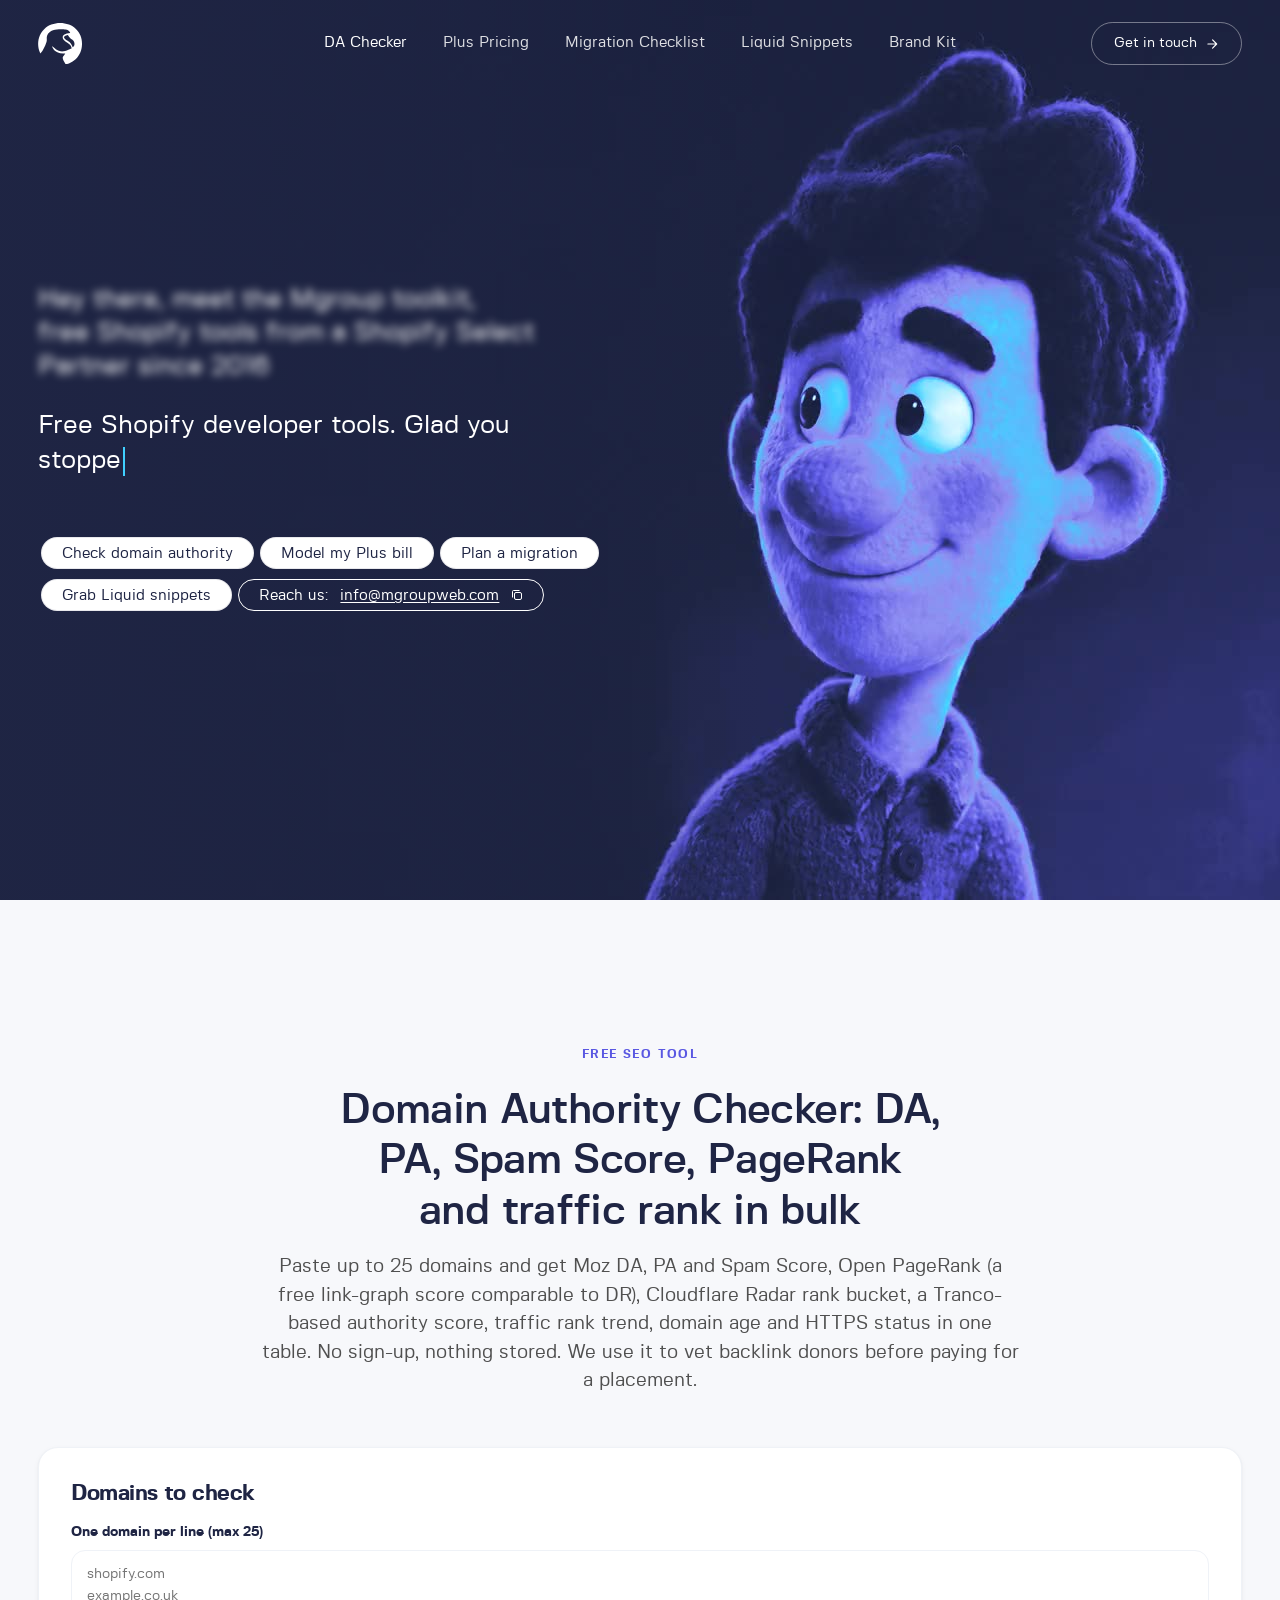
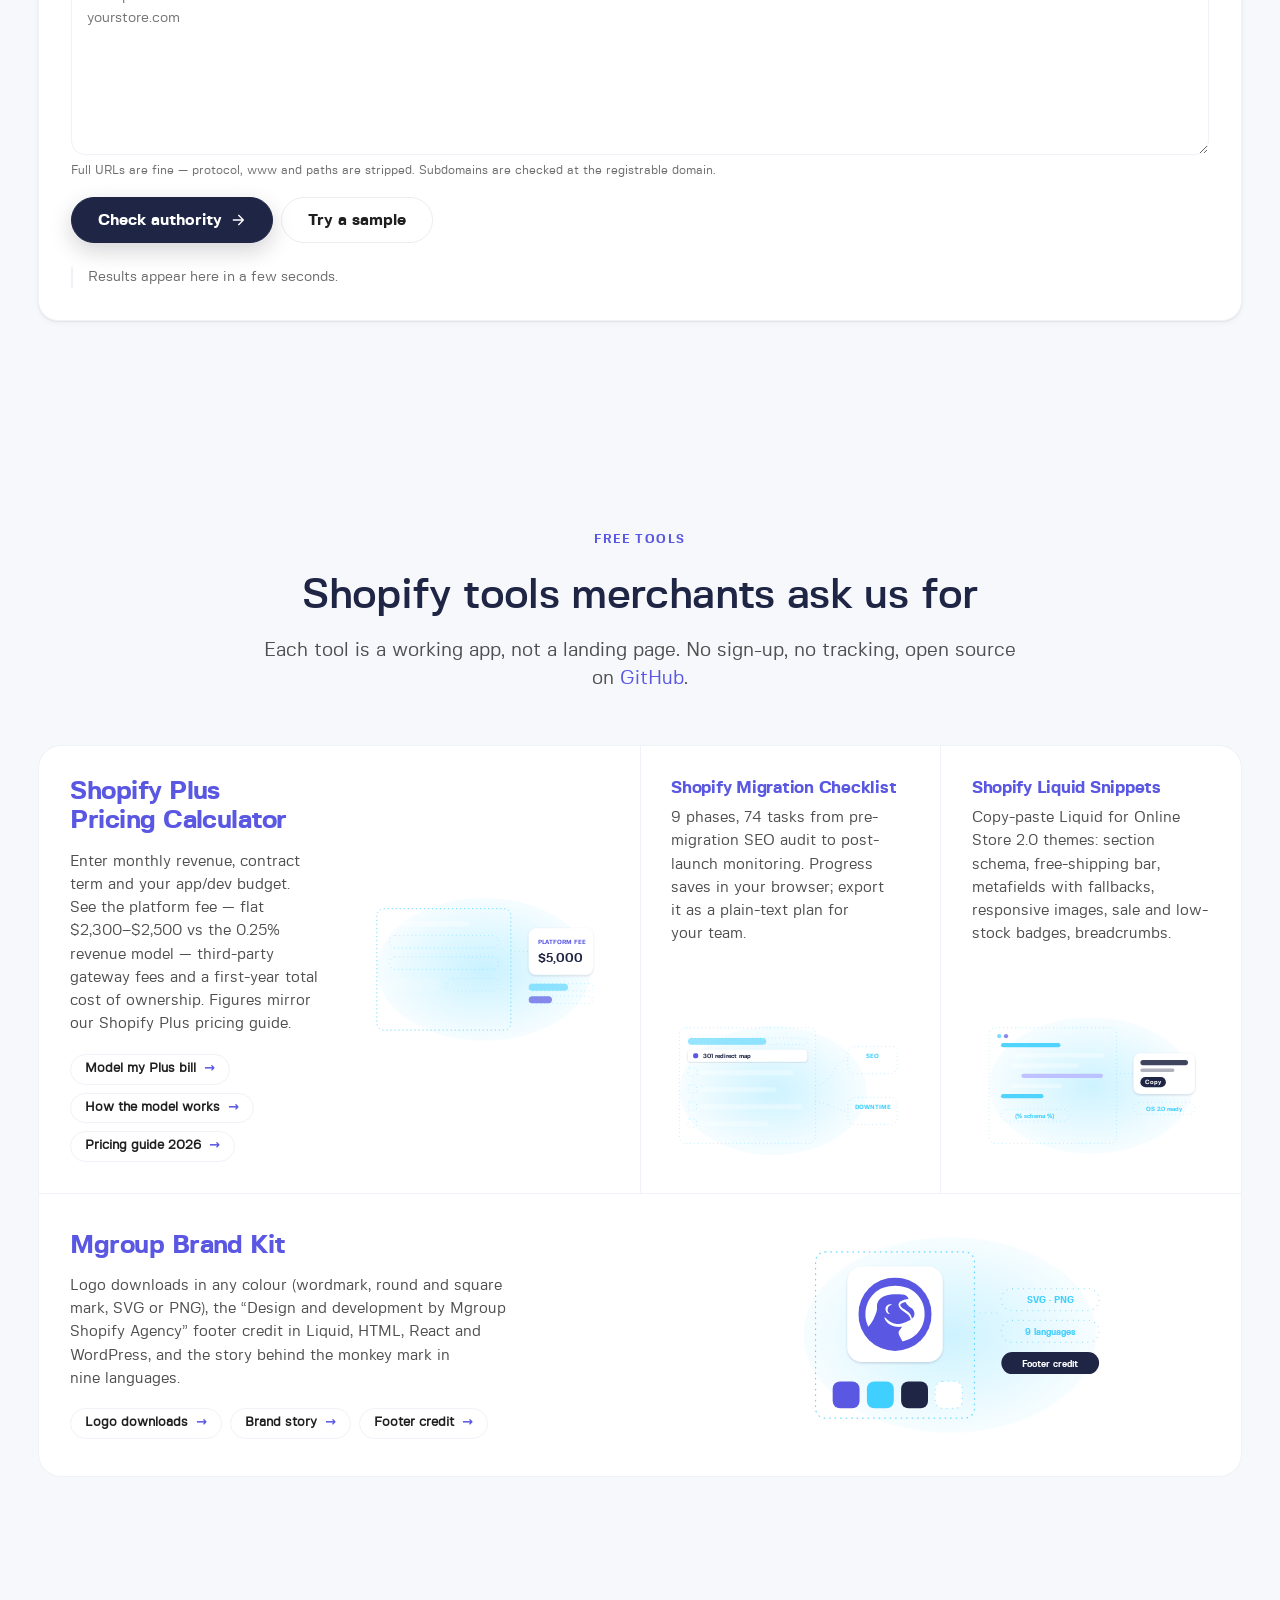
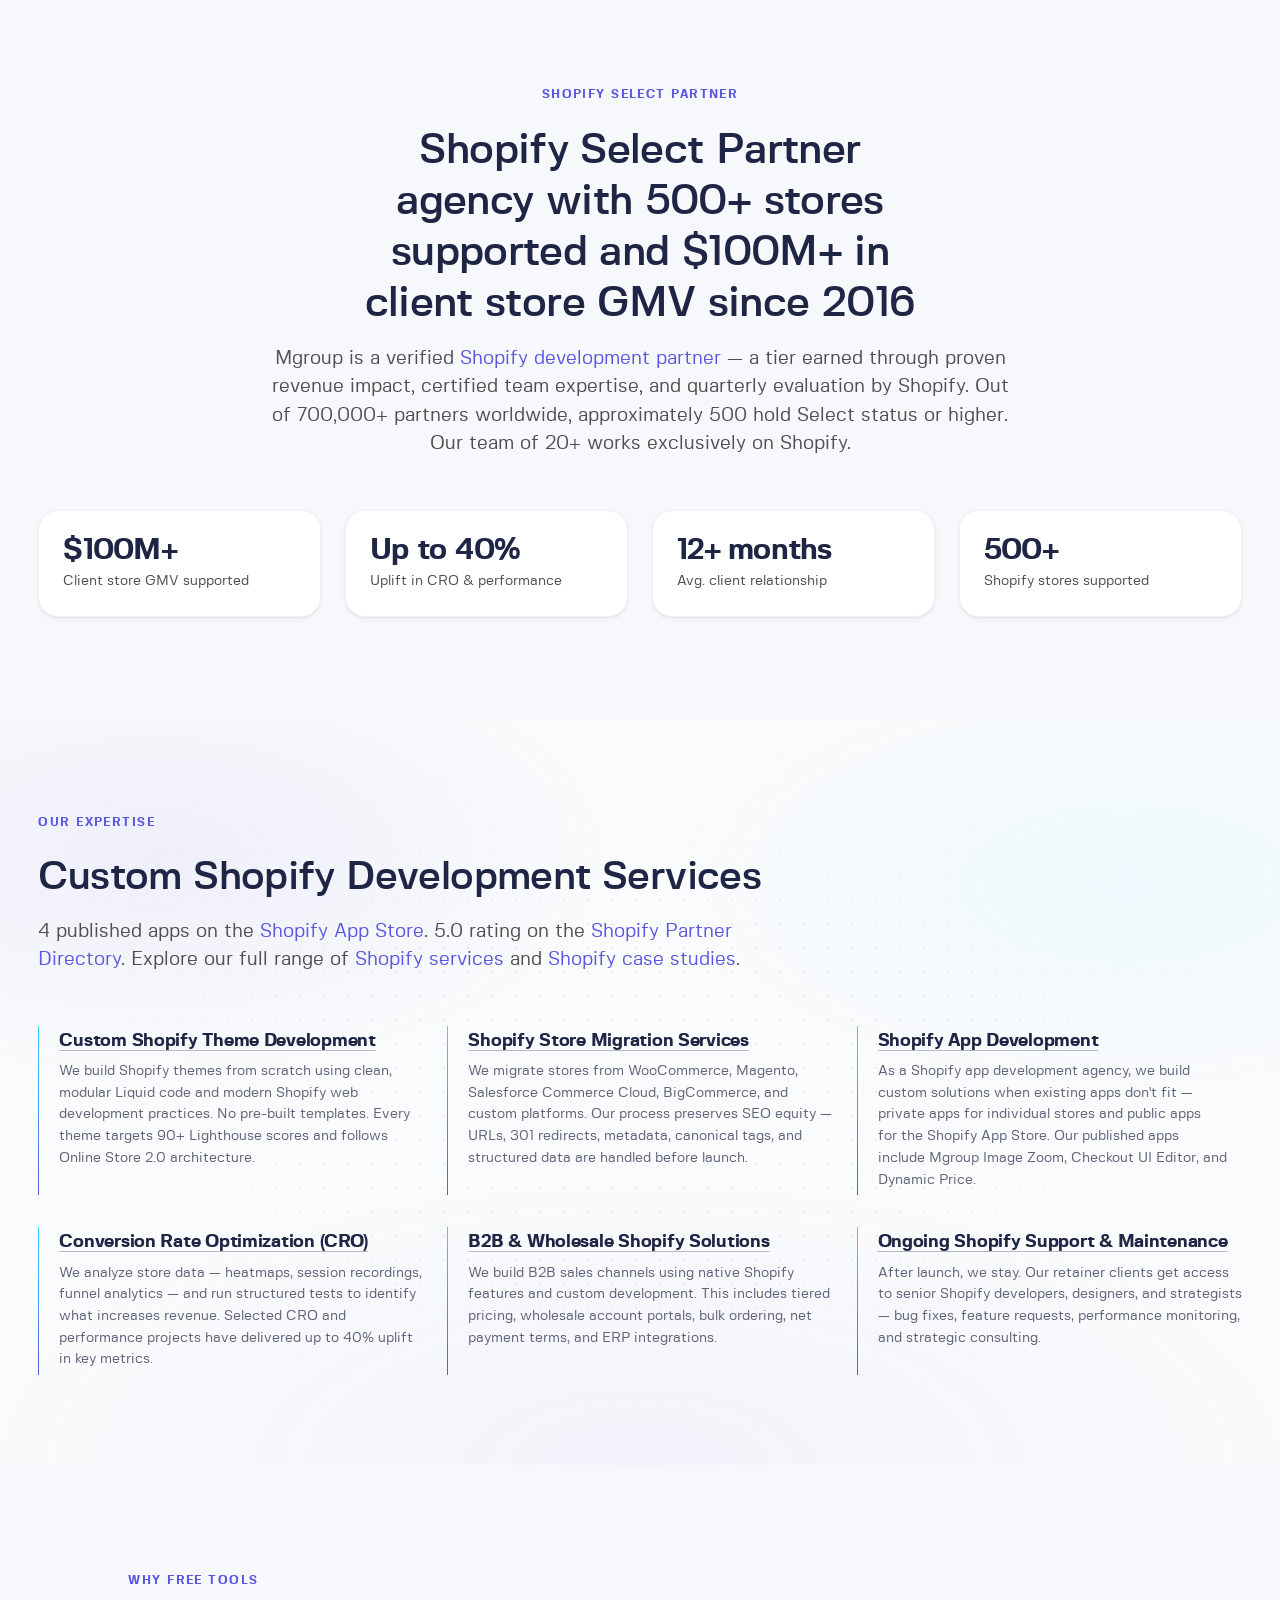
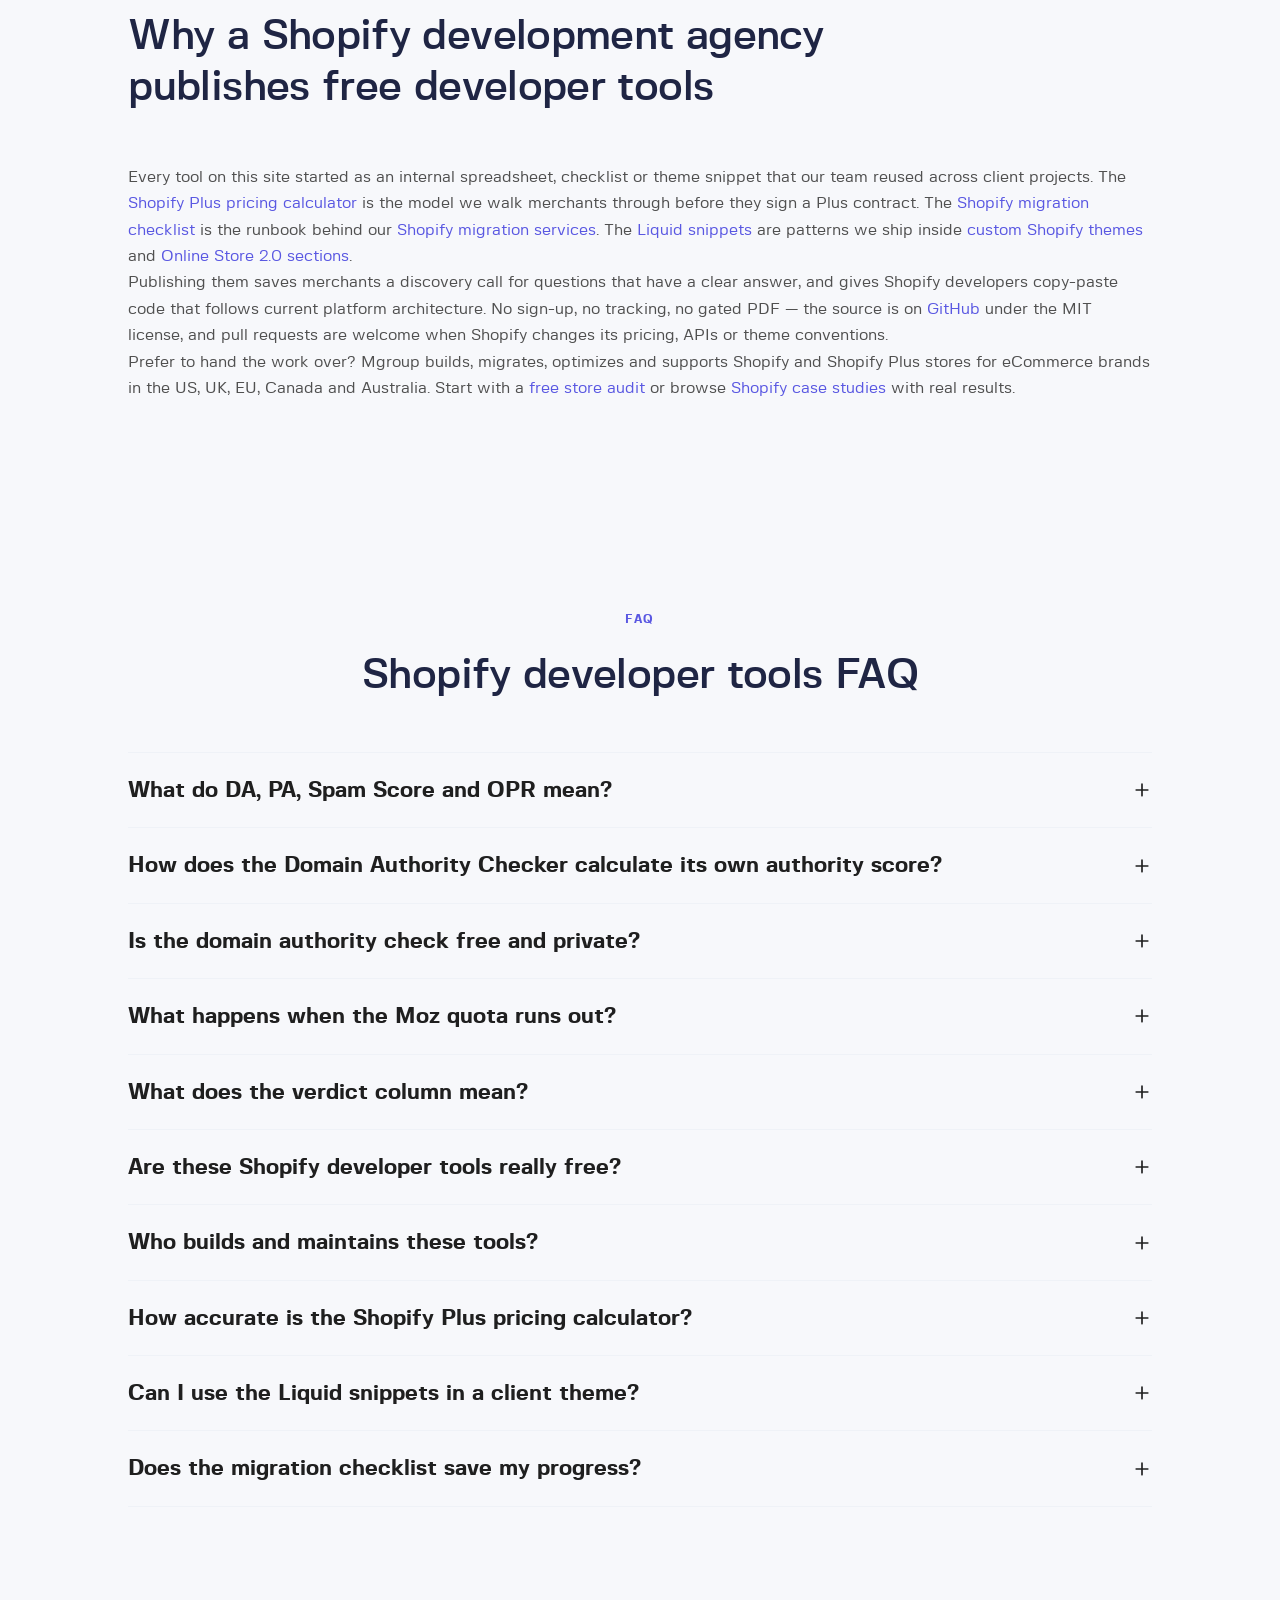
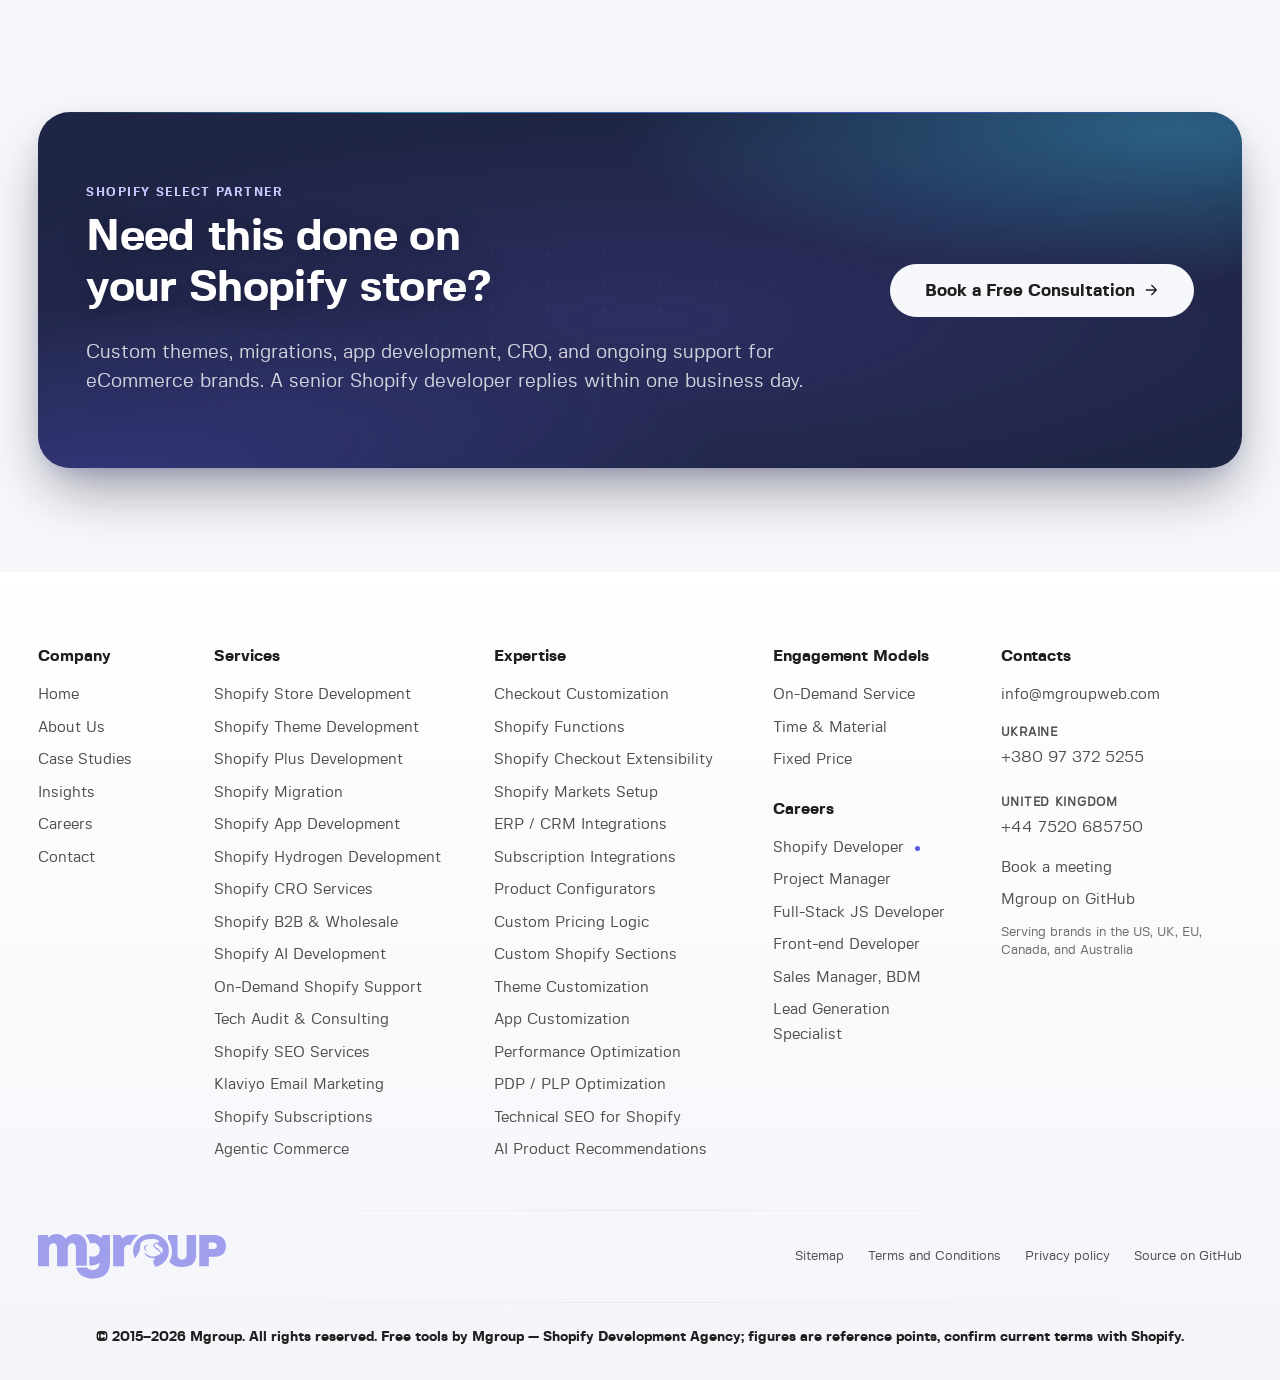
==== index.html @ d324c010 "Use the header's Fivo Sans everywhere Section titles, hero titles and SVG labels were set in Inter, " ====
<!DOCTYPE html>
<html lang="en">
<head>
<meta charset="utf-8">
<meta name="viewport" content="width=device-width, initial-scale=1">
<title>Free Shopify Developer Tools by Mgroup | Domain Authority Checker, Plus Pricing, Migration</title>
<meta name="description" content="Free tools from Mgroup, a Shopify Select Partner since 2016: bulk domain authority checker (no sign-up), Shopify Plus pricing calculator, migration checklist and copy-paste Liquid snippets.">
<link rel="canonical" href="https://mgroupweb.github.io/">
<meta name="robots" content="index, follow, max-image-preview:large">
<meta name="theme-color" content="#1F2544">
<meta property="og:type" content="website">
<meta property="og:site_name" content="Mgroup Shopify Developer Tools">
<meta property="og:title" content="Free Shopify Developer Tools by Mgroup | Domain Authority Checker, Plus Pricing, Migration">
<meta property="og:description" content="Free tools from Mgroup, a Shopify Select Partner since 2016: bulk domain authority checker (no sign-up), Shopify Plus pricing calculator, migration checklist and copy-paste Liquid snippets.">
<meta property="og:url" content="https://mgroupweb.github.io/">
<meta property="og:image" content="https://mgroupweb.github.io/assets/img/og.png">
<meta property="og:image:width" content="1200">
<meta property="og:image:height" content="630">
<meta name="twitter:card" content="summary_large_image">
<meta name="twitter:site" content="@MgroupWeb">
<meta name="twitter:title" content="Free Shopify Developer Tools by Mgroup | Domain Authority Checker, Plus Pricing, Migration">
<meta name="twitter:description" content="Free tools from Mgroup, a Shopify Select Partner since 2016: bulk domain authority checker (no sign-up), Shopify Plus pricing calculator, migration checklist and copy-paste Liquid snippets.">
<meta name="twitter:image" content="https://mgroupweb.github.io/assets/img/og.png">
<link rel="icon" href="assets/img/mark.svg" type="image/svg+xml">
<link rel="preload" href="assets/fonts/fivosans/fivosans-bold-webfont.woff2" as="font" type="font/woff2" crossorigin>
<link rel="preload" href="assets/fonts/fivosans/fivosans-regular-webfont.woff2" as="font" type="font/woff2" crossorigin>
<link rel="stylesheet" href="assets/css/main-shared.css?v=20260923f">
<link rel="stylesheet" href="assets/css/main-service.css?v=20260923f">
<link rel="stylesheet" href="assets/css/tools.css?v=20260923f">
<script type="application/ld+json">{"@context": "https://schema.org", "@graph": [{"@type": "WebSite", "@id": "https://mgroupweb.github.io/#website", "url": "https://mgroupweb.github.io/", "name": "Mgroup Shopify Developer Tools", "publisher": {"@id": "https://mgroupweb.com/#organization"}, "inLanguage": "en"}, {"@type": "Organization", "@id": "https://mgroupweb.com/#organization", "name": "Mgroup", "alternateName": ["Monkey Group", "Mgroup Shopify Agency", "MgroupWeb"], "legalName": "Monkey Group LLC", "url": "https://mgroupweb.com/", "slogan": [{"@language": "en", "@value": "The monkey as the evolution of intelligence. We grow your business from primitive to perfected."}, {"@language": "uk", "@value": "Мавпа як еволюція інтелекту. Розвиваємо ваш бізнес від примітивного до досконалого."}], "description": "Shopify Select Partner agency founded in 2015 in Zhytomyr, Ukraine, as Monkey Group. Builds, migrates and grows Shopify and Shopify Plus stores: theme and app development, migrations, B2B, CRO, SEO. 500+ stores supported, $100M+ in client store GMV since 2016.", "foundingDate": "2015", "foundingLocation": {"@type": "Place", "name": "Zhytomyr, Ukraine"}, "knowsAbout": ["Shopify", "Shopify Plus", "Shopify theme development", "Shopify app development", "eCommerce migration", "Shopify B2B", "Conversion rate optimization", "Shopify SEO", "Hydrogen headless commerce"], "logo": {"@type": "ImageObject", "@id": "https://mgroupweb.github.io/#logo-round", "url": "https://mgroupweb.github.io/assets/img/mark.svg", "contentUrl": "https://mgroupweb.github.io/assets/img/mark.svg", "encodingFormat": "image/svg+xml", "width": "540", "height": "540", "name": "Mgroup round mark"}, "brand": {"@id": "https://mgroupweb.com/#brand"}, "sameAs": ["https://www.linkedin.com/company/mgroupweb/", "https://twitter.com/MgroupWeb", "https://www.facebook.com/mgroup.dp", "https://www.instagram.com/mgroupweb/", "https://www.shopify.com/partners/directory/partner/mgroup", "https://github.com/mgroupweb"]}, {"@type": "CollectionPage", "url": "https://mgroupweb.github.io/", "name": "Free Shopify Developer Tools by Mgroup", "isPartOf": {"@id": "https://mgroupweb.github.io/#website"}, "about": {"@id": "https://mgroupweb.com/#organization"}, "hasPart": [{"@type": "WebApplication", "name": "Domain Authority Checker", "url": "https://mgroupweb.github.io/#authority", "applicationCategory": "SEO tool", "operatingSystem": "Any", "offers": {"@type": "Offer", "price": "0", "priceCurrency": "USD"}}, {"@type": "WebApplication", "name": "Shopify Plus Pricing Calculator", "url": "https://mgroupweb.github.io/shopify-plus-pricing-calculator/"}, {"@type": "HowTo", "name": "Shopify Migration Checklist", "url": "https://mgroupweb.github.io/shopify-migration-checklist/"}, {"@type": "TechArticle", "name": "Shopify Liquid Snippets", "url": "https://mgroupweb.github.io/shopify-liquid-snippets/"}]}, {"@type": "FAQPage", "mainEntity": [{"@type": "Question", "name": "What do DA, PA, Spam Score and OPR mean?", "acceptedAnswer": {"@type": "Answer", "text": "DA (Domain Authority) and PA (Page Authority) are Moz's 1–100 predictions of how well a domain or page will rank, built from its link profile; Spam Score is Moz's 0–100% estimate of how similar a site is to sites Google has penalised. OPR is Open PageRank, a 0–10 PageRank calculated on the open Common Crawl link graph — a free, independent counterpart to Ahrefs DR. Different indexes, so the numbers rarely match — use them together, not in isolation."}}, {"@type": "Question", "name": "How does the Domain Authority Checker calculate its own authority score?", "acceptedAnswer": {"@type": "Answer", "text": "The authority score is 100 minus 10 times the base-10 logarithm of the domain's position in the Tranco list, a research-grade ranking of the most visited domains built from several traffic sources. Rank 1 scores 100, rank 1,000 scores 70, rank 1,000,000 scores 40. It is a traffic-based proxy comparable in spirit to Moz DA or Ahrefs DR, but it is not those metrics and does not measure backlinks."}}, {"@type": "Question", "name": "Is the domain authority check free and private?", "acceptedAnswer": {"@type": "Answer", "text": "Yes. Up to 25 domains per run, no sign-up and no API key. Traffic rank and domain age are fetched by your browser directly from the public Tranco API and registry RDAP; DA, PA, Spam and Radar rank pass through Mgroup's proxy, which caches results and does not log who checked what."}}, {"@type": "Question", "name": "What happens when the Moz quota runs out?", "acceptedAnswer": {"@type": "Answer", "text": "The free Moz tier gives a small monthly allowance, so the checker shows how many rows are left, serves DA/PA/Spam from a 30-day cache for domains seen recently, and falls back to Cloudflare Radar's domain-ranking bucket plus the Tranco-based authority score for everything else. A banner tells you when that fallback is active."}}, {"@type": "Question", "name": "What does the verdict column mean?", "acceptedAnswer": {"@type": "Answer", "text": "Strong means a well-ranked, established domain with no warning flags. Moderate and Low describe weaker traffic. Weak, Unranked and Avoid usually point to link farms, expired domains or brand-new sites — always confirm that a site links out with dofollow and has real editorial content before paying for a placement."}}, {"@type": "Question", "name": "Are these Shopify developer tools really free?", "acceptedAnswer": {"@type": "Answer", "text": "Yes. Every tool on mgroupweb.github.io is free, needs no account and sets no tracking cookies. The code is open source under the MIT license on GitHub."}}, {"@type": "Question", "name": "Who builds and maintains these tools?", "acceptedAnswer": {"@type": "Answer", "text": "Mgroup, a Shopify development agency and certified Shopify Select Partner since 2016 with a team of 20+ working exclusively on Shopify. The tools reflect the same figures, checklists and code patterns we use on client projects."}}, {"@type": "Question", "name": "How accurate is the Shopify Plus pricing calculator?", "acceptedAnswer": {"@type": "Answer", "text": "It models the published structure of Shopify Plus pricing — a flat base fee of about $2,300–$2,500 per month, a 0.25% revenue-based fee above roughly $800k in monthly sales, a reported $40,000 monthly cap and the extra fee for third-party gateways. Shopify revises terms periodically, so confirm current numbers with Shopify before you sign."}}, {"@type": "Question", "name": "Can I use the Liquid snippets in a client theme?", "acceptedAnswer": {"@type": "Answer", "text": "Yes. The snippets are MIT licensed and written for Online Store 2.0 themes. Test them in a duplicate theme first and adapt class names to your theme's CSS."}}, {"@type": "Question", "name": "Does the migration checklist save my progress?", "acceptedAnswer": {"@type": "Answer", "text": "Progress is stored in your browser's localStorage only — nothing is sent to a server. Use \"Copy as plan\" to export the checklist as plain text for your team or project tracker."}}]}]}</script>
</head>
<body class="is-page-inner service-page tools-page">
<nav class="hero-nav hero-nav--on-dark" aria-label="Primary">
  <a class="hero-nav__logo" href="./" aria-label="Mgroup Shopify Developer Tools — home"><span class="hero-nav__logo-mark" aria-hidden="true"><svg viewBox="0 0 68 64" fill="none" xmlns="http://www.w3.org/2000/svg" aria-hidden="true"><path d="M2.81379 19.4222C4.44167 15.5546 6.84496 12.0652 9.87395 9.17135C12.9882 6.2424 16.6393 3.94925 20.6242 2.4194C29.3958 -0.804248 39.0202 -0.804248 47.7918 2.4194C51.7901 3.94488 55.4544 6.23825 58.5797 9.17135C61.5854 12.077 63.9743 15.5641 65.6023 19.4222C67.2696 23.5452 68.0831 27.9662 67.9933 32.4155C68.0702 36.8612 67.2438 41.2759 65.5646 45.3898C63.9546 49.254 61.578 52.7483 58.5797 55.6596C55.4594 58.5993 51.7938 60.8936 47.7918 62.4116C46.132 63.0696 44.4186 63.5822 42.6708 63.9435V63.7922C40.1292 58.7424 37.2109 55.2813 38.5665 52.312C39.4137 50.4207 42.9156 46.9785 41.9742 47.092C25.5005 48.7942 21.415 36.7655 22.0928 36.1224C22.7705 35.4794 26.6866 42.099 34.7258 43.6877C41.4094 45.0683 52.0279 38.9405 52.0279 38.9405C51.4442 33.0585 45.2501 30.7133 42.0119 28.0655C34.8011 22.1457 37.8887 16.5664 49.5427 15.3748C50.3711 15.2803 47.66 10.325 43.085 10.0792C36.4014 9.682 18.8733 8.05548 14.3172 18.9872C12.4344 23.5074 14.8067 25.3798 12.6039 31.0727C10.8906 35.4794 8.3678 42.4205 3.64219 47.1298C3.34096 46.5624 3.05853 45.9761 2.79494 45.352C1.06866 41.2608 0.19101 36.859 0.215637 32.4155C0.191383 27.9518 1.07554 23.5302 2.81379 19.4222ZM46.1162 18.59C32.1841 21.8053 47.0575 27.4414 49.6368 30.4864C51.5504 32.4605 52.8969 34.9176 53.5341 37.5977C54.3351 37.0506 55.0067 36.3334 55.5013 35.4967C55.9958 34.66 56.3012 33.7243 56.3958 32.7559C56.6217 26.6092 51.689 25.0772 50.2205 23.829C48.545 22.3494 47.1539 20.5737 46.1162 18.59Z" fill="currentColor"/></svg></span></a>
  <div class="hero-nav__menu" id="nav-menu">
    <div class="hero-nav__menu-bar" aria-hidden="true"><a class="hero-nav__menu-logo" href="./" aria-label="Mgroup home"><svg viewBox="0 0 68 64" fill="none" xmlns="http://www.w3.org/2000/svg" aria-hidden="true"><path d="M2.81379 19.4222C4.44167 15.5546 6.84496 12.0652 9.87395 9.17135C12.9882 6.2424 16.6393 3.94925 20.6242 2.4194C29.3958 -0.804248 39.0202 -0.804248 47.7918 2.4194C51.7901 3.94488 55.4544 6.23825 58.5797 9.17135C61.5854 12.077 63.9743 15.5641 65.6023 19.4222C67.2696 23.5452 68.0831 27.9662 67.9933 32.4155C68.0702 36.8612 67.2438 41.2759 65.5646 45.3898C63.9546 49.254 61.578 52.7483 58.5797 55.6596C55.4594 58.5993 51.7938 60.8936 47.7918 62.4116C46.132 63.0696 44.4186 63.5822 42.6708 63.9435V63.7922C40.1292 58.7424 37.2109 55.2813 38.5665 52.312C39.4137 50.4207 42.9156 46.9785 41.9742 47.092C25.5005 48.7942 21.415 36.7655 22.0928 36.1224C22.7705 35.4794 26.6866 42.099 34.7258 43.6877C41.4094 45.0683 52.0279 38.9405 52.0279 38.9405C51.4442 33.0585 45.2501 30.7133 42.0119 28.0655C34.8011 22.1457 37.8887 16.5664 49.5427 15.3748C50.3711 15.2803 47.66 10.325 43.085 10.0792C36.4014 9.682 18.8733 8.05548 14.3172 18.9872C12.4344 23.5074 14.8067 25.3798 12.6039 31.0727C10.8906 35.4794 8.3678 42.4205 3.64219 47.1298C3.34096 46.5624 3.05853 45.9761 2.79494 45.352C1.06866 41.2608 0.19101 36.859 0.215637 32.4155C0.191383 27.9518 1.07554 23.5302 2.81379 19.4222ZM46.1162 18.59C32.1841 21.8053 47.0575 27.4414 49.6368 30.4864C51.5504 32.4605 52.8969 34.9176 53.5341 37.5977C54.3351 37.0506 55.0067 36.3334 55.5013 35.4967C55.9958 34.66 56.3012 33.7243 56.3958 32.7559C56.6217 26.6092 51.689 25.0772 50.2205 23.829C48.545 22.3494 47.1539 20.5737 46.1162 18.59Z" fill="currentColor"/></svg></a></div>
    <ul class="hero-nav__links">
      <li><a href="./#authority" aria-current="page">DA Checker</a></li>
      <li><a href="./shopify-plus-pricing-calculator/">Plus Pricing</a></li>
      <li><a href="./shopify-migration-checklist/">Migration Checklist</a></li>
      <li><a href="./shopify-liquid-snippets/">Liquid Snippets</a></li>
      <li><a href="./footer-credit/">Brand Kit</a></li>
    </ul>
    <a class="hero-nav__cta" href="https://mgroupweb.com/grow-ecommerce-business/">Get in touch<svg width="14" height="14" viewBox="0 0 24 24" fill="none" aria-hidden="true"><path d="M5 12h14M13 5l7 7-7 7" stroke="currentColor" stroke-width="2" stroke-linecap="round" stroke-linejoin="round"/></svg></a>
  </div>
  <button class="hero-nav__burger" id="nav-burger" type="button" aria-expanded="false" aria-controls="nav-menu" aria-label="Open menu"><svg class="menuicon" xmlns="http://www.w3.org/2000/svg" width="40" height="40" viewBox="0 0 50 50" aria-hidden="true"><title>Toggle Menu</title><g><line class="menuicon__bar" x1="13" y1="16.5" x2="37" y2="16.5"></line><line class="menuicon__bar" x1="13" y1="24.5" x2="37" y2="24.5"></line><line class="menuicon__bar" x1="13" y1="32.5" x2="37" y2="32.5"></line><circle class="menuicon__circle" r="23" cx="25" cy="25"></circle></g></svg></button>
</nav>
<section class="fx-hero" aria-labelledby="page-title">
  <video class="fx-hero__video" muted playsinline preload="none" poster="assets/media/hero-aria-poster.jpg" data-src="assets/media/hero-aria.mp4?v=20260923f" aria-hidden="true" tabindex="-1"></video>
  <div class="fx-hero__veil" aria-hidden="true"></div>
  <div class="fx-hero__content">
    <p class="fx-hero__intro" aria-hidden="true">Hey there, meet the Mgroup toolkit,<br>free Shopify tools from a Shopify Select Partner since 2016</p>
    <h1 class="fx-type" id="page-title">Free Shopify developer tools. Glad you stopped in: pick one, run your numbers, then tell us what we are building.</h1>
    <div class="fx-pills"><a class="fx-pill fx-pill--solid" href="#authority">Check domain authority</a><a class="fx-pill fx-pill--solid" href="shopify-plus-pricing-calculator/">Model my Plus bill</a><a class="fx-pill fx-pill--solid" href="shopify-migration-checklist/">Plan a migration</a><a class="fx-pill fx-pill--solid" href="shopify-liquid-snippets/">Grab Liquid snippets</a><button class="fx-pill fx-pill--outline" type="button" data-copy="info@mgroupweb.com">Reach us: <u>info@mgroupweb.com</u><svg viewBox="0 0 12 12" fill="none" aria-hidden="true"><rect x="3.5" y="3.5" width="7" height="7" rx="1.5" stroke="currentColor"/><path d="M8.5 1.5h-6a1 1 0 0 0-1 1v6" stroke="currentColor"/></svg></button></div>
    <p class="fx-sr" aria-live="polite" role="status"><span class="fx-copy-status"></span></p>
  </div>
</section>

<main id="main">

  <section class="section" id="authority" aria-labelledby="authority-title">
    <div class="container">
      <header class="section__head section__head--center">
        <span class="eyebrow">Free SEO tool</span>
        <h2 class="section__title" id="authority-title">Domain Authority Checker: DA, PA, Spam Score, PageRank and traffic rank in bulk</h2>
        <p class="section__lead">Paste up to 25 domains and get Moz DA, PA and Spam Score, Open PageRank (a free link-graph score comparable to DR), Cloudflare Radar rank bucket, a Tranco-based authority score, traffic rank trend, domain age and HTTPS status in one table. No sign-up, nothing stored. We use it to vet backlink donors before paying for a placement.</p>
      </header>
      <div class="tool tool--wide">
        <form class="panel" id="auth-form" novalidate>
          <h2>Domains to check</h2>
          <div class="field">
            <label for="auth-input">One domain per line (max 25)</label>
            <textarea class="input" id="auth-input" rows="8" placeholder="shopify.com&#10;example.co.uk&#10;yourstore.com" spellcheck="false" autocomplete="off"></textarea>
            <p class="hint">Full URLs are fine — protocol, www and paths are stripped. Subdomains are checked at the registrable domain.</p>
          </div>
          <div class="toolbar"><button class="btn btn--dark" type="submit" id="auth-run">Check authority<svg viewBox="0 0 24 24" fill="none" aria-hidden="true"><path d="M5 12h14M13 5l7 7-7 7" stroke="currentColor" stroke-width="2" stroke-linecap="round" stroke-linejoin="round"/></svg></button><button class="btn btn--ghost" type="button" id="auth-sample">Try a sample</button></div>
          <p class="note" id="auth-status" aria-live="polite">Results appear here in a few seconds.</p>
        </form>
        <div class="panel" id="auth-results" hidden>
          <div class="alert" id="auth-alert" role="status" aria-live="polite" hidden></div>
          <div class="result-hero" id="auth-summary"></div>
          <div class="tools-table-wrap"><table class="tools-table auth-table"><thead><tr><th scope="col">Domain</th><th scope="col" title="Moz Domain Authority">DA</th><th scope="col" title="Moz Page Authority">PA</th><th scope="col" title="Moz Spam Score">Spam</th><th scope="col" title="Open PageRank 0–10, link-graph score built on Common Crawl">OPR</th><th scope="col" title="Cloudflare Radar domain ranking bucket">Radar</th><th scope="col" title="Tranco-based authority">Authority</th><th scope="col">Tranco rank</th><th scope="col">30-day</th><th scope="col">Age</th><th scope="col">HTTPS</th><th scope="col">Verdict</th></tr></thead><tbody id="auth-tbody"></tbody></table></div>
          <div class="toolbar"><button class="btn btn--ghost btn--sm" type="button" id="auth-copy">Copy CSV</button><button class="btn btn--ghost btn--sm" type="button" id="auth-download">Download CSV</button></div>
          <p class="note">DA, PA and Spam Score come from the Moz API (free tier, cached 30 days); OPR is Open PageRank, a 0–10 PageRank computed on the Common Crawl link graph — the closest free analogue of Ahrefs DR; Radar is Cloudflare's domain-ranking bucket (top 200 … top 1M) and keeps working when the Moz quota is spent. Authority = 100 − 10·log₁₀(Tranco rank): rank 1 → 100, rank 1,000 → 70, rank 1,000,000 → 40 — a traffic-based score that works even when the proxy is offline, but it does not see backlinks. Before buying a link, also check that the site's articles link out with dofollow. Read our <a href="https://mgroupweb.com/blogs/shopify-partner-directory/">guide to vetting a Shopify agency</a> or ask Mgroup's <a href="https://mgroupweb.com/services/shopify-seo-ecommerce-marketing/">Shopify SEO team</a>.</p>
        </div>
      </div>
    </div>
  </section>

  <section class="section" id="tools" aria-labelledby="tools-title">
    <div class="container">
      <header class="section__head section__head--center">
        <span class="eyebrow">Free tools</span>
        <h2 class="section__title section__title--wide" id="tools-title">Shopify tools merchants ask us for</h2>
        <p class="section__lead">Each tool is a working app, not a landing page. No sign-up, no tracking, open source on <a href="https://github.com/mgroupweb/mgroupweb.github.io">GitHub</a>.</p>
      </header>
      <div class="bento">
        <article class="bento__cell bento__cell--hero">
          <div class="bento__body">
            <h3 class="bento__title bento__title--lg"><a href="shopify-plus-pricing-calculator/">Shopify Plus Pricing Calculator</a></h3>
            <p class="bento__desc">Enter monthly revenue, contract term and your app/dev budget. See the platform fee — flat $2,300–$2,500 vs the 0.25% revenue model — third-party gateway fees and a first-year total cost of ownership. Figures mirror our Shopify Plus pricing guide.</p>
            <ul class="bento__chips">
              <li><a href="shopify-plus-pricing-calculator/">Model my Plus bill <span aria-hidden="true">→</span></a></li>
              <li><a href="shopify-plus-pricing-calculator/#how">How the model works <span aria-hidden="true">→</span></a></li>
              <li><a href="https://mgroupweb.com/blogs/shopify-plus-pricing-cost/">Pricing guide 2026 <span aria-hidden="true">→</span></a></li>
            </ul>
          </div>
          <div class="bento__visual" aria-hidden="true"><svg viewBox="0 0 280 180" xmlns="http://www.w3.org/2000/svg" font-family="Fivo, 'Fivo Sans Bold', system-ui, sans-serif">
      <defs><radialGradient id="bv-calc-halo" cx=".5" cy=".5" r=".6"><stop offset="0" stop-color="#40D0FF" stop-opacity="0.28"/><stop offset="1" stop-color="#40D0FF" stop-opacity="0"/></radialGradient><filter id="bv-calc-sh"><feDropShadow dx="0" dy="1" stdDeviation="1" flood-color="#1F2544" flood-opacity="0.18"/></filter></defs>
      <ellipse cx="140" cy="90" rx="120" ry="80" fill="url(#bv-calc-halo)"/>
      <rect x="20" y="22" width="150" height="136" rx="8" fill="none" stroke="#40D0FF" stroke-opacity="0.8" stroke-dasharray="0.5 4" stroke-linecap="round"/>
      <rect x="34" y="36" width="90" height="6" rx="3" fill="#FFFFFF" fill-opacity="0.35"/>
      <rect x="34" y="52" width="122" height="14" rx="7" fill="none" stroke="#40D0FF" stroke-opacity="0.8" stroke-dasharray="0.5 4"/>
      <rect x="34" y="76" width="122" height="14" rx="7" fill="none" stroke="#40D0FF" stroke-opacity="0.8" stroke-dasharray="0.5 4"/>
      <rect x="34" y="100" width="58" height="14" rx="7" fill="#FFFFFF" fill-opacity="0.12"/><rect x="98" y="100" width="58" height="14" rx="7" fill="none" stroke="#40D0FF" stroke-opacity="0.6" stroke-dasharray="0.5 4"/>
      <line x1="170" y1="70" x2="190" y2="70" stroke="#40D0FF" stroke-opacity="0.7" stroke-dasharray="0.5 4"/>
      <g filter="url(#bv-calc-sh)"><rect x="190" y="44" width="72" height="52" rx="8" fill="#FFFFFF"/></g>
      <text x="200" y="62" font-size="7" font-weight="700" fill="#5A58E2">PLATFORM FEE</text>
      <text x="200" y="82" font-size="13" font-weight="700" fill="#1F2544">$5,000</text>
      <rect x="190" y="106" width="72" height="8" rx="4" fill="none" stroke="#40D0FF" stroke-opacity="0.7" stroke-dasharray="0.5 4"/>
      <rect x="190" y="106" width="44" height="8" rx="4" fill="#40D0FF" fill-opacity="0.55"/>
      <rect x="190" y="120" width="72" height="8" rx="4" fill="none" stroke="#40D0FF" stroke-opacity="0.7" stroke-dasharray="0.5 4"/>
      <rect x="190" y="120" width="26" height="8" rx="4" fill="#5A58E2" fill-opacity="0.7"/>
    </svg></div>
        </article>
        <article class="bento__cell">
          <h3 class="bento__title"><a href="shopify-migration-checklist/">Shopify Migration Checklist</a></h3>
          <p class="bento__desc">9 phases, 74 tasks from pre-migration SEO audit to post-launch monitoring. Progress saves in your browser; export it as a plain-text plan for your team.</p>
          <div class="bento__visual" aria-hidden="true"><svg viewBox="0 0 280 180" xmlns="http://www.w3.org/2000/svg" font-family="Fivo, 'Fivo Sans Bold', system-ui, sans-serif">
      <defs><radialGradient id="bv-chk-halo" cx=".5" cy=".5" r=".6"><stop offset="0" stop-color="#40D0FF" stop-opacity="0.26"/><stop offset="1" stop-color="#40D0FF" stop-opacity="0"/></radialGradient><filter id="bv-chk-sh"><feDropShadow dx="0" dy="1" stdDeviation="1" flood-color="#1F2544" flood-opacity="0.18"/></filter></defs>
      <ellipse cx="120" cy="96" rx="110" ry="76" fill="url(#bv-chk-halo)"/>
      <rect x="10" y="22" width="160" height="136" rx="8" fill="none" stroke="#40D0FF" stroke-opacity="0.8" stroke-dasharray="0.5 4"/>
      <rect x="20" y="34" width="140" height="8" rx="4" fill="none" stroke="#40D0FF" stroke-opacity="0.7" stroke-dasharray="0.5 4"/><rect x="20" y="34" width="92" height="8" rx="4" fill="#40D0FF" fill-opacity="0.55"/>
      <g filter="url(#bv-chk-sh)"><rect x="20" y="48" width="140" height="14" rx="4" fill="#FFFFFF"/></g>
      <rect x="26" y="52" width="6" height="6" rx="2" fill="#5A58E2"/><text x="38" y="58" font-size="7" font-weight="700" fill="#1F2544">301 redirect map</text>
      <rect x="34" y="72" width="110" height="6" rx="3" fill="#FFFFFF" fill-opacity="0.3"/><rect x="20" y="69" width="10" height="10" rx="3" fill="none" stroke="#40D0FF" stroke-opacity="0.8" stroke-dasharray="0.5 4"/><rect x="34" y="92" width="90" height="6" rx="3" fill="#FFFFFF" fill-opacity="0.3"/><rect x="20" y="89" width="10" height="10" rx="3" fill="none" stroke="#40D0FF" stroke-opacity="0.8" stroke-dasharray="0.5 4"/><rect x="34" y="112" width="120" height="6" rx="3" fill="#FFFFFF" fill-opacity="0.3"/><rect x="20" y="109" width="10" height="10" rx="3" fill="none" stroke="#40D0FF" stroke-opacity="0.8" stroke-dasharray="0.5 4"/><rect x="34" y="132" width="80" height="6" rx="3" fill="#FFFFFF" fill-opacity="0.3"/><rect x="20" y="129" width="10" height="10" rx="3" fill="none" stroke="#40D0FF" stroke-opacity="0.8" stroke-dasharray="0.5 4"/>
      <path d="M170 90 C 190 90, 190 60, 208 60" fill="none" stroke="#40D0FF" stroke-opacity="0.7" stroke-dasharray="0.5 4"/>
      <rect x="208" y="44" width="58" height="32" rx="8" fill="none" stroke="#40D0FF" stroke-opacity="0.8" stroke-dasharray="0.5 4"/>
      <text x="237" y="58" font-size="7" font-weight="700" fill="#40D0FF" text-anchor="middle">SEO</text><text x="237" y="69" font-size="9" font-weight="700" fill="#FFFFFF" text-anchor="middle">100%</text>
      <path d="M170 110 C 190 110, 190 120, 208 120" fill="none" stroke="#40D0FF" stroke-opacity="0.7" stroke-dasharray="0.5 4"/>
      <rect x="208" y="104" width="58" height="32" rx="8" fill="none" stroke="#40D0FF" stroke-opacity="0.8" stroke-dasharray="0.5 4"/>
      <text x="237" y="118" font-size="7" font-weight="700" fill="#40D0FF" text-anchor="middle">DOWNTIME</text><text x="237" y="129" font-size="9" font-weight="700" fill="#FFFFFF" text-anchor="middle">0 min</text>
    </svg></div>
        </article>
        <article class="bento__cell">
          <h3 class="bento__title"><a href="shopify-liquid-snippets/">Shopify Liquid Snippets</a></h3>
          <p class="bento__desc">Copy-paste Liquid for Online Store 2.0 themes: section schema, free-shipping bar, metafields with fallbacks, responsive images, sale and low-stock badges, breadcrumbs.</p>
          <div class="bento__visual" aria-hidden="true"><svg viewBox="0 0 280 180" xmlns="http://www.w3.org/2000/svg" font-family="Fivo, 'Fivo Sans Bold', system-ui, sans-serif">
      <defs><radialGradient id="bv-liq-halo" cx=".5" cy=".5" r=".6"><stop offset="0" stop-color="#40D0FF" stop-opacity="0.26"/><stop offset="1" stop-color="#40D0FF" stop-opacity="0"/></radialGradient><filter id="bv-liq-sh"><feDropShadow dx="0" dy="1" stdDeviation="1" flood-color="#1F2544" flood-opacity="0.18"/></filter></defs>
      <ellipse cx="140" cy="90" rx="120" ry="80" fill="url(#bv-liq-halo)"/>
      <rect x="20" y="22" width="150" height="136" rx="8" fill="none" stroke="#40D0FF" stroke-opacity="0.8" stroke-dasharray="0.5 4"/>
      <circle cx="32" cy="32" r="2.5" fill="#40D0FF" fill-opacity="0.7"/><circle cx="40" cy="32" r="2.5" fill="#5A58E2" fill-opacity="0.7"/>
      <rect x="34" y="40" width="70" height="5" rx="2.5" fill="#40D0FF" fill-opacity="0.9"/><rect x="46" y="52" width="110" height="5" rx="2.5" fill="#FFFFFF" fill-opacity="0.35"/><rect x="46" y="64" width="80" height="5" rx="2.5" fill="#FFFFFF" fill-opacity="0.35"/><rect x="58" y="76" width="96" height="5" rx="2.5" fill="#B7B5FF" fill-opacity="0.8"/><rect x="46" y="88" width="60" height="5" rx="2.5" fill="#FFFFFF" fill-opacity="0.35"/><rect x="34" y="100" width="50" height="5" rx="2.5" fill="#40D0FF" fill-opacity="0.9"/>
      <rect x="34" y="118" width="80" height="14" rx="7" fill="none" stroke="#40D0FF" stroke-opacity="0.7" stroke-dasharray="0.5 4"/><text x="74" y="128" font-size="7" font-weight="700" fill="#40D0FF" text-anchor="middle">{% schema %}</text>
      <line x1="170" y1="76" x2="190" y2="76" stroke="#40D0FF" stroke-opacity="0.7" stroke-dasharray="0.5 4"/>
      <g filter="url(#bv-liq-sh)"><rect x="190" y="52" width="72" height="48" rx="8" fill="#FFFFFF"/></g>
      <rect x="198" y="60" width="56" height="6" rx="3" fill="#1F2544" fill-opacity="0.85"/><rect x="198" y="70" width="40" height="4" rx="2" fill="#1F2544" fill-opacity="0.35"/>
      <rect x="198" y="80" width="30" height="12" rx="6" fill="#1F2544"/><text x="213" y="88.5" font-size="6.5" font-weight="700" fill="#FFFFFF" text-anchor="middle">Copy</text>
      <rect x="190" y="110" width="72" height="14" rx="7" fill="none" stroke="#40D0FF" stroke-opacity="0.7" stroke-dasharray="0.5 4"/><text x="226" y="120" font-size="7" font-weight="700" fill="#40D0FF" text-anchor="middle">OS 2.0 ready</text>
    </svg></div>
        </article>
        <article class="bento__cell bento__cell--hero bento__cell--full">
          <div class="bento__body">
            <h3 class="bento__title bento__title--lg"><a href="footer-credit/">Mgroup Brand Kit</a></h3>
            <p class="bento__desc">Logo downloads in any colour (wordmark, round and square mark, SVG or PNG), the “Design and development by Mgroup Shopify Agency” footer credit in Liquid, HTML, React and WordPress, and the story behind the monkey mark in nine languages.</p>
            <ul class="bento__chips"><li><a href="footer-credit/#brand">Logo downloads <span aria-hidden="true">→</span></a></li><li><a href="footer-credit/#story">Brand story <span aria-hidden="true">→</span></a></li><li><a href="footer-credit/#liquid">Footer credit <span aria-hidden="true">→</span></a></li></ul>
          </div>
          <div class="bento__visual" aria-hidden="true"><svg viewBox="0 0 280 180" xmlns="http://www.w3.org/2000/svg" font-family="Fivo, 'Fivo Sans Bold', system-ui, sans-serif">
      <defs><radialGradient id="bv-brand-halo" cx=".5" cy=".5" r=".6"><stop offset="0" stop-color="#40D0FF" stop-opacity="0.26"/><stop offset="1" stop-color="#40D0FF" stop-opacity="0"/></radialGradient><filter id="bv-brand-sh"><feDropShadow dx="0" dy="1" stdDeviation="1" flood-color="#1F2544" flood-opacity="0.18"/></filter></defs>
      <ellipse cx="140" cy="90" rx="120" ry="80" fill="url(#bv-brand-halo)"/>
      <rect x="30" y="22" width="130" height="136" rx="8" fill="none" stroke="#40D0FF" stroke-opacity="0.8" stroke-dasharray="0.5 4" stroke-linecap="round"/>
      <g filter="url(#bv-brand-sh)"><rect x="56" y="34" width="78" height="78" rx="12" fill="#FFFFFF"/></g>
      <svg x="65" y="43" width="60" height="60" viewBox="0 0 540 540">
<g clip-path="url(#bv-brand-clip)">
<circle cx="270" cy="270" r="270" fill="#5A58E2"/>
<path d="M68.7148 184.633C79.1855 159.812 94.6438 137.419 114.127 118.847C134.158 100.05 157.642 85.334 183.274 75.516C239.693 54.828 301.599 54.828 358.018 75.5161C383.736 85.306 407.305 100.024 427.408 118.847C446.741 137.495 462.106 159.873 472.577 184.633C483.302 211.093 488.535 239.465 487.957 268.019C488.452 296.549 483.136 324.881 472.335 351.283C461.979 376.082 446.693 398.506 427.408 417.19C407.338 436.056 383.76 450.779 358.018 460.521C347.342 464.745 336.322 468.034 325.08 470.353L325.08 469.382C308.731 436.974 289.961 414.763 298.68 395.707C304.13 383.569 326.654 361.478 320.599 362.207C214.638 373.131 188.36 295.935 192.719 291.808C197.079 287.682 222.267 330.163 273.976 340.359C316.966 349.219 385.266 309.894 385.266 309.894C381.511 272.146 341.67 257.095 320.841 240.102C274.461 202.111 294.321 166.305 369.281 158.659C374.609 158.052 357.171 126.251 327.744 124.673C284.754 122.125 172.012 111.686 142.706 181.842C130.596 210.851 145.854 222.867 131.686 259.401C120.666 287.682 104.439 332.227 74.0432 362.449C72.1056 358.808 70.289 355.045 68.5936 351.04C57.4899 324.785 51.8448 296.535 52.0032 268.019C51.8472 239.373 57.5342 210.997 68.7148 184.633ZM347.241 179.293C257.628 199.927 353.296 236.097 369.886 255.638C382.194 268.308 390.855 284.076 394.953 301.276C400.106 297.765 404.426 293.162 407.607 287.793C410.788 282.423 412.752 276.418 413.36 270.204C414.813 230.756 383.086 220.925 373.64 212.914C362.863 203.419 353.916 192.023 347.241 179.293Z" fill="white"/>
<path d="M235.579 268.514C228.17 264.61 222.19 258.447 218.504 250.914C215.63 244.057 214.748 236.525 215.961 229.188C216.922 222.069 220.25 215.484 225.407 210.496C231.891 205.009 239.701 201.325 248.052 199.815C243.457 197.546 238.386 196.417 233.265 196.522C228.144 196.628 223.123 197.965 218.625 200.422C213.818 203.148 209.694 206.938 206.567 211.502C203.441 216.066 201.394 221.284 200.582 226.76C199.701 232.138 199.935 237.64 201.268 242.923C202.601 248.206 205.006 253.157 208.332 257.469C211.501 261.551 215.69 264.723 220.474 266.662C225.259 268.602 230.469 269.24 235.579 268.514Z" fill="white"/>
</g>
<defs>
<clipPath id="bv-brand-clip">
<rect width="540" height="540" fill="white"/>
</clipPath>
</defs>
</svg>
      <rect x="44" y="128" width="22" height="22" rx="6" fill="#5A58E2"/><rect x="72" y="128" width="22" height="22" rx="6" fill="#40D0FF"/><rect x="100" y="128" width="22" height="22" rx="6" fill="#1F2544"/><rect x="128" y="128" width="22" height="22" rx="6" fill="#FFFFFF"/>
      <rect x="128" y="128" width="22" height="22" rx="6" fill="none" stroke="#40D0FF" stroke-opacity="0.8" stroke-dasharray="0.5 4"/>
      <line x1="160" y1="72" x2="182" y2="72" stroke="#40D0FF" stroke-opacity="0.7" stroke-dasharray="0.5 4"/>
      <rect x="182" y="52" width="80" height="18" rx="9" fill="none" stroke="#40D0FF" stroke-opacity="0.8" stroke-dasharray="0.5 4"/><text x="222" y="64" font-size="7" font-weight="700" fill="#40D0FF" text-anchor="middle">SVG · PNG</text>
      <rect x="182" y="78" width="80" height="18" rx="9" fill="none" stroke="#40D0FF" stroke-opacity="0.8" stroke-dasharray="0.5 4"/><text x="222" y="90" font-size="7" font-weight="700" fill="#40D0FF" text-anchor="middle">9 languages</text>
      <rect x="182" y="104" width="80" height="18" rx="9" fill="#1F2544"/><text x="222" y="116" font-size="7" font-weight="700" fill="#FFFFFF" text-anchor="middle">Footer credit</text>
    </svg></div>
        </article>
      </div>
    </div>
  </section>

  <section class="section" aria-labelledby="partner-title">
    <div class="container">
      <header class="section__head section__head--center">
        <span class="eyebrow">Shopify Select Partner</span>
        <h2 class="section__title" id="partner-title">Shopify Select Partner agency with 500+ stores supported and $100M+ in client store GMV since 2016</h2>
        <p class="section__lead">Mgroup is a verified <a href="https://mgroupweb.com/">Shopify development partner</a> — a tier earned through proven revenue impact, certified team expertise, and quarterly evaluation by Shopify. Out of 700,000+ partners worldwide, approximately 500 hold Select status or higher. Our team of 20+ works exclusively on Shopify.</p>
      </header>
      <div class="stats">
        <div class="stat"><div class="stat__num">$100M+</div><div class="stat__label">Client store GMV supported</div></div>
        <div class="stat"><div class="stat__num">Up to 40%</div><div class="stat__label">Uplift in CRO &amp; performance</div></div>
        <div class="stat"><div class="stat__num">12+ months</div><div class="stat__label">Avg. client relationship</div></div>
        <div class="stat"><div class="stat__num">500+</div><div class="stat__label">Shopify stores supported</div></div>
      </div>
    </div>
  </section>

  <section class="section section--mg-dark" aria-labelledby="services-title">
    <div class="container">
      <header class="section__head"><span class="eyebrow">Our Expertise</span><h2 class="mg-services-title" id="services-title">Custom Shopify Development Services</h2><p class="section__lead">4 published apps on the <a href="https://apps.shopify.com/mgroup-dynamic-price">Shopify App Store</a>. 5.0 rating on the <a href="https://www.shopify.com/partners/directory/partner/mgroup">Shopify Partner Directory</a>. Explore our full range of <a href="https://mgroupweb.com/services/">Shopify services</a> and <a href="https://mgroupweb.com/case-studies/">Shopify case studies</a>.</p></header>
      <div class="grid"><article class="mg-service col-span-4"><h3 class="mg-service__title"><a href="https://mgroupweb.com/services/expert-shopify-theme-development/">Custom Shopify Theme Development</a></h3><p class="mg-service__desc">We build Shopify themes from scratch using clean, modular Liquid code and modern Shopify web development practices. No pre-built templates. Every theme targets 90+ Lighthouse scores and follows Online Store 2.0 architecture.</p></article><article class="mg-service col-span-4"><h3 class="mg-service__title"><a href="https://mgroupweb.com/services/shopify-migration-experts/">Shopify Store Migration Services</a></h3><p class="mg-service__desc">We migrate stores from WooCommerce, Magento, Salesforce Commerce Cloud, BigCommerce, and custom platforms. Our process preserves SEO equity — URLs, 301 redirects, metadata, canonical tags, and structured data are handled before launch.</p></article><article class="mg-service col-span-4"><h3 class="mg-service__title"><a href="https://mgroupweb.com/services/create-shopify-application/">Shopify App Development</a></h3><p class="mg-service__desc">As a Shopify app development agency, we build custom solutions when existing apps don't fit — private apps for individual stores and public apps for the Shopify App Store. Our published apps include Mgroup Image Zoom, Checkout UI Editor, and Dynamic Price.</p></article><article class="mg-service col-span-4"><h3 class="mg-service__title"><a href="https://mgroupweb.com/services/shopify-customer-retention-optimization/">Conversion Rate Optimization (CRO)</a></h3><p class="mg-service__desc">We analyze store data — heatmaps, session recordings, funnel analytics — and run structured tests to identify what increases revenue. Selected CRO and performance projects have delivered up to 40% uplift in key metrics.</p></article><article class="mg-service col-span-4"><h3 class="mg-service__title"><a href="https://mgroupweb.com/services/shopify-b2b-wholesale/">B2B &amp; Wholesale Shopify Solutions</a></h3><p class="mg-service__desc">We build B2B sales channels using native Shopify features and custom development. This includes tiered pricing, wholesale account portals, bulk ordering, net payment terms, and ERP integrations.</p></article><article class="mg-service col-span-4"><h3 class="mg-service__title"><a href="https://mgroupweb.com/services/shopify-store-support-service/">Ongoing Shopify Support &amp; Maintenance</a></h3><p class="mg-service__desc">After launch, we stay. Our retainer clients get access to senior Shopify developers, designers, and strategists — bug fixes, feature requests, performance monitoring, and strategic consulting.</p></article></div>
    </div>
  </section>

  <section class="section" aria-labelledby="why-title">
    <div class="container container-narrow prose">
      <header class="section__head"><span class="eyebrow">Why free tools</span><h2 class="section__title" id="why-title">Why a Shopify development agency publishes free developer tools</h2></header>
      <p>Every tool on this site started as an internal spreadsheet, checklist or theme snippet that our team reused across client projects. The <a href="shopify-plus-pricing-calculator/">Shopify Plus pricing calculator</a> is the model we walk merchants through before they sign a Plus contract. The <a href="shopify-migration-checklist/">Shopify migration checklist</a> is the runbook behind our <a href="https://mgroupweb.com/services/shopify-migration-experts/">Shopify migration services</a>. The <a href="shopify-liquid-snippets/">Liquid snippets</a> are patterns we ship inside <a href="https://mgroupweb.com/services/expert-shopify-theme-development/">custom Shopify themes</a> and <a href="https://mgroupweb.com/services/custom-shopify-sections/">Online Store 2.0 sections</a>.</p>
      <p>Publishing them saves merchants a discovery call for questions that have a clear answer, and gives Shopify developers copy-paste code that follows current platform architecture. No sign-up, no tracking, no gated PDF — the source is on <a href="https://github.com/mgroupweb/mgroupweb.github.io">GitHub</a> under the MIT license, and pull requests are welcome when Shopify changes its pricing, APIs or theme conventions.</p>
      <p>Prefer to hand the work over? Mgroup builds, migrates, optimizes and supports Shopify and Shopify Plus stores for eCommerce brands in the US, UK, EU, Canada and Australia. Start with a <a href="https://mgroupweb.com/grow-ecommerce-business/">free store audit</a> or browse <a href="https://mgroupweb.com/case-studies/">Shopify case studies</a> with real results.</p>
    </div>
  </section>

  <section class="section" id="faq" aria-labelledby="faq-title">
    <div class="container container-narrow">
      <header class="section__head section__head--center"><span class="eyebrow">FAQ</span><h2 class="section__title" id="faq-title">Shopify developer tools FAQ</h2></header>
      <div class="accordion"><div class="accordion__item"><details class="accordion__details"><summary class="accordion__summary">What do DA, PA, Spam Score and OPR mean?</summary><div class="accordion__content"><p>DA (Domain Authority) and PA (Page Authority) are Moz's 1–100 predictions of how well a domain or page will rank, built from its link profile; Spam Score is Moz's 0–100% estimate of how similar a site is to sites Google has penalised. OPR is Open PageRank, a 0–10 PageRank calculated on the open Common Crawl link graph — a free, independent counterpart to Ahrefs DR. Different indexes, so the numbers rarely match — use them together, not in isolation.</p></div></details></div><div class="accordion__item"><details class="accordion__details"><summary class="accordion__summary">How does the Domain Authority Checker calculate its own authority score?</summary><div class="accordion__content"><p>The authority score is 100 minus 10 times the base-10 logarithm of the domain's position in the Tranco list, a research-grade ranking of the most visited domains built from several traffic sources. Rank 1 scores 100, rank 1,000 scores 70, rank 1,000,000 scores 40. It is a traffic-based proxy comparable in spirit to Moz DA or Ahrefs DR, but it is not those metrics and does not measure backlinks.</p></div></details></div><div class="accordion__item"><details class="accordion__details"><summary class="accordion__summary">Is the domain authority check free and private?</summary><div class="accordion__content"><p>Yes. Up to 25 domains per run, no sign-up and no API key. Traffic rank and domain age are fetched by your browser directly from the public Tranco API and registry RDAP; DA, PA, Spam and Radar rank pass through Mgroup's proxy, which caches results and does not log who checked what.</p></div></details></div><div class="accordion__item"><details class="accordion__details"><summary class="accordion__summary">What happens when the Moz quota runs out?</summary><div class="accordion__content"><p>The free Moz tier gives a small monthly allowance, so the checker shows how many rows are left, serves DA/PA/Spam from a 30-day cache for domains seen recently, and falls back to Cloudflare Radar's domain-ranking bucket plus the Tranco-based authority score for everything else. A banner tells you when that fallback is active.</p></div></details></div><div class="accordion__item"><details class="accordion__details"><summary class="accordion__summary">What does the verdict column mean?</summary><div class="accordion__content"><p>Strong means a well-ranked, established domain with no warning flags. Moderate and Low describe weaker traffic. Weak, Unranked and Avoid usually point to link farms, expired domains or brand-new sites — always confirm that a site links out with dofollow and has real editorial content before paying for a placement.</p></div></details></div><div class="accordion__item"><details class="accordion__details"><summary class="accordion__summary">Are these Shopify developer tools really free?</summary><div class="accordion__content"><p>Yes. Every tool on mgroupweb.github.io is free, needs no account and sets no tracking cookies. The code is open source under the MIT license on GitHub.</p></div></details></div><div class="accordion__item"><details class="accordion__details"><summary class="accordion__summary">Who builds and maintains these tools?</summary><div class="accordion__content"><p><a href="https://mgroupweb.com/">Mgroup</a>, a Shopify development agency and certified Shopify Select Partner since 2016 with a team of 20+ working exclusively on Shopify. The tools reflect the same figures, checklists and code patterns we use on client projects.</p></div></details></div><div class="accordion__item"><details class="accordion__details"><summary class="accordion__summary">How accurate is the Shopify Plus pricing calculator?</summary><div class="accordion__content"><p>It models the published structure of Shopify Plus pricing — a flat base fee of about $2,300–$2,500 per month, a 0.25% revenue-based fee above roughly $800k in monthly sales, a reported $40,000 monthly cap and the extra fee for third-party gateways. Shopify revises terms periodically, so confirm current numbers with Shopify before you sign.</p></div></details></div><div class="accordion__item"><details class="accordion__details"><summary class="accordion__summary">Can I use the Liquid snippets in a client theme?</summary><div class="accordion__content"><p>Yes. The snippets are MIT licensed and written for Online Store 2.0 themes. Test them in a duplicate theme first and adapt class names to your theme's CSS.</p></div></details></div><div class="accordion__item"><details class="accordion__details"><summary class="accordion__summary">Does the migration checklist save my progress?</summary><div class="accordion__content"><p>Progress is stored in your browser's localStorage only — nothing is sent to a server. Use "Copy as plan" to export the checklist as plain text for your team or project tracker.</p></div></details></div></div>
    </div>
  </section>

  <section class="section" id="contact" aria-labelledby="contact-title">
    <div class="container">
      <div class="cta-banner cta-banner--partner">
        <div class="cta-banner__inner">
          <div class="cta-banner__copy"><span class="eyebrow cta-banner__eyebrow">Shopify Select Partner</span><h2 class="cta-banner__title" id="contact-title">Need this done on your <span class="grad">Shopify store</span>?</h2><p class="cta-banner__lead">Custom themes, migrations, app development, CRO, and ongoing support for eCommerce brands. A senior Shopify developer replies within one business day.</p></div>
          <div class="cta-banner__actions"><a class="btn btn--paper btn--lg" href="https://mgroupweb.com/grow-ecommerce-business/">Book a Free Consultation<svg viewBox="0 0 24 24" fill="none" aria-hidden="true"><path d="M5 12h14M13 5l7 7-7 7" stroke="currentColor" stroke-width="2" stroke-linecap="round" stroke-linejoin="round"/></svg></a></div>
        </div>
      </div>
    </div>
  </section>
</main>
<footer class="mg-footer" role="contentinfo">
  <div class="mg-footer__inner">
    <div class="mg-footer__cols">
      <nav class="mg-footer__col" aria-label="Company"><h6>Company</h6><ul class="mg-footer__list"><li><a href="https://mgroupweb.com/">Home</a></li><li><a href="https://mgroupweb.com/shopify-plus-agency/">About Us</a></li><li><a href="https://mgroupweb.com/case-studies/">Case Studies</a></li><li><a href="https://mgroupweb.com/blogs/">Insights</a></li><li><a href="https://mgroupweb.com/vacancies/">Careers</a></li><li><a href="https://mgroupweb.com/grow-ecommerce-business/">Contact</a></li></ul></nav>
      <nav class="mg-footer__col" aria-label="Services"><h6>Services</h6><ul class="mg-footer__list"><li><a href="https://mgroupweb.com/services/build-shopify-store/">Shopify Store Development</a></li><li><a href="https://mgroupweb.com/services/expert-shopify-theme-development/">Shopify Theme Development</a></li><li><a href="https://mgroupweb.com/shopify-plus-agency/">Shopify Plus Development</a></li><li><a href="https://mgroupweb.com/services/shopify-migration-experts/">Shopify Migration</a></li><li><a href="https://mgroupweb.com/services/create-shopify-application/">Shopify App Development</a></li><li><a href="https://mgroupweb.com/services/shopify-hydrogen-development/">Shopify Hydrogen Development</a></li><li><a href="https://mgroupweb.com/services/shopify-customer-retention-optimization/">Shopify CRO Services</a></li><li><a href="https://mgroupweb.com/services/shopify-b2b-wholesale/">Shopify B2B &amp; Wholesale</a></li><li><a href="https://mgroupweb.com/services/ai-ecommerce-agency-development-services/">Shopify AI Development</a></li><li><a href="https://mgroupweb.com/services/shopify-store-support-service/">On-Demand Shopify Support</a></li><li><a href="https://mgroupweb.com/services/ecommerce-shopify-tech-audit-consulting/">Tech Audit &amp; Consulting</a></li><li><a href="https://mgroupweb.com/services/shopify-seo-ecommerce-marketing/">Shopify SEO Services</a></li><li><a href="https://mgroupweb.com/services/klaviyo-email-marketing-agency/">Klaviyo Email Marketing</a></li><li><a href="https://mgroupweb.com/services/shopify-subscriptions-recharge/">Shopify Subscriptions</a></li><li><a href="https://mgroupweb.com/services/agentic-commerce-shopify/">Agentic Commerce</a></li></ul></nav>
      <nav class="mg-footer__col" aria-label="Expertise"><h6>Expertise</h6><ul class="mg-footer__list"><li><a href="https://mgroupweb.com/services/expert-shopify-theme-development/">Checkout Customization</a></li><li><a href="https://mgroupweb.com/shopify-plus-agency/">Shopify Functions</a></li><li><a href="https://mgroupweb.com/shopify-plus-agency/">Shopify Checkout Extensibility</a></li><li><a href="https://mgroupweb.com/shopify-plus-agency/">Shopify Markets Setup</a></li><li><a href="https://mgroupweb.com/services/create-shopify-application/">ERP / CRM Integrations</a></li><li><a href="https://mgroupweb.com/services/create-shopify-application/">Subscription Integrations</a></li><li><a href="https://mgroupweb.com/services/custom-shopify-sections/">Product Configurators</a></li><li><a href="https://mgroupweb.com/services/shopify-b2b-wholesale/">Custom Pricing Logic</a></li><li><a href="https://mgroupweb.com/services/custom-shopify-sections/">Custom Shopify Sections</a></li><li><a href="https://mgroupweb.com/services/expert-shopify-theme-development/">Theme Customization</a></li><li><a href="https://mgroupweb.com/services/create-shopify-application/">App Customization</a></li><li><a href="https://mgroupweb.com/services/ecommerce-shopify-tech-audit-consulting/">Performance Optimization</a></li><li><a href="https://mgroupweb.com/services/shopify-customer-retention-optimization/">PDP / PLP Optimization</a></li><li><a href="https://mgroupweb.com/services/shopify-seo-ecommerce-marketing/">Technical SEO for Shopify</a></li><li><a href="https://mgroupweb.com/services/ai-ecommerce-agency-development-services/">AI Product Recommendations</a></li></ul></nav>
      <nav class="mg-footer__col" aria-label="Engagement Models and Careers"><h6><a href="https://mgroupweb.com/shopify-engagement-models/">Engagement Models</a></h6><ul class="mg-footer__list"><li><a href="https://mgroupweb.com/on-demand-shopify-retainer/">On-Demand Service</a></li><li><a href="https://mgroupweb.com/time-and-material-shopify-development/">Time &amp; Material</a></li><li><a href="https://mgroupweb.com/fixed-price-shopify-development/">Fixed Price</a></li></ul><h6 class="mg-footer__heading--secondary"><a href="https://mgroupweb.com/vacancies/">Careers</a></h6><ul class="mg-footer__list"><li><a href="https://mgroupweb.com/vacancies/shopify-developer-vacancy/">Shopify Developer <span class="mg-footer__col-badge">HOT</span></a></li><li><a href="https://mgroupweb.com/vacancies/project-manager/">Project Manager</a></li><li><a href="https://mgroupweb.com/vacancies/full-stack-js-developer/">Full-Stack JS Developer</a></li><li><a href="https://mgroupweb.com/vacancies/front-end-developer/">Front-end Developer</a></li><li><a href="https://mgroupweb.com/vacancies/sales-manager-bdm/">Sales Manager, BDM</a></li><li><a href="https://mgroupweb.com/vacancies/lead-generation-specialist-shopify-ecommerce/">Lead Generation Specialist</a></li></ul></nav>
      <div class="mg-footer__col" aria-label="Contacts"><h6><a href="https://mgroupweb.com/grow-ecommerce-business/">Contacts</a></h6><ul class="mg-footer__list"><li><a href="mailto:info@mgroupweb.com">info@mgroupweb.com</a></li><li><a class="mg-footer__phone" href="tel:+380973725255"><span class="mg-footer__phone-label">Ukraine</span><span class="mg-footer__phone-number">+380 97 372 5255</span></a></li><li><a class="mg-footer__phone" href="tel:+447520685750"><span class="mg-footer__phone-label">United Kingdom</span><span class="mg-footer__phone-number">+44 7520 685750</span></a></li><li><a href="https://mgroupweb.com/grow-ecommerce-business/">Book a meeting</a></li><li><a href="https://github.com/mgroupweb">Mgroup on GitHub</a></li></ul><p class="mg-footer__serving">Serving brands in the US, UK, EU, Canada, and Australia</p></div>
    </div>
    <div class="mg-footer__bottom"><a class="mg-footer__brandmark" href="https://mgroupweb.com/" aria-label="Mgroup"><img src="assets/img/logo.svg" alt="Mgroup" width="188" height="45" loading="lazy"></a><ul class="mg-footer__legal"><li><a href="https://mgroupweb.com/sitemap-mgroup-shopify-web-design-development/">Sitemap</a></li><li><a href="https://mgroupweb.com/terms-and-conditions/">Terms and Conditions</a></li><li><a href="https://mgroupweb.com/privacy-policy/" rel="privacy-policy">Privacy policy</a></li><li><a href="https://github.com/mgroupweb/mgroupweb.github.io">Source on GitHub</a></li></ul></div>
    <div class="mg-footer__copyright">© 2015–2026 <a href="https://mgroupweb.com/">Mgroup</a>. All rights reserved. Free tools by <a href="https://mgroupweb.com/">Mgroup — Shopify Development Agency</a>; figures are reference points, confirm current terms with Shopify.</div>
  </div>
</footer>
<script src="assets/js/main.js?v=20260923f" defer></script>
<script src="assets/js/fx-hero.js?v=20260923f" defer></script>
<script src="assets/js/authority.js?v=20260923f" defer></script>
</body>
</html>
---- assets/css/main-shared.css ----
:root {
  --c-indigo: #5A58E2;
  --c-blue: #1A6CF4;
  --c-cyan: #40D0FF;
  --c-purple: #6E5DEA;
  --c-warm: #FF7A3D;
  --c-warm-deep: #FF4D18;
  --c-star: #FFB300;
  --c-navy: #1F2544;
  --c-navy-deep: #07091a;
  --c-navy-1: #112045;
  --c-navy-2: #0d1530;
  --c-navy-3: #060a18;
  --c-navy-4: #04060d;
  --c-ink: #1F1F1F;
  --c-charcoal: #505050;
  --c-slate: #6E6E6E;
  --c-line: #EFF2F7;
  --c-paper: #F7F8FB;
  --c-white: #FFFFFF;
  --c-black: #000;
  --c-text: var(--c-ink);
  --c-text-muted: var(--c-charcoal);
  --c-bg: var(--c-white);
  --c-bg-subtle: var(--c-paper);
  --c-border: var(--c-line);
  --c-accent: var(--c-indigo);
  --c-text-on-dark: rgba(255, 255, 255, 0.85);
  --c-text-on-dark-soft: rgba(255, 255, 255, 0.72);
  --c-text-on-dark-muted: rgba(255, 255, 255, 0.6);
  --c-text-on-dark-mute2: rgba(255, 255, 255, 0.5);
  --c-text-on-dark-faint: rgba(255, 255, 255, 0.4);
  --c-border-on-dark: rgba(255, 255, 255, 0.08);
  --c-border-on-dark-strong: rgba(255, 255, 255, 0.16);
  --c-border-on-dark-faint: rgba(255, 255, 255, 0.04);
  --c-border-on-light-soft: rgba(15, 18, 35, 0.06);
  --c-border-on-light: rgba(15, 18, 35, 0.08);
  --c-text-on-light-strong: rgba(31, 31, 31, 0.85);
  --c-text-on-light-soft: rgba(31, 31, 31, 0.78);
  --c-heading: var(--c-navy);
  --c-heading-on-dark: var(--c-white);
  --gradient-brand: linear-gradient(95deg, var(--c-cyan) 0%, var(--c-indigo) 55%, var(--c-purple) 100%);
  --gradient-soft: linear-gradient(135deg, rgba(64, 208, 255, 0.10), rgba(90, 88, 226, 0.10) 50%, rgba(110, 93, 234, 0.10));
  --s-1: 0.25rem;
  --s-2: 0.5rem;
  --s-3: 0.75rem;
  --s-4: 1rem;
  --s-5: 1.5rem;
  --s-6: 2rem;
  --s-7: 3rem;
  --s-8: 4rem;
  --section-y: clamp(4rem, 8vw, 7.5rem);
  --container-max: 1770px;
  --container-pad: 3vw;
  --container-pill-max: 1684px;
  --grid-gap: clamp(1rem, 2vw, 1.5rem);
  --font-display: "Fivo Sans Bold", "Fivo Sans", system-ui, -apple-system, "Segoe UI", Roboto, sans-serif;
  --font-body: "Fivo Sans Regular", "Fivo Sans", system-ui, -apple-system, "Segoe UI", Roboto, sans-serif;
  --font-medium: "Fivo Sans Medium", "Fivo Sans", system-ui, sans-serif;
  --font-eyebrow: "Shrimp Regular", "Fivo Sans", system-ui, sans-serif;
  --font-mono: "SFMono-Regular", ui-monospace, Menlo, Consolas, monospace;
  --font-inter: "Inter", system-ui, -apple-system, "Segoe UI", Roboto, sans-serif;
  --fs-h1: clamp(2.25rem, calc(1.6rem + 2.6vw), 3.25rem);
  --fs-h2: clamp(1.75rem, calc(1.25rem + 2vw), 2.65rem);
  --fs-section-title: clamp(1.75rem, calc(1.25rem + 1.6vw), 2.65rem);
  --fs-h3: clamp(1.375rem, calc(1.15rem + 1vw), 1.875rem);
  --fs-h4: clamp(1.125rem, calc(1rem + 0.5vw), 1.375rem);
  --fs-h5: 1.125rem;
  --fs-h6: 1rem;
  --fs-lead: clamp(1.0625rem, calc(0.95rem + 0.4vw), 1.1875rem);
  --fs-body: 1rem;
  --fs-small: 0.875rem;
  --fs-xs: 0.75rem;
  --fs-eyebrow: clamp(0.8rem, calc(0.7rem + 0.3vw), 0.9rem);
  --fs-nav: 15px;
  --fs-nav-sm: 14px;
  --fs-pill: 13px;
  --fs-meta: 12px;
  --fs-overline: 11px;
  --fs-mono-tiny: 9px;
  --lh-tight: 1.1;
  --lh-snug: 1.2;
  --lh-normal: 1.5;
  --lh-loose: 1.65;
  --tracking-tight: -0.025em;
  --tracking-snug: -0.015em;
  --tracking-normal: 0;
  --tracking-eyebrow: 0.04em;
  --tracking-overline: 0.16em;
  --tracking-mono: 0.12em;
  --fw-regular: 400;
  --fw-medium: 500;
  --fw-semibold: 600;
  --fw-bold: 700;
  --fw-extrabold: 800;
  --h2-margin-bottom: 1.5rem;
  --r-sm: 0.5rem;
  --r-md: 0.875rem;
  --r-lg: 1.25rem;
  --r-2xl: 2rem;
  --r-pill: 999px;
  --shadow-sm: 0 2px 6px rgba(15, 18, 35, 0.04), 0 1px 2px rgba(15, 18, 35, 0.06);
  --shadow-md: 0 8px 24px rgba(15, 18, 35, 0.06), 0 2px 8px rgba(15, 18, 35, 0.04);
  --shadow-lg: 0 18px 48px rgba(15, 18, 35, 0.08), 0 4px 16px rgba(15, 18, 35, 0.04);
  --ease-out: cubic-bezier(0.2, 0.8, 0.2, 1);
  --d-fast: 150ms;
  --d-normal: 250ms;
  --z-header: 100;
  --z-dropdown: 200;
  --z-toast: 1100;
}

*, *::before, *::after {
  box-sizing: border-box;
}

* {
  margin: 0;
  padding: 0;
}

html {
  -webkit-text-size-adjust: 100%;
  text-size-adjust: 100%;
  scroll-behavior: smooth;
  scroll-padding-top: 5rem;
  -webkit-tap-highlight-color: transparent;
}

body {
  min-height: 100dvh;
  text-rendering: optimizeLegibility;
  -webkit-font-smoothing: antialiased;
  -moz-osx-font-smoothing: grayscale;
}

img, picture, svg, video, canvas {
  display: block;
  max-width: 100%;
  height: auto;
}

input, button, textarea, select {
  font: inherit;
  color: inherit;
}

button {
  background: none;
  border: 0;
  cursor: pointer;
  appearance: none;
}
button:disabled {
  cursor: not-allowed;
  opacity: 0.6;
}

a {
  color: inherit;
  text-decoration: none;
}

ul, ol {
  list-style: none;
}

@media (prefers-reduced-motion: reduce) {
  *, *::before, *::after {
    animation-duration: 0.01ms !important;
    animation-iteration-count: 1 !important;
    transition-duration: 0.01ms !important;
    scroll-behavior: auto !important;
  }
}
:target {
  scroll-margin-top: 6rem;
}

@font-face {
  font-family: "Fivo Sans Bold";
  src: url("../fonts/fivosans/fivosans-bold-webfont.woff2") format("woff2"), url("../fonts/fivosans/fivosans-bold-webfont.woff") format("woff");
  font-weight: 700;
  font-style: normal;
  font-display: swap;
}
@font-face {
  font-family: "Fivo Sans Medium";
  src: url("../fonts/fivosans/fivosans-medium-webfont.woff2") format("woff2"), url("../fonts/fivosans/fivosans-medium-webfont.woff") format("woff");
  font-weight: 500;
  font-style: normal;
  font-display: swap;
}
@font-face {
  font-family: "Fivo Sans Regular";
  src: url("../fonts/fivosans/fivosans-regular-webfont.woff2") format("woff2"), url("../fonts/fivosans/fivosans-regular-webfont.woff") format("woff");
  font-weight: 400;
  font-style: normal;
  font-display: swap;
}
@font-face {
  font-family: "Fivo Sans";
  src: url("../fonts/fivosans/fivosans-light-webfont.woff2") format("woff2"), url("../fonts/fivosans/fivosans-light-webfont.woff") format("woff");
  font-weight: 300;
  font-style: normal;
  font-display: swap;
}
@font-face {
  font-family: "Shrimp Regular";
  src: url("../fonts/shrimp/shrimp-webfont.woff2") format("woff2"), url("../fonts/shrimp/shrimp-webfont.woff") format("woff");
  font-weight: 400;
  font-style: normal;
  font-display: swap;
}
body {
  font-family: var(--font-body);
  font-size: var(--fs-body);
  line-height: var(--lh-normal);
  color: var(--c-text);
  background: var(--c-bg);
}

h1, h2, h3, h4, h5, h6, .h2 {
  line-height: var(--lh-snug);
  letter-spacing: var(--tracking-snug);
  text-wrap: balance;
}

h1, h3, h4, h5, h6 {
  font-family: var(--font-display);
  font-weight: var(--fw-bold);
  color: var(--c-ink);
}

h2,
.h2 {
  font-family: var(--font-inter);
  font-weight: var(--fw-medium);
  font-size: var(--fs-h2);
  letter-spacing: var(--tracking-snug);
  color: var(--c-heading);
  margin-top: 0;
  margin-bottom: var(--h2-margin-bottom);
}

h1 {
  font-size: var(--fs-h1);
  line-height: var(--lh-tight);
  letter-spacing: var(--tracking-tight);
}

h3 {
  font-size: var(--fs-h3);
}

h4 {
  font-size: var(--fs-h4);
}

h5 {
  font-size: var(--fs-h5);
}

h6 {
  font-size: var(--fs-h6);
}

p {
  line-height: var(--lh-normal);
  color: var(--c-text-muted);
  text-wrap: pretty;
}

a {
  color: var(--c-indigo);
  transition: color var(--d-fast) var(--ease-out);
}
a:hover {
  color: var(--c-blue);
}

::selection {
  background: var(--c-indigo);
  color: var(--c-white);
}

.eyebrow {
  display: inline-block;
  font-family: var(--font-mono);
  font-size: var(--fs-xs);
  font-weight: var(--fw-bold);
  line-height: 1.4;
  letter-spacing: var(--tracking-mono);
  text-transform: uppercase;
  color: var(--c-indigo);
  margin: 0 0 14px;
}

.eyebrow--light,
.dark-section .eyebrow,
.section-dark .eyebrow,
.section--ink .eyebrow,
.section--mg-cases .eyebrow,
.section--mg-testimonials .eyebrow,
.page-hero .eyebrow,
.cta-banner .eyebrow,
.credentials .eyebrow {
  color: #C9C8FF;
}

.eyebrow--muted {
  color: rgba(31, 37, 68, 0.58);
}

.skip-link {
  position: absolute;
  top: 0;
  left: 0;
  padding: 0.75rem 1rem;
  background: var(--c-ink);
  color: var(--c-white);
  font-weight: var(--fw-semibold);
  z-index: var(--z-toast);
  transform: translateY(-100%);
  transition: transform var(--d-fast) var(--ease-out);
}
.skip-link:focus {
  transform: translateY(0);
  color: var(--c-white);
}

.sr-only {
  position: absolute !important;
  width: 1px;
  height: 1px;
  padding: 0;
  margin: -1px;
  overflow: hidden;
  clip: rect(0, 0, 0, 0);
  white-space: nowrap;
  border: 0;
}

[id] {
  scroll-margin-top: 5rem;
}

html.is-resizing *,
html.is-resizing *::before,
html.is-resizing *::after {
  transition: none !important;
  animation-play-state: paused !important;
}

.container {
  width: 100%;
  max-width: var(--container-max);
  margin-inline: auto;
  padding-inline: var(--container-pad);
}
@media (max-width: 767.98px) {
  .container {
    padding-inline: 32px;
  }
}
@media (max-width: 480px) {
  .container {
    padding-inline: 24px;
  }
}

.container-narrow {
  width: 100%;
  max-width: 1100px;
  margin-inline: auto;
  padding-inline: var(--container-pad);
}
@media (max-width: 767.98px) {
  .container-narrow {
    padding-inline: 32px;
  }
}
@media (max-width: 480px) {
  .container-narrow {
    padding-inline: 24px;
  }
}

.grid {
  display: grid;
  gap: var(--grid-gap);
  grid-template-columns: repeat(4, 1fr);
}
@media (min-width: 576px) {
  .grid {
    grid-template-columns: repeat(6, 1fr);
  }
}
@media (min-width: 992px) {
  .grid {
    grid-template-columns: repeat(12, 1fr);
  }
}

@media (min-width: 992px) {
  .col-span-4 {
    grid-column: span 4;
  }
  .col-span-5 {
    grid-column: span 5;
  }
  .col-span-7 {
    grid-column: span 7;
  }
}
@media (max-width: 991.98px) {
  [class*=col-span-] {
    grid-column: 1/-1;
  }
}
.section {
  padding-block: var(--section-y);
  position: relative;
}

.section--ink {
  background: var(--c-ink);
  color: var(--c-white);
}
.section--ink h1, .section--ink h3, .section--ink h4, .section--ink h5, .section--ink h6 {
  color: var(--c-white);
}
.section--ink p {
  color: var(--c-text-on-dark-soft);
}

.section--ink h2,
.section--ink .h2,
.section--mg-cases h2,
.section--mg-cases .h2,
.section--mg-testimonials h2,
.section--mg-testimonials .h2,
.credentials h2,
.credentials .h2,
.cta-banner h2,
.cta-banner .h2 {
  color: var(--c-heading-on-dark);
}

.section__head {
  max-width: 760px;
  margin-bottom: clamp(2rem, 4vw, 3.5rem);
}

.section__head--center {
  margin-inline: auto;
  text-align: center;
}
.section__head--center .section__title,
.section__head--center .section__lead {
  margin-inline: auto;
}

.section__head--row {
  max-width: none;
  display: flex;
  align-items: flex-end;
  justify-content: space-between;
  gap: 1.5rem;
  flex-wrap: wrap;
}
.section__head--row .section__head__text {
  max-width: 760px;
}
.section__head--row .section__head__action {
  flex: 0 0 auto;
}

@media (max-width: 575.98px) {
  .section__head--row {
    flex-direction: column;
    align-items: flex-start;
  }
}
.section__head h2,
.section__head .h2,
.mg-modal__head h2,
.mg-modal__head .h2 {
  margin-top: 0.5rem;
  margin-bottom: 1rem;
}

.section__title {
  max-width: 22ch;
}

.section__lead {
  font-size: var(--fs-lead);
  color: var(--c-text-muted);
  max-width: 60ch;
  margin-bottom: 0;
}

.section__lead + p > .btn:only-child {
  margin-top: 1.5rem;
}

.hub-intro--particles,
.section--particles {
  position: relative;
  overflow: hidden;
}
.hub-intro--particles > canvas[data-intro-particles],
.section--particles > canvas[data-intro-particles] {
  position: absolute;
  inset: 0;
  width: 100%;
  height: 100%;
  pointer-events: none;
  z-index: 0;
}
.hub-intro--particles > .container,
.section--particles > .container {
  position: relative;
  z-index: 1;
}

.section--mg-cases .section__lead,
.section--mg-testimonials .section__lead,
.section--ink .section__lead {
  color: rgba(255, 255, 255, 0.65);
}

.btn {
  display: inline-flex;
  align-items: center;
  justify-content: center;
  gap: var(--s-2);
  padding: 0.875rem 1.625rem;
  font-family: var(--font-display);
  font-size: var(--fs-body);
  font-weight: var(--fw-bold);
  line-height: 1;
  text-align: center;
  text-decoration: none;
  white-space: nowrap;
  border: 1.5px solid transparent;
  border-radius: var(--r-pill);
  cursor: pointer;
  transition: transform var(--d-fast) var(--ease-out), background var(--d-fast) var(--ease-out), color var(--d-fast) var(--ease-out), box-shadow var(--d-fast) var(--ease-out), border-color var(--d-fast) var(--ease-out);
}
.btn:focus-visible {
  outline: 2px solid var(--c-indigo);
  outline-offset: 3px;
  border-radius: var(--r-sm);
}
.btn svg {
  width: 1rem;
  height: 1rem;
}
.btn:hover {
  transform: translateY(-1px);
}

.btn--accent {
  background: var(--c-indigo);
  color: var(--c-white);
  border-color: var(--c-indigo);
  box-shadow: 0 8px 22px rgba(90, 88, 226, 0.22);
}
.btn--accent:hover {
  background: var(--c-blue);
  border-color: var(--c-blue);
  color: var(--c-white);
  box-shadow: 0 14px 32px rgba(26, 108, 244, 0.3);
}

.btn--dark {
  background: var(--c-navy);
  color: var(--c-white);
  border-color: var(--c-navy);
  box-shadow: 0 8px 22px rgba(15, 18, 35, 0.18);
}
.btn--dark:hover {
  background: var(--c-ink);
  border-color: var(--c-ink);
  color: var(--c-white);
  box-shadow: 0 14px 32px rgba(15, 18, 35, 0.28);
}

.btn--paper {
  background: var(--c-paper);
  color: var(--c-ink);
  border-color: var(--c-paper);
}
.btn--paper:hover {
  background: var(--c-line);
  border-color: var(--c-line);
  color: var(--c-ink);
}

.btn--ghost-light {
  background: transparent;
  color: var(--c-white);
  border-color: rgba(255, 255, 255, 0.3);
}
.btn--ghost-light:hover {
  background: rgba(255, 255, 255, 0.08);
  border-color: rgba(255, 255, 255, 0.6);
  color: var(--c-white);
}

.btn--ghost {
  background: transparent;
  color: var(--c-ink);
  border-color: var(--c-border-on-light);
}
.btn--ghost:hover {
  background: rgba(15, 18, 35, 0.04);
  border-color: rgba(90, 88, 226, 0.55);
  color: var(--c-indigo);
}

.btn--link {
  padding: 0.625rem 0.5rem;
  background: transparent;
  color: var(--c-indigo);
  border-color: transparent;
  font-weight: var(--fw-semibold);
  text-decoration: underline;
  text-underline-offset: 3px;
  text-decoration-color: rgba(90, 88, 226, 0.45);
}
.btn--link:hover {
  transform: none;
  text-decoration-color: var(--c-indigo);
  color: var(--c-blue);
  background: transparent;
}

.btn--lg {
  padding: 1.0625rem 2.125rem;
  font-size: 1.0625rem;
}

.btn--sm {
  padding: 0.625rem 1rem;
  font-size: 0.8125rem;
}

.btn--mt-5 {
  margin-top: var(--s-5);
}

.hero-shell {
  position: relative;
  z-index: 3;
  width: 100%;
  min-height: 100dvh;
  padding-top: 88px;
  overflow: hidden;
  isolation: isolate;
  display: flex;
  flex-direction: column;
  color: var(--c-white);
}
.hero-shell::before {
  content: "";
  position: absolute;
  inset: 0;
  background-image: radial-gradient(circle, rgba(255, 255, 255, 0.03) 1px, transparent 1px);
  background-size: 3px 3px;
  opacity: 0.6;
  pointer-events: none;
  z-index: -1;
}

.hero-aura-host {
  position: relative;
  isolation: isolate;
  background: var(--c-navy);
}

.hero-aura {
  position: absolute;
  inset: 0;
  width: 100%;
  height: 100%;
  pointer-events: none;
  z-index: 1;
  opacity: 0;
  animation: heroAuraFade 1.6s ease 0.3s forwards;
  mask-image: linear-gradient(to right, transparent 0%, rgba(0, 0, 0, 0.4) 35%, #000 60%);
  -webkit-mask-image: linear-gradient(to right, transparent 0%, rgba(0, 0, 0, 0.4) 35%, #000 60%);
}
@media (prefers-reduced-motion: reduce) {
  .hero-aura {
    animation: none;
    opacity: 1;
  }
}

@keyframes heroAuraFade {
  to {
    opacity: 1;
  }
}
.hero-ribbons {
  position: absolute;
  inset: 0;
  width: 100%;
  height: 100%;
  pointer-events: none;
  z-index: 2;
  opacity: 0;
  animation: heroRibbonsFade 1.8s ease 0.6s forwards;
  mask-image: linear-gradient(to right, transparent 0%, rgba(0, 0, 0, 0.3) 40%, #000 65%);
  -webkit-mask-image: linear-gradient(to right, transparent 0%, rgba(0, 0, 0, 0.3) 40%, #000 65%);
}
@media (prefers-reduced-motion: reduce) {
  .hero-ribbons {
    animation: none;
    opacity: 1;
  }
}

@keyframes heroRibbonsFade {
  to {
    opacity: 1;
  }
}
.hero-nav {
  position: absolute;
  top: 0;
  left: 0;
  right: 0;
  z-index: 100;
  display: grid;
  grid-template-columns: 1fr auto 1fr;
  align-items: center;
  padding-top: 22px;
  padding-bottom: 22px;
  padding-left: var(--container-pad);
  padding-right: var(--container-pad);
  color: var(--c-white);
  background-color: transparent;
  border-bottom: 1px solid transparent;
  transition: max-width 0.3s ease, top 0.3s ease, left 0.3s ease, right 0.3s ease, border-radius 0.3s ease, padding 0.3s ease, transform 0.25s cubic-bezier(0.22, 0.7, 0.32, 1);
}
@media (prefers-reduced-motion: reduce) {
  .hero-nav {
    transition: none;
  }
}
.hero-nav.is-hidden {
  transform: translateY(-100%);
}
body.is-menu-open .hero-nav {
  transition: none !important;
  position: fixed !important;
  transform: translateY(0) !important;
  visibility: visible !important;
  opacity: 1 !important;
  background-color: transparent !important;
  -webkit-backdrop-filter: none !important;
  backdrop-filter: none !important;
  box-shadow: none !important;
  border-bottom-color: transparent !important;
  padding-top: 22px !important;
  padding-bottom: 22px !important;
  left: 0 !important;
  right: 0 !important;
  width: 100% !important;
  max-width: none !important;
  top: 0 !important;
  border-radius: 0 !important;
  padding-left: var(--container-pad) !important;
  padding-right: var(--container-pad) !important;
  margin: 0 !important;
}
.hero-nav.is-scrolled {
  position: fixed;
  left: 16px;
  right: 16px;
  max-width: var(--container-pill-max);
  margin: 0 auto;
  top: 4px;
  border-radius: var(--r-pill);
  background-color: transparent !important;
  color: var(--c-ink);
  border-bottom-color: transparent;
  box-shadow: 0 0 0 1px rgba(15, 18, 35, 0.08), 0 10px 30px rgba(15, 18, 35, 0.12), 0 2px 6px rgba(15, 18, 35, 0.06);
  padding-top: 12px;
  padding-bottom: 12px;
  padding-left: 16px;
  padding-right: 16px;
  isolation: isolate;
}
.hero-nav.is-scrolled::before {
  content: "";
  position: absolute;
  inset: 0;
  background: rgba(247, 248, 251, 0.92);
  -webkit-backdrop-filter: blur(12px) saturate(180%);
  backdrop-filter: blur(12px) saturate(180%);
  border-radius: inherit;
  z-index: -1;
  pointer-events: none;
}
@media (max-width: 991.98px) {
  .hero-nav.is-scrolled::before {
    background: var(--c-paper);
    -webkit-backdrop-filter: none;
    backdrop-filter: none;
  }
}
@media (max-width: 767.98px) {
  .hero-nav.is-scrolled {
    left: 5px;
    right: 5px;
  }
}
@media (min-width: 992px) {
  .hero-nav.is-scrolled {
    top: 10px;
  }
}
.hero-nav.is-scrolled.is-hidden {
  transform: translateY(calc(-100% - 24px));
}

.hero-nav__logo,
.hero-nav__logo:hover {
  color: var(--c-white);
}

.hero-nav__logo {
  display: inline-flex;
  align-items: center;
  justify-self: start;
  text-decoration: none;
  transition: opacity 0.2s ease;
  position: relative;
  z-index: 110;
}
.hero-nav__logo:hover {
  opacity: 0.85;
}

.hero-nav__menu {
  display: contents;
}
.hero-nav__menu .hero-nav__links {
  grid-column: 2;
  justify-self: center;
}
.hero-nav__menu .hero-nav__cta {
  grid-column: 3;
  justify-self: end;
}

.hero-nav__logo-mark {
  display: inline-flex;
  align-items: center;
}
.hero-nav__logo-mark svg {
  width: 44px;
  height: auto;
  display: block;
}

.hero-nav.is-scrolled .hero-nav__logo,
.hero-nav.is-scrolled .hero-nav__logo:hover {
  color: var(--c-black);
}

body.is-menu-open .hero-nav__logo,
body.is-menu-open .hero-nav__logo:hover {
  color: var(--c-black) !important;
}

.hero-nav__links {
  display: flex;
  gap: 36px;
  align-items: center;
  list-style: none;
  font-size: var(--fs-nav);
  font-weight: var(--fw-medium);
  margin: 0;
  padding: 0;
}
.hero-nav__links a {
  color: var(--c-text-on-dark);
  text-decoration: none;
  transition: color 0.2s ease;
}
.hero-nav__links a:hover {
  color: var(--c-white);
}
@media (max-width: 991.98px) {
  .hero-nav__links {
    display: none;
  }
}

.hero-nav__cta {
  display: inline-flex;
  align-items: center;
  gap: 8px;
  padding: 10px 22px;
  border: 1px solid rgba(255, 255, 255, 0.4);
  border-radius: var(--r-pill);
  color: var(--c-white);
  text-decoration: none;
  font-size: var(--fs-nav-sm);
  transition: background 0.2s ease, border-color 0.2s ease, color 0.2s ease;
}
.hero-nav__cta svg {
  display: block;
  width: 14px;
  height: 14px;
}
.hero-nav__cta:hover {
  background: rgba(255, 255, 255, 0.08);
  border-color: rgba(255, 255, 255, 0.7);
  color: var(--c-white);
}

.hero-nav.is-scrolled .hero-nav__links a {
  color: var(--c-text-on-light-soft);
}
.hero-nav.is-scrolled .hero-nav__links a:hover {
  color: var(--c-ink);
}
.hero-nav.is-scrolled .nav-link-btn {
  color: var(--c-text-on-light-strong);
}
.hero-nav.is-scrolled .nav-link-btn:hover {
  color: var(--c-ink);
}
.hero-nav.is-scrolled .hero-nav__cta {
  background: var(--c-ink);
  color: var(--c-white);
  border-color: var(--c-ink);
}
.hero-nav.is-scrolled .hero-nav__cta:hover {
  background: var(--c-indigo);
  border-color: var(--c-indigo);
  color: var(--c-white);
}

.hero-content {
  position: relative;
  z-index: 20;
  flex: 1 1 auto;
  display: grid;
  grid-template-columns: 1fr;
  gap: 32px;
  align-items: center;
  padding: 16px var(--container-pad) 28px;
  max-width: var(--container-max);
  width: 100%;
  margin: 0 auto;
}

.hero-content__text {
  display: flex;
  flex-direction: column;
  justify-content: center;
}

.hero-eyebrow {
  display: inline-flex;
  align-items: center;
  gap: 10px;
  margin-bottom: 28px;
  padding: 7px 14px 7px 12px;
  border: 1px solid rgba(255, 255, 255, 0.16);
  border-radius: var(--r-pill);
  background: rgba(255, 255, 255, 0.035);
  backdrop-filter: blur(14px);
  -webkit-backdrop-filter: blur(14px);
  width: fit-content;
  font-family: var(--font-inter);
  font-size: var(--fs-mono-tiny);
  font-weight: var(--fw-medium);
  color: rgba(255, 255, 255, 0.82);
  letter-spacing: var(--tracking-eyebrow);
  text-transform: uppercase;
  opacity: 0;
  transform: translateY(8px);
  animation: heroReveal 0.8s cubic-bezier(0.22, 0.7, 0.32, 1) 0.15s forwards;
}
.hero-eyebrow::before {
  content: "";
  width: 7px;
  height: 7px;
  border-radius: 50%;
  background: var(--c-white);
  box-shadow: 0 0 10px rgba(255, 255, 255, 0.85), 0 0 18px rgba(255, 255, 255, 0.45);
  flex: 0 0 auto;
  animation: heroPulse 2s ease-in-out infinite;
}

@keyframes heroPulse {
  0%, 100% {
    opacity: 1;
    transform: scale(1);
  }
  50% {
    opacity: 0.5;
    transform: scale(0.85);
  }
}
@keyframes heroReveal {
  to {
    opacity: 1;
    transform: translateY(0);
  }
}
@keyframes heroRise {
  to {
    transform: translateY(0);
  }
}
.hero-title {
  font-family: var(--font-inter);
  font-size: clamp(2.6rem, 4.4vw, 5.5rem);
  line-height: 1;
  letter-spacing: -0.02em;
  font-weight: var(--fw-extrabold);
  text-transform: uppercase;
  color: var(--c-white);
  margin: 0 0 24px;
  text-shadow: 0 2px 40px rgba(15, 18, 35, 0.45);
  opacity: 1;
  transform: translateY(14px);
  animation: heroRise 0.9s cubic-bezier(0.22, 0.7, 0.32, 1) 0.05s forwards;
}

.hero-title .grad {
  background: linear-gradient(92deg, var(--c-white) 0%, #B5BDD9 35%, var(--c-cyan) 75%, var(--c-white) 100%);
  -webkit-background-clip: text;
  background-clip: text;
  color: transparent;
}

.hero-desc {
  position: relative;
  font-family: var(--font-inter);
  font-size: clamp(1.0625rem, 1.18vw, 1.2rem);
  line-height: 1.55;
  color: rgba(255, 255, 255, 0.7);
  max-width: 520px;
  margin: 0 0 36px;
  letter-spacing: -0.005em;
  opacity: 0;
  transform: translateY(10px);
  animation: heroReveal 0.8s cubic-bezier(0.22, 0.7, 0.32, 1) 0.55s forwards;
}

.hero-actions {
  display: flex;
  align-items: center;
  gap: 18px;
  flex-wrap: wrap;
  opacity: 0;
  transform: translateY(10px);
  animation: heroReveal 0.8s cubic-bezier(0.22, 0.7, 0.32, 1) 0.75s forwards;
}

@media (prefers-reduced-motion: reduce) {
  .hero-eyebrow, .hero-title, .hero-desc, .hero-actions {
    opacity: 1;
    transform: none;
    animation: none;
  }
}
.btn-pill {
  display: inline-flex;
  align-items: center;
  gap: 10px;
  white-space: nowrap;
  padding: 14px 28px;
  border-radius: var(--r-pill);
  font-family: var(--font-display);
  font-size: var(--fs-nav);
  font-weight: var(--fw-bold);
  text-decoration: none;
  transition: transform 0.2s ease, box-shadow 0.2s ease, background 0.2s ease;
  cursor: pointer;
  border: 1px solid transparent;
}
.btn-pill:hover {
  transform: translateY(-2px);
}
.btn-pill svg {
  width: 18px;
  height: 18px;
  flex: 0 0 auto;
}

.btn-pill--white {
  background: var(--c-white);
  color: var(--c-navy);
  box-shadow: 0 8px 30px rgba(64, 208, 255, 0.2);
}
.btn-pill--white:hover {
  box-shadow: 0 14px 40px rgba(64, 208, 255, 0.35);
  color: var(--c-navy);
}

.btn-pill--dark {
  background: var(--c-navy);
  color: var(--c-white);
  box-shadow: 0 8px 22px rgba(31, 37, 68, 0.22);
}
.btn-pill--dark:hover {
  background: var(--c-ink);
  color: var(--c-white);
  box-shadow: 0 14px 32px rgba(31, 37, 68, 0.32);
}

.btn-pill--ghost-light {
  background: rgba(255, 255, 255, 0.06);
  color: var(--c-white);
  border-color: rgba(255, 255, 255, 0.18);
}
.btn-pill--ghost-light:hover {
  background: rgba(255, 255, 255, 0.1);
  color: var(--c-white);
}

.btn-pill--accent {
  background: var(--c-indigo);
  color: var(--c-white);
  box-shadow: 0 8px 22px rgba(90, 88, 226, 0.22);
}
.btn-pill--accent:hover {
  background: var(--c-blue);
  color: var(--c-white);
  box-shadow: 0 14px 32px rgba(26, 108, 244, 0.3);
}

.hero-badge-partner {
  display: inline-flex;
  align-items: center;
  margin-left: 4px;
  padding: 0;
  text-decoration: none;
  transition: opacity 0.2s, transform 0.2s;
}
.hero-badge-partner:hover {
  opacity: 0.92;
  transform: translateY(-1px);
}
.hero-badge-partner img {
  height: 56px;
  width: auto;
  display: block;
  filter: drop-shadow(0 6px 18px rgba(0, 0, 0, 0.25));
}

.hero-footer {
  position: relative;
  z-index: 20;
  display: flex;
  align-items: flex-end;
  justify-content: space-between;
  gap: 40px;
  padding: 0 var(--container-pad) 24px;
  max-width: var(--container-max);
  width: 100%;
  margin: 0 auto;
}

.hero-stats {
  display: grid;
  grid-template-columns: repeat(4, minmax(0, 1fr));
  gap: 36px;
  flex: 1 1 auto;
  max-width: 980px;
}

.hero-stat {
  position: relative;
  padding-top: 16px;
  transition: transform 0.45s cubic-bezier(0.2, 0.7, 0.2, 1);
}
.hero-stat::before {
  content: "";
  position: absolute;
  top: 0;
  left: 0;
  width: 100%;
  height: 1px;
  background: var(--c-border-on-dark-strong);
}
.hero-stat::after {
  content: "";
  position: absolute;
  top: 0;
  left: 0;
  height: 1px;
  width: 0;
  background: linear-gradient(90deg, rgba(64, 208, 255, 0.6) 0%, rgba(90, 88, 226, 0.6) 100%);
  box-shadow: 0 0 6px rgba(64, 208, 255, 0.2);
  transition: width 1.1s cubic-bezier(0.2, 0.7, 0.2, 1);
  transition-delay: var(--bar-delay, 0ms);
}
.hero-stat:hover {
  transform: translateY(-3px);
}
.hero-stat:hover .hero-stat__trend {
  transform: translate(2px, -2px);
  color: var(--c-cyan);
}

.hero-stats.is-visible .hero-stat::after {
  width: 100%;
}

.hero-stat__num {
  display: inline-flex;
  align-items: baseline;
  gap: 6px;
  font-family: var(--font-inter);
  font-size: clamp(1.4rem, 2vw, 2rem);
  font-weight: var(--fw-bold);
  color: var(--c-white);
  letter-spacing: -0.02em;
  margin-bottom: 6px;
  font-variant-numeric: tabular-nums;
}

.hero-stat__trend {
  display: inline-flex;
  align-items: center;
  justify-content: center;
  width: 16px;
  height: 16px;
  color: rgba(64, 208, 255, 0.85);
  transition: transform 0.35s cubic-bezier(0.2, 0.7, 0.2, 1), color 0.3s ease;
}
.hero-stat__trend svg {
  width: 100%;
  height: 100%;
  display: block;
}

.hero-stat__label {
  font-size: var(--fs-overline);
  text-transform: uppercase;
  letter-spacing: 0.08em;
  color: rgba(255, 255, 255, 0.55);
  line-height: var(--lh-normal);
}

@media (prefers-reduced-motion: reduce) {
  .hero-stat,
  .hero-stat__trend,
  .hero-stat::after {
    transition: none;
  }
  .hero-stats.is-visible .hero-stat::after {
    width: 100%;
  }
}
.scroll-hint {
  display: flex;
  flex-direction: column;
  align-items: center;
  gap: 10px;
  color: var(--c-text-on-dark-muted);
  font-size: var(--fs-overline);
  text-transform: uppercase;
  letter-spacing: var(--tracking-overline);
  padding-bottom: 4px;
}

.scroll-hint__mouse {
  width: 22px;
  height: 36px;
  border: 1.5px solid rgba(255, 255, 255, 0.45);
  border-radius: 12px;
  position: relative;
}
.scroll-hint__mouse::after {
  content: "";
  position: absolute;
  top: 6px;
  left: 50%;
  transform: translateX(-50%);
  width: 3px;
  height: 7px;
  border-radius: 2px;
  background: var(--c-text-on-dark);
  animation: scrollDot 1.8s ease-in-out infinite;
}

@keyframes scrollDot {
  0% {
    opacity: 0;
    transform: translate(-50%, -4px);
  }
  40% {
    opacity: 1;
  }
  100% {
    opacity: 0;
    transform: translate(-50%, 14px);
  }
}
@media (max-width: 991.98px) {
  .hero-footer {
    flex-direction: column-reverse;
    align-items: flex-start;
    padding-bottom: 28px;
    gap: 22px;
  }
  .hero-stats {
    grid-template-columns: repeat(2, 1fr);
    gap: 20px;
    width: 100%;
  }
  .scroll-hint {
    display: none;
  }
}
@media (max-width: 767.98px) {
  .hero-shell {
    min-height: min(720px, 100dvh);
  }
}
@media (max-width: 480px) {
  .hero-stats {
    grid-template-columns: 1fr;
  }
}
@media (min-width: 768px) and (max-height: 850px) {
  .hero-shell {
    padding-top: 76px;
  }
  .hero-shell .hero-content {
    padding-top: 8px;
    padding-bottom: 14px;
    gap: 20px;
  }
  .hero-shell .hero-eyebrow {
    margin-bottom: 14px;
  }
  .hero-shell .hero-title {
    font-size: clamp(2.2rem, 3.4vw, 3.5rem);
    margin-bottom: 14px;
  }
  .hero-shell .hero-desc {
    margin-bottom: 20px;
  }
  .hero-footer {
    padding-bottom: 18px;
  }
  .hero-stats {
    gap: 24px;
  }
  .hero-stat {
    padding-top: 12px;
  }
  .scroll-hint {
    display: none;
  }
}
.hero-nav__links a[aria-current=page],
.hero-nav__links .nav-item--dropdown.is-current > .nav-link-btn {
  color: var(--c-white);
}

.hero-nav.is-scrolled .hero-nav__links a[aria-current=page],
.hero-nav.is-scrolled .hero-nav__links .nav-item--dropdown.is-current > .nav-link-btn {
  color: var(--c-ink);
}

.hero-mobile-bg-wrap {
  display: contents;
}

.hero-mobile-bg {
  display: none;
}

@media (max-width: 991px) {
  .hero-aura-host .hero-mobile-bg {
    display: block;
    position: absolute;
    inset: 0;
    width: 100%;
    height: 100%;
    object-fit: cover;
    z-index: 0;
    pointer-events: none;
  }
  .hero-aura-host:has(.hero-mobile-bg) .hero-aura,
  .hero-aura-host:has(.hero-mobile-bg) .hero-ribbons {
    display: none;
  }
}
.nav-item--dropdown {
  display: inline-flex;
}

.nav-link-btn {
  display: inline-flex;
  align-items: center;
  gap: 6px;
  padding: 6px 0;
  color: var(--c-text-on-dark);
  background: none;
  border: 0;
  cursor: pointer;
  font-size: var(--fs-nav);
  font-weight: var(--fw-medium);
  font-family: inherit;
  transition: color 0.2s ease;
  position: relative;
}
.nav-link-btn:hover {
  color: var(--c-white);
}
.nav-link-btn::after {
  content: "";
  position: absolute;
  top: 100%;
  left: -12px;
  right: -12px;
  height: 22px;
}

.nav-caret {
  display: block;
  flex: 0 0 auto;
  align-self: center;
  margin-top: 1px;
  transition: transform 0.2s ease;
  color: currentColor;
}

.nav-item--dropdown:hover .nav-caret,
.nav-item--dropdown:focus-within .nav-caret {
  transform: rotate(180deg);
}

.nav-mega {
  position: absolute;
  top: 100%;
  left: 50%;
  transform: translate(-50%, 8px);
  width: min(880px, 100vw - 32px);
  margin-top: -12px;
  padding: 24px;
  background: rgba(255, 255, 255, 0.8);
  backdrop-filter: blur(10px);
  -webkit-backdrop-filter: blur(10px);
  will-change: backdrop-filter;
  border: 1px solid var(--c-border-on-light-soft);
  border-radius: 18px;
  clip-path: inset(0 -100px -100px -100px);
  box-shadow: 0 30px 70px rgba(15, 18, 35, 0.12), 0 8px 24px rgba(15, 18, 35, 0.06);
  opacity: 0;
  visibility: hidden;
  transition: opacity 0.2s ease, visibility 0.2s ease, transform 0.2s ease;
  z-index: 100;
  color: var(--c-ink);
}

.nav-item--dropdown:hover .nav-mega,
.nav-item--dropdown:focus-within .nav-mega,
.nav-item--dropdown.is-open .nav-mega {
  opacity: 1;
  visibility: visible;
  transform: translate(-50%, 0);
}

.nav-mega::after {
  content: "";
  position: absolute;
  left: 0;
  right: 0;
  bottom: 100%;
  height: 40px;
}

.hero-nav.is-scrolled .nav-mega {
  margin-top: 0;
  border-top: 0;
  border-radius: 0 0 18px 18px;
}

.hero-nav.is-scrolled .nav-mega__link strong {
  font-family: var(--font-body);
}

.nav-mega .nav-mega__heading {
  display: block;
  font-family: var(--font-eyebrow);
  font-size: var(--fs-overline);
  letter-spacing: var(--tracking-overline);
  text-transform: uppercase;
  color: var(--c-indigo);
  text-decoration: none;
  margin-bottom: 14px;
  padding-bottom: 10px;
  padding-left: 14px;
  border-bottom: 1px solid var(--c-border-on-light);
  transition: color 0.15s ease;
}
.nav-mega .nav-mega__heading:hover {
  color: var(--c-blue);
}

.nav-mega__grid {
  display: grid;
  grid-template-columns: repeat(2, 1fr);
  gap: 4px 16px;
  margin-bottom: 16px;
}
@media (min-width: 1100px) {
  .nav-mega__grid {
    grid-template-columns: repeat(3, 1fr);
  }
}

.nav-mega__link {
  display: flex;
  flex-direction: column;
  gap: 2px;
  padding: 10px 14px;
  border-radius: 10px;
  color: var(--c-ink);
  text-decoration: none;
  transition: background 0.15s ease, color 0.15s ease;
}
.nav-mega__link:hover {
  background: rgba(15, 18, 35, 0.05);
  color: var(--c-indigo);
}
.nav-mega__link strong {
  display: flex;
  align-items: center;
  gap: 8px;
  font-family: var(--font-display);
  font-weight: var(--fw-bold);
  font-size: var(--fs-nav-sm);
  color: var(--c-ink);
  line-height: var(--lh-snug);
}
.nav-mega__link .nav-mega__ai-icon {
  position: relative;
  top: -2px;
  width: 20px;
  height: 20px;
  flex: 0 0 auto;
  display: inline-block;
  color: var(--c-indigo);
}
.nav-mega__link span {
  font-size: var(--fs-meta);
  color: rgba(31, 31, 31, 0.6);
  line-height: 1.4;
}
.nav-mega__link:hover strong {
  color: var(--c-indigo);
}

.nav-mega__link .nav-mega__badge {
  display: inline-block;
  width: 5px;
  height: 5px;
  margin-left: 0;
  padding: 0;
  border-radius: 50%;
  background: var(--c-indigo);
  color: transparent;
  font-size: 0;
  line-height: 0;
  vertical-align: middle;
  animation: heroPulse 2s ease-in-out infinite;
}

.nav-mega__foot {
  margin-top: 8px;
  padding: 16px 14px 4px;
  border-top: 1px solid var(--c-border-on-light);
}
.nav-mega__foot strong {
  display: block;
  font-family: var(--font-display);
  font-size: var(--fs-pill);
  color: var(--c-ink);
  margin-bottom: 4px;
}
.nav-mega__foot p {
  font-size: var(--fs-meta);
  color: rgba(31, 31, 31, 0.65);
  line-height: var(--lh-normal);
  margin: 0 0 10px;
  max-width: 56ch;
}
.nav-mega__foot .nav-mega__locations {
  font-size: var(--fs-meta);
  line-height: var(--lh-normal);
  color: rgba(31, 31, 31, 0.65);
  margin: 0 0 12px;
  max-width: 56ch;
}
.nav-mega__foot .nav-mega__locations a {
  color: var(--c-indigo);
  text-decoration: none;
}
.nav-mega__foot .nav-mega__locations a:hover {
  color: var(--c-blue);
  text-decoration: underline;
}

.nav-mega .nav-mega__cta {
  display: inline-flex;
  align-items: center;
  gap: 4px;
  font-family: var(--font-display);
  font-size: var(--fs-pill);
  color: var(--c-indigo);
  text-decoration: none;
  transition: gap 0.15s ease, color 0.15s ease;
}
.nav-mega .nav-mega__cta:hover {
  gap: 8px;
  color: var(--c-blue);
}

.hero-nav.is-scrolled .nav-mega .nav-mega__cta {
  color: var(--c-indigo);
}
.hero-nav.is-scrolled .nav-mega .nav-mega__cta:hover {
  color: var(--c-blue);
}

.nav-mega .nav-mega__link[aria-current=page] {
  background-color: rgba(15, 18, 35, 0.06);
}
.nav-mega .nav-mega__link[aria-current=page] strong {
  color: var(--c-indigo);
}

.nav-mega.nav-mega--insights {
  width: min(480px, 100vw - 32px);
  padding: 16px;
}

.nav-mega--insights .nav-insights {
  display: flex;
  flex-direction: column;
  gap: 2px;
  margin-bottom: 4px;
}
.nav-mega--insights .nav-insight {
  display: flex;
  align-items: center;
  gap: 14px;
  padding: 10px;
  border-radius: 12px;
  text-decoration: none;
  transition: background 0.15s ease;
}
.nav-mega--insights .nav-insight:hover {
  background: rgba(15, 18, 35, 0.05);
}
.nav-mega--insights .nav-insight__body {
  flex: 1 1 auto;
  min-width: 0;
  display: flex;
  flex-direction: column;
  gap: 4px;
}
.nav-mega--insights .nav-insight__title {
  font-family: var(--font-display);
  font-weight: var(--fw-bold);
  font-size: var(--fs-nav-sm);
  line-height: var(--lh-snug);
  color: var(--c-ink);
  display: -webkit-box;
  -webkit-line-clamp: 2;
  -webkit-box-orient: vertical;
  overflow: hidden;
  transition: color 0.15s ease;
}
.nav-mega--insights .nav-insight:hover .nav-insight__title {
  color: var(--c-indigo);
}
.nav-mega--insights .nav-insight__excerpt {
  font-size: var(--fs-meta);
  line-height: var(--lh-normal);
  color: rgba(31, 31, 31, 0.6);
  display: -webkit-box;
  -webkit-line-clamp: 2;
  -webkit-box-orient: vertical;
  overflow: hidden;
}
.nav-mega--insights .nav-insight__media {
  flex: 0 0 auto;
  width: 104px;
  height: 66px;
  border-radius: 10px;
  overflow: hidden;
  background: rgba(15, 18, 35, 0.06);
}
.nav-mega--insights .nav-insight__media img {
  width: 100%;
  height: 100%;
  object-fit: cover;
  display: block;
}
.nav-mega--insights .nav-insight__media--empty {
  display: block;
  width: 100%;
  height: 100%;
  background: linear-gradient(135deg, rgba(64, 208, 255, 0.28), rgba(90, 88, 226, 0.28));
}
.nav-mega--insights .nav-mega__foot--insights {
  margin-top: 4px;
  padding: 14px 10px 2px;
  border-top: 1px solid var(--c-border-on-light);
}

.hero-nav__burger {
  display: none;
  width: 44px;
  height: 44px;
  padding: 0;
  margin-left: 0;
  background: transparent;
  border: 0;
  cursor: pointer;
  position: relative;
  z-index: 110;
  color: currentColor;
  outline: none;
  -webkit-tap-highlight-color: transparent;
}
.hero-nav__burger:focus, .hero-nav__burger:focus-visible {
  outline: none;
}
@media (max-width: 991.98px) {
  .hero-nav__burger {
    display: inline-flex;
    align-items: center;
    justify-content: center;
    grid-column: 3;
    justify-self: end;
  }
}

.menuicon {
  display: block;
  overflow: visible;
  pointer-events: none;
}

.menuicon__bar,
.menuicon__circle {
  fill: none;
  stroke: currentColor;
  stroke-linecap: round;
}

.menuicon__bar {
  stroke-width: 2px;
  transition: transform 0.4s cubic-bezier(0.5, -0.35, 0.35, 1.35), opacity 0.2s ease;
}

.menuicon__bar:nth-of-type(1) {
  transform-origin: 25px 16.5px;
}

.menuicon__bar:nth-of-type(2),
.menuicon__bar:nth-of-type(3) {
  transform-origin: 25px 24.5px;
}

.menuicon__bar:nth-of-type(4) {
  transform-origin: 25px 32.5px;
}

.menuicon__circle {
  stroke-width: 1.75;
  stroke-dasharray: 144.5132620651;
  stroke-dashoffset: 144.5132620651;
  transition: stroke-dashoffset 0.4s ease, opacity 0.3s ease;
  opacity: 0.55;
}

.hero-nav__burger:hover .menuicon__circle,
.hero-nav__burger:focus-visible .menuicon__circle {
  stroke-dashoffset: 0;
  opacity: 0.9;
}

body.is-menu-open .menuicon__bar:nth-of-type(1) {
  transform: translateY(8.5px) rotate(45deg) scaleX(1.18);
}

body.is-menu-open .menuicon__bar:nth-of-type(2),
body.is-menu-open .menuicon__bar:nth-of-type(3) {
  opacity: 0;
}

body.is-menu-open .menuicon__bar:nth-of-type(4) {
  transform: translateY(-7.5px) rotate(-45deg) scaleX(1.18);
}

body.is-menu-open .menuicon__circle {
  stroke-dashoffset: 0;
  opacity: 0.9;
}

body.is-menu-open .hero-nav {
  color: var(--c-ink);
}

.hero-nav__menu-bar {
  display: none;
}

@media (max-width: 991.98px) {
  .hero-nav__menu {
    position: fixed;
    inset: 0;
    width: 100%;
    height: 100dvh;
    z-index: 90;
    display: flex;
    flex-direction: column;
    align-items: stretch !important;
    justify-content: flex-start !important;
    gap: 0 !important;
    padding: 0 3vw 32px;
    background-color: rgba(255, 255, 255, 0.92) !important;
    -webkit-backdrop-filter: blur(12px);
    backdrop-filter: blur(12px);
    color: var(--c-ink);
    overflow-y: auto;
    -webkit-overflow-scrolling: touch;
    transform: translateY(-100%);
    visibility: hidden;
    pointer-events: none;
    opacity: 0;
    transition: transform 0.42s cubic-bezier(0.22, 0.7, 0.2, 1), opacity 0.32s ease, visibility 0s linear 0.42s;
    will-change: transform;
  }
  body.is-menu-open .hero-nav__menu {
    transform: translateY(0);
    visibility: visible;
    pointer-events: auto;
    opacity: 1;
    transition: transform 0.42s cubic-bezier(0.22, 0.7, 0.2, 1), opacity 0.28s ease, visibility 0s linear 0s;
  }
  body.is-menu-open {
    overflow: hidden;
  }
}
@media (max-width: 991.98px) and (prefers-reduced-motion: reduce) {
  .hero-nav__menu {
    transition: none;
  }
}
@media (max-width: 991.98px) {
  .hero-nav__menu-bar {
    display: flex;
    justify-content: space-between;
    align-items: center;
    margin: 0 -3vw 12px;
    padding: 22px var(--container-pad);
  }
  .hero-nav__menu-logo {
    display: inline-flex;
    align-items: center;
    color: var(--c-black);
    text-decoration: none;
  }
  .hero-nav__menu-logo svg {
    width: 44px;
    height: auto;
    display: block;
  }
  body.is-menu-open .hero-nav__logo {
    display: none !important;
  }
  .hero-nav__menu .hero-nav__links {
    display: flex !important;
    flex-direction: column;
    align-items: stretch;
    gap: 0;
    list-style: none;
    margin: 0 0 32px;
    padding: 0;
    font-size: 1.5rem;
  }
  .hero-nav__links > li {
    border-bottom: 1px solid var(--c-border-on-light);
    width: 100%;
  }
  .hero-nav__links > li > a,
  .hero-nav__links .nav-link-btn {
    display: flex;
    align-items: center;
    justify-content: space-between;
    width: 100%;
    padding: 18px 0;
    font-size: 1.5rem;
    font-weight: var(--fw-semibold);
    color: var(--c-ink);
    text-decoration: none;
    background: transparent;
    border: 0;
    cursor: pointer;
    text-align: left;
    transition: color 0.15s ease;
  }
  .hero-nav__links > li > a:hover,
  .hero-nav__links .nav-link-btn:hover {
    color: var(--c-indigo);
  }
  .hero-nav__links > li > a[aria-current=page],
  .hero-nav__links .nav-item--dropdown.is-current > .nav-link-btn {
    color: var(--c-indigo);
  }
  .hero-nav__links .nav-caret {
    width: 14px;
    height: 14px;
  }
  .hero-nav__menu .hero-nav__cta {
    display: inline-flex !important;
    align-self: center;
    justify-content: center;
    align-items: center;
    gap: 10px;
    margin-top: auto;
    padding: 14px 28px;
    background: var(--c-ink);
    color: var(--c-white);
    border: 1px solid var(--c-ink);
    border-radius: var(--r-pill);
    text-decoration: none;
    font-family: var(--font-display);
    font-weight: var(--fw-bold);
    font-size: var(--fs-nav);
    transition: background 0.2s, border-color 0.2s;
  }
  .hero-nav__menu .hero-nav__cta svg {
    width: 16px;
    height: 16px;
  }
  .hero-nav__menu .hero-nav__cta:hover {
    background: var(--c-indigo);
    border-color: var(--c-indigo);
    color: var(--c-white);
  }
  .nav-item--dropdown {
    display: block !important;
  }
  .nav-link-btn {
    width: 100%;
  }
  .nav-mega {
    position: static !important;
    display: block !important;
    width: auto !important;
    max-width: none !important;
    margin: 0 !important;
    padding: 0 !important;
    background: transparent !important;
    box-shadow: none !important;
    border: 0 !important;
    border-radius: 0 !important;
    transform: none !important;
    opacity: 1 !important;
    visibility: visible !important;
    pointer-events: auto !important;
    backdrop-filter: none !important;
    -webkit-backdrop-filter: none !important;
    max-height: 0;
    overflow: hidden;
    transition: max-height 0.35s ease, padding 0.35s ease;
  }
  .nav-item--dropdown:hover .nav-mega,
  .nav-item--dropdown:focus-within .nav-mega {
    transform: none !important;
  }
  .nav-item--dropdown.is-open .nav-mega {
    max-height: 1200px;
    padding: 0 0 16px !important;
  }
  .nav-item--dropdown:hover .nav-caret,
  .nav-item--dropdown:focus-within .nav-caret {
    transform: none;
  }
  .nav-item--dropdown.is-open .nav-caret {
    transform: rotate(180deg);
  }
  .nav-mega__heading {
    display: none;
  }
  .nav-mega__grid {
    display: flex;
    flex-direction: column;
    gap: 0;
  }
  .nav-mega__link {
    display: flex !important;
    flex-direction: column;
    padding: 10px 0 10px 16px;
    font-size: 0.9375rem;
    color: var(--c-charcoal);
    text-decoration: none;
    background: transparent !important;
    transition: color 0.15s ease;
  }
  .nav-mega__link strong {
    font-weight: var(--fw-medium);
    color: var(--c-ink);
  }
  .nav-mega__link span {
    display: none;
  }
  .nav-mega__link:hover {
    color: var(--c-indigo);
  }
  .nav-mega__badge {
    display: inline-flex;
    align-items: center;
    margin-left: 8px;
    font-family: var(--font-display);
    font-size: 0.65rem;
    font-weight: var(--fw-bold);
    letter-spacing: var(--tracking-eyebrow);
    padding: 2px 6px;
    border-radius: var(--r-pill);
    background: var(--c-indigo);
    color: var(--c-white);
  }
  .nav-mega__foot {
    display: none;
  }
}
.hero-nav__side {
  display: contents;
}

.hero-nav__mail {
  display: none;
}

@media (max-width: 991.98px) {
  .hero-nav__side {
    grid-column: 3;
    justify-self: end;
    display: inline-flex;
    align-items: center;
    gap: 10px;
  }
  .hero-nav__mail {
    display: inline-flex;
    align-items: center;
    justify-content: center;
    width: 44px;
    height: 44px;
    padding: 0;
    background: transparent;
    border: 0;
    color: currentColor;
    -webkit-tap-highlight-color: transparent;
  }
  .hero-nav__mail svg {
    display: block;
    overflow: visible;
  }
  .mailicon__shape {
    fill: none;
    stroke: currentColor;
    stroke-width: 2px;
    stroke-linecap: round;
    stroke-linejoin: round;
  }
  .hero-nav__mail .menuicon__circle {
    stroke-dashoffset: 0;
    opacity: 1;
  }
  .hero-nav__side .hero-nav__burger {
    grid-column: auto;
    justify-self: auto;
  }
  body.is-menu-open .hero-nav__mail {
    display: none;
  }
}
html:has(body.is-page-inner),
.is-page-inner {
  background: var(--c-paper);
  color: var(--c-ink);
}

.is-page-inner .hero-nav {
  color: var(--c-ink);
}
.is-page-inner .hero-nav:not(.is-scrolled) {
  max-width: var(--container-max);
  margin-inline: auto;
}
.is-page-inner .hero-nav__logo,
.is-page-inner .hero-nav__logo:hover,
.is-page-inner .hero-nav__menu-logo,
.is-page-inner .hero-nav__menu-logo:hover {
  color: var(--c-navy);
}
.is-page-inner .hero-nav__links a,
.is-page-inner .nav-link-btn {
  color: var(--c-ink);
}
.is-page-inner .hero-nav__links > li > a:hover,
.is-page-inner .hero-nav__links > li > a:focus-visible,
.is-page-inner .nav-link-btn:hover,
.is-page-inner .nav-link-btn:focus-visible {
  color: var(--c-indigo);
}
.is-page-inner .hero-nav__links > li > a[aria-current=page],
.is-page-inner .hero-nav__links .nav-item--dropdown.is-current > .nav-link-btn {
  color: var(--c-indigo);
}
.is-page-inner .hero-nav__cta {
  background: var(--c-navy);
  color: var(--c-white);
  border-color: transparent;
}
.is-page-inner .hero-nav__cta:hover,
.is-page-inner .hero-nav__cta:focus-visible {
  background: var(--c-indigo);
  border-color: var(--c-indigo);
  color: var(--c-white);
}
.is-page-inner .menuicon__bar {
  stroke: var(--c-ink);
}
.is-page-inner .menuicon__circle {
  stroke: var(--c-navy);
}

.is-page-inner main > .section:first-of-type,
.is-page-inner main > section:first-of-type {
  padding-top: clamp(1.5rem, 3vw, 3rem);
}

.is-page-inner:not(:has(.page-hero)) main,
.is-page-inner.is-no-hero main {
  padding-top: clamp(120px, 11vw, 150px);
}

.is-page-inner:not(:has(.page-hero)) main > .section:first-of-type,
.is-page-inner.is-no-hero main > .section:first-of-type {
  padding-top: 0;
}

.mg-footer {
  position: relative;
  z-index: 5;
  background: linear-gradient(180deg, var(--c-white) 0%, #F4F5F9 100%);
  color: var(--c-ink);
  padding-block: clamp(3rem, 6vw, 4.5rem) 0;
  font-family: var(--font-body);
  border-top: 1px solid var(--c-line);
  overflow: hidden;
}

.mg-footer__inner {
  max-width: var(--container-max);
  margin: 0 auto;
  padding-inline: var(--container-pad);
}

.mg-footer__cols {
  display: block;
  padding-bottom: clamp(2rem, 4vw, 3rem);
  column-gap: clamp(2rem, 3vw, 2.5rem);
}
@media (min-width: 576px) {
  .mg-footer__cols {
    column-count: 2;
  }
}
@media (min-width: 992px) {
  .mg-footer__cols {
    column-count: 3;
  }
}
@media (min-width: 1200px) {
  .mg-footer__cols {
    column-count: auto;
    display: grid;
    gap: clamp(2rem, 3vw, 2.5rem);
    grid-template-columns: 0.8fr 1.4fr 1.4fr 1.1fr 1.4fr;
  }
}

.mg-footer__col {
  break-inside: avoid;
  -webkit-column-break-inside: avoid;
  page-break-inside: avoid;
}

@media (max-width: 1199.98px) {
  .mg-footer__col {
    margin-bottom: clamp(2rem, 3vw, 2.5rem);
  }
  .mg-footer__col:last-child {
    margin-bottom: 0;
  }
}
.mg-footer__col h6,
.mg-footer__col .mg-footer__heading {
  font-family: var(--font-display);
  font-size: var(--fs-body);
  font-weight: var(--fw-bold);
  color: var(--c-ink);
  margin: 0 0 1rem;
  display: inline-flex;
  align-items: center;
  gap: 8px;
  letter-spacing: -0.005em;
}

.mg-footer__col h6.mg-footer__heading--secondary,
.mg-footer__col .mg-footer__heading--secondary {
  margin-top: 1.75rem;
}

.mg-footer__col h6 a,
.mg-footer__col .mg-footer__heading a {
  color: inherit;
  text-decoration: none;
  transition: color 0.2s ease;
}
.mg-footer__col h6 a:hover,
.mg-footer__col .mg-footer__heading a:hover {
  color: var(--c-indigo);
}

.mg-footer__col-badge {
  display: inline-block;
  width: 5px;
  height: 5px;
  margin-left: 6px;
  padding: 0;
  border-radius: 50%;
  background: var(--c-indigo);
  color: transparent;
  font-size: 0;
  line-height: 0;
  vertical-align: middle;
  animation: heroPulse 2s ease-in-out infinite;
}

.mg-footer__list {
  display: flex;
  flex-direction: column;
  gap: 0.5rem;
  list-style: none;
  margin: 0;
  padding: 0;
}
.mg-footer__list a {
  color: var(--c-charcoal);
  font-size: 0.9375rem;
  text-decoration: none;
  line-height: var(--lh-normal);
  transition: color 0.15s;
}
.mg-footer__list a:hover {
  color: var(--c-indigo);
}

.mg-footer__phone {
  display: flex;
  flex-direction: column;
  gap: 4px;
  padding-block: 0.5rem;
}

.mg-footer__phone-label {
  font-size: 0.75rem;
  font-weight: var(--fw-bold);
  color: var(--c-text-muted);
  text-transform: uppercase;
  letter-spacing: 0.06em;
}

.mg-footer__phone-number {
  font-size: 1rem;
  font-weight: var(--fw-medium);
}

.mg-footer__contacts-block {
  margin-top: 1.25rem;
}

.mg-footer__cta-link {
  display: inline-flex;
  align-items: center;
  gap: 8px;
  padding: 0.625rem 1.125rem;
  font-family: var(--font-display);
  font-size: var(--fs-small);
  color: var(--c-white);
  background: var(--c-indigo);
  border-radius: var(--r-pill);
  text-decoration: none;
  transition: transform 0.15s, box-shadow 0.15s, background 0.15s;
}
.mg-footer__cta-link:hover {
  transform: translateY(-2px);
  background: #4845D8;
  box-shadow: 0 10px 24px rgba(90, 88, 226, 0.3);
  color: var(--c-white);
}

.mg-footer__serving {
  font-size: 0.8125rem;
  color: var(--c-slate);
  margin: 0.75rem 0 0;
  line-height: 1.45;
  max-width: 260px;
}

.mg-footer__bottom {
  position: relative;
  display: flex;
  flex-wrap: wrap;
  justify-content: space-between;
  align-items: center;
  gap: 1rem;
  padding: 1.5rem 0;
  font-size: 0.8125rem;
  color: var(--c-slate);
}
.mg-footer__bottom::before, .mg-footer__bottom::after {
  content: "";
  display: block;
  width: 80%;
  position: absolute;
  left: 50%;
  margin-left: -40%;
  height: 1px;
  background: radial-gradient(ellipse at center, rgba(176, 191, 209, 0.2) 0, rgba(255, 255, 255, 0) 85%);
}
.mg-footer__bottom::before {
  top: 0;
}
.mg-footer__bottom::after {
  bottom: 0;
}

.mg-footer__brandmark {
  display: inline-flex;
  align-items: center;
  color: var(--c-ink);
  opacity: 0.55;
  transition: color 0.15s, opacity 0.15s;
}
.mg-footer__brandmark:hover {
  color: var(--c-indigo);
  opacity: 1;
}
.mg-footer__brandmark svg {
  display: block;
  height: 38px;
  width: auto;
}

.mg-footer__legal {
  display: flex;
  gap: 1.5rem;
  flex-wrap: wrap;
  list-style: none;
  margin: 0;
  padding: 0;
}
.mg-footer__legal a {
  color: var(--c-charcoal);
  text-decoration: none;
  transition: color 0.15s;
}
.mg-footer__legal a:hover {
  color: var(--c-indigo);
}

@media (max-width: 767.98px) {
  .mg-footer__bottom {
    flex-direction: column;
    align-items: flex-start;
    gap: 1.25rem;
  }
  .mg-footer__legal {
    flex-direction: column;
    gap: 0.75rem;
    width: 100%;
  }
}
.mg-footer__copyright {
  text-align: center;
  font-family: var(--font-display);
  font-size: var(--fs-small);
  color: var(--c-ink);
  padding: 1.5rem 0 2rem;
}
.mg-footer__copyright a {
  color: inherit;
  font-weight: var(--fw-bold);
  text-decoration: none;
}
.mg-footer__copyright a:hover {
  color: var(--c-indigo);
}

.mg-footer__social {
  display: inline-flex;
  gap: 8px;
  flex-wrap: wrap;
  list-style: none;
  margin: 1rem 0 1.25rem;
  padding: 0;
}
.mg-footer__social a {
  display: inline-flex;
  align-items: center;
  justify-content: center;
  width: 36px;
  height: 36px;
  border-radius: 50%;
  background: var(--c-white);
  border: 1px solid var(--c-line);
  color: var(--c-ink);
  text-decoration: none;
  transition: background 0.15s, color 0.15s, border-color 0.15s;
}
.mg-footer__social a:hover {
  background: var(--c-ink);
  border-color: var(--c-ink);
  color: var(--c-white);
}
.mg-footer__social a svg {
  width: 16px;
  height: 16px;
}

.mg-footer__list a[aria-current=page],
.mg-footer__legal a[aria-current=page] {
  color: var(--c-indigo);
}

.mg-modal {
  position: fixed;
  inset: 0;
  z-index: 1000;
  display: none;
  opacity: 0;
  transition: opacity 0.2s ease;
}
.mg-modal.is-open {
  display: block;
  opacity: 1;
}

.mg-modal__backdrop {
  position: absolute;
  inset: 0;
  background: rgba(11, 13, 20, 0.65);
  backdrop-filter: blur(8px);
  -webkit-backdrop-filter: blur(8px);
}

.mg-modal__panel {
  position: relative;
  margin: 5vh auto;
  max-width: 760px;
  width: calc(100% - 32px);
  background: var(--c-white);
  border-radius: 18px;
  padding: 36px 36px 32px;
  box-shadow: 0 30px 80px -20px rgba(11, 13, 20, 0.55), 0 4px 18px rgba(11, 13, 20, 0.12);
  max-height: 90vh;
  overflow-y: auto;
  transform: translateY(8px) scale(0.985);
  transition: transform 0.22s cubic-bezier(0.22, 0.7, 0.35, 1);
}
.mg-modal.is-open .mg-modal__panel {
  transform: translateY(0) scale(1);
}

.mg-modal__close {
  position: absolute;
  top: 14px;
  right: 14px;
  width: 36px;
  height: 36px;
  border: 0;
  background: transparent;
  color: #6B7280;
  border-radius: 50%;
  cursor: pointer;
  display: inline-flex;
  align-items: center;
  justify-content: center;
  transition: background 0.15s, color 0.15s;
}
.mg-modal__close:hover {
  background: #F4F5FB;
  color: var(--c-ink);
}

.mg-modal__head {
  margin-bottom: 22px;
}

.mg-modal__eyebrow {
  padding: 4px 10px;
  border-radius: var(--r-pill);
  background: rgba(90, 88, 226, 0.1);
  margin-bottom: 12px;
}

.mg-modal__title {
  font-size: 1.6rem;
  line-height: 1.15;
}

.mg-modal__lead {
  font-size: 0.9375rem;
  color: var(--c-charcoal);
  line-height: var(--lh-normal);
  margin: 0;
}

.mg-modal__form {
  display: flex;
  flex-direction: column;
  gap: 14px;
}

.mg-modal__row {
  display: grid;
  grid-template-columns: 1fr 1fr;
  gap: 14px;
}
@media (max-width: 480px) {
  .mg-modal__row {
    grid-template-columns: 1fr;
  }
}

.mg-modal__field {
  display: flex;
  flex-direction: column;
  gap: 6px;
}
.mg-modal__field input, .mg-modal__field textarea {
  width: 100%;
  padding: 12px 14px;
  border-radius: 10px;
  border: 1px solid #E6E9F2;
  background: var(--c-white);
  color: var(--c-ink);
  font-family: var(--font-body);
  font-size: var(--fs-nav);
  line-height: 1.4;
  transition: border-color 0.15s, box-shadow 0.15s;
}
.mg-modal__field input:focus, .mg-modal__field textarea:focus {
  outline: none;
  border-color: var(--c-indigo);
  box-shadow: 0 0 0 4px rgba(90, 88, 226, 0.12);
}
.mg-modal__field input:invalid:not(:placeholder-shown), .mg-modal__field textarea:invalid:not(:placeholder-shown) {
  border-color: #FB7185;
}
.mg-modal__field textarea {
  resize: vertical;
  min-height: 120px;
}

.mg-modal__label {
  font-family: var(--font-display);
  font-size: var(--fs-overline);
  letter-spacing: var(--tracking-mono);
  text-transform: uppercase;
  color: #6B7280;
}
.mg-modal__label em {
  color: var(--c-warm-deep);
  font-style: normal;
  margin-left: 2px;
}

.mg-modal__label-hint {
  font-family: var(--font-body);
  font-size: var(--fs-meta);
  text-transform: none;
  letter-spacing: 0;
  color: rgba(15, 18, 35, 0.4);
  font-weight: 400;
  margin-left: 4px;
}

.mg-modal__topic {
  border: 0;
  padding: 0;
  margin: 0;
  display: flex;
  flex-direction: column;
  gap: 10px;
}
.mg-modal__topic legend {
  padding: 0;
  margin: 0 0 8px;
}

.mg-modal__topic-chips {
  display: flex;
  flex-wrap: wrap;
  gap: 6px;
}

.mg-modal__topic-chip {
  position: relative;
  cursor: pointer;
}
.mg-modal__topic-chip input {
  position: absolute;
  opacity: 0;
  pointer-events: none;
}
.mg-modal__topic-chip span {
  display: inline-flex;
  align-items: center;
  gap: 6px;
  padding: 7px 12px;
  border-radius: var(--r-pill);
  background: rgba(15, 18, 35, 0.04);
  border: 1px solid transparent;
  color: rgba(15, 18, 35, 0.7);
  font-family: var(--font-display);
  font-size: 12px;
  font-weight: 500;
  letter-spacing: -0.005em;
  transition: background 0.15s ease, border-color 0.15s ease, color 0.15s ease, transform 0.15s ease;
}
.mg-modal__topic-chip span svg {
  flex: 0 0 auto;
  width: 14px;
  height: 14px;
  stroke-width: 1.8;
  color: currentColor;
  opacity: 0.7;
  transition: opacity 0.15s ease;
}
.mg-modal__topic-chip:hover span {
  background: rgba(90, 88, 226, 0.06);
  color: var(--c-ink);
  transform: translateY(-1px);
}
.mg-modal__topic-chip:hover span svg {
  opacity: 1;
}
.mg-modal__topic-chip input:checked + span {
  background: var(--c-indigo);
  border-color: var(--c-indigo);
  color: var(--c-white);
}
.mg-modal__topic-chip input:checked + span svg {
  opacity: 1;
  color: var(--c-white);
}
.mg-modal__topic-chip input:focus-visible + span {
  box-shadow: 0 0 0 3px rgba(90, 88, 226, 0.25);
}

.mg-modal__legal {
  padding: 4px 0;
}

.mg-modal__check {
  display: grid;
  grid-template-columns: auto 1fr;
  gap: 10px;
  font-size: 13px;
  color: var(--c-charcoal);
  line-height: 1.45;
  cursor: pointer;
}
.mg-modal__check input {
  margin-top: 2px;
  accent-color: var(--c-indigo);
}

.mg-modal__actions {
  display: flex;
  flex-direction: column;
  align-items: stretch;
  gap: 10px;
  margin-top: 6px;
}

.mg-modal__submit {
  position: relative;
  display: inline-flex;
  align-items: center;
  justify-content: center;
  gap: 8px;
  padding: 14px 22px;
  border: 0;
  border-radius: 10px;
  background: linear-gradient(90deg, var(--c-indigo) 0%, var(--c-purple) 100%);
  color: var(--c-white);
  font-family: var(--font-display);
  font-size: var(--fs-nav);
  cursor: pointer;
  overflow: hidden;
  transition: transform 0.15s, box-shadow 0.2s, filter 0.2s;
}
.mg-modal__submit:hover {
  transform: translateY(-1px);
  box-shadow: 0 14px 30px rgba(90, 88, 226, 0.32);
}
.mg-modal__submit:disabled {
  cursor: progress;
  filter: brightness(0.95);
}

.mg-modal__submit-arrow {
  display: block;
  flex: 0 0 auto;
}

.mg-modal__submit-loading {
  display: none;
  gap: 4px;
}
.mg-modal__submit-loading span {
  width: 6px;
  height: 6px;
  border-radius: 50%;
  background: var(--c-white);
  animation: mgModalDot 1.2s infinite;
}
.mg-modal__submit-loading span:nth-child(2) {
  animation-delay: 0.15s;
}
.mg-modal__submit-loading span:nth-child(3) {
  animation-delay: 0.3s;
}

@keyframes mgModalDot {
  0%, 60%, 100% {
    opacity: 0.3;
    transform: translateY(0);
  }
  30% {
    opacity: 1;
    transform: translateY(-3px);
  }
}
.mg-modal__submit.is-loading .mg-modal__submit-text,
.mg-modal__submit.is-loading .mg-modal__submit-arrow {
  display: none;
}
.mg-modal__submit.is-loading .mg-modal__submit-loading {
  display: inline-flex;
}

.mg-modal__alt {
  margin: 0;
  text-align: center;
  font-size: 12px;
  color: #6B7280;
}
.mg-modal__alt a {
  color: var(--c-indigo);
  text-decoration: none;
  font-family: var(--font-display);
}
.mg-modal__alt a:hover {
  text-decoration: underline;
}

.mg-modal__success {
  text-align: center;
  padding: 16px 0 4px;
  color: var(--c-ink);
}
.mg-modal__success svg {
  color: #34D399;
  margin: 0 auto 12px;
  display: block;
}
.mg-modal__success h3 {
  font-family: var(--font-display);
  font-size: 1.25rem;
  margin: 0 0 6px;
}
.mg-modal__success p {
  margin: 0;
  font-size: 0.9375rem;
  color: var(--c-charcoal);
}

body.is-modal-open {
  overflow: hidden;
}

@media (max-width: 480px) {
  .mg-modal__panel {
    padding: 28px 22px 24px;
    margin: 0;
    border-radius: 0;
    max-height: 100vh;
    min-height: 100vh;
    width: 100%;
  }
}
@media (prefers-reduced-motion: reduce) {
  .mg-modal,
  .mg-modal__panel,
  .mg-modal__submit {
    transition: none;
  }
}
.mg-modal--cwv .mg-modal__panel {
  max-width: 960px;
  max-height: 90vh;
  padding: 0;
  overflow: hidden;
  position: relative;
}

.mg-modal--cwv .cwv-panel__scroll {
  max-height: 90vh;
  overflow-y: auto;
  overflow-x: hidden;
  overscroll-behavior: contain;
  padding: clamp(30px, 4vw, 44px);
  scrollbar-gutter: stable;
  position: relative;
  z-index: 1;
}

.mg-modal--cwv .mg-modal__close {
  z-index: 5;
}

.mg-modal--cwv .cwv-panel__scroll::-webkit-scrollbar {
  width: 8px;
}

.mg-modal--cwv .cwv-panel__scroll::-webkit-scrollbar-track {
  background: transparent;
}

.mg-modal--cwv .cwv-panel__scroll::-webkit-scrollbar-thumb {
  background: rgba(15, 18, 35, 0.18);
  border-radius: 4px;
  border: 2px solid transparent;
  background-clip: padding-box;
}

.mg-modal--cwv .cwv-panel__scroll::-webkit-scrollbar-thumb:hover {
  background: rgba(15, 18, 35, 0.32);
  background-clip: padding-box;
}

.cwv-panel__orbs {
  position: absolute;
  inset: 0;
  border-radius: inherit;
  overflow: hidden;
  pointer-events: none;
  z-index: 0;
}

.cwv-panel__orb {
  position: absolute;
  width: 280px;
  height: 280px;
  border-radius: 50%;
  filter: blur(80px);
  opacity: 0.35;
  will-change: transform;
}
.cwv-panel__orb--1 {
  top: -140px;
  left: -120px;
  background: radial-gradient(circle, rgba(64, 208, 255, 0.45) 0%, transparent 70%);
  animation: cwv-orb-drift-1 22s ease-in-out infinite alternate;
}
.cwv-panel__orb--2 {
  display: none;
}

.cwv-panel__grid {
  position: absolute;
  inset: 0;
  background-image: radial-gradient(circle, rgba(15, 18, 35, 0.05) 1px, transparent 1.5px);
  background-size: 18px 18px;
  opacity: 0.3;
  mask-image: radial-gradient(ellipse 60% 35% at 30% 0%, #000 0%, transparent 80%);
  -webkit-mask-image: radial-gradient(ellipse 60% 35% at 30% 0%, #000 0%, transparent 80%);
}

@keyframes cwv-orb-drift-1 {
  0% {
    transform: translate(0, 0) scale(1);
  }
  100% {
    transform: translate(40px, 30px) scale(1.08);
  }
}
@keyframes cwv-orb-drift-2 {
  0% {
    transform: translate(0, 0) scale(1);
  }
  100% {
    transform: translate(-30px, -25px) scale(1.05);
  }
}
.cwv-form-state,
.cwv-scan,
.cwv-results,
.cwv-error {
  position: relative;
  z-index: 1;
}

.cwv-hero {
  text-align: center;
  margin-bottom: clamp(20px, 3vw, 28px);
}

.cwv-chip {
  display: inline-flex;
  align-items: center;
  gap: 10px;
  padding: 7px 14px 7px 12px;
  border-radius: var(--r-pill);
  background: rgba(15, 18, 35, 0.85);
  border: 1px solid rgba(255, 255, 255, 0.08);
  backdrop-filter: blur(14px);
  -webkit-backdrop-filter: blur(14px);
  color: rgba(255, 255, 255, 0.88);
  font-family: var(--font-inter);
  font-size: var(--fs-mono-tiny);
  font-weight: var(--fw-medium);
  letter-spacing: var(--tracking-eyebrow);
  text-transform: uppercase;
  margin-bottom: 18px;
  box-shadow: 0 6px 18px rgba(15, 18, 35, 0.15);
}
.cwv-chip__dot {
  flex: 0 0 auto;
  width: 7px;
  height: 7px;
  border-radius: 50%;
  background: var(--c-cyan);
  box-shadow: 0 0 10px var(--c-cyan), 0 0 18px rgba(64, 208, 255, 0.5);
  animation: heroPulse 2s ease-in-out infinite;
}

.cwv-hero__title {
  font-family: var(--font-display);
  font-size: clamp(1.6rem, 3.5vw, 2.25rem);
  font-weight: 700;
  letter-spacing: -0.025em;
  line-height: 1.1;
  color: var(--c-ink);
  margin: 0 0 12px;
  background: linear-gradient(92deg, var(--c-ink) 0%, var(--c-indigo) 35%, var(--c-cyan) 75%, var(--c-ink) 100%);
  -webkit-background-clip: text;
  background-clip: text;
  -webkit-text-fill-color: transparent;
  color: transparent;
}
.cwv-hero__title__accent,
.cwv-hero__title .cwv-hero__accent {
  display: inline;
}

.cwv-hero__lead {
  margin: 0 auto;
  max-width: 48ch;
  font-size: 14px;
  line-height: 1.55;
  color: rgba(15, 18, 35, 0.65);
}

.cwv-input-mega {
  display: flex;
  align-items: stretch;
  background: #fff;
  border: 1.5px solid var(--c-border-on-light);
  border-radius: 16px;
  overflow: hidden;
  transition: border-color 0.2s ease, box-shadow 0.2s ease, transform 0.2s ease;
  margin-bottom: 14px;
  box-shadow: 0 1px 2px rgba(15, 18, 35, 0.04);
}
.cwv-input-mega:focus-within {
  border-color: var(--c-indigo);
  box-shadow: 0 0 0 4px rgba(90, 88, 226, 0.14), 0 8px 28px rgba(90, 88, 226, 0.12);
  transform: translateY(-1px);
}
.cwv-input-mega__prefix {
  display: inline-flex;
  align-items: center;
  padding: 0 4px 0 18px;
  background: transparent;
  color: rgba(15, 18, 35, 0.4);
  font-family: var(--font-mono, ui-monospace, monospace);
  font-size: 15px;
  font-weight: 500;
  user-select: none;
}
.cwv-input-mega__field {
  flex: 1 1 auto;
  border: 0;
  outline: 0;
  padding: 18px 14px 18px 0;
  font-family: var(--font-display);
  font-size: 17px;
  font-weight: 500;
  background: transparent;
  color: var(--c-ink);
  min-width: 0;
}
.cwv-input-mega__field::placeholder {
  color: rgba(15, 18, 35, 0.35);
  font-weight: 400;
}
.cwv-input-mega__field:-webkit-autofill, .cwv-input-mega__field:-webkit-autofill:hover, .cwv-input-mega__field:-webkit-autofill:focus {
  -webkit-box-shadow: inset 0 0 0 1000px #fff;
  -webkit-text-fill-color: var(--c-ink);
  caret-color: var(--c-ink);
}
.cwv-input-mega__submit {
  flex: 0 0 auto;
  display: inline-flex;
  align-items: center;
  gap: 8px;
  margin: 6px;
  padding: 0 18px;
  border: 0;
  border-radius: 12px;
  background: var(--c-navy);
  color: var(--c-white);
  font-family: var(--font-display);
  font-size: 14px;
  font-weight: 600;
  letter-spacing: -0.005em;
  cursor: pointer;
  transition: background 0.15s ease, transform 0.15s ease, box-shadow 0.2s ease;
  box-shadow: 0 8px 22px rgba(31, 37, 68, 0.22);
}
.cwv-input-mega__submit:hover {
  background: var(--c-ink);
  transform: translateY(-1px);
  box-shadow: 0 14px 32px rgba(31, 37, 68, 0.32);
}
.cwv-input-mega__submit:active {
  transform: translateY(0);
}
.cwv-input-mega__submit-arrow {
  transition: transform 0.2s ease;
}
.cwv-input-mega__submit:hover .cwv-input-mega__submit-arrow {
  transform: translateX(2px);
}

@media (max-width: 540px) {
  .cwv-input-mega {
    flex-direction: column;
    align-items: stretch;
  }
  .cwv-input-mega__prefix {
    padding: 14px 18px 0;
  }
  .cwv-input-mega__field {
    padding: 8px 18px 14px;
    font-size: 16px;
  }
  .cwv-input-mega__submit {
    margin: 0;
    border-radius: 0;
    padding: 16px;
    justify-content: center;
  }
}
.cwv-strategy-cards {
  display: grid;
  grid-template-columns: 1fr 1fr;
  gap: 10px;
  margin-bottom: 18px;
}

.cwv-strategy-card {
  position: relative;
  display: flex;
  align-items: center;
  gap: 14px;
  padding: 14px;
  background: #fff;
  border: 1.5px solid var(--c-border-on-light);
  border-radius: 12px;
  cursor: pointer;
  transition: border-color 0.2s ease, transform 0.2s ease, box-shadow 0.2s ease, background 0.2s ease;
}
.cwv-strategy-card input {
  position: absolute;
  opacity: 0;
  pointer-events: none;
}
.cwv-strategy-card:hover {
  border-color: rgba(90, 88, 226, 0.3);
  transform: translateY(-1px);
  box-shadow: 0 6px 16px rgba(15, 18, 35, 0.06);
}
.cwv-strategy-card:has(input:checked) {
  border-color: var(--c-indigo);
  background: rgba(90, 88, 226, 0.04);
  box-shadow: 0 0 0 3px rgba(90, 88, 226, 0.1), 0 6px 16px rgba(90, 88, 226, 0.1);
}
.cwv-strategy-card:has(input:focus-visible) {
  box-shadow: 0 0 0 3px rgba(90, 88, 226, 0.25);
}
.cwv-strategy-card__icon {
  flex: 0 0 auto;
  display: inline-flex;
  align-items: center;
  justify-content: center;
  width: 40px;
  height: 40px;
  border-radius: 10px;
  background: rgba(15, 18, 35, 0.04);
  color: rgba(15, 18, 35, 0.65);
  transition: background 0.2s ease, color 0.2s ease;
}
.cwv-strategy-card:has(input:checked) .cwv-strategy-card__icon {
  background: rgba(90, 88, 226, 0.12);
  color: var(--c-indigo);
}
.cwv-strategy-card__body {
  flex: 1 1 auto;
  display: flex;
  flex-direction: column;
  gap: 2px;
  min-width: 0;
}
.cwv-strategy-card__body strong {
  font-family: var(--font-display);
  font-size: 14px;
  font-weight: 700;
  color: var(--c-ink);
  letter-spacing: -0.005em;
}
.cwv-strategy-card__body span {
  font-size: 12px;
  color: rgba(15, 18, 35, 0.55);
  line-height: 1.4;
}
.cwv-strategy-card__check {
  flex: 0 0 auto;
  display: inline-flex;
  align-items: center;
  justify-content: center;
  width: 20px;
  height: 20px;
  border-radius: 50%;
  background: rgba(15, 18, 35, 0.06);
  color: transparent;
  transition: background 0.2s ease, color 0.2s ease, transform 0.2s ease;
}
.cwv-strategy-card:has(input:checked) .cwv-strategy-card__check {
  background: var(--c-indigo);
  color: var(--c-white);
  transform: scale(1.08);
}

.cwv-trust {
  display: flex;
  justify-content: center;
  flex-wrap: wrap;
  gap: 18px;
  margin: 0;
  padding: 0;
  list-style: none;
}
.cwv-trust li {
  display: inline-flex;
  align-items: center;
  gap: 6px;
  font-size: 12px;
  color: rgba(15, 18, 35, 0.55);
}
.cwv-trust li svg {
  color: var(--c-cyan);
  flex: 0 0 auto;
}

[data-cwv-fade] {
  opacity: 0;
  transform: translateY(8px);
  animation: cwv-fade-in 0.6s cubic-bezier(0.2, 0.7, 0.2, 1) forwards;
}

.mg-modal--cwv.is-open .cwv-form-state [data-cwv-fade]:nth-child(1) {
  animation-delay: 60ms;
}

.mg-modal--cwv.is-open .cwv-form-state [data-cwv-fade]:nth-child(2) {
  animation-delay: 130ms;
}

.mg-modal--cwv.is-open .cwv-form-state [data-cwv-fade]:nth-child(3) {
  animation-delay: 200ms;
}

.mg-modal--cwv.is-open .cwv-form-fields [data-cwv-fade]:nth-child(1) {
  animation-delay: 270ms;
}

.mg-modal--cwv.is-open .cwv-form-fields [data-cwv-fade]:nth-child(2) {
  animation-delay: 340ms;
}

.mg-modal--cwv.is-open .cwv-form-fields [data-cwv-fade]:nth-child(3) {
  animation-delay: 410ms;
}

@keyframes cwv-fade-in {
  to {
    opacity: 1;
    transform: translateY(0);
  }
}
@media (prefers-reduced-motion: reduce) {
  [data-cwv-fade] {
    animation: none;
    opacity: 1;
    transform: none;
  }
  .cwv-panel__orb {
    animation: none;
  }
  .cwv-chip__dot {
    animation: none;
  }
}
.cwv-scan {
  position: relative;
  padding: 36px 8px 16px;
  overflow: hidden;
}
.cwv-scan__beam {
  position: absolute;
  top: 12px;
  left: 0;
  right: 0;
  height: 2px;
  border-radius: 2px;
  background: rgba(15, 18, 35, 0.06);
  overflow: hidden;
}
.cwv-scan__beam::before {
  content: "";
  position: absolute;
  top: 0;
  left: 0;
  bottom: 0;
  width: 35%;
  background: linear-gradient(90deg, transparent 0%, var(--c-cyan) 30%, var(--c-indigo) 70%, transparent 100%);
  border-radius: 2px;
  animation: cwv-beam 1.6s linear infinite;
}
.cwv-scan__steps {
  display: flex;
  flex-direction: column;
  gap: 10px;
  margin: 20px 0 24px;
}
.cwv-scan__step {
  display: flex;
  align-items: center;
  gap: 12px;
  font-size: 14px;
  color: rgba(15, 18, 35, 0.45);
  transition: color 0.25s ease;
}
.cwv-scan__step.is-active {
  color: var(--c-ink);
}
.cwv-scan__step.is-done {
  color: var(--c-ink);
}
.cwv-scan__step.is-done .cwv-scan__dot {
  background: var(--c-indigo);
  box-shadow: 0 0 0 4px rgba(90, 88, 226, 0.12);
}
.cwv-scan__step.is-active .cwv-scan__dot {
  background: var(--c-cyan);
  animation: cwv-pulse 1.2s ease-in-out infinite;
}
.cwv-scan__dot {
  flex: 0 0 auto;
  width: 8px;
  height: 8px;
  border-radius: 50%;
  background: rgba(15, 18, 35, 0.18);
  transition: background 0.25s ease, box-shadow 0.25s ease;
}
.cwv-scan__cancel {
  margin: 0 auto;
  display: block;
  background: transparent;
  border: 0;
  color: rgba(15, 18, 35, 0.5);
  font-size: 13px;
  cursor: pointer;
  text-decoration: underline;
  text-underline-offset: 3px;
}
.cwv-scan__cancel:hover {
  color: var(--c-ink);
}

@keyframes cwv-beam {
  0% {
    transform: translateX(-100%);
  }
  100% {
    transform: translateX(286%);
  }
}
@keyframes cwv-pulse {
  0%, 100% {
    transform: scale(1);
    opacity: 1;
  }
  50% {
    transform: scale(1.5);
    opacity: 0.55;
  }
}
.cwv-results {
  padding-top: 4px;
}
.cwv-results__head {
  display: flex;
  align-items: center;
  gap: 18px;
  padding-bottom: 18px;
  border-bottom: 1px solid var(--c-border-on-light);
}
.cwv-results__summary {
  flex: 1 1 auto;
}
.cwv-results__title {
  font-family: var(--font-display);
  font-size: 1.125rem;
  margin: 0 0 4px;
  color: var(--c-ink);
}
.cwv-results__url {
  margin: 0 0 6px;
  font-size: 12px;
  color: rgba(15, 18, 35, 0.55);
  font-family: var(--font-mono, ui-monospace, monospace);
  word-break: break-all;
}
.cwv-results__verdict {
  margin: 0;
  font-size: 13px;
  color: rgba(15, 18, 35, 0.7);
}
.cwv-results__cta {
  display: flex;
  flex-direction: column;
  gap: 10px;
  margin-top: 16px;
}
.cwv-results__again {
  background: transparent;
  border: 0;
  padding: 6px;
  color: rgba(15, 18, 35, 0.55);
  font-size: 13px;
  cursor: pointer;
  text-decoration: underline;
  text-underline-offset: 3px;
}
.cwv-results__again:hover {
  color: var(--c-ink);
}

.cwv-cta,
.cwv-cta:link,
.cwv-cta:visited,
.cwv-cta:hover,
.cwv-cta:focus,
.cwv-cta:active {
  color: var(--c-white);
  text-decoration: none;
}

.cwv-results__hero {
  display: grid;
  grid-template-columns: 1.4fr 1fr;
  gap: 18px;
  align-items: stretch;
  margin-bottom: 8px;
}
@media (max-width: 540px) {
  .cwv-results__hero {
    grid-template-columns: 1fr;
  }
}

.cwv-shot {
  position: relative;
  margin: 0;
  border-radius: var(--r-md);
  overflow: hidden;
  background: rgba(15, 18, 35, 0.05);
  border: 1px solid var(--c-border-on-light);
  aspect-ratio: 16/11;
}
.cwv-shot__img {
  width: 100%;
  height: 100%;
  object-fit: cover;
  object-position: top center;
  display: block;
  filter: saturate(0.92);
  transition: filter 0.3s ease;
}
.cwv-shot:hover .cwv-shot__img {
  filter: saturate(1);
}
.cwv-shot__pins {
  position: absolute;
  inset: 0;
  pointer-events: none;
}
.cwv-shot__caption {
  position: absolute;
  bottom: 6px;
  left: 6px;
  font-family: var(--font-mono, ui-monospace, monospace);
  font-size: 10px;
  letter-spacing: 0.06em;
  text-transform: uppercase;
  color: rgba(255, 255, 255, 0.92);
  background: rgba(15, 18, 35, 0.6);
  backdrop-filter: blur(6px);
  padding: 3px 8px;
  border-radius: 4px;
}

.cwv-pin {
  position: absolute;
  width: 22px;
  height: 22px;
  margin-left: -11px;
  margin-top: -11px;
  border-radius: 50%;
  background: var(--c-cyan);
  color: #0F1223;
  font-family: var(--font-display);
  font-size: 11px;
  font-weight: 700;
  display: flex;
  align-items: center;
  justify-content: center;
  box-shadow: 0 0 0 4px rgba(64, 208, 255, 0.25), 0 2px 6px rgba(15, 18, 35, 0.3);
  pointer-events: auto;
  cursor: help;
  z-index: 2;
  animation: cwv-pin-pop 0.55s cubic-bezier(0.2, 1.4, 0.4, 1) backwards;
}
.cwv-pin::before {
  content: "";
  position: absolute;
  inset: -8px;
  border-radius: 50%;
  border: 1.5px solid rgba(64, 208, 255, 0.6);
  animation: cwv-pin-ping 2.2s ease-out infinite;
}
.cwv-pin--warn {
  background: #F97316;
  box-shadow: 0 0 0 4px rgba(249, 115, 22, 0.25), 0 2px 6px rgba(15, 18, 35, 0.3);
}
.cwv-pin--warn::before {
  border-color: rgba(249, 115, 22, 0.5);
}
.cwv-pin--poor {
  background: #DC2626;
  color: #fff;
  box-shadow: 0 0 0 4px rgba(220, 38, 38, 0.28), 0 2px 6px rgba(15, 18, 35, 0.3);
}
.cwv-pin--poor::before {
  border-color: rgba(220, 38, 38, 0.55);
}
.cwv-pin__tip {
  position: absolute;
  bottom: calc(100% + 8px);
  left: 50%;
  transform: translateX(-50%);
  background: #0F1223;
  color: #fff;
  font-family: var(--font-body);
  font-size: 11px;
  font-weight: 500;
  padding: 6px 10px;
  border-radius: 6px;
  white-space: nowrap;
  opacity: 0;
  pointer-events: none;
  transition: opacity 0.15s ease;
  box-shadow: 0 6px 18px rgba(15, 18, 35, 0.25);
}
.cwv-pin__tip::after {
  content: "";
  position: absolute;
  top: 100%;
  left: 50%;
  transform: translateX(-50%);
  border: 4px solid transparent;
  border-top-color: #0F1223;
}
.cwv-pin:hover .cwv-pin__tip {
  opacity: 1;
}

@keyframes cwv-pin-pop {
  0% {
    transform: scale(0);
    opacity: 0;
  }
  100% {
    transform: scale(1);
    opacity: 1;
  }
}
@keyframes cwv-pin-ping {
  0% {
    transform: scale(1);
    opacity: 0.7;
  }
  100% {
    transform: scale(2.2);
    opacity: 0;
  }
}
.cwv-speedo {
  display: flex;
  flex-direction: column;
  align-items: center;
  gap: 8px;
  width: 100%;
  max-width: 240px;
  justify-self: center;
  align-self: end;
}
.cwv-speedo__dial {
  width: 100%;
}
.cwv-speedo__dial svg {
  width: 100%;
  height: auto;
  display: block;
  overflow: visible;
}
.cwv-speedo__track {
  stroke: rgba(15, 18, 35, 0.07);
}
.cwv-speedo__ticks line {
  stroke: rgba(15, 18, 35, 0.25);
  stroke-width: 2;
  stroke-linecap: round;
}
.cwv-speedo__bar {
  stroke: url(#cwv-speedo-grad);
  transition: stroke-dashoffset 1.6s cubic-bezier(0.2, 0.7, 0.2, 1);
}
.cwv-speedo__needle {
  transform-origin: 100px 110px;
  transform: rotate(-90deg);
  transition: transform 1.6s cubic-bezier(0.34, 1.36, 0.64, 1);
  will-change: transform;
}
.cwv-speedo__readout {
  display: flex;
  flex-direction: column;
  align-items: center;
  gap: 2px;
}
.cwv-speedo__readout strong {
  font-family: var(--font-display);
  font-size: 2.25rem;
  font-weight: 700;
  line-height: 1;
  color: var(--c-ink);
  font-variant-numeric: tabular-nums;
  letter-spacing: -0.02em;
}
.cwv-speedo__readout span {
  font-family: var(--font-mono, ui-monospace, monospace);
  font-size: 10px;
  letter-spacing: 0.12em;
  text-transform: uppercase;
  color: rgba(15, 18, 35, 0.5);
  font-weight: 600;
}

.cwv-timeline {
  margin: 14px 0 18px;
}
.cwv-timeline__head {
  display: flex;
  justify-content: space-between;
  align-items: baseline;
  margin: 0 0 10px;
  gap: 12px;
}
.cwv-timeline__title {
  font-family: var(--font-display);
  font-size: 11px;
  font-weight: 700;
  color: var(--c-ink);
  margin: 0;
  letter-spacing: 0.08em;
  text-transform: uppercase;
}
.cwv-timeline__legend {
  font-family: var(--font-mono, ui-monospace, monospace);
  font-size: 10px;
  color: rgba(15, 18, 35, 0.5);
}
.cwv-timeline {
  margin-block: 26px;
}
.cwv-timeline__rail {
  position: relative;
  height: 44px;
  border-radius: 10px;
  background: linear-gradient(90deg, rgba(64, 208, 255, 0.05) 0%, rgba(90, 88, 226, 0.05) 100%), #fff;
  border: 1px solid var(--c-border-on-light);
  box-shadow: inset 0 1px 0 rgba(255, 255, 255, 0.5);
  overflow: visible;
}
.cwv-timeline__progress {
  position: absolute;
  top: 0;
  left: 0;
  bottom: 0;
  width: 0;
  background: linear-gradient(90deg, rgba(64, 208, 255, 0.18) 0%, rgba(90, 88, 226, 0.18) 100%);
  border-right: 1.5px solid rgba(90, 88, 226, 0.35);
  border-radius: 10px 0 0 10px;
  transition: width 1.6s cubic-bezier(0.2, 0.7, 0.2, 1);
  will-change: width;
  pointer-events: none;
}
.cwv-timeline__grid {
  position: absolute;
  inset: 0;
  background: linear-gradient(90deg, transparent calc(25% - 1px), rgba(15, 18, 35, 0.06) 25%, transparent calc(25% + 1px), transparent calc(50% - 1px), rgba(15, 18, 35, 0.06) 50%, transparent calc(50% + 1px), transparent calc(75% - 1px), rgba(15, 18, 35, 0.06) 75%, transparent calc(75% + 1px));
  pointer-events: none;
}
.cwv-timeline__ticks {
  position: absolute;
  inset: 0;
}
.cwv-timeline__scale {
  display: flex;
  justify-content: space-between;
  margin-top: 24px;
  font-family: var(--font-mono, ui-monospace, monospace);
  font-size: 10px;
  color: rgba(15, 18, 35, 0.5);
}

.cwv-tick {
  position: absolute;
  top: 6px;
  bottom: 6px;
  width: 1.5px;
  background: var(--c-indigo);
  opacity: 0;
  animation: cwv-tick-in 0.5s ease-out forwards;
  border-radius: 1px;
}
.cwv-tick__dot {
  position: absolute;
  left: 50%;
  transform: translateX(-50%);
  width: 9px;
  height: 9px;
  border-radius: 50%;
  background: var(--c-indigo);
  box-shadow: 0 0 0 3px rgba(90, 88, 226, 0.18), 0 0 0 1px #fff;
  top: -4px;
}
.cwv-tick__label {
  position: absolute;
  left: 50%;
  transform: translateX(-50%);
  font-family: var(--font-mono, ui-monospace, monospace);
  font-size: 10px;
  font-weight: 600;
  color: var(--c-ink);
  background: #fff;
  border: 1px solid rgba(15, 18, 35, 0.08);
  padding: 2px 6px;
  border-radius: 4px;
  white-space: nowrap;
  pointer-events: none;
  box-shadow: 0 2px 6px rgba(15, 18, 35, 0.06);
}
.cwv-tick[data-row=top] .cwv-tick__label {
  top: -22px;
}
.cwv-tick[data-row=bottom] .cwv-tick__label {
  bottom: -22px;
}
.cwv-tick[data-row=top] .cwv-tick__dot {
  top: -4px;
}
.cwv-tick[data-row=bottom] .cwv-tick__dot {
  top: auto;
  bottom: -4px;
}
.cwv-tick--lcp {
  background: var(--c-cyan);
}
.cwv-tick--lcp .cwv-tick__dot {
  background: var(--c-cyan);
  box-shadow: 0 0 0 3px rgba(64, 208, 255, 0.22), 0 0 0 1px #fff;
}
.cwv-tick--lcp .cwv-tick__label {
  color: var(--c-ink);
  border-color: rgba(64, 208, 255, 0.4);
}
.cwv-tick--tti {
  background: rgba(15, 18, 35, 0.35);
}
.cwv-tick--tti .cwv-tick__dot {
  background: rgba(15, 18, 35, 0.7);
  box-shadow: 0 0 0 3px rgba(15, 18, 35, 0.1), 0 0 0 1px #fff;
}

@keyframes cwv-tick-in {
  0% {
    opacity: 0;
    transform: translateY(4px);
  }
  100% {
    opacity: 1;
    transform: translateY(0);
  }
}
.cwv-form__demo {
  display: flex;
  align-items: center;
  gap: 12px;
  margin-top: 22px;
}
.cwv-form__demo-divider {
  flex: 1 1 auto;
  height: 1px;
  background: linear-gradient(90deg, transparent 0%, rgba(15, 18, 35, 0.12) 50%, transparent 100%);
}
.cwv-form__demo-link {
  display: inline-flex;
  align-items: center;
  gap: 6px;
  background: transparent;
  border: 0;
  padding: 4px 8px;
  color: rgba(15, 18, 35, 0.6);
  font-family: var(--font-display);
  font-size: 12px;
  font-weight: 500;
  cursor: pointer;
  transition: color 0.15s ease;
}
.cwv-form__demo-link svg {
  transition: transform 0.2s ease;
}
.cwv-form__demo-link:hover {
  color: var(--c-indigo);
}
.cwv-form__demo-link:hover svg {
  transform: translateX(2px);
}

.cwv-vitals {
  display: grid;
  grid-template-columns: repeat(3, 1fr);
  gap: 10px;
  margin: 18px 0;
}
@media (max-width: 540px) {
  .cwv-vitals {
    grid-template-columns: 1fr;
  }
}

.cwv-vital {
  padding: 14px;
  background: rgba(15, 18, 35, 0.025);
  border: 1px solid var(--c-border-on-light);
  border-radius: var(--r-md);
}
.cwv-vital__head {
  display: flex;
  align-items: center;
  justify-content: space-between;
  margin-bottom: 8px;
}
.cwv-vital__name {
  font-family: var(--font-mono, ui-monospace, monospace);
  font-size: 10px;
  letter-spacing: 0.1em;
  text-transform: uppercase;
  color: rgba(15, 18, 35, 0.55);
}
.cwv-vital__status {
  display: inline-flex;
  width: 8px;
  height: 8px;
  border-radius: 50%;
  background: rgba(15, 18, 35, 0.2);
}
.cwv-vital__status.is-good {
  background: #16A34A;
  box-shadow: 0 0 0 3px rgba(22, 163, 74, 0.18);
}
.cwv-vital__status.is-warn {
  background: #F97316;
  box-shadow: 0 0 0 3px rgba(249, 115, 22, 0.18);
}
.cwv-vital__status.is-poor {
  background: #DC2626;
  box-shadow: 0 0 0 3px rgba(220, 38, 38, 0.18);
}
.cwv-vital__value {
  font-family: var(--font-display);
  font-size: 1.5rem;
  font-weight: 700;
  color: var(--c-ink);
  line-height: 1.1;
  margin-bottom: 6px;
  font-variant-numeric: tabular-nums;
}
.cwv-vital__bar {
  height: 4px;
  border-radius: 2px;
  background: rgba(15, 18, 35, 0.06);
  overflow: hidden;
  margin-bottom: 8px;
}
.cwv-vital__bar-fill {
  height: 100%;
  width: 0%;
  background: var(--c-indigo);
  transition: width 1.2s cubic-bezier(0.2, 0.7, 0.2, 1), background 0.3s ease;
}
.cwv-vital__bar-fill.is-good {
  background: #16A34A;
}
.cwv-vital__bar-fill.is-warn {
  background: #F97316;
}
.cwv-vital__bar-fill.is-poor {
  background: #DC2626;
}
.cwv-vital__desc {
  font-size: 11px;
  line-height: 1.45;
  color: rgba(15, 18, 35, 0.55);
}

.cwv-insights {
  margin: 18px 0 14px;
}
.cwv-insights__title {
  display: inline-flex;
  align-items: center;
  gap: 6px;
  font-family: var(--font-display);
  font-size: 13px;
  font-weight: 700;
  color: var(--c-ink);
  margin: 0 0 10px;
  letter-spacing: -0.005em;
}
.cwv-insights__title svg {
  color: var(--c-indigo);
}
.cwv-insights__list {
  list-style: none;
  margin: 0;
  padding: 0;
  display: flex;
  flex-direction: column;
  gap: 8px;
}
.cwv-insights__item {
  --rec-color: var(--c-indigo);
  --rec-bg: rgba(90, 88, 226, 0.05);
  display: flex;
  flex-direction: column;
  gap: 4px;
  padding: 12px 14px;
  background: var(--rec-bg);
  border-radius: 8px;
  border-left: 3px solid var(--rec-color);
}
.cwv-insights__item--critical {
  --rec-color: #DC2626;
  --rec-bg: rgba(220, 38, 38, 0.05);
}
.cwv-insights__item--warn {
  --rec-color: #F97316;
  --rec-bg: rgba(249, 115, 22, 0.06);
}
.cwv-insights__item--info {
  --rec-color: var(--c-indigo);
  --rec-bg: rgba(90, 88, 226, 0.05);
}
.cwv-insights__item--good {
  --rec-color: #16A34A;
  --rec-bg: rgba(22, 163, 74, 0.05);
}
.cwv-insights__head {
  display: flex;
  align-items: center;
  gap: 8px;
}
.cwv-insights__badge {
  flex: 0 0 auto;
  display: inline-flex;
  align-items: center;
  justify-content: center;
  width: 18px;
  height: 18px;
  border-radius: 4px;
  background: var(--rec-color);
  color: #fff;
  font-family: var(--font-display);
  font-size: 10px;
  font-weight: 700;
}
.cwv-insights__heading {
  font-family: var(--font-display);
  font-size: 13px;
  font-weight: 700;
  color: var(--c-ink);
  letter-spacing: -0.005em;
}
.cwv-insights__body {
  margin: 0;
  font-size: 12.5px;
  line-height: 1.5;
  color: rgba(15, 18, 35, 0.72);
}

.cwv-opps {
  margin: 4px 0 8px;
}
.cwv-opps__title {
  display: inline-flex;
  align-items: center;
  gap: 6px;
  font-family: var(--font-display);
  font-size: 13px;
  font-weight: 700;
  color: var(--c-ink);
  margin: 0 0 10px;
  letter-spacing: -0.005em;
}
.cwv-opps__title svg {
  color: var(--c-cyan);
}
.cwv-opps__list {
  list-style: none;
  margin: 0;
  padding: 0;
  display: flex;
  flex-direction: column;
  gap: 8px;
}
.cwv-opps__item {
  display: flex;
  align-items: center;
  gap: 12px;
  padding: 10px 12px;
  background: rgba(15, 18, 35, 0.025);
  border: 1px solid var(--c-border-on-light);
  border-radius: var(--r-md);
}
.cwv-opps__label {
  flex: 1 1 auto;
  font-size: 13px;
  color: var(--c-ink);
  line-height: 1.35;
}
.cwv-opps__save {
  flex: 0 0 auto;
  font-family: var(--font-mono, ui-monospace, monospace);
  font-size: 11px;
  color: var(--c-indigo);
  background: rgba(90, 88, 226, 0.08);
  padding: 4px 8px;
  border-radius: var(--r-pill);
  white-space: nowrap;
}

.cwv-error {
  padding: 24px 8px;
  text-align: center;
  color: var(--c-ink);
}
.cwv-error svg {
  color: #DC2626;
  margin-bottom: 10px;
}
.cwv-error h3 {
  font-family: var(--font-display);
  font-size: 1rem;
  margin: 0 0 6px;
}
.cwv-error p {
  font-size: 13px;
  color: rgba(15, 18, 35, 0.65);
  margin: 0 0 16px;
  max-width: 42ch;
  margin-inline: auto;
}
.cwv-error__actions {
  display: flex;
  flex-direction: column;
  gap: 10px;
  align-items: center;
  max-width: 320px;
  margin: 0 auto;
}

.cwv-results__again {
  cursor: pointer;
  border: 0;
  background: none;
  padding: 8px 16px;
  border-radius: 8px;
  font-family: var(--font-display);
  font-size: var(--fs-nav-sm);
  color: var(--c-indigo);
  transition: background 0.15s ease, color 0.15s ease;
}
.cwv-results__again:hover {
  background: rgba(90, 88, 226, 0.09);
}

@media (prefers-reduced-motion: reduce) {
  .cwv-scan__beam,
  .cwv-scan__step.is-active .cwv-scan__dot,
  .cwv-gauge__bar {
    animation: none;
    transition: none;
  }
}
.cookie-banner {
  position: fixed;
  inset: auto var(--container-pad) clamp(1rem, 2vw, 1.5rem) auto;
  z-index: var(--z-toast);
  width: min(420px, 100vw - 32px);
  background: rgba(255, 255, 255, 0.92);
  backdrop-filter: blur(16px) saturate(140%);
  -webkit-backdrop-filter: blur(16px) saturate(140%);
  border: 1px solid var(--c-border-on-light);
  border-radius: var(--r-lg);
  box-shadow: 0 24px 60px -16px rgba(15, 18, 35, 0.3), 0 8px 20px -8px rgba(15, 18, 35, 0.1);
  color: var(--c-ink);
  font-family: var(--font-body);
  transform: translateY(20px);
  opacity: 0;
  transition: transform 0.45s cubic-bezier(0.22, 0.7, 0.32, 1), opacity 0.35s ease;
  pointer-events: none;
}
.cookie-banner[hidden] {
  display: none;
}
.cookie-banner.is-open {
  transform: translateY(0);
  opacity: 1;
  pointer-events: auto;
}
@media (prefers-reduced-motion: reduce) {
  .cookie-banner {
    transition: opacity 0.2s ease;
    transform: none;
  }
}

.cookie-banner__view {
  padding: clamp(1.25rem, 2vw, 1.5rem) clamp(1.25rem, 2vw, 1.5rem) clamp(1rem, 1.5vw, 1.25rem);
}
.cookie-banner__view[hidden] {
  display: none;
}

.cookie-banner__head {
  display: flex;
  align-items: center;
  justify-content: space-between;
  gap: var(--s-3);
  margin-bottom: 0.5rem;
}

.cookie-banner__title {
  font-family: var(--font-display);
  font-weight: var(--fw-bold);
  font-size: 1.0625rem;
  letter-spacing: -0.01em;
  color: var(--c-ink);
  margin: 0;
}

.cookie-banner__back {
  display: inline-flex;
  align-items: center;
  justify-content: center;
  width: 30px;
  height: 30px;
  border: 0;
  background: transparent;
  color: var(--c-charcoal);
  cursor: pointer;
  border-radius: 50%;
  transition: background 0.15s ease, color 0.15s ease;
}
.cookie-banner__back:hover {
  background: rgba(15, 18, 35, 0.06);
  color: var(--c-ink);
}
.cookie-banner__back svg {
  width: 16px;
  height: 16px;
}

.cookie-banner__desc {
  font-size: 0.875rem;
  line-height: 1.55;
  color: var(--c-charcoal);
  margin: 0 0 1rem;
}
.cookie-banner__desc a {
  color: var(--c-indigo);
  text-decoration: underline;
  text-underline-offset: 2px;
  text-decoration-color: rgba(90, 88, 226, 0.45);
  transition: text-decoration-color 0.15s ease;
}
.cookie-banner__desc a:hover {
  text-decoration-color: var(--c-indigo);
}

.cookie-banner__categories {
  display: flex;
  flex-direction: column;
  gap: 0.5rem;
  margin: 0 0 1rem;
  max-height: min(360px, 45vh);
  overflow-y: auto;
  padding-right: 4px;
  scrollbar-width: thin;
  scrollbar-color: rgba(15, 18, 35, 0.2) transparent;
}
.cookie-banner__categories::-webkit-scrollbar {
  width: 6px;
}
.cookie-banner__categories::-webkit-scrollbar-thumb {
  background: rgba(15, 18, 35, 0.2);
  border-radius: var(--r-pill);
}

.cookie-cat {
  display: block;
  padding: 0.75rem;
  border-radius: var(--r-md);
  border: 1px solid var(--c-border-on-light-soft);
  background: rgba(255, 255, 255, 0.7);
  cursor: pointer;
  transition: border-color 0.15s ease, background 0.15s ease;
}
.cookie-cat:hover {
  border-color: rgba(90, 88, 226, 0.35);
  background: rgba(255, 255, 255, 0.9);
}
.cookie-cat.cookie-cat--locked {
  cursor: not-allowed;
  opacity: 0.85;
}
.cookie-cat.cookie-cat--locked:hover {
  border-color: var(--c-border-on-light-soft);
  background: rgba(255, 255, 255, 0.7);
}

.cookie-cat__head {
  display: flex;
  align-items: center;
  justify-content: space-between;
  gap: 0.75rem;
}

.cookie-cat__name {
  font-family: var(--font-display);
  font-weight: var(--fw-bold);
  font-size: 0.875rem;
  color: var(--c-ink);
}

.cookie-cat__desc {
  font-size: 0.75rem;
  line-height: 1.5;
  color: var(--c-charcoal);
  margin: 0.375rem 0 0;
}

.cookie-cat__switch {
  position: relative;
  display: inline-flex;
  flex: 0 0 auto;
  width: 36px;
  height: 20px;
}
.cookie-cat__switch input {
  position: absolute;
  inset: 0;
  width: 100%;
  height: 100%;
  margin: 0;
  opacity: 0;
  cursor: inherit;
}
.cookie-cat__switch input:focus-visible + .cookie-cat__slider {
  outline: 2px solid var(--c-indigo);
  outline-offset: 2px;
}
.cookie-cat__switch input:disabled {
  cursor: not-allowed;
}
.cookie-cat__switch .cookie-cat__slider {
  position: absolute;
  inset: 0;
  background: rgba(15, 18, 35, 0.18);
  border-radius: var(--r-pill);
  transition: background 0.2s ease;
}
.cookie-cat__switch .cookie-cat__slider::before {
  content: "";
  position: absolute;
  top: 2px;
  left: 2px;
  width: 16px;
  height: 16px;
  background: var(--c-white);
  border-radius: 50%;
  box-shadow: 0 1px 3px rgba(15, 18, 35, 0.18);
  transition: transform 0.2s cubic-bezier(0.22, 0.7, 0.32, 1);
}
.cookie-cat__switch input:checked + .cookie-cat__slider {
  background: var(--c-indigo);
}
.cookie-cat__switch input:checked + .cookie-cat__slider::before {
  transform: translateX(16px);
}
.cookie-cat__switch input:disabled:checked + .cookie-cat__slider {
  background: rgba(90, 88, 226, 0.55);
}

.cookie-banner__actions {
  display: flex;
  flex-wrap: wrap;
  gap: 0.5rem;
  margin-top: 0.25rem;
}
.cookie-banner__actions .btn {
  flex: 1 1 auto;
}
.cookie-banner__actions .btn--link {
  flex: 0 1 auto;
}

@media (max-width: 575.98px) {
  .cookie-banner {
    inset: auto 12px 12px 12px;
    width: auto;
    max-width: none;
  }
  .cookie-banner__actions .btn {
    flex: 1 1 100%;
  }
  .cookie-banner__actions .btn--link {
    flex: 1 1 100%;
  }
}
.mgchat {
  transition: opacity 0.3s ease, transform 0.3s ease;
}

body.mg-cookie-open .mgchat {
  opacity: 0;
  transform: translateY(8px);
  pointer-events: none;
}

.cta-banner {
  position: relative;
  isolation: isolate;
  background: var(--c-navy);
  color: var(--c-white);
  border-radius: var(--r-2xl);
  padding: clamp(2.5rem, 6vw, 4.5rem) clamp(1.5rem, 4vw, 3rem);
  overflow: hidden;
  box-shadow: 0 28px 60px -12px rgba(15, 18, 35, 0.45), 0 8px 20px -8px rgba(90, 88, 226, 0.25);
}
@media (max-width: 767.98px) {
  .cta-banner {
    width: 100vw;
    margin-inline: calc(50% - 50vw);
    border-radius: 0;
  }
}
.cta-banner::after {
  content: "";
  position: absolute;
  top: 0;
  left: 0;
  right: 0;
  height: 1px;
  background: linear-gradient(90deg, transparent 0%, rgba(64, 208, 255, 0.6) 30%, rgba(90, 88, 226, 0.7) 70%, transparent 100%);
  pointer-events: none;
  z-index: 1;
}

.cta-banner::before {
  content: "";
  position: absolute;
  inset: -30%;
  background: radial-gradient(45% 40% at 78% 22%, rgba(64, 208, 255, 0.35) 0%, transparent 65%), radial-gradient(50% 45% at 22% 82%, rgba(90, 88, 226, 0.32) 0%, transparent 65%), radial-gradient(55% 50% at 50% 55%, rgba(110, 93, 234, 0.18) 0%, transparent 70%);
  filter: blur(2px);
  z-index: -2;
  animation: ctaGlow 12s ease-in-out infinite;
  will-change: transform, opacity;
}

.cta-banner > * {
  position: relative;
  z-index: 1;
}

.cta-banner__inner::before {
  content: "";
  position: absolute;
  inset: 0;
  background-image: radial-gradient(circle, rgba(255, 255, 255, 0.05) 1px, transparent 1px);
  background-size: 28px 28px;
  -webkit-mask-image: radial-gradient(ellipse 70% 60% at 30% 50%, #000 30%, transparent 80%);
  mask-image: radial-gradient(ellipse 70% 60% at 30% 50%, #000 30%, transparent 80%);
  pointer-events: none;
  z-index: -1;
}

@keyframes ctaGlow {
  0%, 100% {
    transform: translate3d(-1.5%, -1%, 0) scale(1);
    opacity: 0.85;
  }
  50% {
    transform: translate3d(1.5%, 1%, 0) scale(1.05);
    opacity: 1;
  }
}
@media (prefers-reduced-motion: reduce) {
  .cta-banner::before {
    animation: none;
  }
}
.cta-banner__inner {
  position: relative;
  display: grid;
  gap: var(--s-6);
  grid-template-columns: 1fr;
  align-items: center;
}
@media (min-width: 992px) {
  .cta-banner__inner {
    grid-template-columns: 1.4fr auto;
    gap: var(--s-7);
  }
}

.cta-banner__title {
  font-family: "Fivo Sans Bold", "Fivo Sans", system-ui, -apple-system, "Segoe UI", Roboto, sans-serif;
  font-size: clamp(1.75rem, 4vw, 2.75rem);
  line-height: 1.15;
  max-width: 22ch;
  text-shadow: 0 2px 24px rgba(15, 18, 35, 0.45);
}

.cta-banner__title-grad {
  background: linear-gradient(95deg, var(--c-cyan) 0%, var(--c-white) 50%, var(--c-cyan) 100%);
  background-size: 200% 100%;
  background-position: 0% 50%;
  -webkit-background-clip: text;
  background-clip: text;
  color: transparent;
  animation: ctaShimmer 7s ease-in-out 1s infinite;
}

@keyframes ctaShimmer {
  0%, 100% {
    background-position: 0% 50%;
  }
  50% {
    background-position: 100% 50%;
  }
}
@media (prefers-reduced-motion: reduce) {
  .cta-banner__title-grad {
    animation: none;
  }
}
.cta-banner__lead {
  color: rgba(255, 255, 255, 0.78);
  font-size: var(--fs-lead);
  max-width: 56ch;
  line-height: 1.55;
}

.cta-banner__actions {
  display: flex;
  flex-wrap: wrap;
  gap: var(--s-3);
}

.cta-banner .btn--paper {
  position: relative;
}
.cta-banner .btn--paper:hover {
  box-shadow: 0 0 0 1px rgba(64, 208, 255, 0.35), 0 14px 28px -8px rgba(64, 208, 255, 0.4), 0 6px 14px -4px rgba(90, 88, 226, 0.3);
}

.cta-banner .btn--ghost-light:hover {
  border-color: rgba(64, 208, 255, 0.65);
}

.cta-banner__eyebrow:empty {
  display: none;
}

.cta-banner__helix {
  position: absolute;
  inset: 0;
  width: 100%;
  height: 100%;
  z-index: 0;
  pointer-events: none;
}

.accordion {
  border-top: 1px solid var(--c-line);
}

.accordion__item {
  border-bottom: 1px solid var(--c-line);
  overflow: hidden;
}

.accordion__details {
  width: 100%;
}

.accordion__summary {
  display: flex;
  align-items: flex-start;
  justify-content: space-between;
  gap: var(--s-5);
  width: 100%;
  padding-block: clamp(1.25rem, 2vw, 1.5rem);
  font-family: var(--font-display);
  font-size: var(--fs-h4);
  font-weight: 700;
  color: var(--c-ink);
  line-height: var(--lh-snug);
  cursor: pointer;
  list-style: none;
  user-select: none;
}
.accordion__summary::-webkit-details-marker {
  display: none;
}
.accordion__summary:focus-visible {
  outline: 2px solid var(--c-indigo);
  outline-offset: 3px;
  border-radius: var(--r-sm);
}
.accordion__summary::after {
  content: "";
  flex: 0 0 auto;
  width: 1.25rem;
  height: 1.25rem;
  margin-top: 0.15em;
  background-image: url("data:image/svg+xml,%3Csvg viewBox='0 0 24 24' xmlns='http://www.w3.org/2000/svg'%3E%3Cpath d='M12 5v14M5 12h14' stroke='%231F1F1F' stroke-width='2' stroke-linecap='round'/%3E%3C/svg%3E");
  background-size: contain;
  background-repeat: no-repeat;
  transition: transform var(--d-normal) var(--ease-out);
}
.accordion__summary:hover {
  color: var(--c-indigo);
}

.accordion__details[open] .accordion__summary::after {
  transform: rotate(45deg);
}

.accordion__details[open] .accordion__summary {
  color: var(--c-indigo);
}

.accordion__summary h3 {
  margin: 0;
  font: inherit;
  color: inherit;
  line-height: inherit;
}

.accordion__content {
  padding: 0 0 var(--s-5);
  color: var(--c-charcoal);
  line-height: var(--lh-loose);
  max-width: 70ch;
  font-size: var(--fs-body);
}

.accordion__content p + p {
  margin-top: var(--s-3);
}

#faq .container-narrow,
.section--faq .container-narrow {
  max-width: 1100px;
}
---- assets/css/main-service.css ----
@charset "UTF-8";
.section--mg-dark {
  position: relative;
  background: radial-gradient(ellipse 60% 50% at 12% 18%, rgba(90, 88, 226, 0.07), transparent 60%), radial-gradient(ellipse 60% 50% at 88% 22%, rgba(64, 208, 255, 0.06), transparent 60%), radial-gradient(ellipse 80% 60% at 50% 100%, rgba(110, 93, 234, 0.05), transparent 65%), #FAFBFC;
  color: var(--c-navy);
  padding-block: clamp(3.5rem, 7vw, 6rem);
  overflow: hidden;
  isolation: isolate;
}
.section--mg-dark::before {
  content: "";
  position: absolute;
  inset: 0;
  background-image: radial-gradient(circle, rgba(15, 18, 35, 0.06) 1px, transparent 1px);
  background-size: 24px 24px;
  -webkit-mask-image: radial-gradient(ellipse 70% 60% at center, #000 35%, transparent 85%);
  mask-image: radial-gradient(ellipse 70% 60% at center, #000 35%, transparent 85%);
  pointer-events: none;
  z-index: -1;
}
.section--mg-dark > .container {
  position: relative;
  z-index: 1;
}
.section--mg-dark .section__head {
  max-width: 100%;
}
.section--mg-dark .grid {
  margin-top: clamp(2rem, 4vw, 3rem);
  row-gap: clamp(1.5rem, 3vw, 2rem);
}

.mg-service {
  border-left: 1px solid;
  border-image: linear-gradient(180deg, var(--c-cyan) 0%, var(--c-indigo) 100%) 1;
  padding: 0.25rem 0 0.25rem 1.25rem;
  transition: transform 0.25s cubic-bezier(0.2, 0.8, 0.2, 1);
  height: 100%;
}
.mg-service:hover {
  transform: translateY(-3px) scale(1.025);
}

.mg-service__title {
  font-family: var(--font-display);
  font-weight: var(--fw-bold);
  font-size: 1.125rem;
  line-height: 1.3;
  margin: 0 0 0.5rem;
  color: var(--c-navy);
}
.mg-service__title a {
  color: var(--c-navy);
  text-decoration: underline;
  text-underline-offset: 4px;
  text-decoration-thickness: 1px;
  text-decoration-color: rgba(31, 37, 68, 0.3);
  transition: text-decoration-color 0.2s ease;
}
.mg-service__title a:hover {
  text-decoration-color: var(--c-cyan);
  color: var(--c-navy);
}

.mg-service__desc {
  margin: 0;
  font-size: var(--fs-small);
  line-height: 1.55;
  color: rgba(31, 37, 68, 0.7);
}
.mg-service__desc a {
  color: inherit;
  text-decoration: none;
}
.mg-service__desc a:hover {
  color: rgba(31, 37, 68, 0.95);
}

.mg-services-cta {
  display: flex;
  justify-content: center;
  margin-top: clamp(2.5rem, 4vw, 3.5rem);
}

.btn-outline-light {
  display: inline-flex;
  align-items: center;
  gap: 8px;
  padding: 14px 28px;
  border: 1px solid var(--c-white);
  border-radius: var(--r-pill);
  color: var(--c-white);
  text-decoration: none;
  font-family: var(--font-display);
  font-weight: var(--fw-bold);
  font-size: var(--fs-nav);
  background: var(--c-navy);
  transition: transform 0.2s, background 0.2s, box-shadow 0.2s;
}
.btn-outline-light:hover {
  transform: translateY(-3px);
  background: var(--c-navy);
  color: var(--c-white);
  box-shadow: 0 0 0 1px rgba(64, 208, 255, 0.25), 0 10px 24px -8px rgba(64, 208, 255, 0.3), 0 4px 12px -4px rgba(90, 88, 226, 0.25);
}
.btn-outline-light svg {
  width: 14px;
  height: 14px;
}

.mg-services-title {
  font-size: var(--fs-section-title);
  line-height: 1.2;
  max-width: none;
}

.section--mg-presentation {
  background: var(--c-white);
  padding-block: clamp(3.5rem, 7vw, 6rem);
}

.mg-presentation__grid {
  display: grid;
  gap: 2.5rem;
  grid-template-columns: 1fr;
  align-items: center;
}
@media (min-width: 992px) {
  .mg-presentation__grid {
    grid-template-columns: 1fr 1.4fr;
    gap: 4rem;
  }
}

.mg-presentation__title {
  line-height: 1.2;
}

.mg-presentation__lead {
  color: var(--c-charcoal);
  font-size: var(--fs-body);
  line-height: 1.55;
  margin: 0 0 1.5rem;
  max-width: 50ch;
}

.mg-presentation__video {
  position: relative;
  aspect-ratio: 16/9;
  border-radius: 16px;
  overflow: hidden;
  background: var(--c-navy);
  border: 1px solid rgba(255, 255, 255, 0.06);
  display: block;
}
@media (max-width: 575.98px) {
  .mg-presentation__video {
    display: none;
  }
}

.gt-canvas {
  position: absolute;
  inset: 0;
  width: 100%;
  height: 100%;
  display: block;
}

.section--mg-why {
  position: relative;
  background: radial-gradient(ellipse 60% 50% at 12% 18%, rgba(90, 88, 226, 0.07), transparent 60%), radial-gradient(ellipse 60% 50% at 88% 22%, rgba(64, 208, 255, 0.06), transparent 60%), radial-gradient(ellipse 80% 60% at 50% 100%, rgba(110, 93, 234, 0.05), transparent 65%), #FAFBFC;
  padding-block: clamp(3.5rem, 7vw, 6rem);
  overflow: hidden;
  isolation: isolate;
}
.section--mg-why::before {
  content: "";
  position: absolute;
  inset: 0;
  background-image: radial-gradient(circle, rgba(15, 18, 35, 0.06) 1px, transparent 1px);
  background-size: 24px 24px;
  -webkit-mask-image: radial-gradient(ellipse 70% 60% at center, #000 35%, transparent 85%);
  mask-image: radial-gradient(ellipse 70% 60% at center, #000 35%, transparent 85%);
  pointer-events: none;
  z-index: -1;
}
.section--mg-why > .container {
  position: relative;
  z-index: 1;
}

.mg-why-grid {
  display: grid;
  gap: 1.5rem;
  grid-template-columns: 1fr;
  margin-top: clamp(2rem, 4vw, 3rem);
  margin-bottom: 2rem;
}
@media (min-width: 768px) {
  .mg-why-grid {
    grid-template-columns: repeat(2, 1fr);
  }
}
@media (min-width: 992px) {
  .mg-why-grid {
    grid-template-columns: repeat(3, 1fr);
  }
}

.mg-why-card__decor {
  position: absolute;
  inset: 0;
  width: 100%;
  height: 100%;
  display: block;
  z-index: 0;
  pointer-events: none;
  user-select: none;
}

.mg-why-card {
  position: relative;
  background: var(--c-white);
  border: 1px solid var(--c-line);
  border-radius: 20px;
  overflow: hidden;
  display: flex;
  flex-direction: column;
  gap: 18px;
  padding: 32px 28px 24px;
  isolation: isolate;
  transition: transform 0.3s ease, box-shadow 0.3s ease, border-color 0.3s ease;
}
.mg-why-card > .mg-why-card__body,
.mg-why-card > .mg-why-card__foot {
  position: relative;
  z-index: 1;
}
.mg-why-card > .mg-why-card__num {
  z-index: 1;
}
.mg-why-card::after {
  content: "";
  position: absolute;
  top: -40%;
  right: -20%;
  width: 70%;
  height: 130%;
  background: radial-gradient(closest-side, rgba(90, 88, 226, 0.1), transparent 70%);
  z-index: -1;
  opacity: 0;
  transition: opacity 0.35s ease;
}
.mg-why-card:hover {
  transform: translateY(-4px);
  border-color: rgba(90, 88, 226, 0.3);
  box-shadow: 0 24px 50px rgba(15, 18, 35, 0.08);
}
.mg-why-card:hover::after {
  opacity: 1;
}
.mg-why-card:hover .mg-why-card__num {
  color: var(--c-indigo);
  opacity: 0.45;
}

.mg-why-card__num {
  position: absolute;
  top: 12px;
  right: 24px;
  font-family: var(--font-display);
  font-size: 6rem;
  font-weight: var(--fw-bold);
  line-height: 1;
  letter-spacing: -0.02em;
  color: var(--c-ink);
  opacity: 0.06;
  user-select: none;
  pointer-events: none;
  z-index: 0;
  transition: opacity 0.35s ease, color 0.35s ease;
}

.mg-why-card__body {
  position: relative;
  z-index: 1;
  display: flex;
  flex-direction: column;
  gap: 10px;
  margin-top: 8px;
}

.mg-why-card__title {
  font-family: var(--font-display);
  font-size: 1.375rem;
  margin: 0;
  color: var(--c-ink);
  line-height: 1.25;
  letter-spacing: -0.01em;
}

.mg-why-card__text {
  color: var(--c-charcoal);
  font-size: 0.9375rem;
  line-height: 1.55;
  margin: 0;
}

.mg-why-card__foot {
  position: relative;
  z-index: 1;
  display: flex;
  flex-wrap: wrap;
  gap: 6px;
  margin-top: auto;
  padding-top: 16px;
  border-top: 1px solid var(--c-line);
}

.mg-why-card__chip {
  display: inline-flex;
  align-items: center;
  padding: 5px 10px;
  font-family: var(--font-medium);
  font-size: var(--fs-xs);
  font-weight: var(--fw-semibold);
  letter-spacing: 0.01em;
  color: var(--c-navy);
  background: rgba(31, 37, 68, 0.08);
  border: 1px solid rgba(31, 37, 68, 0.18);
  border-radius: var(--r-pill);
}

.why-points {
  list-style: none;
  margin: clamp(2rem, 4vw, 3rem) 0 0;
  padding: 0;
  display: grid;
  gap: 20px 32px;
  grid-template-columns: 1fr;
}
@media (min-width: 640px) {
  .why-points {
    grid-template-columns: repeat(2, 1fr);
  }
}
@media (min-width: 992px) {
  .why-points {
    grid-template-columns: repeat(3, 1fr);
  }
}

.why-points__item {
  display: flex;
  align-items: flex-start;
  gap: 14px;
  padding: 18px 20px;
  background: var(--c-white);
  border: 1px solid var(--c-line);
  border-radius: 14px;
  transition: border-color 0.2s ease, box-shadow 0.2s ease, transform 0.2s ease;
}
.why-points__item:hover {
  border-color: rgba(90, 88, 226, 0.3);
  box-shadow: 0 12px 28px rgba(15, 18, 35, 0.06);
  transform: translateY(-2px);
}

.why-points__check {
  display: inline-flex;
  align-items: center;
  justify-content: center;
  flex: 0 0 auto;
  width: 28px;
  height: 28px;
  border-radius: 50%;
  background: var(--c-navy);
  color: var(--c-white);
  margin-top: 2px;
}

.why-points__title {
  display: block;
  font-family: var(--font-display);
  font-size: 0.95rem;
  color: var(--c-ink);
  margin-bottom: 4px;
  line-height: 1.3;
}

.why-points__text {
  font-size: 0.8125rem;
  color: var(--c-charcoal);
  line-height: var(--lh-normal);
  margin: 0;
}

.plus-detail {
  background: var(--c-paper);
  position: relative;
}
.plus-detail__head {
  max-width: 760px;
  margin: 0 auto clamp(2.5rem, 5vw, 4rem);
  text-align: center;
}
.plus-detail__title {
  font-size: var(--fs-section-title);
  line-height: 1.2;
  color: var(--c-navy);
  margin: 0 0 1rem;
  max-width: none;
}
.plus-detail__rows {
  display: flex;
  flex-direction: column;
  gap: clamp(3.25rem, 6.5vw, 5.5rem);
}
.plus-detail__row {
  display: grid;
  grid-template-columns: 1fr;
  gap: clamp(1.5rem, 3.5vw, 2.5rem);
  align-items: center;
}
@media (min-width: 992px) {
  .plus-detail__row {
    grid-template-columns: 1.05fr 0.95fr;
    gap: clamp(2.5rem, 5vw, 5rem);
  }
}
@media (min-width: 992px) {
  .plus-detail__row--rev .plus-detail__media {
    order: 2;
  }
  .plus-detail__row--rev .plus-detail__text {
    order: 1;
  }
}
.plus-detail__media {
  aspect-ratio: 4/3;
  border-radius: var(--r-lg);
  overflow: hidden;
}
.plus-detail__media img, .plus-detail__media svg {
  width: 100%;
  height: 100%;
  object-fit: cover;
  display: block;
}
.plus-detail__num {
  display: inline-block;
  font-family: var(--font-mono);
  font-size: var(--fs-xs);
  font-weight: var(--fw-bold);
  letter-spacing: var(--tracking-mono);
  text-transform: uppercase;
  color: var(--c-indigo);
  margin-bottom: 14px;
}
.plus-detail__heading {
  font-family: var(--font-display);
  font-weight: var(--fw-bold);
  font-size: clamp(1.6rem, 2.4vw, 2.25rem);
  line-height: 1.15;
  letter-spacing: -0.02em;
  color: var(--c-navy);
  margin: 0 0 1rem;
}
.plus-detail__body {
  font-size: var(--fs-lead);
  line-height: 1.65;
  color: var(--c-charcoal);
  margin: 0 0 1.5rem;
}
.plus-detail__list {
  list-style: none;
  padding: 0;
  margin: 0 0 1.75rem;
  display: flex;
  flex-direction: column;
  gap: 0.625rem;
}
.plus-detail__list li {
  display: flex;
  align-items: flex-start;
  gap: 12px;
  font-size: 0.95rem;
  line-height: 1.45;
  color: var(--c-ink);
}
.plus-detail__list li::before {
  content: "";
  flex: 0 0 auto;
  width: 22px;
  height: 22px;
  margin-top: 1px;
  border-radius: 6px;
  background: url("data:image/svg+xml,%3Csvg xmlns='http://www.w3.org/2000/svg' viewBox='0 0 24 24' fill='none' stroke='%235A58E2' stroke-width='3' stroke-linecap='round' stroke-linejoin='round'%3E%3Cpolyline points='20 6 9 17 4 12'/%3E%3C/svg%3E") center/13px 13px no-repeat, linear-gradient(135deg, rgba(64, 208, 255, 0.18), rgba(90, 88, 226, 0.18));
}
.plus-detail__link {
  display: inline-flex;
  align-items: center;
  gap: 8px;
  color: var(--c-indigo);
  text-decoration: none;
  font-weight: var(--fw-bold);
  font-size: 0.95rem;
  transition: gap 0.2s var(--ease-out);
}
.plus-detail__link svg {
  transition: transform 0.2s var(--ease-out);
}
.plus-detail__link:hover {
  gap: 12px;
}
.plus-detail__link:hover svg {
  transform: translateX(2px);
}
.plus-detail__link:focus-visible {
  outline: 2px solid var(--c-indigo);
  outline-offset: 3px;
  border-radius: var(--r-sm);
}

.tiers {
  display: grid;
  grid-template-columns: 1fr;
  gap: 1.25rem;
  max-width: 520px;
  margin: clamp(2rem, 4vw, 3rem) auto 0;
}
@media (min-width: 992px) {
  .tiers {
    grid-template-columns: repeat(3, minmax(0, 1fr));
    max-width: none;
    gap: 1.25rem;
    align-items: start;
  }
}

.tier {
  position: relative;
  padding: 40px 36px 36px;
  background: var(--c-white);
  border: 1.5px dashed rgba(64, 208, 255, 0.55);
  border-radius: 24px;
  display: flex;
  flex-direction: column;
  transition: transform 0.35s cubic-bezier(0.22, 0.7, 0.2, 1), border-color 0.35s ease, box-shadow 0.35s ease;
}
.tier:hover {
  transform: translateY(-4px);
  border-color: rgba(64, 208, 255, 0.85);
}
.tier.is-pop {
  background: linear-gradient(180deg, var(--c-navy) 0%, var(--c-navy-2) 100%);
  color: var(--c-white);
  border: 1px solid rgba(64, 208, 255, 0.45);
  box-shadow: 0 30px 60px rgba(31, 37, 68, 0.2);
}
@media (min-width: 992px) {
  .tier.is-pop {
    transform: scale(1.02);
  }
}
.tier.is-pop:hover {
  border-color: rgba(64, 208, 255, 0.7);
}
@media (min-width: 992px) {
  .tier.is-pop:hover {
    transform: scale(1.02) translateY(-4px);
  }
}
.tier__badge {
  position: absolute;
  top: -12px;
  left: 50%;
  transform: translateX(-50%);
  padding: 6px 14px;
  background: var(--c-cyan);
  color: var(--c-navy);
  border-radius: 99px;
  font-size: 0.72rem;
  font-weight: 700;
  letter-spacing: 0.06em;
  text-transform: uppercase;
  z-index: 2;
}
.tier__name {
  margin: 0 0 4px;
  font-size: 0.78rem;
  font-weight: 700;
  letter-spacing: 0.1em;
  text-transform: uppercase;
  color: var(--c-cyan);
}
.tier.is-pop .tier__name {
  color: var(--c-cyan);
}
.tier__desc {
  margin: 0 0 28px;
  font-size: 1rem;
  line-height: 1.45;
  color: var(--c-ink);
  font-weight: 500;
}
.tier.is-pop .tier__desc {
  color: var(--c-white);
}
.tier__price {
  display: flex;
  align-items: baseline;
  gap: 8px;
  margin-bottom: 6px;
}
.tier__price .v {
  font-size: 3rem;
  font-weight: 700;
  letter-spacing: -0.025em;
  line-height: 1;
  color: var(--c-navy);
}
.tier__price .u {
  font-size: 0.875rem;
  color: var(--c-slate);
}
.tier.is-pop .tier__price .v {
  color: var(--c-white);
}
.tier.is-pop .tier__price .u {
  color: rgba(255, 255, 255, 0.62);
}
.tier__fine {
  margin: 0 0 28px;
  padding-bottom: 22px;
  font-size: 0.78rem;
  color: var(--c-slate);
  border-bottom: 1.2px dashed rgba(64, 208, 255, 0.45);
}
.tier.is-pop .tier__fine {
  color: rgba(255, 255, 255, 0.62);
  border-bottom-color: rgba(64, 208, 255, 0.35);
}
.tier__cta {
  display: block;
  padding: 14px;
  margin-bottom: 28px;
  background: var(--c-navy);
  color: var(--c-white);
  border-radius: 12px;
  text-decoration: none;
  font-weight: 700;
  font-size: 0.92rem;
  text-align: center;
  transition: background 0.2s ease, transform 0.2s ease;
}
.tier__cta:focus-visible {
  outline: 2px solid var(--c-indigo);
  outline-offset: 3px;
  border-radius: var(--r-sm);
}
.tier__cta:hover {
  background: var(--c-indigo);
  color: var(--c-white);
}
.tier.is-pop .tier__cta {
  background: var(--c-cyan);
  color: var(--c-navy);
}
.tier.is-pop .tier__cta:hover {
  background: var(--c-white);
  color: var(--c-navy);
}
.tier__feats {
  list-style: none;
  padding: 0;
  margin: 0;
}
.tier__feats li {
  display: flex;
  gap: 12px;
  align-items: flex-start;
  padding: 7px 0;
  font-size: 0.9375rem;
  line-height: 1.45;
  color: var(--c-charcoal);
}
.tier__feats li::before {
  content: "";
  flex: 0 0 auto;
  width: 16px;
  height: 16px;
  margin-top: 3px;
  border-radius: 4px;
  background: url("data:image/svg+xml,%3Csvg xmlns='http://www.w3.org/2000/svg' viewBox='0 0 24 24' fill='none' stroke='%2340D0FF' stroke-width='4' stroke-linecap='round' stroke-linejoin='round'%3E%3Cpolyline points='20 6 9 17 4 12'/%3E%3C/svg%3E") center/11px 11px no-repeat, rgba(64, 208, 255, 0.1);
}
.tier.is-pop .tier__feats li {
  color: rgba(255, 255, 255, 0.88);
}
.tier.is-pop .tier__feats li::before {
  background: url("data:image/svg+xml,%3Csvg xmlns='http://www.w3.org/2000/svg' viewBox='0 0 24 24' fill='none' stroke='%2340D0FF' stroke-width='4' stroke-linecap='round' stroke-linejoin='round'%3E%3Cpolyline points='20 6 9 17 4 12'/%3E%3C/svg%3E") center/11px 11px no-repeat, rgba(64, 208, 255, 0.22);
}

.bento {
  display: grid;
  grid-template-columns: 1fr;
  gap: 1px;
  background: var(--c-line);
  border: 1px solid var(--c-line);
  border-radius: clamp(20px, 1.8vw, 28px);
  overflow: hidden;
  margin-top: clamp(2rem, 4vw, 3rem);
}
@media (min-width: 640px) {
  .bento {
    grid-template-columns: repeat(2, minmax(0, 1fr));
  }
}
@media (min-width: 992px) {
  .bento {
    grid-template-columns: repeat(4, minmax(0, 1fr));
  }
}

.bento__cell {
  position: relative;
  display: flex;
  flex-direction: column;
  padding: clamp(1.75rem, 2.4vw, 2.25rem);
  background: var(--c-white);
  isolation: isolate;
  transition: box-shadow 0.35s ease, z-index 0s linear 0.35s;
}
.bento__cell:hover {
  z-index: 1;
  transition: box-shadow 0.35s ease;
  box-shadow: 0 18px 50px rgba(7, 9, 26, 0.08), inset 0 0 0 1px rgba(31, 37, 68, 0.1);
}
.bento__cell:hover .bento__visual svg {
  transform: translateY(-2px);
}
@media (min-width: 992px) {
  .bento__cell--wide, .bento__cell--hero {
    grid-column: span 2;
  }
}
.bento__cell--visual {
  padding: 0;
  align-items: stretch;
  justify-content: stretch;
}
.bento__cell--visual .bento__visual {
  margin: 0;
  padding: 0;
  width: 100%;
  height: 100%;
  min-height: 220px;
}
@media (min-width: 992px) {
  .bento__cell--hero {
    display: grid;
    grid-template-columns: 1fr 1fr;
    gap: clamp(1.5rem, 3vw, 2.5rem);
    align-items: center;
  }
}

.bento__icon {
  flex: 0 0 auto;
  display: inline-flex;
  align-items: center;
  justify-content: center;
  width: 22px;
  height: 22px;
  margin-bottom: 12px;
  color: var(--c-indigo);
}
.bento__icon svg {
  width: 100%;
  height: 100%;
}

.bento__title {
  margin: 0 0 8px;
  font-size: 1.0625rem;
  font-weight: 700;
  line-height: 1.25;
  letter-spacing: -0.015em;
  color: var(--c-ink);
}
.bento__title--lg {
  margin: 0 0 14px;
  font-size: clamp(1.375rem, 2vw, 1.75rem);
  line-height: 1.15;
  letter-spacing: -0.02em;
  color: var(--c-navy);
}

.bento__desc {
  margin: 0;
  font-size: 0.9375rem;
  line-height: 1.55;
  color: var(--c-charcoal);
  max-width: 46ch;
}

.bento__body {
  display: flex;
  flex-direction: column;
  gap: 0;
  max-width: 100%;
}

.bento__chips {
  list-style: none;
  margin: 1.125rem 0 0;
  padding: 0;
  display: flex;
  flex-wrap: wrap;
  gap: 8px;
}
.bento__chips li a {
  display: inline-flex;
  align-items: center;
  gap: 8px;
  padding: 6px 14px;
  font-size: 0.8125rem;
  font-weight: 600;
  line-height: 1.3;
  color: var(--c-ink);
  text-decoration: none;
  background: var(--c-white);
  border: 1px solid var(--c-line);
  border-radius: 999px;
  transition: background 0.2s ease, border-color 0.2s ease, color 0.2s ease, transform 0.2s cubic-bezier(0.22, 0.7, 0.2, 1);
}
.bento__chips li a span {
  color: var(--c-indigo);
  transition: transform 0.2s cubic-bezier(0.22, 0.7, 0.2, 1);
  font-weight: 700;
}
.bento__chips li a:hover {
  background: var(--c-paper);
  border-color: rgba(31, 37, 68, 0.18);
  color: var(--c-navy);
  transform: translateY(-1px);
}
.bento__chips li a:hover span {
  transform: translateX(3px);
}

.bento__visual {
  margin-top: auto;
  padding-top: clamp(1.25rem, 2.5vw, 1.875rem);
  display: flex;
  align-items: flex-end;
  justify-content: center;
  flex: 1 1 auto;
}
.bento__visual svg {
  width: 100%;
  height: auto;
  max-height: 180px;
  display: block;
  transition: transform 0.4s cubic-bezier(0.22, 0.7, 0.2, 1);
}

.bento__cell--hero .bento__visual {
  margin: 0;
  padding: 0;
}
.bento__cell--hero .bento__visual svg {
  max-height: 220px;
}

.bento__cell--visual .bento__visual svg {
  max-height: none;
  width: 100%;
  height: 100%;
}

.bento--dark {
  gap: 1px;
  background: linear-gradient(rgba(64, 208, 255, 0.14), rgba(64, 208, 255, 0.14)), #1F2544;
  border: 0;
  border-radius: clamp(20px, 1.8vw, 28px);
  overflow: hidden;
}
@media (min-width: 992px) {
  .bento--dark {
    grid-template-columns: repeat(4, minmax(0, 1fr));
  }
  .bento--dark .bento__cell:nth-child(3),
  .bento--dark .bento__cell:nth-child(4) {
    grid-column: span 2;
  }
}
.bento--dark .bento__cell {
  background: radial-gradient(ellipse 70% 42% at 50% 104%, rgba(64, 208, 255, 0.12), transparent 64%), linear-gradient(180deg, #1F2544 0%, #181D38 100%);
  color: var(--c-white);
  border-radius: 0;
  border: 0;
  box-shadow: none;
}
.bento--dark .bento__cell:hover {
  background: radial-gradient(ellipse 70% 42% at 50% 104%, rgba(64, 208, 255, 0.2), transparent 64%), linear-gradient(180deg, #232850 0%, #1B2042 100%);
}
.bento--dark .bento__title,
.bento--dark .bento__title--lg {
  color: var(--c-white);
}
.bento--dark .bento__desc {
  color: rgba(255, 255, 255, 0.72);
}
.bento--dark .bento__desc strong {
  color: var(--c-white);
}
.bento--dark .bento__desc code {
  background: rgba(255, 255, 255, 0.1);
  color: var(--c-white);
}
.bento--dark .bento__chips li a {
  background: rgba(255, 255, 255, 0.08);
  border-color: rgba(255, 255, 255, 0.14);
  color: var(--c-white);
}
.bento--dark .bento__chips li a span {
  color: var(--c-white);
}
.bento--dark .bento__chips li a:hover {
  background: rgba(64, 208, 255, 0.12);
  border-color: rgba(64, 208, 255, 0.42);
  color: var(--c-white);
}
.bento--dark .bento__visual [stroke="#1F2544"][stroke-opacity] {
  stroke: rgba(255, 255, 255, 0.46);
}
.bento--dark .bento__visual [fill="#1F2544"][fill-opacity] {
  fill: rgba(255, 255, 255, 0.52);
}
.bento--dark .bento__visual [stroke="#40D0FF"][stroke-opacity="0.55"] {
  stroke-opacity: 0.52;
}
.bento--dark .bento__visual text[fill="#5A58E2"] {
  fill: #5A58E2;
}
.bento--dark .bento__visual text[fill="#5A58E2"][fill-opacity] {
  fill: #FFFFFF;
  fill-opacity: 0.9;
}
.bento--dark .bento__visual text {
  stroke: none;
}

.apps-hero {
  position: relative;
  overflow: hidden;
  isolation: isolate;
  background: var(--c-navy);
  color: #eaf7f3;
  padding-block: 60px;
  --head-h: 240px;
}

.apps-hero__head {
  position: absolute;
  left: 0;
  right: 0;
  top: 0;
  z-index: 2;
  height: var(--head-h);
  pointer-events: none;
  background-image: linear-gradient(145deg, #1F2544 40%, rgba(31, 37, 68, 0.9) 60%, rgba(31, 37, 68, 0) 100%);
}

.apps-hero__content {
  position: relative;
  z-index: 3;
  padding-bottom: 3.125rem;
}

.apps-hero .eyebrow {
  color: var(--c-cyan);
}

.apps-hero__title {
  margin: 0 0 0.5rem;
  font-family: var(--font-display);
  font-weight: 600;
  font-size: clamp(1.625rem, 1.05rem + 2vw, 2.625rem);
  line-height: 1.12;
  color: #fff;
}

.apps-hero__lead {
  max-width: 42rem;
  margin: 0;
  font-size: var(--fs-lead);
  line-height: 1.6;
  color: #cfe8e2;
}

.apps-strip {
  --apps-h-min: 180px;
  --apps-h-ideal: 40vw;
  --apps-h-max: 605px;
  --apps-h: clamp(var(--apps-h-min), var(--apps-h-ideal), var(--apps-h-max));
  --tile-w: 2000px;
  --mx: 50%;
  --my: 50%;
  --r0: 200px;
  --r: var(--r0);
  height: var(--apps-h);
  width: 100%;
  margin-top: calc(var(--apps-h) * -0.35);
  position: relative;
  overflow: hidden;
  isolation: isolate;
}

.apps-strip__layer {
  position: absolute;
  inset: 0;
  z-index: 1;
  background-image: var(--img-url);
  background-repeat: repeat-x;
  background-size: var(--tile-w) 100%;
  background-position: 0 50%;
  animation: appsScroll var(--apps-speed, 40s) linear infinite;
  will-change: background-position, filter;
}

.apps-strip--left {
  --dx: calc(var(--tile-w) * -1);
}

.apps-strip--right {
  --dx: var(--tile-w);
}

@keyframes appsScroll {
  from {
    background-position-x: 0;
  }
  to {
    background-position-x: var(--dx);
  }
}
.apps-strip::after {
  content: "";
  position: absolute;
  inset: 0;
  z-index: 2;
  background: rgba(0, 0, 0, 0);
  transition: background 0.2s ease;
  pointer-events: none;
}

.apps-hero:hover .apps-strip::after,
.apps-hero[data-hover="1"] .apps-strip::after {
  background: rgba(0, 0, 0, 0.14);
}

.apps-strip__layer.base {
  filter: brightness(1) saturate(1);
}

.apps-hero:hover .apps-strip__layer.base,
.apps-hero[data-hover="1"] .apps-strip__layer.base {
  filter: brightness(0.78) saturate(0.98);
}

.apps-strip__layer.hi {
  z-index: 3;
  opacity: 0;
  pointer-events: none;
  transition: opacity 0.15s;
  filter: brightness(1.35) saturate(1.08);
  -webkit-mask-image: radial-gradient(circle var(--r) at var(--mx) var(--my), #000 60%, rgba(0, 0, 0, 0.6) 75%, transparent 100%);
  mask-image: radial-gradient(circle var(--r) at var(--mx) var(--my), #000 60%, rgba(0, 0, 0, 0.6) 75%, transparent 100%);
}

.apps-hero:hover .apps-strip__layer.hi,
.apps-hero[data-hover="1"] .apps-strip__layer.hi {
  opacity: 1;
}

.apps-strip__fade {
  position: absolute;
  left: 0;
  right: 0;
  pointer-events: none;
  z-index: 4;
}

.apps-strip__fade--top {
  top: 0;
  height: 70%;
  background: linear-gradient(180deg, rgba(31, 37, 68, 0.85) 0%, rgba(31, 37, 68, 0.35) 60%, rgba(31, 37, 68, 0) 100%);
}

.apps-strip__fade--bottom {
  bottom: 0;
  height: 35%;
  background: linear-gradient(180deg, rgba(31, 37, 68, 0) 0%, rgba(31, 37, 68, 0.65) 70%, #1F2544 100%);
}

.apps-spotlight {
  position: absolute;
  z-index: 5;
  opacity: 0;
  width: calc(var(--r) * 2.2);
  height: calc(var(--r) * 2.2);
  left: calc(var(--mx) - var(--r));
  top: calc(var(--my) - var(--r));
  background: radial-gradient(circle closest-side, rgba(255, 255, 255, 0.25) 0%, rgba(0, 0, 0, 0.4) 70%, rgba(0, 0, 0, 0.8) 100%);
  filter: blur(16px);
  mix-blend-mode: overlay;
  transition: opacity 0.15s ease, transform 0.25s ease, filter 0.25s ease;
}

.apps-hero:hover .apps-spotlight,
.apps-hero[data-hover="1"] .apps-spotlight {
  opacity: 1;
  transform: scale(1.25);
  filter: blur(0);
}

.apps-hero:hover .apps-strip,
.apps-hero[data-hover="1"] .apps-strip {
  --r: calc(var(--r0) * 1.35);
}

.apps-strip.is-pausable .apps-strip__layer {
  animation-play-state: running;
}

.apps-hero:hover .apps-strip.is-pausable .apps-strip__layer,
.apps-hero[data-hover="1"] .apps-strip.is-pausable .apps-strip__layer {
  animation-play-state: paused;
}

@media (max-width: 767px) {
  .apps-strip {
    margin-top: -60px;
  }
}
@media (prefers-reduced-motion: reduce) {
  .apps-strip__layer {
    animation: none;
  }
}
.eng-compare {
  position: relative;
  isolation: isolate;
}
.eng-compare::before {
  content: "";
  position: absolute;
  z-index: -1;
  top: 18%;
  left: 50%;
  width: min(680px, 80%);
  height: 60%;
  transform: translateX(-50%);
  background: radial-gradient(closest-side, rgba(90, 88, 226, 0.1), transparent 72%);
  pointer-events: none;
}
.eng-compare__head {
  max-width: 46rem;
  margin: 0 0 clamp(2.2rem, 4vw, 3.2rem);
}
.eng-compare__title {
  font-family: var(--font-display);
  font-weight: 400;
  font-size: clamp(1.7rem, 3.6vw, 2.55rem);
  line-height: 1.08;
  letter-spacing: -0.015em;
  color: var(--c-navy);
  margin: 0 0 0.7rem;
  max-width: 20ch;
}
.eng-compare__lead {
  font-size: 1.05rem;
  line-height: 1.6;
  color: var(--c-text-muted, #505050);
  max-width: 52ch;
  margin: 0;
}
.eng-compare__grid {
  display: grid;
  grid-template-columns: repeat(3, 1fr);
  gap: 1.1rem;
  align-items: stretch;
}
.eng-compare__mix {
  margin: 1.9rem auto 0;
  max-width: 66ch;
  text-align: center;
  font-size: 14px;
  line-height: 1.6;
  color: var(--c-charcoal);
}
.eng-compare__mix b {
  color: var(--c-navy);
  font-family: var(--font-medium);
  font-weight: 400;
}
.eng-compare__mix a {
  color: var(--c-indigo);
  text-decoration: underline;
  text-underline-offset: 3px;
  text-decoration-thickness: 1px;
  text-decoration-color: rgba(90, 88, 226, 0.35);
}

.eng-card {
  position: relative;
  display: flex;
  flex-direction: column;
  padding: 1.9rem 1.6rem 1.7rem;
  background: var(--c-white);
  border: 1px solid var(--c-line);
  border-radius: 20px;
  box-shadow: 0 1px 2px rgba(31, 37, 68, 0.04);
  transition: transform 0.28s cubic-bezier(0.2, 0.7, 0.2, 1), box-shadow 0.28s ease, border-color 0.28s ease;
}
.eng-card:hover {
  transform: translateY(-8px);
  box-shadow: 0 26px 50px -20px rgba(31, 37, 68, 0.28);
  border-color: transparent;
}
.eng-card--feat {
  border-color: transparent;
  box-shadow: 0 22px 46px -22px rgba(90, 88, 226, 0.4);
}
.eng-card--feat::before {
  content: "";
  position: absolute;
  inset: 0;
  border-radius: 20px;
  padding: 1.5px;
  background: var(--gradient-brand);
  -webkit-mask: linear-gradient(#000 0 0) content-box, linear-gradient(#000 0 0);
  -webkit-mask-composite: xor;
  mask-composite: exclude;
  pointer-events: none;
}
.eng-card__badge {
  position: absolute;
  top: -12px;
  left: 50%;
  transform: translateX(-50%);
  white-space: nowrap;
  font-family: var(--font-eyebrow);
  text-transform: uppercase;
  letter-spacing: 0.16em;
  font-size: 0.6rem;
  color: #fff;
  background: var(--gradient-brand);
  padding: 0.4rem 0.8rem;
  border-radius: 999px;
  box-shadow: 0 6px 16px rgba(90, 88, 226, 0.35);
}
.eng-card__ico {
  width: 46px;
  height: 46px;
  border-radius: 13px;
  display: grid;
  place-items: center;
  margin-bottom: 1.1rem;
  background: linear-gradient(135deg, rgba(64, 208, 255, 0.16), rgba(90, 88, 226, 0.16));
  border: 1px solid rgba(90, 88, 226, 0.16);
}
.eng-card__ico svg {
  width: 24px;
  height: 24px;
  fill: none;
  stroke: var(--c-indigo);
  stroke-width: 1.7;
  stroke-linecap: round;
  stroke-linejoin: round;
}
.eng-card__name {
  font-family: var(--font-display);
  font-weight: 400;
  font-size: 1.28rem;
  letter-spacing: -0.01em;
  color: var(--c-navy);
  margin: 0 0 0.5rem;
}
.eng-card__bestfor {
  font-family: var(--font-medium);
  font-size: 0.82rem;
  line-height: 1.4;
  color: var(--c-indigo);
  margin: 0 0 1.3rem;
}
.eng-card__specs {
  flex: 1;
  list-style: none;
  margin: 0 0 1.4rem;
  padding: 1.2rem 0 0;
  border-top: 1px solid var(--c-line);
  display: flex;
  flex-direction: column;
  gap: 0.85rem;
}
.eng-card__specs li {
  display: flex;
  justify-content: space-between;
  gap: 1rem;
  align-items: baseline;
}
.eng-card__specs .k {
  color: var(--c-slate, #8E8E8E);
  font-size: 0.74rem;
  text-transform: uppercase;
  letter-spacing: 0.08em;
}
.eng-card__specs .v {
  color: var(--c-ink);
  text-align: right;
  font-family: var(--font-medium);
  font-size: 0.9rem;
  line-height: 1.35;
}
.eng-card__choose {
  margin: auto 0 0;
  padding-top: 1.15rem;
  border-top: 1px dashed rgba(31, 37, 68, 0.14);
  font-size: 0.92rem;
  line-height: 1.5;
  color: var(--c-text-muted, #505050);
}
.eng-card__choose b {
  color: var(--c-navy);
  font-family: var(--font-medium);
  font-weight: 400;
}

@media (max-width: 820px) {
  .eng-compare__grid {
    grid-template-columns: 1fr;
    gap: 1.3rem;
  }
  .eng-card--feat {
    order: -1;
  }
}
@media (prefers-reduced-motion: reduce) {
  .eng-card {
    transition: none;
  }
  .eng-card:hover {
    transform: none;
  }
}
.hiw__head {
  max-width: 46rem;
  margin: 0 0 clamp(2.4rem, 4vw, 3.4rem);
}
.hiw__title {
  font-family: var(--font-display);
  font-weight: 400;
  font-size: clamp(1.7rem, 3.6vw, 2.5rem);
  line-height: 1.08;
  letter-spacing: -0.015em;
  color: var(--c-navy);
  margin: 0 0 0.7rem;
  max-width: 22ch;
}
.hiw__lead {
  font-size: 1.05rem;
  line-height: 1.6;
  color: var(--c-text-muted, #505050);
  max-width: 56ch;
  margin: 0;
}
.hiw__steps {
  position: relative;
  display: grid;
  grid-template-columns: repeat(4, 1fr);
  gap: 1.1rem;
}
.hiw__steps::before {
  content: "";
  position: absolute;
  top: 26px;
  left: 6%;
  right: 6%;
  height: 2px;
  z-index: 0;
  background: linear-gradient(90deg, transparent, rgba(90, 88, 226, 0.25) 12%, rgba(90, 88, 226, 0.25) 88%, transparent);
}
.hiw__step {
  position: relative;
  z-index: 1;
  padding-right: 0.4rem;
}
.hiw__n {
  width: 54px;
  height: 54px;
  border-radius: 16px;
  display: grid;
  place-items: center;
  margin-bottom: 1rem;
  background: var(--c-white);
  border: 1px solid var(--c-line);
  box-shadow: 0 10px 26px -14px rgba(31, 37, 68, 0.3);
  font-family: var(--font-display);
  font-size: 1.25rem;
}
.hiw__n span {
  background: var(--gradient-brand);
  -webkit-background-clip: text;
  background-clip: text;
  color: transparent;
}
.hiw__st {
  font-family: var(--font-medium);
  font-size: 1.02rem;
  color: var(--c-navy);
  margin: 0 0 0.35rem;
}
.hiw__sd {
  font-size: 0.9rem;
  line-height: 1.5;
  color: var(--c-text-muted, #505050);
  margin: 0;
}
.hiw__duo {
  display: grid;
  grid-template-columns: 1.05fr 0.95fr;
  gap: 1.1rem;
  margin-top: 2rem;
}
.hiw__card {
  border-radius: 20px;
  padding: 1.9rem 1.8rem;
}
.hiw__k {
  font-family: var(--font-mono);
  text-transform: uppercase;
  letter-spacing: 0.16em;
  font-size: 0.66rem;
  font-weight: 700;
  margin: 0 0 1.1rem;
}
.hiw__card--fit {
  position: relative;
  overflow: hidden;
  color: var(--c-text-on-dark, rgba(255, 255, 255, 0.9));
  background: radial-gradient(120% 140% at 100% 0, #26315c 0, #1f2544 55%);
  border: 1px solid rgba(90, 88, 226, 0.3);
}
.hiw__card--fit::after {
  content: "";
  position: absolute;
  top: -40%;
  right: -15%;
  width: 60%;
  height: 120%;
  background: radial-gradient(closest-side, rgba(64, 208, 255, 0.14), transparent 70%);
  pointer-events: none;
}
.hiw__card--fit .hiw__k {
  color: var(--c-cyan);
}
.hiw__card--fit ul {
  list-style: none;
  margin: 0;
  padding: 0;
  display: flex;
  flex-direction: column;
  gap: 0.85rem;
}
.hiw__card--fit li {
  display: flex;
  gap: 0.75rem;
  align-items: flex-start;
  font-size: 0.96rem;
  line-height: 1.4;
}
.hiw__card--fit li svg {
  flex: 0 0 auto;
  width: 20px;
  height: 20px;
  margin-top: 0.1rem;
}
.hiw__card--fit li b {
  color: #fff;
  font-family: var(--font-medium);
  font-weight: 400;
}
.hiw__card--gtk {
  background: var(--c-white);
  border: 1px solid var(--c-line);
  box-shadow: 0 1px 2px rgba(31, 37, 68, 0.04);
}
.hiw__card--gtk .hiw__k {
  color: var(--c-indigo);
}
.hiw__card--gtk p {
  font-size: 0.96rem;
  line-height: 1.6;
  color: var(--c-text-muted, #505050);
  margin: 0 0 1rem;
}
.hiw__card--gtk p:last-child {
  margin: 0;
}
.hiw__card--gtk b {
  color: var(--c-navy);
  font-family: var(--font-medium);
  font-weight: 400;
}
.hiw__pills {
  display: flex;
  flex-wrap: wrap;
  gap: 0.5rem;
  margin-top: 1rem;
}
.hiw__pill {
  font-family: var(--font-medium);
  font-size: 0.8rem;
  color: var(--c-navy);
  background: rgba(90, 88, 226, 0.07);
  border: 1px solid rgba(90, 88, 226, 0.14);
  border-radius: 999px;
  padding: 0.4rem 0.8rem;
}

@media (max-width: 900px) {
  .hiw__steps {
    grid-template-columns: repeat(2, 1fr);
    gap: 1.6rem;
  }
  .hiw__steps::before {
    display: none;
  }
  .hiw__duo {
    grid-template-columns: 1fr;
  }
}
@media (max-width: 520px) {
  .hiw__steps {
    grid-template-columns: 1fr;
  }
}
.page-hero {
  position: relative;
  z-index: 3;
  color: var(--c-white);
  isolation: isolate;
  overflow: hidden;
  margin-top: clamp(95px, 10vw, 95px);
  margin-bottom: clamp(16px, 2vw, 32px);
  margin-inline: auto;
  width: calc(100% - 2 * var(--container-pad));
  max-width: calc(var(--container-max) - 4vw);
  border-radius: clamp(18px, 1.8vw, 32px);
  background: var(--c-navy);
  padding: clamp(2rem, 5.5vw, 7rem);
}
@media (max-width: 767.98px) {
  .page-hero {
    width: 100%;
    max-width: none;
    margin-inline: 0;
    border-radius: 0;
  }
}
.page-hero {
  display: flex;
  flex-direction: column;
  justify-content: flex-start;
  box-shadow: 0 24px 80px -20px rgba(15, 18, 35, 0.3), 0 0 0 1px rgba(255, 255, 255, 0.04) inset;
}
.page-hero::before {
  content: "";
  position: absolute;
  inset: 0;
  z-index: -1;
  border-radius: inherit;
  background-image: radial-gradient(circle, rgba(255, 255, 255, 0.03) 1px, transparent 1px);
  background-size: 3px 3px;
  opacity: 0.6;
  pointer-events: none;
}
.page-hero .hero-content {
  flex: 0 0 auto;
  position: relative;
  z-index: 20;
  padding: 0;
  margin: 0;
  max-width: none;
  width: 100%;
}
.page-hero .hero-title {
  font-size: clamp(2.6rem, 3.4vw, 4.5rem);
}
.page-hero .hero-title {
  hyphens: auto;
  overflow-wrap: break-word;
  word-break: break-word;
}

.service-page .cta-banner__eyebrow {
  display: block;
  margin-bottom: 12px;
}

@media (min-width: 992px) {
  .mg-why-grid--six {
    gap: 1.25rem 1.5rem;
  }
}

.mg-why__cta-row {
  display: flex;
  justify-content: center;
  margin-top: clamp(2rem, 4vw, 3rem);
}

.mg-why-grid--dark .mg-why-card {
  background: radial-gradient(ellipse 70% 46% at 50% 110%, rgba(64, 208, 255, 0.12), transparent 64%), radial-gradient(circle at 88% 12%, rgba(90, 88, 226, 0.22), transparent 28%), linear-gradient(180deg, #1F2544 0%, #181D38 100%);
  border: 1px solid rgba(255, 255, 255, 0.1);
  color: var(--c-white);
  isolation: isolate;
  box-shadow: 0 24px 70px rgba(7, 9, 26, 0.18);
}
.mg-why-grid--dark .mg-why-card::after {
  display: none;
}
.mg-why-grid--dark .mg-why-card:hover {
  border-color: rgba(64, 208, 255, 0.38);
  box-shadow: 0 30px 80px rgba(7, 9, 26, 0.24);
  transform: translateY(-4px);
}
.mg-why-grid--dark .mg-why-card:hover .mg-why-card__num {
  color: rgba(255, 255, 255, 0.16);
}

.mg-why-grid--dark .mg-why-card__decor {
  position: absolute;
  inset: 0;
  width: 100%;
  height: 100%;
  display: block;
  z-index: 0;
  pointer-events: none;
  user-select: none;
  opacity: 0.58;
}
.mg-why-grid--dark .mg-why-card__decor rect[fill^="url("] {
  opacity: 0.42;
}
.mg-why-grid--dark .mg-why-card__decor path,
.mg-why-grid--dark .mg-why-card__decor circle {
  mix-blend-mode: soft-light;
}

.mg-why-grid--dark .mg-why-card__num {
  color: rgba(255, 255, 255, 0.1);
  z-index: 1;
}

.mg-why-grid--dark .mg-why-card__body,
.mg-why-grid--dark .mg-why-card__foot {
  position: relative;
  z-index: 2;
}

.mg-why-grid--dark .mg-why-card__title {
  color: var(--c-white);
}

.mg-why-grid--dark .mg-why-card__text {
  color: rgba(255, 255, 255, 0.72);
}

.mg-why-grid--dark .mg-why-card__foot {
  border-top-color: rgba(255, 255, 255, 0.14);
}

.mg-why-grid--dark .mg-why-card__chip {
  color: var(--c-white);
  background: rgba(255, 255, 255, 0.08);
  border-color: rgba(255, 255, 255, 0.14);
}

.section--data-driven {
  background: var(--c-white);
  padding-block: clamp(3rem, 6vw, 5rem);
}
.section--data-driven .section__head {
  margin-bottom: clamp(2rem, 4.5vw, 3.5rem);
}
.section--data-driven .section__title {
  font-size: clamp(1.875rem, 4vw, 2.75rem);
  line-height: 1.15;
}

.data-driven {
  text-align: center;
}
.data-driven .btn {
  margin-top: 0.75rem;
}

.hub-showcase .section__head .section__title {
  color: var(--c-heading-on-dark);
}
.hub-showcase .section__head .section__lead {
  color: var(--c-text-on-dark-soft);
}

.related-services__head {
  display: flex;
  flex-direction: column;
  gap: 1rem;
}
@media (min-width: 992px) {
  .related-services__head {
    flex-direction: row;
    align-items: flex-end;
    justify-content: space-between;
    gap: 2.5rem;
  }
}

.related-services__head-text {
  max-width: 56ch;
}

.related-services__cta {
  flex-shrink: 0;
}

.data-driven__text {
  margin-inline: auto;
  margin-bottom: 1.75rem;
  max-width: 54ch;
}
.data-driven__text a {
  color: var(--c-indigo);
  text-decoration: underline;
  text-underline-offset: 3px;
  text-decoration-thickness: 1px;
  text-decoration-color: rgba(90, 88, 226, 0.35);
  transition: text-decoration-color 0.2s ease;
}
.data-driven__text a:hover {
  text-decoration-color: var(--c-indigo);
}

.bento--services .bento__desc {
  margin-bottom: clamp(1.1rem, 2vw, 1.4rem);
}

.bento__visual--tech {
  position: relative;
  margin-top: auto;
  flex: 0 0 auto;
  height: clamp(120px, 12vw, 150px);
  border-radius: 14px;
  overflow: hidden;
  background: radial-gradient(120% 150% at 0% 0%, rgba(64, 208, 255, 0.16), transparent 55%), radial-gradient(130% 160% at 100% 100%, rgba(90, 88, 226, 0.2), transparent 60%), var(--c-navy);
}
.bento__visual--tech svg {
  position: absolute;
  inset: 0;
  width: 100%;
  height: 100%;
  display: block;
  pointer-events: none;
}

@media (max-width: 575.98px) {
  .section--data-driven {
    padding-block: 2.5rem;
  }
}
.section__foot-cta {
  display: flex;
  flex-direction: column;
  align-items: center;
  gap: 12px;
  margin-top: clamp(2.25rem, 4vw, 3rem);
}

.section__foot-note {
  margin: 0;
  font-size: 0.8125rem;
  color: var(--c-slate);
  text-align: center;
}

@keyframes seoRise {
  from {
    opacity: 0;
    transform: translate3d(0, 24px, 0);
  }
  to {
    opacity: 1;
    transform: translate3d(0, 0, 0);
  }
}
@keyframes seoMockupIn {
  0% {
    opacity: 0;
    transform: translate3d(60px, -50%, 0) rotate(3deg);
  }
  60% {
    opacity: 1;
  }
  100% {
    opacity: 1;
    transform: translate3d(0, -50%, 0) rotate(0);
  }
}
@keyframes seoFlagPulse {
  0%, 100% {
    box-shadow: 0 6px 18px rgba(64, 208, 255, 0.35);
  }
  50% {
    box-shadow: 0 8px 26px rgba(64, 208, 255, 0.7);
  }
}
.page-hero--with-mockup .hero-title,
.page-hero--with-mockup .hero-desc,
.page-hero--with-mockup .hero-actions,
.page-hero--with-mockup .hero-trust li {
  opacity: 0;
  animation: seoRise 0.85s cubic-bezier(0.22, 0.7, 0.2, 1) both;
}

.page-hero--with-mockup .hero-title {
  animation-delay: 0.08s;
}

.page-hero--with-mockup .hero-desc {
  animation-delay: 0.22s;
}

.page-hero--with-mockup .hero-actions {
  animation-delay: 0.36s;
}

.page-hero--with-mockup .hero-trust li {
  animation-delay: calc(0.5s + var(--i, 0) * 0.08s);
}

.hero-mockup {
  opacity: 0;
  animation: seoMockupIn 1.1s cubic-bezier(0.22, 0.7, 0.2, 1) 0.45s both;
}

.tier.is-pop .tier__badge {
  animation: seoFlagPulse 3.2s ease-in-out infinite;
}

[data-reveal] {
  opacity: 0;
  transform: translate3d(0, 28px, 0);
  transition: opacity 0.85s cubic-bezier(0.22, 0.7, 0.2, 1), transform 0.85s cubic-bezier(0.22, 0.7, 0.2, 1);
  will-change: transform, opacity;
}

[data-reveal].is-revealed {
  opacity: 1;
  transform: translate3d(0, 0, 0);
}

[data-reveal-stagger] > * {
  opacity: 0;
  transform: translate3d(0, 22px, 0);
  transition: opacity 0.7s cubic-bezier(0.22, 0.7, 0.2, 1), transform 0.7s cubic-bezier(0.22, 0.7, 0.2, 1);
  will-change: transform, opacity;
}

[data-reveal-stagger].is-revealed > * {
  opacity: 1;
  transform: translate3d(0, 0, 0);
}

[data-reveal-stagger].is-revealed > *:nth-child(1) {
  transition-delay: 0s;
}

[data-reveal-stagger].is-revealed > *:nth-child(2) {
  transition-delay: 0.07s;
}

[data-reveal-stagger].is-revealed > *:nth-child(3) {
  transition-delay: 0.14s;
}

[data-reveal-stagger].is-revealed > *:nth-child(4) {
  transition-delay: 0.21s;
}

[data-reveal-stagger].is-revealed > *:nth-child(5) {
  transition-delay: 0.28s;
}

[data-reveal-stagger].is-revealed > *:nth-child(6) {
  transition-delay: 0.35s;
}

[data-reveal-stagger].is-revealed > *:nth-child(7) {
  transition-delay: 0.42s;
}

[data-reveal-stagger].is-revealed > *:nth-child(8) {
  transition-delay: 0.49s;
}

[data-reveal-stagger].is-revealed > *:nth-child(9) {
  transition-delay: 0.56s;
}

[data-reveal-stagger].is-revealed > *:nth-child(10) {
  transition-delay: 0.63s;
}

[data-reveal-stagger].is-revealed > *:nth-child(11) {
  transition-delay: 0.7s;
}

[data-reveal-stagger].is-revealed > *:nth-child(12) {
  transition-delay: 0.77s;
}

.glossary-card-deprecated .mg-why-card__decor {
  transition: transform 0.5s cubic-bezier(0.22, 0.7, 0.2, 1);
  will-change: transform;
}

.glossary-card .glossary-card__mark {
  transition: box-shadow 0.35s ease, transform 0.35s cubic-bezier(0.22, 0.7, 0.2, 1), background 0.35s ease;
}

.glossary-card:hover .glossary-card__mark {
  transform: scale(1.08) rotate(-4deg);
  box-shadow: 0 0 0 6px rgba(64, 208, 255, 0.08), 0 0 28px rgba(64, 208, 255, 0.4);
  background: linear-gradient(135deg, rgba(64, 208, 255, 0.3), rgba(90, 88, 226, 0.18));
}

.industry-card:hover .industry-card__icon {
  box-shadow: 0 0 0 6px rgba(90, 88, 226, 0.08);
}

.tier.is-pop {
  position: relative;
}

.tier.is-pop::after {
  content: "";
  position: absolute;
  inset: 0;
  pointer-events: none;
  background-image: url("data:image/svg+xml;utf8,<svg xmlns='http://www.w3.org/2000/svg' width='160' height='160'><filter id='n'><feTurbulence type='fractalNoise' baseFrequency='0.85' numOctaves='2' stitchTiles='stitch'/><feColorMatrix values='0 0 0 0 1  0 0 0 0 1  0 0 0 0 1  0 0 0 0.35 0'/></filter><rect width='100%' height='100%' filter='url(%23n)' opacity='0.55'/></svg>");
  background-size: 160px 160px;
  mix-blend-mode: overlay;
  opacity: 0.06;
  z-index: 0;
  border-radius: inherit;
}

.tier.is-pop > * {
  position: relative;
  z-index: 1;
}

.section--glossary,
.section--compare,
.section--pricing,
.section--types {
  position: relative;
}
.section--glossary::after,
.section--compare::after,
.section--pricing::after,
.section--types::after {
  content: "";
  position: absolute;
  top: 0;
  left: 0;
  right: 0;
  height: 1px;
  background: linear-gradient(90deg, transparent 0%, var(--c-line) 20%, var(--c-line) 80%, transparent 100%);
  pointer-events: none;
}

.btn--paper {
  position: relative;
  overflow: hidden;
  isolation: isolate;
}
.btn--paper::after {
  content: "";
  position: absolute;
  top: 0;
  left: -120%;
  width: 60%;
  height: 100%;
  background: linear-gradient(105deg, transparent 20%, rgba(64, 208, 255, 0.35) 50%, transparent 80%);
  transform: skewX(-18deg);
  transition: left 0.7s cubic-bezier(0.22, 0.7, 0.2, 1);
  z-index: -1;
  pointer-events: none;
}
.btn--paper:hover::after {
  left: 140%;
}

@media (prefers-reduced-motion: reduce) {
  .page-hero--with-mockup .hero-title,
  .page-hero--with-mockup .hero-desc,
  .page-hero--with-mockup .hero-actions,
  .page-hero--with-mockup .hero-trust li,
  .hero-mockup {
    animation: none !important;
    opacity: 1 !important;
    transform: none !important;
  }
  .hero-mockup {
    transform: translateY(-50%) !important;
  }
  [data-reveal],
  [data-reveal-stagger] > * {
    opacity: 1 !important;
    transform: none !important;
    transition: none !important;
  }
  .tier.is-pop .tier__badge,
  .glossary-card-deprecated .mg-why-card__decor,
  .glossary-card .glossary-card__mark,
  .btn--paper::after {
    animation: none !important;
    transition: none !important;
  }
}
@media (max-width: 575.98px) {
  .page-hero .hero-title--seo {
    font-size: clamp(2rem, 9vw, 2.6rem);
    line-height: 1.04;
    hyphens: auto;
  }
}

.page-hero .hero-stats {
  margin-top: clamp(2.5rem, 5vw, 4.5rem);
  max-width: none;
}

.section--glossary {
  background: var(--c-paper);
  padding-block: clamp(3.5rem, 7vw, 6rem);
}

.section__head--split {
  max-width: none;
  display: flex;
  flex-direction: column;
  align-items: flex-start;
  gap: clamp(1.5rem, 3vw, 2rem);
}
@media (min-width: 992px) {
  .section__head--split {
    flex-direction: row;
    align-items: flex-end;
    justify-content: space-between;
    gap: clamp(2rem, 4vw, 3.5rem);
  }
}
.section__head--split .section__head-text {
  max-width: 56ch;
}
.section__head--split .section__head-cta {
  flex-shrink: 0;
}
@media (min-width: 992px) {
  .section__head--split .section__head-cta {
    padding-bottom: 4px;
  }
}

.section--compare {
  background: var(--c-paper);
}

.compare-wrap {
  margin-top: clamp(1.5rem, 3vw, 2.5rem);
  overflow-x: auto;
  border-radius: clamp(16px, 1.6vw, 24px);
  background: var(--c-white);
  border: 1.5px dashed rgba(64, 208, 255, 0.55);
  box-shadow: 0 24px 70px rgba(7, 9, 26, 0.06);
  -webkit-overflow-scrolling: touch;
}

.compare-table {
  width: 100%;
  min-width: 680px;
  border-collapse: collapse;
  font-size: 14.5px;
  line-height: 1.5;
}
.compare-table caption {
  display: none;
}
.compare-table thead th {
  text-align: left;
  padding: 1.25rem 1.5rem 1rem;
  font-size: 12.5px;
  font-weight: 700;
  letter-spacing: 0.08em;
  text-transform: uppercase;
  color: var(--c-charcoal);
  background: var(--c-paper);
  border-bottom: 1.5px dashed rgba(64, 208, 255, 0.55);
  position: relative;
}
.compare-table .compare-table__col-good {
  color: var(--c-navy);
  background: var(--c-paper);
}
.compare-table .compare-table__col-bad {
  color: var(--c-charcoal);
}
.compare-table tbody th {
  text-align: left;
  padding: 1rem 1.5rem;
  font-weight: 600;
  color: var(--c-ink);
  background: var(--c-paper);
  border-bottom: 1.2px dashed rgba(31, 37, 68, 0.18);
  width: 30%;
}
.compare-table tbody td {
  padding: 1rem 1.5rem;
  color: var(--c-charcoal);
  border-bottom: 1.2px dashed rgba(31, 37, 68, 0.18);
  vertical-align: top;
  position: relative;
}
.compare-table tbody td:nth-child(2) {
  color: var(--c-ink);
  font-weight: 600;
  background: rgba(64, 208, 255, 0.04);
  padding-left: 2.75rem;
  border-left: 1.2px dashed rgba(64, 208, 255, 0.55);
  border-right: 1.2px dashed rgba(64, 208, 255, 0.55);
}
.compare-table tbody td:nth-child(2)::before {
  content: "";
  position: absolute;
  left: 1.25rem;
  top: 1.1rem;
  width: 18px;
  height: 18px;
  border-radius: 5px;
  background: url("data:image/svg+xml,%3Csvg xmlns='http://www.w3.org/2000/svg' viewBox='0 0 24 24' fill='none' stroke='%235A58E2' stroke-width='3.5' stroke-linecap='round' stroke-linejoin='round'%3E%3Cpolyline points='20 6 9 17 4 12'/%3E%3C/svg%3E") center/13px 13px no-repeat, linear-gradient(135deg, rgba(64, 208, 255, 0.2), rgba(90, 88, 226, 0.2));
}
.compare-table thead .compare-table__col-good {
  border-left: 1.2px dashed rgba(64, 208, 255, 0.55);
  border-right: 1.2px dashed rgba(64, 208, 255, 0.55);
}
.compare-table tbody td:nth-child(3) {
  padding-left: 2.75rem;
}
.compare-table tbody td:nth-child(3)::before {
  content: "";
  position: absolute;
  left: 1.25rem;
  top: 1.56rem;
  width: 16px;
  height: 4px;
  border-radius: 2px;
  background: rgba(31, 37, 68, 0.2);
}
.compare-table tbody tr:last-child th,
.compare-table tbody tr:last-child td {
  border-bottom: 0;
}
.compare-table tbody tr:hover th, .compare-table tbody tr:hover td {
  background-color: rgba(64, 208, 255, 0.045);
}
.compare-table tbody tr:hover td:nth-child(2) {
  background-color: rgba(64, 208, 255, 0.1);
}

.compare-cta {
  margin-top: clamp(1.75rem, 3vw, 2.5rem);
  padding: clamp(1.75rem, 3vw, 2.5rem);
  display: flex;
  flex-direction: column;
  gap: 1.5rem;
  background: var(--c-white);
  border: 1.5px dashed rgba(64, 208, 255, 0.55);
  border-radius: clamp(16px, 1.6vw, 24px);
  align-items: flex-start;
}
@media (min-width: 992px) {
  .compare-cta {
    flex-direction: row;
    align-items: center;
    justify-content: space-between;
    gap: 2.5rem;
  }
}
.compare-cta__copy {
  max-width: 56ch;
}
.compare-cta__title {
  margin: 0 0 0.5rem;
  font-size: clamp(1.25rem, 1.8vw, 1.5rem);
  line-height: 1.2;
  letter-spacing: -0.02em;
  color: var(--c-navy);
}
.compare-cta__lead {
  margin: 0;
  font-size: 0.9375rem;
  line-height: 1.55;
  color: var(--c-charcoal);
}
.compare-cta__actions {
  display: flex;
  flex-direction: column;
  align-items: center;
  gap: 14px;
  flex-shrink: 0;
}
@media (min-width: 992px) {
  .compare-cta__actions {
    flex-direction: row;
    gap: 1.5rem;
  }
}
.compare-cta__link {
  display: inline-flex;
  align-items: center;
  gap: 8px;
  font-size: 0.9375rem;
  font-weight: 700;
  color: var(--c-indigo);
  text-decoration: none;
  line-height: 1;
  transition: color 0.2s ease;
}
.compare-cta__link svg {
  flex: 0 0 auto;
  transition: transform 0.2s cubic-bezier(0.22, 0.7, 0.2, 1);
}
.compare-cta__link:hover {
  color: var(--c-navy);
}
.compare-cta__link:hover svg {
  transform: translateX(4px);
}

.section--pricing {
  background: var(--c-white);
  position: relative;
  overflow: hidden;
}
.section--pricing::before {
  content: "";
  position: absolute;
  inset: 0;
  background: radial-gradient(ellipse 50% 40% at 50% 100%, rgba(64, 208, 255, 0.06), transparent 65%), radial-gradient(ellipse 30% 30% at 0% 0%, rgba(90, 88, 226, 0.04), transparent 60%);
  pointer-events: none;
}
.section--pricing > .container {
  position: relative;
  z-index: 1;
}

.pricing-note {
  margin: 1.75rem auto 0;
  text-align: center;
  font-size: 14px;
  color: var(--c-charcoal);
}
.pricing-note a {
  color: var(--c-indigo);
  text-decoration: underline;
  text-underline-offset: 3px;
  text-decoration-thickness: 1px;
  text-decoration-color: rgba(90, 88, 226, 0.35);
}

.section--types {
  background: var(--c-white);
  position: relative;
  overflow: hidden;
  isolation: isolate;
}
.section--types::before {
  content: "";
  position: absolute;
  inset: 0;
  background: radial-gradient(ellipse 40% 30% at 100% 0%, rgba(64, 208, 255, 0.06), transparent 60%), radial-gradient(ellipse 40% 30% at 0% 100%, rgba(90, 88, 226, 0.05), transparent 60%);
  pointer-events: none;
  z-index: -1;
}

.industry-card {
  position: relative;
}
.industry-card__icon {
  display: inline-flex;
  align-items: center;
  justify-content: center;
  width: 52px;
  height: 52px;
  margin-bottom: 14px;
  border-radius: 16px;
  color: var(--c-indigo);
  background: radial-gradient(circle at 30% 24%, rgba(255, 255, 255, 0.7), rgba(255, 255, 255, 0) 38%), linear-gradient(135deg, rgba(64, 208, 255, 0.18), rgba(90, 88, 226, 0.18));
  border: 1px solid rgba(90, 88, 226, 0.18);
  box-shadow: 0 14px 32px rgba(90, 88, 226, 0.14);
  transition: transform 0.25s ease, background 0.25s ease, color 0.25s ease, box-shadow 0.25s ease, border-color 0.25s ease;
}
.industry-card__icon svg {
  width: 25px;
  height: 25px;
  stroke-width: 1.9;
}
.industry-card:hover .industry-card__icon {
  transform: translateY(-3px) rotate(-3deg);
  background: radial-gradient(circle at 30% 24%, rgba(255, 255, 255, 0.78), rgba(255, 255, 255, 0) 38%), linear-gradient(135deg, rgba(64, 208, 255, 0.26), rgba(90, 88, 226, 0.24));
  border-color: rgba(90, 88, 226, 0.32);
  box-shadow: 0 18px 38px rgba(90, 88, 226, 0.18);
}

.visually-hidden {
  position: absolute;
  width: 1px;
  height: 1px;
  padding: 0;
  margin: -1px;
  overflow: hidden;
  clip: rect(0, 0, 0, 0);
  white-space: nowrap;
  border: 0;
}

.hub-showcase {
  background: radial-gradient(90% 130% at 85% -10%, rgba(90, 88, 226, 0.16), transparent 55%), radial-gradient(80% 120% at 8% 112%, rgba(64, 208, 255, 0.09), transparent 60%), var(--c-navy-deep);
}

.hub-showcase__grid {
  display: grid;
  grid-template-columns: 1fr;
  gap: clamp(1rem, 2vw, 1.5rem);
}
@media (min-width: 576px) {
  .hub-showcase__grid {
    grid-template-columns: repeat(6, minmax(0, 1fr));
  }
}

.hub-showcase__card {
  position: relative;
  display: flex;
  flex-direction: column;
  border-radius: clamp(18px, 1.8vw, 26px);
  border: 1px solid var(--c-border-on-dark);
  background: linear-gradient(180deg, rgba(255, 255, 255, 0.035), rgba(255, 255, 255, 0.012) 60%), rgba(255, 255, 255, 0.01);
  overflow: hidden;
}
.hub-showcase__card::before {
  content: "";
  position: absolute;
  top: 0;
  left: clamp(1.5rem, 4vw, 3rem);
  width: clamp(90px, 14vw, 200px);
  height: 1px;
  background: linear-gradient(90deg, rgba(64, 208, 255, 0.5), transparent);
  pointer-events: none;
}
@media (min-width: 576px) {
  .hub-showcase__card {
    grid-column: span 3;
  }
  .hub-showcase__card--third {
    grid-column: span 2;
  }
}

.hub-showcase__visual {
  margin: 0;
  padding: clamp(1.25rem, 2.5vw, 2rem) clamp(1.25rem, 2.5vw, 2rem) 0;
  opacity: 0.9;
  -webkit-mask-image: linear-gradient(180deg, #000 55%, transparent 99%);
  mask-image: linear-gradient(180deg, #000 55%, transparent 99%);
}
.hub-showcase__visual svg {
  display: block;
  width: 100%;
  height: auto;
}

.hub-showcase__caption {
  margin-top: auto;
  padding: clamp(0.9rem, 1.8vw, 1.25rem) clamp(1.25rem, 2.5vw, 2rem) clamp(1.5rem, 3vw, 2.25rem);
  text-align: center;
}

.hub-showcase__label {
  display: inline-flex;
  align-items: center;
  gap: 0.45rem;
  font-size: var(--fs-small);
  font-weight: var(--fw-medium);
  color: var(--c-cyan);
}
.hub-showcase__label svg {
  width: 15px;
  height: 15px;
  flex: 0 0 auto;
}

.hub-showcase__title {
  margin: 0.55rem 0 0.4rem;
  font-family: var(--font-display);
  font-size: clamp(1.2rem, 1.05rem + 0.7vw, 1.5rem);
  line-height: 1.25;
  color: var(--c-white);
}

.hub-showcase__desc {
  margin: 0 auto;
  max-width: 48ch;
  font-size: 0.95rem;
  line-height: 1.55;
  color: var(--c-text-on-dark-muted);
}

.vacancy-meta {
  display: flex;
  flex-wrap: wrap;
  gap: 0.5rem;
  margin-top: 1.5rem;
}

.vacancy-chip {
  display: inline-flex;
  align-items: center;
  gap: 0.4rem;
  padding: 0.36rem 0.72rem;
  font-family: var(--font-medium);
  font-size: var(--fs-small);
  line-height: 1;
  color: var(--c-charcoal);
  background: var(--c-paper);
  border: 1px solid var(--c-line);
  border-radius: var(--r-pill);
}
.vacancy-chip svg {
  width: 14px;
  height: 14px;
  flex: 0 0 auto;
  color: var(--c-indigo);
}

.page-hero .vacancy-chip {
  color: var(--c-text-on-dark);
  background: rgba(255, 255, 255, 0.06);
  border-color: var(--c-border-on-dark-strong);
}
.page-hero .vacancy-chip svg {
  color: var(--c-cyan);
}

.koto-list {
  margin-top: clamp(2rem, 4vw, 3.25rem);
}

.koto-item {
  display: grid;
  gap: 0.35rem 1.25rem;
  grid-template-columns: 1fr auto;
  grid-template-areas: "num   arrow" "title arrow" "svc   arrow";
  padding: clamp(1.4rem, 3vw, 2.1rem) 0;
  border-top: 1px solid var(--c-line);
  text-decoration: none;
  color: var(--c-charcoal);
  transition: color 0.35s ease;
}
.koto-item:last-child {
  border-bottom: 1px solid var(--c-line);
}
@media (min-width: 992px) {
  .koto-item {
    grid-template-columns: 56px 1fr auto auto;
    grid-template-areas: "num title svc arrow";
    align-items: center;
    gap: clamp(1.25rem, 2.5vw, 2rem);
  }
}
.koto-item:focus-visible {
  outline: 2px solid var(--c-indigo);
  outline-offset: 3px;
  border-radius: var(--r-sm);
}

.koto-item__num {
  grid-area: num;
  font-family: var(--font-mono);
  font-size: var(--fs-small);
  letter-spacing: var(--tracking-mono);
  color: var(--c-slate);
}

.koto-item__title {
  grid-area: title;
  font-family: var(--font-display);
  font-size: clamp(1.35rem, 2.5vw, 2.25rem);
  line-height: 1.1;
  letter-spacing: -0.02em;
  color: var(--c-heading);
  transition: color 0.35s ease;
}

.koto-item__service {
  grid-area: svc;
  font-size: var(--fs-small);
  color: var(--c-slate);
}
@media (min-width: 992px) {
  .koto-item__service {
    text-align: right;
  }
}

.koto-item__arrow {
  grid-area: arrow;
  align-self: center;
  display: inline-flex;
  color: var(--c-slate);
  transition: transform 0.35s ease, color 0.35s ease;
}
.koto-item__arrow svg {
  width: 24px;
  height: 24px;
}

.koto-item:hover,
.koto-item:focus-visible {
  color: var(--c-ink);
}
.koto-item:hover .koto-item__title,
.koto-item:focus-visible .koto-item__title {
  color: var(--c-indigo);
}
.koto-item:hover .koto-item__arrow,
.koto-item:focus-visible .koto-item__arrow {
  transform: translateX(8px);
  color: var(--c-indigo);
}

.vacancy-layout {
  display: grid;
  grid-template-columns: 1fr;
  gap: clamp(2.5rem, 5vw, 4rem);
  align-items: start;
}
@media (min-width: 992px) {
  .vacancy-layout {
    grid-template-columns: minmax(0, 720px) minmax(280px, 340px);
    justify-content: center;
  }
}

@media (min-width: 992px) {
  .vacancy-aside__inner {
    position: sticky;
    top: calc(var(--header-h, 72px) + 1.5rem);
  }
}
.vacancy-aside__inner .eyebrow {
  margin-bottom: 0.5rem;
}

.vacancy-aside__title {
  margin: 0 0 1.25rem;
  font-family: var(--font-display);
  font-size: 1.375rem;
  line-height: 1.2;
  letter-spacing: -0.01em;
  color: var(--c-heading);
}

.vacancy-aside__list {
  list-style: none;
  margin: 0;
  padding: 0;
  display: flex;
  flex-direction: column;
  gap: 0.85rem;
}
.vacancy-aside__list .vacancy-related-card {
  min-height: 0;
  position: relative;
  overflow: hidden;
  isolation: isolate;
}
.vacancy-aside__list .vacancy-related-card > :not(.mg-why-card__decor) {
  position: relative;
  z-index: 1;
}

.vacancy-aside__all {
  margin-top: 1.25rem;
  display: inline-flex;
  align-items: center;
  gap: 0.4rem;
  font-family: var(--font-medium);
  font-size: var(--fs-small);
  color: var(--c-charcoal);
  text-decoration: none;
  transition: color 0.25s ease;
}
.vacancy-aside__all svg {
  width: 16px;
  height: 16px;
  transition: transform 0.25s ease;
}
.vacancy-aside__all:hover, .vacancy-aside__all:focus-visible {
  color: var(--c-indigo);
}
.vacancy-aside__all:hover svg, .vacancy-aside__all:focus-visible svg {
  transform: translateX(4px);
}

.vacancy-body {
  max-width: 720px;
  margin-inline: auto;
}
.vacancy-layout .vacancy-body {
  margin-inline: 0;
}

.vacancy-body .mg-presentation__title {
  margin-bottom: var(--h2-margin-bottom);
}

.vacancy-block + .vacancy-block {
  margin-top: clamp(2.25rem, 4vw, 3.25rem);
}

.vacancy-list {
  list-style: none;
  margin: 0;
  padding: 0;
  display: flex;
  flex-direction: column;
  gap: 0.85rem;
}
.vacancy-list li {
  position: relative;
  padding-left: 1.35rem;
  color: var(--c-charcoal);
  font-size: var(--fs-lead);
  line-height: var(--lh-normal);
}
.vacancy-list li::before {
  content: "•";
  position: absolute;
  left: 0;
  color: var(--c-indigo);
  font-weight: 700;
}

.vacancy-block p {
  color: var(--c-charcoal);
  font-size: var(--fs-lead);
  line-height: var(--lh-relaxed, 1.7);
  margin: 0;
}
.vacancy-block ul,
.vacancy-block ol {
  list-style: none;
  margin: 0;
  padding: 0;
  display: flex;
  flex-direction: column;
  gap: 0.85rem;
}
.vacancy-block ul li,
.vacancy-block ol li {
  position: relative;
  padding-left: 1.5rem;
  color: var(--c-charcoal);
  font-size: var(--fs-lead);
  line-height: var(--lh-normal);
}
.vacancy-block ul li::before,
.vacancy-block ol li::before {
  content: "";
  position: absolute;
  left: 0;
  top: 0.62em;
  width: 7px;
  height: 7px;
  border-radius: 50%;
  background: var(--c-indigo);
}
.vacancy-block #gtx-trans {
  display: none !important;
}

.page-hero.vacancy-hero {
  text-align: center;
}
.page-hero.vacancy-hero .hero-content__text {
  align-items: center;
  text-align: center;
}

.vacancy-hero__eyebrow {
  margin-bottom: clamp(0.75rem, 2vw, 1.25rem);
}

.page-hero .vacancy-hero__title {
  font-size: clamp(2.6rem, 7vw, 5.5rem);
  line-height: 1.02;
}

.vacancy-spec {
  width: 100%;
  max-width: 760px;
  margin: clamp(1.75rem, 3.5vw, 2.75rem) auto 0;
  display: grid;
  grid-template-columns: 1fr;
  gap: 1px;
  background: var(--c-border-on-dark-strong);
  border: 1px solid var(--c-border-on-dark-strong);
  border-radius: var(--r-md);
  overflow: hidden;
  text-align: left;
}
@media (min-width: 576px) {
  .vacancy-spec {
    grid-template-columns: repeat(2, 1fr);
  }
}
@media (min-width: 992px) {
  .vacancy-spec {
    grid-template-columns: repeat(4, 1fr);
  }
}

.vacancy-spec__cell {
  background: var(--c-border-on-dark-faint);
  padding: 0.85rem 1.1rem;
}
.vacancy-spec__cell dt {
  font-family: var(--font-mono);
  font-size: var(--fs-xs);
  letter-spacing: var(--tracking-mono);
  text-transform: uppercase;
  color: var(--c-text-on-dark-muted);
  margin-bottom: 0.3rem;
}
.vacancy-spec__cell dd {
  margin: 0;
  font-family: var(--font-medium);
  font-size: var(--fs-small);
  color: var(--c-white);
}

.vacancy-intro {
  margin: 0 0 clamp(2rem, 4vw, 3rem);
  font-size: var(--fs-lead);
  line-height: var(--lh-normal);
  color: var(--c-charcoal);
}

.vacancy-related {
  position: relative;
}
.vacancy-related::after {
  content: "";
  position: absolute;
  top: 0;
  left: 0;
  right: 0;
  height: 1px;
  background: linear-gradient(90deg, transparent 0%, var(--c-line) 20%, var(--c-line) 80%, transparent 100%);
  pointer-events: none;
}

.vacancy-related__head {
  margin-bottom: clamp(1.75rem, 4vw, 2.75rem);
}

.vacancy-related__grid {
  display: grid;
  grid-template-columns: 1fr;
  gap: 1rem;
}
@media (min-width: 576px) {
  .vacancy-related__grid {
    grid-template-columns: repeat(2, 1fr);
  }
}
@media (min-width: 992px) {
  .vacancy-related__grid {
    grid-template-columns: repeat(4, 1fr);
  }
}

.vacancy-related-card {
  display: flex;
  flex-direction: column;
  gap: 0.55rem;
  min-height: 150px;
  padding: 1.25rem;
  background: var(--c-white);
  border: 1px solid var(--c-line);
  border-radius: var(--r-lg);
  text-decoration: none;
  color: var(--c-charcoal);
  transition: border-color 0.25s ease, transform 0.25s ease, box-shadow 0.25s ease;
}
.vacancy-related-card:focus-visible {
  outline: 2px solid var(--c-indigo);
  outline-offset: 3px;
  border-radius: var(--r-sm);
}

.vacancy-related-card:hover,
.vacancy-related-card:focus-visible {
  border-color: var(--c-indigo);
  transform: translateY(-3px);
  box-shadow: 0 12px 30px rgba(31, 37, 68, 0.08);
}
.vacancy-related-card:hover .vacancy-related-card__cta,
.vacancy-related-card:focus-visible .vacancy-related-card__cta {
  color: var(--c-indigo);
}
.vacancy-related-card:hover .vacancy-related-card__cta svg,
.vacancy-related-card:focus-visible .vacancy-related-card__cta svg {
  transform: translateX(4px);
}

.vacancy-related-card__role {
  font-family: var(--font-display);
  font-size: 1.125rem;
  line-height: 1.2;
  letter-spacing: -0.01em;
  color: var(--c-heading);
}

.vacancy-related-card__meta {
  font-size: var(--fs-small);
  color: var(--c-slate);
}

.vacancy-related-card__cta {
  margin-top: auto;
  display: inline-flex;
  align-items: center;
  gap: 0.4rem;
  font-family: var(--font-medium);
  font-size: var(--fs-small);
  color: var(--c-charcoal);
  transition: color 0.25s ease;
}
.vacancy-related-card__cta svg {
  width: 16px;
  height: 16px;
  transition: transform 0.25s ease;
}

.vacancy-back {
  margin-top: clamp(1.75rem, 4vw, 2.75rem);
  text-align: center;
  font-size: var(--fs-small);
  color: var(--c-slate);
}
.vacancy-back a {
  color: var(--c-indigo);
  font-family: var(--font-medium);
  text-decoration: underline;
  text-underline-offset: 3px;
}

.hub-intro--split .features__head {
  display: flex;
  flex-direction: column;
  gap: var(--s-5);
}
@media (min-width: 992px) {
  .hub-intro--split .features__head {
    flex-direction: row;
    align-items: flex-start;
    justify-content: space-between;
    gap: var(--s-6);
  }
}
.hub-intro--split .features__head-text {
  display: flex;
  flex-direction: column;
  gap: 0.6rem;
}
.hub-intro--split .features__title {
  margin: 0;
  font-size: clamp(1.5rem, 1.2rem + 1.6vw, 2.75rem);
  line-height: 1.15;
  color: var(--c-heading);
  max-width: 28ch;
}
.hub-intro--split .features__head-text p {
  margin: 0;
  max-width: 60ch;
  color: var(--c-text-muted);
  font-size: var(--fs-lead);
  font-weight: var(--fw-regular);
  line-height: 1.55;
}
.hub-intro--split .features__title {
  margin-bottom: 0.35rem;
}
.hub-intro--split .features__cta-wrap {
  flex-shrink: 0;
}
@media (min-width: 992px) {
  .hub-intro--split .features__cta-wrap {
    padding-top: 0.75rem;
  }
}

@media (min-width: 992px) {
  .page-hero--with-mockup {
    padding-right: clamp(7rem, 38vw, 36rem);
  }
}

.hero-mockup {
  display: none;
  position: absolute;
  top: 50%;
  right: clamp(2rem, 4vw, 5rem);
  width: clamp(380px, 32vw, 520px);
  height: auto;
  transform: translateY(-50%);
  z-index: 2;
  pointer-events: none;
}
@media (min-width: 992px) {
  .hero-mockup {
    display: block;
  }
}

.hero-globe {
  display: none;
  position: absolute;
  top: 73%;
  right: clamp(-12rem, -8vw, -4rem);
  width: clamp(620px, 62vw, 940px);
  height: clamp(620px, 62vw, 940px);
  transform: translateY(-50%);
  z-index: 2;
  pointer-events: none;
}
@media (min-width: 992px) {
  .hero-globe {
    display: block;
  }
}

.seo-flow {
  position: relative;
  background: radial-gradient(900px 480px at 12% 0%, rgba(64, 208, 255, 0.12), transparent 62%), radial-gradient(900px 520px at 92% 100%, rgba(90, 88, 226, 0.2), transparent 62%), var(--c-navy, #1F2544);
  color: var(--c-white);
  overflow: hidden;
}
.seo-flow > .container {
  max-width: 1400px;
}

.seo-flow__head.hub-intro--split .features__title {
  color: var(--c-white);
}
.seo-flow__head.hub-intro--split .features__head-text p {
  max-width: 40ch;
  font-size: var(--fs-h3);
  line-height: 1.15;
  color: var(--c-text-on-dark-soft);
}

.seo-flow__eyebrow {
  color: var(--c-cyan);
}

.seo-flow__title {
  color: var(--c-white);
}

.seo-flow__lead {
  margin: 0;
  max-width: 40ch;
  font-size: var(--fs-h3);
  font-weight: var(--fw-regular);
  line-height: 1.15;
  color: var(--c-text-on-dark-soft);
}

.seo-flow__stage {
  position: relative;
  margin-top: clamp(2.5rem, 5vw, 4rem);
}

.seo-flow__frame {
  position: relative;
  width: 1400px;
  height: 640px;
  transform-origin: top left; /* JS: scale(containerWidth / 1400) */
}
.seo-flow__frame > * {
  position: absolute;
}
.seo-flow__frame > .seo-flow__canvas,
.seo-flow__frame > .seo-flow__lines {
  inset: 0;
  width: 100%;
  height: 100%;
  pointer-events: none;
}

.seo-flow__caption {
  margin: 0;
  transform: translateY(-50%);
  padding: 2px 14px 2px 0;
  background: var(--c-navy, #1F2544); /* breaks the dashed guide like the labels */
  font-size: 14px;
  font-weight: 300;
  line-height: 1.55;
  letter-spacing: 0.02em;
  color: var(--c-text-on-dark-muted);
}

.seo-flow__toplabel {
  transform: translate(-50%, -50%);
  padding: 2px 12px;
  background: var(--c-navy, #1F2544);
  font-size: 14px;
  font-weight: 300;
  color: rgba(255, 255, 255, 0.58); /* Stigg #959595 */
  white-space: nowrap;
}

.seo-flow__system {
  transform: translate(-50%, -50%);
  display: inline-flex;
  align-items: center;
  gap: 10px;
  height: 38px;
  padding: 0 16px;
  border: 1px solid rgba(255, 255, 255, 0.45); /* Stigg #959595 */
  border-radius: 100px;
  background: #1B2140;
  font-family: var(--font-body, inherit);
  font-size: 14px;
  font-weight: 300;
  color: var(--c-white);
  white-space: nowrap;
}
.seo-flow__system svg {
  color: var(--c-white);
  flex-shrink: 0;
}

.seo-flow__connlabel {
  transform: translate(-50%, -50%);
  padding: 2px 12px;
  background: var(--c-navy, #1F2544);
  font-size: 14px;
  font-weight: 300;
  color: rgba(255, 255, 255, 0.58);
  white-space: nowrap;
}

.seo-flow__endpoint {
  transform: translate(-50%, -50%);
  display: inline-flex;
  align-items: center;
  gap: 8px;
  padding: 8px 14px;
  border-radius: 1000px;
  font-family: var(--font-mono, ui-monospace, monospace);
  font-size: 14px;
  font-weight: 300;
  white-space: nowrap;
}
.seo-flow__endpoint svg {
  flex-shrink: 0;
}
.seo-flow__endpoint--start {
  background: var(--c-white);
  color: var(--c-navy, #1F2544);
  font-weight: var(--fw-bold);
  box-shadow: 0 0 24px rgba(255, 255, 255, 0.25);
}
.seo-flow__endpoint--end {
  background: var(--c-white);
  color: var(--c-navy, #1F2544);
  box-shadow: 0 0 24px rgba(255, 255, 255, 0.25);
}

.seo-flow__q {
  transform: translate(-50%, -50%);
  display: flex;
  align-items: center;
  justify-content: center;
  width: 144px;
  height: 52px;
  padding: 10px 12px;
  border-radius: 2px;
  /* feathered underlay: masks particles behind the text, no visible edges */
  background: radial-gradient(ellipse 100% 100% at center, rgba(31, 37, 68, 0.96) 45%, rgba(31, 37, 68, 0) 82%);
  font-family: var(--font-body, inherit);
  font-size: 14px;
  font-weight: 400;
  line-height: 1.4;
  color: var(--c-white);
  text-align: center;
}

.seo-flow__yes,
.seo-flow__no {
  transform: translate(-50%, -50%);
  display: inline-flex;
  align-items: center;
  justify-content: center;
  padding: 4px 8px;
  border-radius: 100px;
  font-family: var(--font-mono, ui-monospace, monospace);
  font-size: 12px;
  font-weight: 300;
  letter-spacing: 0.72px;
}

.seo-flow__yes {
  border: 1px solid var(--c-cyan);
  background: #161B36; /* Stigg #161913 */
  color: var(--c-cyan);
}

.seo-flow__no {
  border: 1px solid rgba(159, 157, 255, 0.65);
  color: #9F9DFF;
  background: var(--c-navy, #1F2544); /* sits over its drop line */
}

.seo-flow__fixed {
  transform: translate(-50%, -50%);
  display: inline-flex;
  align-items: center;
  gap: 8px;
  padding: 10px 19px;
  border-radius: 999px;
  background: var(--c-white);
  color: var(--c-navy, #1F2544);
  font-family: var(--font-display);
  font-size: 15px;
  font-weight: var(--fw-medium);
  white-space: nowrap;
  box-shadow: 0 0 26px rgba(255, 255, 255, 0.22);
}
.seo-flow__fixed svg {
  color: var(--c-navy, #1F2544);
  flex-shrink: 0;
}

.seo-flow__note {
  margin: clamp(1.75rem, 3vw, 2.5rem) 0 0;
  max-width: 40ch;
  font-size: var(--fs-h3);
  font-weight: var(--fw-regular);
  line-height: 1.15;
  color: var(--c-text-on-dark-soft);
}

.seo-flow__issues {
  margin: clamp(2.5rem, 5vw, 3.5rem) 0 0;
}

.seo-flow__issue {
  display: grid;
  grid-template-columns: minmax(200px, 280px) 1fr;
  gap: clamp(1rem, 3vw, 2.5rem);
  padding: 1.125rem 0;
  border-top: 1px solid transparent;
  border-image: linear-gradient(90deg, transparent, rgba(255, 255, 255, 0.14) 20%, rgba(255, 255, 255, 0.14) 80%, transparent) 1;
  border-top-width: 1px;
  border-top-style: solid;
}
.seo-flow__issue dt {
  font-family: var(--font-display);
  font-size: 1.0625rem;
  font-weight: var(--fw-bold);
  letter-spacing: -0.01em;
  color: var(--c-white);
}
.seo-flow__issue dd {
  margin: 0;
  font-size: 0.9875rem;
  line-height: 1.6;
  color: var(--c-text-on-dark-soft);
}

.seo-flow__mobile {
  display: none;
}

@media (max-width: 759.98px) {
  .seo-flow__stage {
    display: none;
  }
  .seo-flow__mobile {
    display: flex;
    flex-direction: column;
    align-items: stretch;
    margin-top: 2rem;
  }
  .seo-flow__m-endpoint {
    align-self: flex-start;
    display: inline-flex;
    padding: 0.55rem 1.05rem;
    border-radius: 999px;
    font-family: var(--font-mono, ui-monospace, monospace);
    font-size: 0.8125rem;
    font-weight: var(--fw-bold);
  }
  .seo-flow__m-endpoint--start {
    background: var(--c-white);
    color: var(--c-navy, #1F2544);
  }
  .seo-flow__m-endpoint--end {
    border: 1px solid var(--c-cyan);
    color: var(--c-cyan);
  }
  .seo-flow__m-wire {
    min-height: 20px;
    border-left: 1px dashed rgba(64, 208, 255, 0.4);
    margin-left: 1.4rem;
  }
  .seo-flow__m-node {
    display: flex;
    align-items: center;
    justify-content: space-between;
    gap: 0.75rem;
    padding: 0.875rem 1rem;
    border: 1px solid rgba(255, 255, 255, 0.14);
    border-radius: 14px;
    background: rgba(255, 255, 255, 0.03);
  }
  .seo-flow__m-q {
    font-family: var(--font-display);
    font-size: 0.9375rem;
    font-weight: var(--fw-bold);
    color: var(--c-white);
  }
  .seo-flow__m-yes {
    flex-shrink: 0;
    padding: 0.16rem 0.62rem;
    border: 1px solid rgba(64, 208, 255, 0.6);
    border-radius: 999px;
    font-family: var(--font-mono, ui-monospace, monospace);
    font-size: 0.65rem;
    color: var(--c-cyan);
  }
  .seo-flow__m-fixed {
    display: inline-flex;
    align-items: center;
    gap: 0.5rem;
    align-self: flex-start;
    margin: 1.25rem 0 0;
    padding: 0.55rem 1.05rem;
    border-radius: 999px;
    background: var(--c-white);
    color: var(--c-navy, #1F2544);
    font-family: var(--font-display);
    font-size: 0.875rem;
    font-weight: var(--fw-medium);
  }
  .seo-flow__m-fixed svg {
    color: var(--c-navy, #1F2544);
  }
  .seo-flow__issue {
    grid-template-columns: 1fr;
    gap: 0.375rem;
  }
}
.mg-toc {
  max-width: var(--container-max);
  margin: clamp(0.75rem, 1.6vw, 1.25rem) auto 0;
  padding: clamp(0.6rem, 1.2vw, 0.85rem) var(--container-pad);
  display: flex;
  flex-wrap: wrap;
  align-items: baseline;
  gap: 0.35rem 1.1rem;
  border-block: 1px solid var(--c-line);
}

.mg-toc__label {
  flex: 0 0 auto;
  font-family: var(--font-display);
  font-weight: var(--fw-bold);
  font-size: var(--fs-meta);
  letter-spacing: 0.05em;
  text-transform: uppercase;
  color: var(--c-heading);
}

.mg-toc__list {
  display: flex;
  flex-wrap: wrap;
  gap: 0.3rem 0.9rem;
  margin: 0;
  padding: 0;
  list-style: none;
}

.mg-toc__item {
  margin: 0;
}
.mg-toc__item + .mg-toc__item {
  position: relative;
}

.mg-toc__list a {
  font-size: var(--fs-meta);
  line-height: 1.4;
  color: var(--c-slate);
  text-decoration: none;
  border-bottom: 1px solid transparent;
  transition: color 0.15s ease, border-color 0.15s ease;
}
.mg-toc__list a:hover, .mg-toc__list a:focus-visible {
  color: var(--c-indigo);
  border-bottom-color: currentColor;
}

.mg-toc-pop {
  position: absolute;
  top: clamp(0.9rem, 2.2vw, 1.6rem);
  right: clamp(0.9rem, 2.2vw, 1.6rem);
  z-index: 30;
}

.mg-toc-pop__toggle {
  display: inline-flex;
  align-items: center;
  justify-content: center;
  width: 2.5rem;
  height: 2.5rem;
  padding: 0;
  border: 0;
  border-radius: var(--r-pill);
  background: rgba(255, 255, 255, 0.06);
  color: var(--c-cyan);
  cursor: pointer;
  -webkit-backdrop-filter: blur(6px);
  backdrop-filter: blur(6px);
  transition: background var(--d-fast) var(--ease-out);
}
.mg-toc-pop__toggle:hover {
  background: rgba(255, 255, 255, 0.14);
}
.mg-toc-pop__toggle:focus-visible {
  outline: 2px solid var(--c-cyan);
  outline-offset: 3px;
}
.mg-toc-pop__toggle[aria-expanded=true] {
  background: rgba(64, 208, 255, 0.18);
  outline: 2px solid rgba(64, 208, 255, 0.65);
  outline-offset: 3px;
}

.mg-toc-pop__icon {
  display: inline-flex;
  flex-direction: column;
  gap: 3px;
}
.mg-toc-pop__icon span {
  display: block;
  width: 4px;
  height: 4px;
  border-radius: 50%;
  background: currentColor;
}

.mg-toc--menu {
  position: absolute;
  top: calc(100% + 0.85rem);
  right: 0;
  z-index: 40;
  transform-origin: top right;
  width: max-content;
  min-width: 16.5rem;
  max-width: min(21.5rem, 100vw - 2.5rem);
  max-height: min(28rem, 68vh);
  overflow-y: auto;
  overscroll-behavior: contain;
  scrollbar-width: thin;
  scrollbar-color: rgba(64, 208, 255, 0.32) transparent;
  margin: 0;
  padding: 0.4rem;
}
.mg-toc--menu::-webkit-scrollbar {
  width: 6px;
}
.mg-toc--menu::-webkit-scrollbar-thumb {
  background: rgba(64, 208, 255, 0.28);
  border-radius: 3px;
}
.mg-toc--menu::-webkit-scrollbar-track {
  background: transparent;
}
.mg-toc--menu {
  border: 1px solid rgba(255, 255, 255, 0.12);
  border-radius: var(--r-lg);
  background: linear-gradient(180deg, rgba(18, 32, 69, 0.94), rgba(7, 9, 26, 0.94));
  -webkit-backdrop-filter: blur(18px) saturate(1.3);
  backdrop-filter: blur(18px) saturate(1.3);
  box-shadow: 0 26px 60px -18px rgba(2, 4, 12, 0.65), 0 0 0 1px rgba(64, 208, 255, 0.06), inset 0 1px 0 rgba(255, 255, 255, 0.05);
  text-align: left;
}
.mg-toc--menu::before {
  content: "";
  position: absolute;
  top: -5px;
  right: 15px;
  width: 11px;
  height: 11px;
  background: rgba(18, 32, 69, 0.94);
  border-top: 1px solid rgba(255, 255, 255, 0.14);
  border-left: 1px solid rgba(255, 255, 255, 0.14);
  transform: rotate(45deg);
}
.mg-toc--menu {
  display: none;
}
.mg-toc--menu.is-open {
  display: block;
  animation: mg-menu-in 0.24s var(--ease-out) both;
}
.mg-toc--menu .mg-toc__label {
  display: flex;
  align-items: center;
  gap: 0.55rem;
  margin: 0.3rem 0.6rem 0.45rem;
  padding: 0;
  font-family: var(--font-display);
  font-weight: var(--fw-bold);
  font-size: var(--fs-meta);
  letter-spacing: 0.16em;
  text-transform: uppercase;
  color: var(--c-cyan);
}
.mg-toc--menu .mg-toc__label::after {
  content: "";
  flex: 1;
  height: 1px;
  background: linear-gradient(90deg, rgba(64, 208, 255, 0.55), transparent);
}
.mg-toc--menu .mg-toc__list {
  counter-reset: mg-toc;
  flex-direction: column;
  gap: 1px;
  margin: 0;
  padding: 0;
}
.mg-toc--menu .mg-toc__item {
  counter-increment: mg-toc;
  width: 100%;
}
.mg-toc--menu .mg-toc__list a {
  position: relative;
  display: flex;
  align-items: baseline;
  gap: 0.65rem;
  padding: 0.42rem 0.6rem;
  border: 0;
  border-radius: var(--r-sm);
  font-size: 0.875rem;
  line-height: 1.3;
  color: rgba(255, 255, 255, 0.74);
  transition: color 0.12s ease, background 0.12s ease, transform 0.18s var(--ease-out);
}
.mg-toc--menu .mg-toc__list a::before {
  content: counter(mg-toc, decimal-leading-zero);
  flex: 0 0 auto;
  min-width: 1.5em;
  font-family: var(--font-display);
  font-size: 0.7rem;
  font-weight: var(--fw-bold);
  letter-spacing: 0.04em;
  color: rgba(64, 208, 255, 0.5);
  transition: color 0.12s ease;
}
.mg-toc--menu .mg-toc__list a:hover, .mg-toc--menu .mg-toc__list a:focus-visible {
  color: #fff;
  background: rgba(64, 208, 255, 0.1);
  transform: translateX(2px);
}
.mg-toc--menu .mg-toc__list a:hover::before, .mg-toc--menu .mg-toc__list a:focus-visible::before {
  color: var(--c-cyan);
}
.mg-toc--menu .mg-toc__item.is-current a {
  color: #fff;
  background: rgba(64, 208, 255, 0.12);
}
.mg-toc--menu .mg-toc__item.is-current a::before {
  color: var(--c-cyan);
}
.mg-toc--menu .mg-toc__item.is-current a::after {
  content: "";
  position: absolute;
  left: 0;
  top: 20%;
  bottom: 20%;
  width: 2px;
  border-radius: 2px;
  background: linear-gradient(180deg, var(--c-cyan), var(--c-indigo));
}
.mg-toc--menu.is-open .mg-toc__item {
  animation: mg-menu-item 0.34s var(--ease-out) both;
}
.mg-toc--menu.is-open .mg-toc__item:nth-child(1) {
  animation-delay: 0.07s;
}
.mg-toc--menu.is-open .mg-toc__item:nth-child(2) {
  animation-delay: 0.1s;
}
.mg-toc--menu.is-open .mg-toc__item:nth-child(3) {
  animation-delay: 0.13s;
}
.mg-toc--menu.is-open .mg-toc__item:nth-child(4) {
  animation-delay: 0.16s;
}
.mg-toc--menu.is-open .mg-toc__item:nth-child(5) {
  animation-delay: 0.19s;
}
.mg-toc--menu.is-open .mg-toc__item:nth-child(6) {
  animation-delay: 0.22s;
}
.mg-toc--menu.is-open .mg-toc__item:nth-child(7) {
  animation-delay: 0.25s;
}
.mg-toc--menu.is-open .mg-toc__item:nth-child(8) {
  animation-delay: 0.28s;
}
.mg-toc--menu.is-open .mg-toc__item:nth-child(9) {
  animation-delay: 0.31s;
}

@keyframes mg-menu-in {
  from {
    opacity: 0;
    transform: translateY(-8px) scale(0.97);
  }
  to {
    opacity: 1;
    transform: translateY(0) scale(1);
  }
}
@keyframes mg-menu-item {
  from {
    opacity: 0;
    transform: translateX(7px);
  }
  to {
    opacity: 1;
    transform: translateX(0);
  }
}
@media (prefers-reduced-motion: reduce) {
  .mg-toc--menu.is-open,
  .mg-toc--menu.is-open .mg-toc__item {
    animation: none;
  }
}
---- assets/css/tools.css ----
/* ===== One type family site-wide: the header's Fivo Sans (all weights under one name, same files as main-shared). Monospace only for real code. ===== */
@font-face{font-family:"Fivo";src:url("../fonts/fivosans/fivosans-light-webfont.woff2") format("woff2"),url("../fonts/fivosans/fivosans-light-webfont.woff") format("woff");font-weight:300;font-style:normal;font-display:swap}
@font-face{font-family:"Fivo";src:url("../fonts/fivosans/fivosans-regular-webfont.woff2") format("woff2"),url("../fonts/fivosans/fivosans-regular-webfont.woff") format("woff");font-weight:400;font-style:normal;font-display:swap}
@font-face{font-family:"Fivo";src:url("../fonts/fivosans/fivosans-medium-webfont.woff2") format("woff2"),url("../fonts/fivosans/fivosans-medium-webfont.woff") format("woff");font-weight:500;font-style:normal;font-display:swap}
@font-face{font-family:"Fivo";src:url("../fonts/fivosans/fivosans-bold-webfont.woff2") format("woff2"),url("../fonts/fivosans/fivosans-bold-webfont.woff") format("woff");font-weight:700;font-style:normal;font-display:swap}
body.tools-page{--font-inter:"Fivo","Fivo Sans Regular",system-ui,-apple-system,"Segoe UI",Roboto,sans-serif;--font-mono:"Fivo","Fivo Sans Regular",system-ui,sans-serif;--font-eyebrow:"Fivo","Fivo Sans Regular",system-ui,sans-serif;--font-code:"SFMono-Regular",ui-monospace,Menlo,Consolas,monospace}
body.tools-page svg text{font-family:"Fivo","Fivo Sans Bold",system-ui,sans-serif}
/* Tool-specific UI on top of the Mgroup site bundles (main-shared.css + main-service.css).
   Uses only canonical tokens from the design system. */

/* Stats row (hub) */
.stats{display:grid;gap:var(--grid-gap);grid-template-columns:repeat(2,1fr);margin-top:clamp(1.5rem,3vw,2.5rem)}
@media (min-width:900px){.stats{grid-template-columns:repeat(4,1fr)}}
.stat{background:var(--c-white);border:1px solid var(--c-line);border-radius:var(--r-lg);padding:1.5rem;box-shadow:var(--shadow-sm)}
.stat__num{font-family:var(--font-display);font-weight:700;font-size:var(--fs-h3);color:var(--c-navy);line-height:1;margin-bottom:.4rem;letter-spacing:var(--tracking-tight)}
.stat__label{color:var(--c-text-muted);font-size:var(--fs-small)}

/* Tool layout */
.tool{display:grid;gap:var(--grid-gap);grid-template-columns:1fr}
@media (min-width:1024px){.tool{grid-template-columns:minmax(0,5fr) minmax(0,7fr);align-items:start}.tool--wide{grid-template-columns:1fr}.panel--sticky{position:sticky;top:96px}}
.panel{background:var(--c-white);border:1px solid var(--c-line);border-radius:var(--r-lg);padding:clamp(1.25rem,2.5vw,2rem);box-shadow:var(--shadow-sm)}
.panel h2{font-family:var(--font-display);font-size:var(--fs-h4);color:var(--c-navy);margin:0 0 1rem;letter-spacing:var(--tracking-tight)}
.field{display:grid;gap:.4rem;margin-bottom:1.1rem}
.field label,.field__label{font-family:var(--font-display);font-weight:700;font-size:var(--fs-small);color:var(--c-navy)}
.field .hint{font-size:var(--fs-xs);color:var(--c-slate);line-height:1.5}
.field .hint a{color:var(--c-indigo)}
.input{width:100%;font:inherit;font-size:var(--fs-body);color:var(--c-ink);background:var(--c-white);border:1.5px solid var(--c-line);border-radius:var(--r-md);padding:.75rem .9rem;transition:border-color var(--d-fast)}
.input:focus{border-color:var(--c-indigo);outline:none;box-shadow:0 0 0 3px rgba(90,88,226,.15)}
.input-money{position:relative}
.input-money .input{padding-left:1.8rem}
.input-money::before{content:"$";position:absolute;left:.9rem;top:50%;transform:translateY(-50%);color:var(--c-slate);font-weight:500}
.seg{display:grid;grid-template-columns:1fr 1fr;gap:4px;background:var(--c-paper);border:1px solid var(--c-line);border-radius:var(--r-pill);padding:4px}
.seg label{position:relative;cursor:pointer;text-align:center;font-family:var(--font-display);font-weight:700;font-size:var(--fs-small);color:var(--c-charcoal);padding:.55rem .5rem;border-radius:var(--r-pill);transition:background var(--d-fast),color var(--d-fast)}
.seg input{position:absolute;opacity:0;inset:0;cursor:pointer;margin:0}
.seg label:has(input:checked){background:var(--c-navy);color:var(--c-white)}
.range{width:100%;accent-color:var(--c-indigo)}
.tool .btn{width:auto}

/* Results */
.result-hero{background:var(--c-navy);color:var(--c-white);border-radius:var(--r-lg);padding:1.5rem;position:relative;overflow:hidden;isolation:isolate;margin-bottom:var(--grid-gap)}
.result-hero::before{content:"";position:absolute;inset:-30%;z-index:-1;background:radial-gradient(35% 45% at 90% 20%,rgba(64,208,255,.35),transparent 70%),radial-gradient(35% 45% at 10% 90%,rgba(90,88,226,.4),transparent 70%)}
.result-hero .eyebrow{color:var(--c-cyan);margin-bottom:.4rem}
.result-hero__num{font-family:var(--font-display);font-weight:700;font-size:clamp(2rem,1.4rem + 2.4vw,3rem);line-height:1;letter-spacing:var(--tracking-tight)}
.result-hero__sub{color:var(--c-text-on-dark-muted);font-size:var(--fs-small);margin-top:.5rem}
.result-grid{display:grid;gap:var(--grid-gap);grid-template-columns:repeat(2,1fr);margin-bottom:var(--grid-gap)}
.result-mini{background:var(--c-paper);border:1px solid var(--c-line);border-radius:var(--r-md);padding:1rem}
.result-mini__label{font-size:var(--fs-xs);color:var(--c-slate);font-family:var(--font-mono);letter-spacing:var(--tracking-mono);text-transform:uppercase;font-weight:700}
.result-mini__num{font-family:var(--font-display);font-weight:700;font-size:var(--fs-h4);color:var(--c-navy);margin-top:.25rem}
.bars{display:grid;gap:.6rem}
.bar{display:grid;grid-template-columns:minmax(120px,160px) 1fr auto;align-items:center;gap:.75rem;font-size:var(--fs-small)}
.bar__label{color:var(--c-charcoal);font-weight:500}
.bar__track{height:10px;background:var(--c-paper);border-radius:var(--r-pill);overflow:hidden;box-shadow:inset 0 0 0 1px var(--c-line)}
.bar__fill{height:100%;border-radius:var(--r-pill);background:var(--gradient-brand);transition:width var(--d-normal) var(--ease-out)}
.bar__val{font-family:var(--font-display);font-weight:700;color:var(--c-navy);min-width:5ch;text-align:right}
.note{font-size:var(--fs-small);color:var(--c-slate);border-left:2px solid var(--c-line);padding-left:.9rem;margin:1.25rem 0 0;line-height:1.55}
.callout{background:var(--gradient-soft);border:1px solid rgba(90,88,226,.14);border-radius:var(--r-lg);padding:1.25rem 1.5rem;margin-top:var(--grid-gap)}
.callout p{margin:0;color:var(--c-text-muted)}
.callout strong{color:var(--c-navy)}
.callout a{color:var(--c-indigo)}

/* Checklist */
.progress{display:flex;align-items:center;gap:1rem;margin-bottom:1rem}
.progress__track{flex:1;height:12px;background:var(--c-paper);border-radius:var(--r-pill);overflow:hidden;box-shadow:inset 0 0 0 1px var(--c-line)}
.progress__fill{height:100%;background:var(--gradient-brand);border-radius:var(--r-pill);transition:width var(--d-normal) var(--ease-out)}
.progress__num{font-family:var(--font-display);font-weight:700;color:var(--c-navy);min-width:4ch;text-align:right}
.toolbar{display:flex;flex-wrap:wrap;gap:var(--s-2);margin-bottom:var(--grid-gap)}
.phase{background:var(--c-white);border:1px solid var(--c-line);border-radius:var(--r-lg);box-shadow:var(--shadow-sm);margin-bottom:var(--grid-gap);overflow:hidden}
.phase summary{list-style:none;cursor:pointer;display:grid;grid-template-columns:auto 1fr auto;gap:1rem;align-items:center;padding:1.1rem 1.5rem}
.phase summary::-webkit-details-marker{display:none}
.phase__num{font-family:var(--font-mono);font-size:var(--fs-xs);font-weight:700;color:var(--c-indigo);letter-spacing:var(--tracking-mono)}
.phase__title{font-family:var(--font-display);font-weight:700;font-size:var(--fs-h4);color:var(--c-navy);margin:0;letter-spacing:var(--tracking-tight)}
.phase__count{font-family:var(--font-mono);font-size:var(--fs-xs);color:var(--c-slate);white-space:nowrap}
.phase__count.is-done{color:var(--c-indigo);font-weight:700}
.phase__body{border-top:1px solid var(--c-line);padding:1rem 1.5rem 1.25rem}
.phase__desc{color:var(--c-text-muted);font-size:var(--fs-small);margin:0 0 .9rem;line-height:1.55}
.phase__desc a{color:var(--c-indigo);font-weight:500}
.task{display:flex;gap:.9rem;align-items:flex-start;padding:.55rem 0;border-bottom:1px solid var(--c-line)}
.task:last-child{border-bottom:0}
.task input{appearance:none;-webkit-appearance:none;flex:0 0 22px;width:22px;height:22px;margin:1px 0 0;border-radius:6px;background:var(--c-paper);box-shadow:inset 0 0 0 1px var(--c-border-on-light,#D9DEE8);cursor:pointer;transition:background var(--d-fast)}
.task input:checked{background:url("data:image/svg+xml,%3Csvg xmlns='http://www.w3.org/2000/svg' viewBox='0 0 22 22'%3E%3Cpath d='M6 11.5l3.2 3.2L16 8' fill='none' stroke='%235A58E2' stroke-width='3.5' stroke-linecap='round' stroke-linejoin='round'/%3E%3C/svg%3E") center/100% no-repeat,linear-gradient(135deg,rgba(64,208,255,.22),rgba(90,88,226,.22));box-shadow:inset 0 0 0 1px rgba(90,88,226,.14)}
.task label{cursor:pointer;flex:1;color:var(--c-text);line-height:1.5}
.task input:checked + label{color:var(--c-slate);text-decoration:line-through;text-decoration-color:rgba(90,88,226,.4)}

/* Snippets */
.filters{display:flex;flex-wrap:wrap;gap:var(--s-2);margin-bottom:var(--grid-gap)}
.chip{font-family:var(--font-display);font-weight:700;font-size:var(--fs-small);padding:.5rem 1rem;border-radius:var(--r-pill);border:1.5px solid var(--c-border-on-light,#D9DEE8);background:var(--c-white);color:var(--c-charcoal);cursor:pointer;transition:all var(--d-fast)}
.chip:hover{border-color:var(--c-indigo);color:var(--c-indigo)}
.chip[aria-pressed="true"]{background:var(--c-navy);border-color:var(--c-navy);color:var(--c-white)}
.snippet{background:var(--c-white);border:1px solid var(--c-line);border-radius:var(--r-lg);box-shadow:var(--shadow-sm);margin-bottom:var(--grid-gap);overflow:hidden}
.snippet__head{display:flex;flex-wrap:wrap;gap:.75rem 1rem;align-items:flex-start;justify-content:space-between;padding:1.25rem 1.5rem 0}
.snippet__head h2{font-family:var(--font-display);font-size:var(--fs-h4);color:var(--c-navy);margin:0 0 .35rem;letter-spacing:var(--tracking-tight)}
.snippet__meta{display:flex;gap:.5rem;flex-wrap:wrap}
.tag{font-family:var(--font-mono);font-size:11px;font-weight:700;letter-spacing:var(--tracking-mono);text-transform:uppercase;color:var(--c-indigo);background:var(--c-paper);border:1px solid var(--c-line);border-radius:var(--r-pill);padding:3px 8px}
.snippet__desc{color:var(--c-text-muted);font-size:var(--fs-small);padding:0 1.5rem;margin:.5rem 0 1rem;line-height:1.55}
.snippet__desc a{color:var(--c-indigo);font-weight:500}
.snippet pre{margin:0;background:var(--c-navy);color:#E7ECFF;font-size:13px;line-height:1.6;padding:1.25rem 1.5rem;overflow-x:auto;tab-size:2;border-top:1px solid rgba(255,255,255,.08)}
.snippet pre code{font-family:var(--font-code);background:none;padding:0;color:inherit}
.tok-tag{color:var(--c-cyan)}.tok-obj{color:#B7B5FF}.tok-str{color:#9AE6B4}.tok-cmt{color:rgba(255,255,255,.45);font-style:italic}
.copy-btn.is-copied{background:var(--c-indigo);color:var(--c-white)}

/* Prose blocks under tools */
.prose p,.prose li{color:var(--c-text-muted);line-height:1.65}
.prose ul{padding-left:1.25rem;margin:0 0 1em}
.prose li{margin-bottom:.4rem}
.prose a{color:var(--c-indigo);font-weight:500}
.prose code{font-family:var(--font-code);font-size:.9em;background:var(--c-paper);border:1px solid var(--c-line);border-radius:6px;padding:.1em .4em}
.prose .section__title{margin-bottom:1rem}

/* Bento chips used as in-page anchors on the hub */
.bento__chips a{text-decoration:none}

@media (prefers-reduced-motion:reduce){.bar__fill,.progress__fill{transition:none}}

/* SEO content tables + h3 snippet titles */
.tools-table{width:100%;border-collapse:collapse;font-size:var(--fs-small);background:var(--c-white);border:1px solid var(--c-line);border-radius:var(--r-lg);overflow:hidden;box-shadow:var(--shadow-sm);margin:0 0 1.25rem}
.tools-table th,.tools-table td{text-align:left;vertical-align:top;padding:.8rem 1rem;border-bottom:1px solid var(--c-line);color:var(--c-text-muted);line-height:1.5}
.tools-table thead th{font-family:var(--font-display);font-weight:700;color:var(--c-white);background:var(--c-navy);border-bottom:0}
.tools-table tbody th{font-family:var(--font-display);font-weight:700;color:var(--c-navy);white-space:nowrap}
.tools-table tbody tr:last-child td,.tools-table tbody tr:last-child th{border-bottom:0}
.snippet__head h3{font-family:var(--font-display);font-size:var(--fs-h4);color:var(--c-navy);margin:0 0 .35rem;letter-spacing:var(--tracking-tight)}
.prose h2.section__title{max-width:none}

/* Domain Authority Checker (hub) */
textarea.input{resize:vertical;min-height:9.5rem;font-family:var(--font-mono);font-size:var(--fs-small);line-height:1.6}
.tools-table-wrap{overflow-x:auto;margin:0 0 1rem}
.auth-table td,.auth-table th{white-space:nowrap}
.auth-table td small{color:var(--c-slate);white-space:normal;display:block;max-width:34ch;line-height:1.4;font-size:var(--fs-xs)}
.auth-table .is-up{color:#1E9E63;font-weight:700}
.auth-table .is-down{color:#C2410C;font-weight:700}
.score-pill{display:inline-block;min-width:3ch;text-align:center;font-family:var(--font-display);font-weight:700;padding:.2rem .6rem;border-radius:var(--r-pill);background:var(--c-paper);color:var(--c-navy);box-shadow:inset 0 0 0 1px var(--c-line)}
.score-pill--high{background:linear-gradient(135deg,rgba(64,208,255,.22),rgba(90,88,226,.22));color:var(--c-navy)}
.score-pill--mid{background:var(--c-paper)}
.score-pill--low{color:var(--c-slate)}
.score-pill--none{color:var(--c-slate);background:transparent;box-shadow:inset 0 0 0 1px var(--c-line)}
#auth-results .result-hero{margin-bottom:1rem}

.auth-table .muted{color:var(--c-slate)}
.score-pill--spam{background:transparent;box-shadow:inset 0 0 0 1px var(--c-line);color:var(--c-charcoal)}
.tool--wide .panel + .panel{margin-top:var(--grid-gap)}
.alert{background:var(--gradient-soft);border:1px solid rgba(90,88,226,.25);border-left:3px solid var(--c-indigo);border-radius:var(--r-md);padding:.9rem 1.1rem;margin:0 0 1rem;color:var(--c-navy);font-size:var(--fs-small);line-height:1.5}

.section__head .section__title--wide,.section__title--wide{max-width:none}

/* Hub bento: 2 full rows — hero + 2 tools on top, Brand Kit across the full width below */
@media (min-width:992px){.bento__cell--full{grid-column:1/-1}.bento__cell--full .bento__visual{max-width:520px;justify-self:end;width:100%}}
@media (min-width:640px) and (max-width:991px){.bento__cell--hero{grid-column:1/-1}}

/* ===== Hub full-screen hero (brand palette only) ===== */
/* Canonical mgroupweb.com nav, homepage on-dark variant, edge to edge (top and scrolled states). */
.is-page-inner .hero-nav--on-dark:not(.is-scrolled){max-width:none;margin-inline:0}
.hero-nav--on-dark.is-scrolled{left:0;right:0;top:0;max-width:none;border-radius:0}
.hero-nav--on-dark.is-scrolled::before{border-radius:0}
.hero-nav--on-dark.is-scrolled.is-hidden{transform:translateY(-100%)}
body:not(.is-menu-open) .hero-nav--on-dark:not(.is-scrolled) .hero-nav__logo{color:var(--c-white)}
@media (min-width:992px){.is-page-inner .hero-nav--on-dark:not(.is-scrolled) .hero-nav__links a{color:var(--c-text-on-dark)}
.is-page-inner .hero-nav--on-dark:not(.is-scrolled) .hero-nav__links a:hover,.is-page-inner .hero-nav--on-dark:not(.is-scrolled) .hero-nav__links a[aria-current=page]{color:var(--c-white)}
.is-page-inner .hero-nav--on-dark:not(.is-scrolled) .hero-nav__cta{background:transparent;color:var(--c-white);border-color:rgba(255,255,255,.4)}
.is-page-inner .hero-nav--on-dark:not(.is-scrolled) .hero-nav__cta:hover,.is-page-inner .hero-nav--on-dark:not(.is-scrolled) .hero-nav__cta:focus-visible{background:rgba(255,255,255,.08);border-color:rgba(255,255,255,.7);color:var(--c-white)}}
body:not(.is-menu-open) .hero-nav--on-dark:not(.is-scrolled) .menuicon__bar,body:not(.is-menu-open) .hero-nav--on-dark:not(.is-scrolled) .menuicon__circle{stroke:var(--c-white)}
.fx-body{background:#F5F6FA}
.fx-hero{position:relative;z-index:1;height:100vh;height:100svh;min-height:560px;display:flex;flex-direction:column;justify-content:flex-end;padding:0 var(--container-pad) 3rem;overflow:hidden;background:#1F2544;color:#fff}
@media (min-width:768px){.fx-hero{justify-content:center;padding:0 var(--container-pad)}}
.fx-hero__video{position:absolute;inset:0;z-index:0;display:block;width:100%;height:100%;object-fit:cover;object-position:70% center;background:#1F2544}
.fx-hero__veil{position:absolute;inset:0;z-index:0;pointer-events:none;background:linear-gradient(0deg,rgba(31,37,68,.92) 0%,rgba(31,37,68,.35) 45%,rgba(31,37,68,0) 70%)}
@media (min-width:768px){.fx-hero__veil{background:linear-gradient(90deg,rgba(31,37,68,.9) 0%,rgba(31,37,68,.55) 35%,rgba(31,37,68,0) 60%)}}
.fx-hero__content{position:relative;z-index:1;max-width:36rem}
.fx-hero__intro{pointer-events:none;user-select:none;margin:0 0 1.25rem;font-size:clamp(18px,4vw,26px);line-height:1.3;font-weight:400;color:#fff;filter:blur(4px)}
.fx-type{margin:0 0 1.25rem;font-family:var(--font-body);font-size:clamp(18px,4vw,26px);line-height:1.35;font-weight:400;color:#fff;min-height:54px;letter-spacing:0}
@media (min-width:640px){.fx-hero__intro,.fx-type{margin-bottom:1.5rem}}
.fx-type .fx-word{white-space:nowrap}
.fx-type.is-typing .fx-ch{opacity:0}.fx-type.is-typing .fx-ch.on{opacity:1}
.fx-cursor{display:inline-block;width:2px;height:1.1em;background:#40D0FF;vertical-align:middle;margin-left:2px;animation:fx-blink 1s step-end infinite}
@keyframes fx-blink{0%,100%{opacity:1}50%{opacity:0}}
.fx-pills{display:flex;flex-wrap:wrap;row-gap:.25rem;opacity:0;transform:translateY(8px);transition:opacity .4s ease,transform .4s ease}
.fx-pills.is-in{opacity:1;transform:none}
.fx-pill{display:inline-flex;align-items:center;justify-content:center;gap:.5rem;white-space:nowrap;border-radius:999px;font-size:13px;line-height:1.4;padding:.3em 1rem;margin:0 .2em .4em;text-decoration:none;transition:background-color .2s,color .2s,border-color .2s;cursor:pointer;font-family:var(--font-body)}
@media (min-width:640px){.fx-pill{font-size:15px;padding-left:1.25rem;padding-right:1.25rem}}
.fx-pill--solid{background:#fff;color:#1F2544;border:1px solid rgba(31,37,68,.1)}
.fx-pill--solid:hover,.fx-pill--solid:focus-visible{background:#5A58E2;color:#fff;border-color:#5A58E2}
.fx-pill--outline{background:transparent;color:#fff;border:1px solid #fff}
@media (min-width:640px){.fx-pill--outline{gap:.75rem}}
.fx-pill--outline u{text-underline-offset:2px}
.fx-pill--outline:hover,.fx-pill--outline:focus-visible{background:#fff;color:#1F2544}
.fx-pill--outline.is-copied{background:#40D0FF;color:#1F2544;border-color:#40D0FF}
.fx-pill svg{width:12px;height:12px;flex:0 0 12px}
.fx-sr{position:absolute;width:1px;height:1px;overflow:hidden;clip:rect(0 0 0 0);white-space:nowrap}
@media (prefers-reduced-motion:reduce){.fx-pills{transition:none}.fx-cursor{animation:none}}
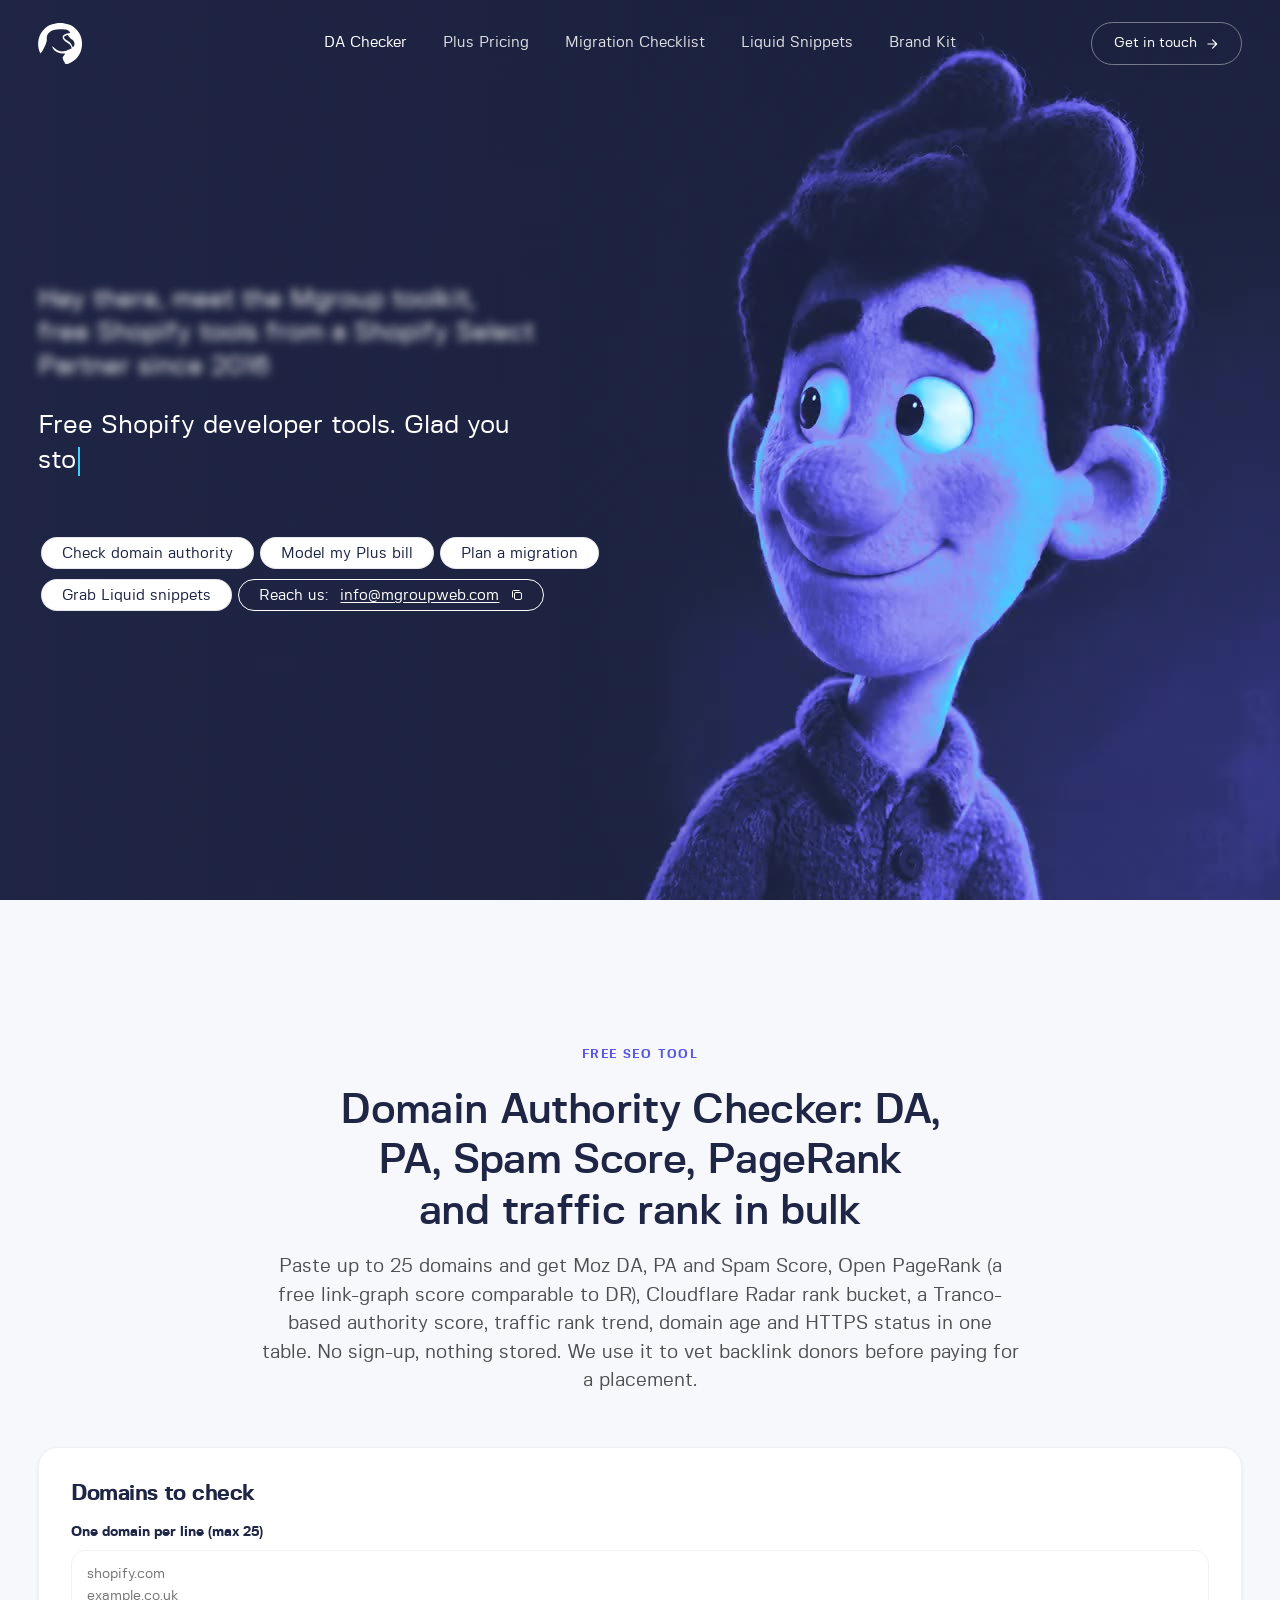
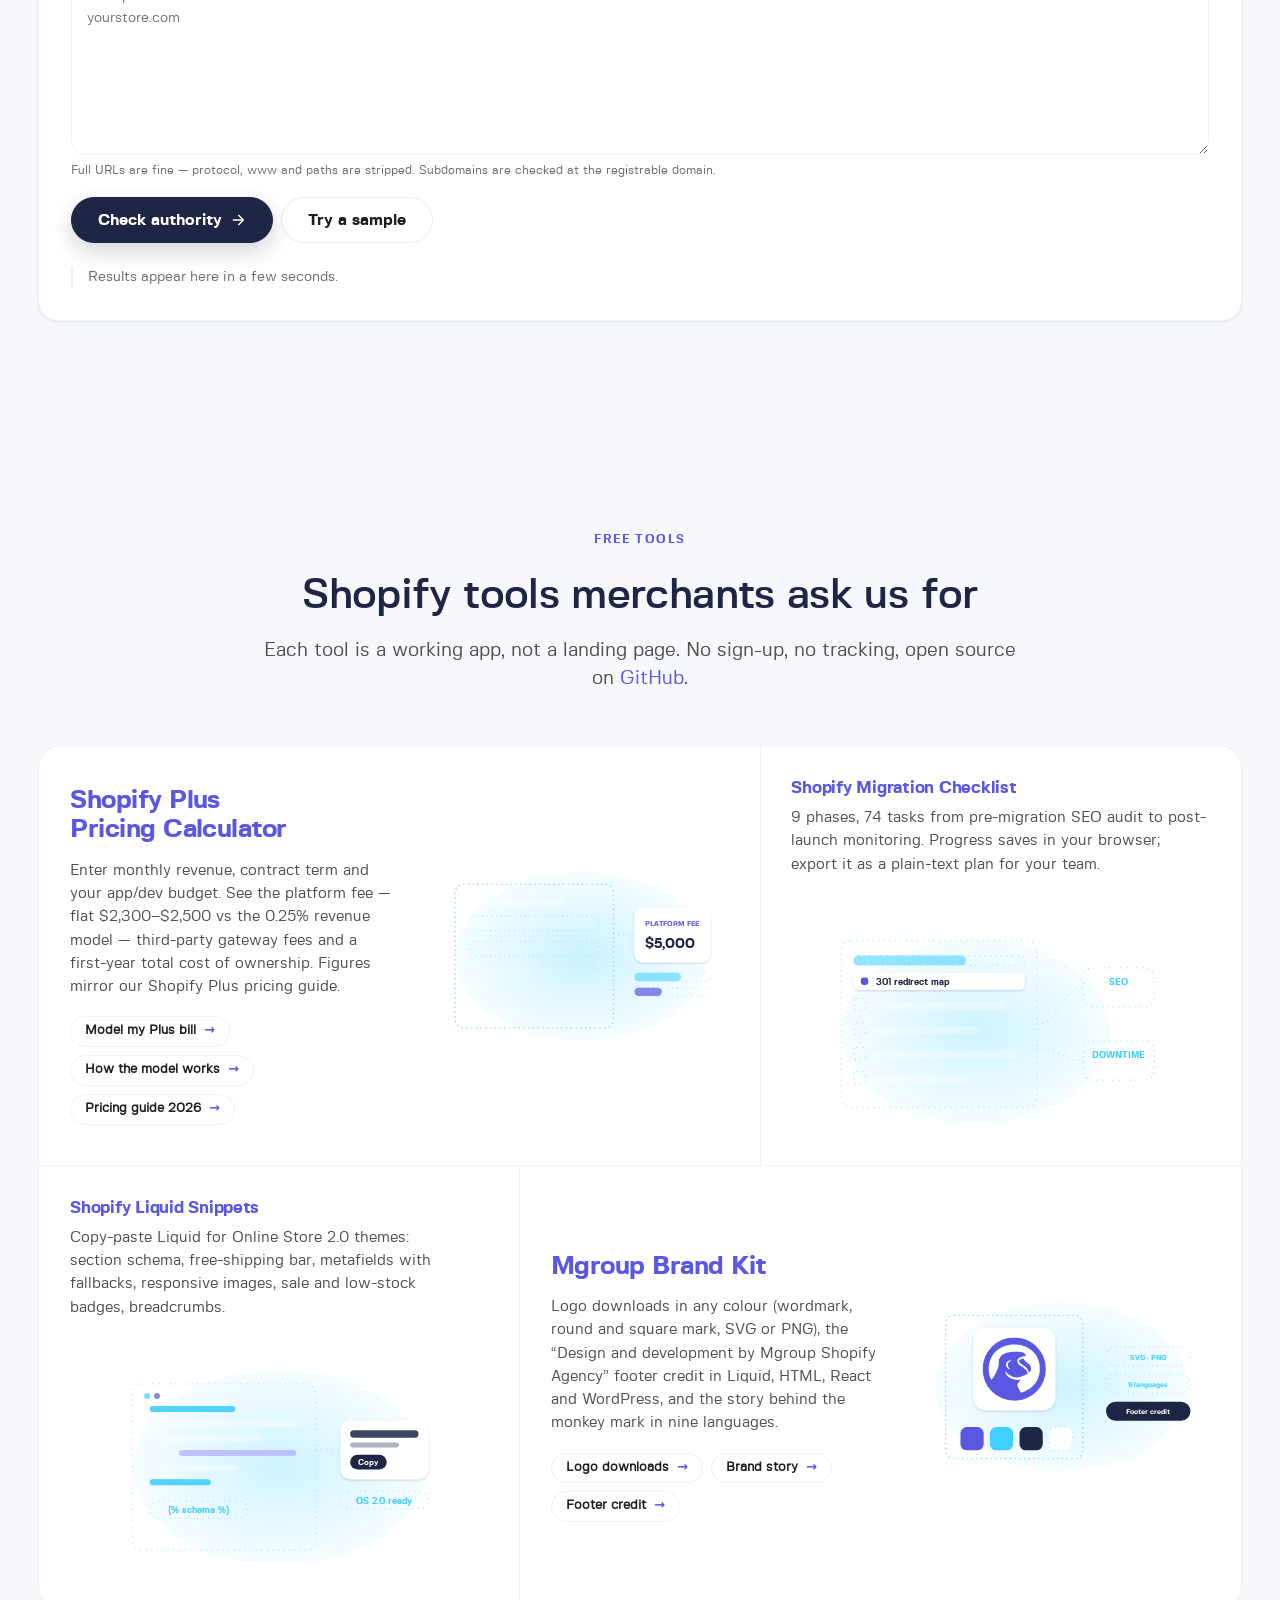
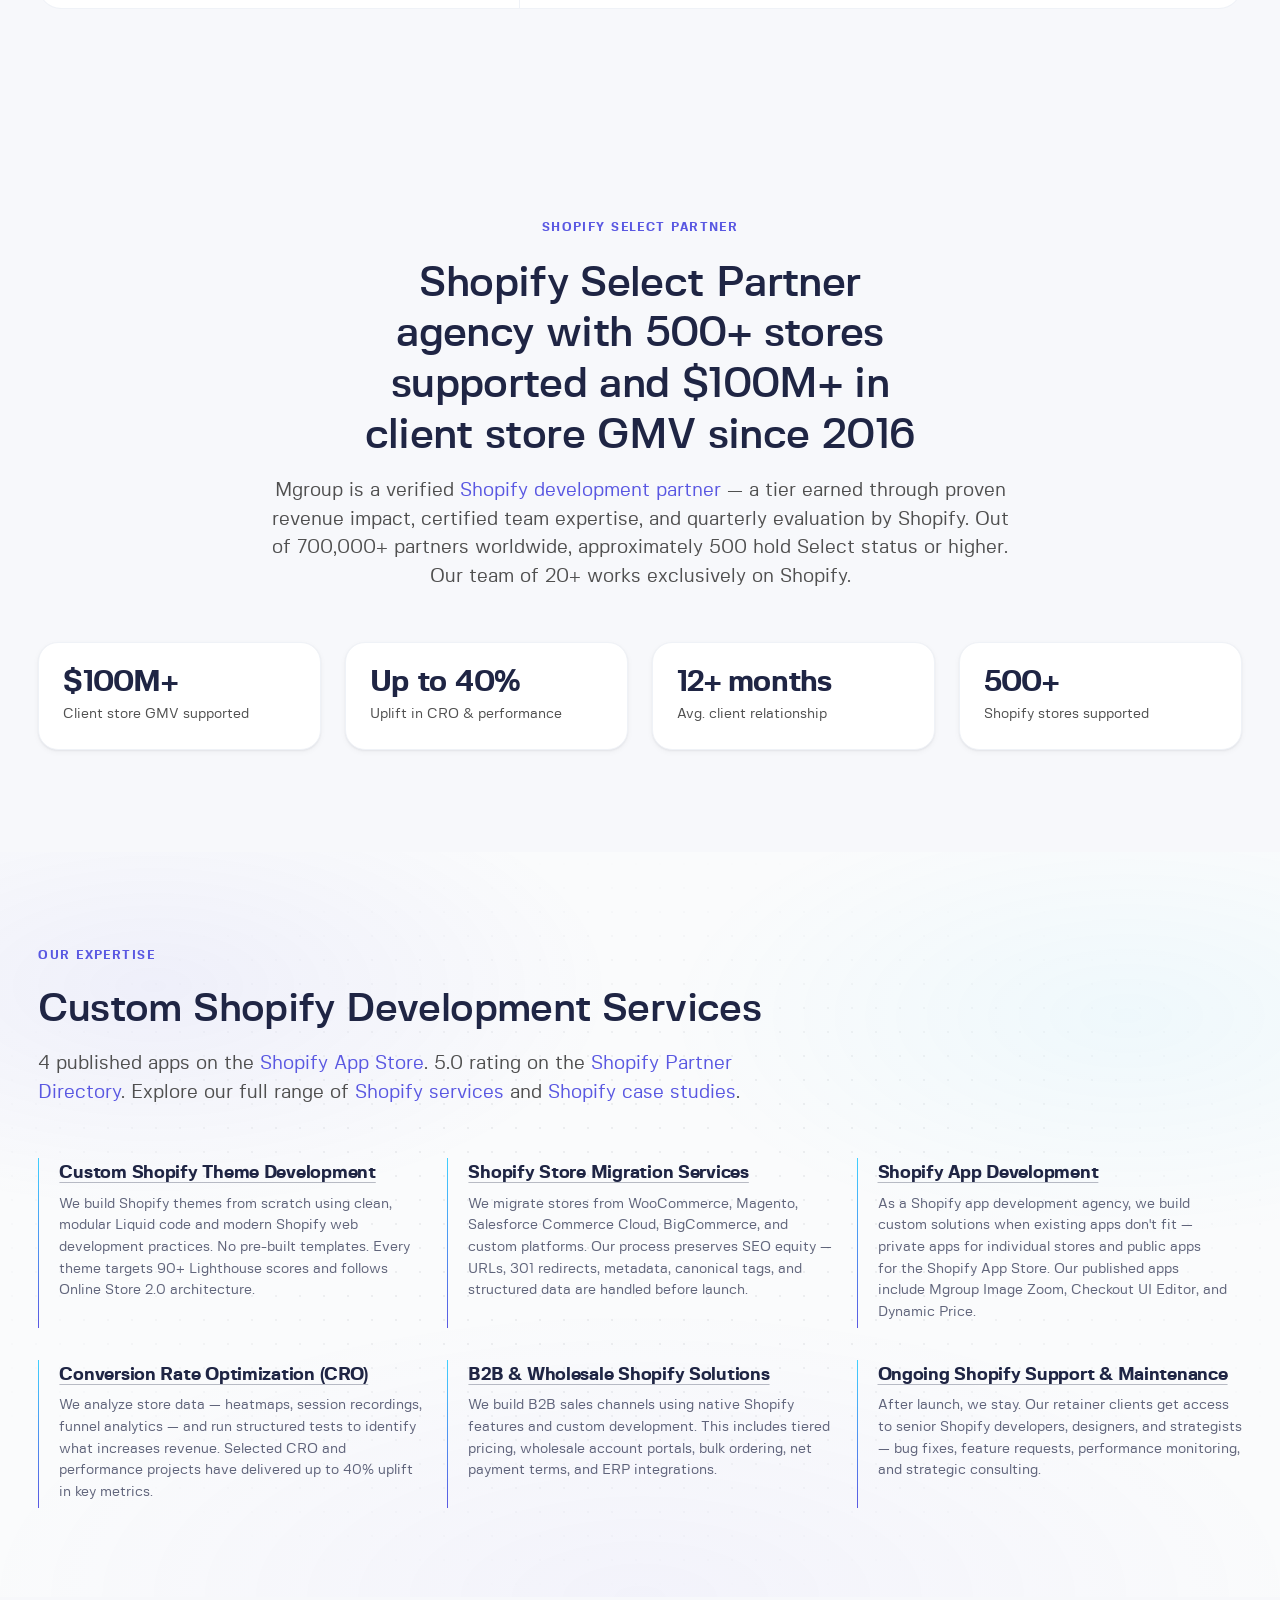
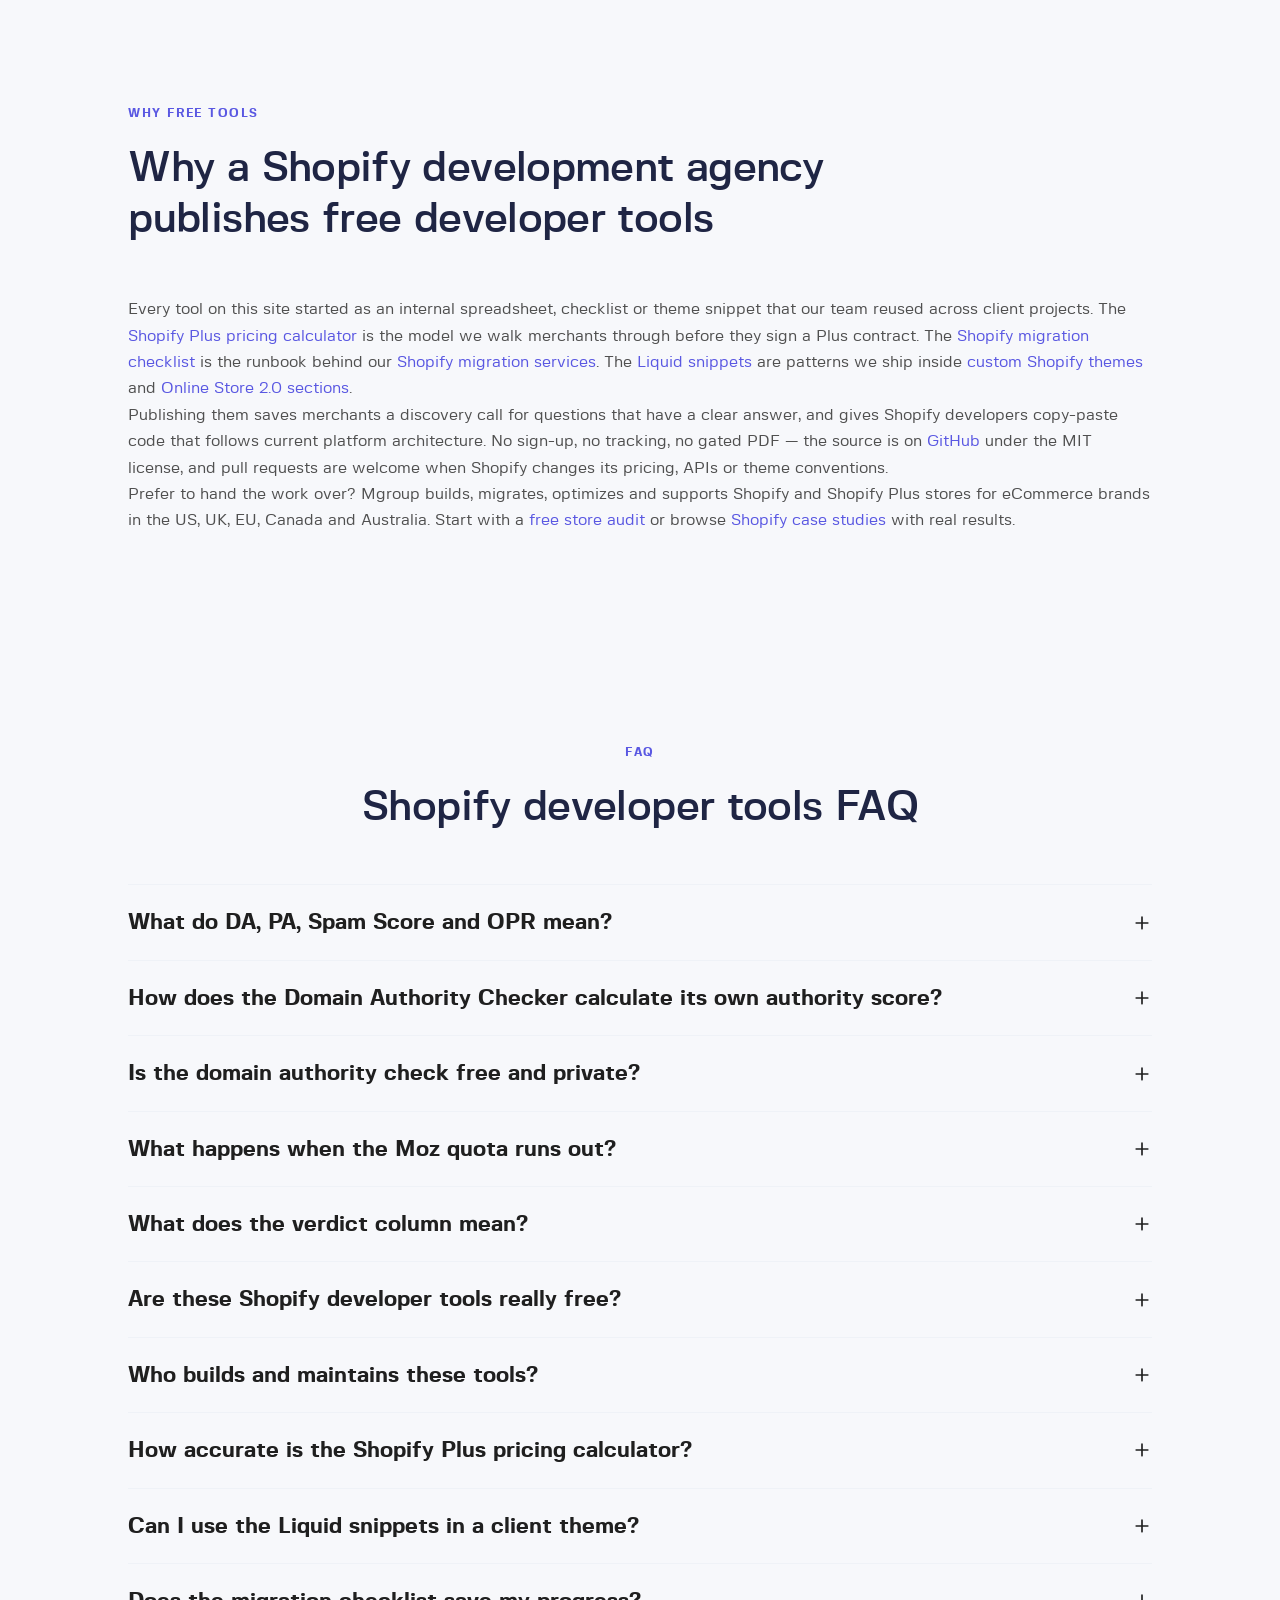
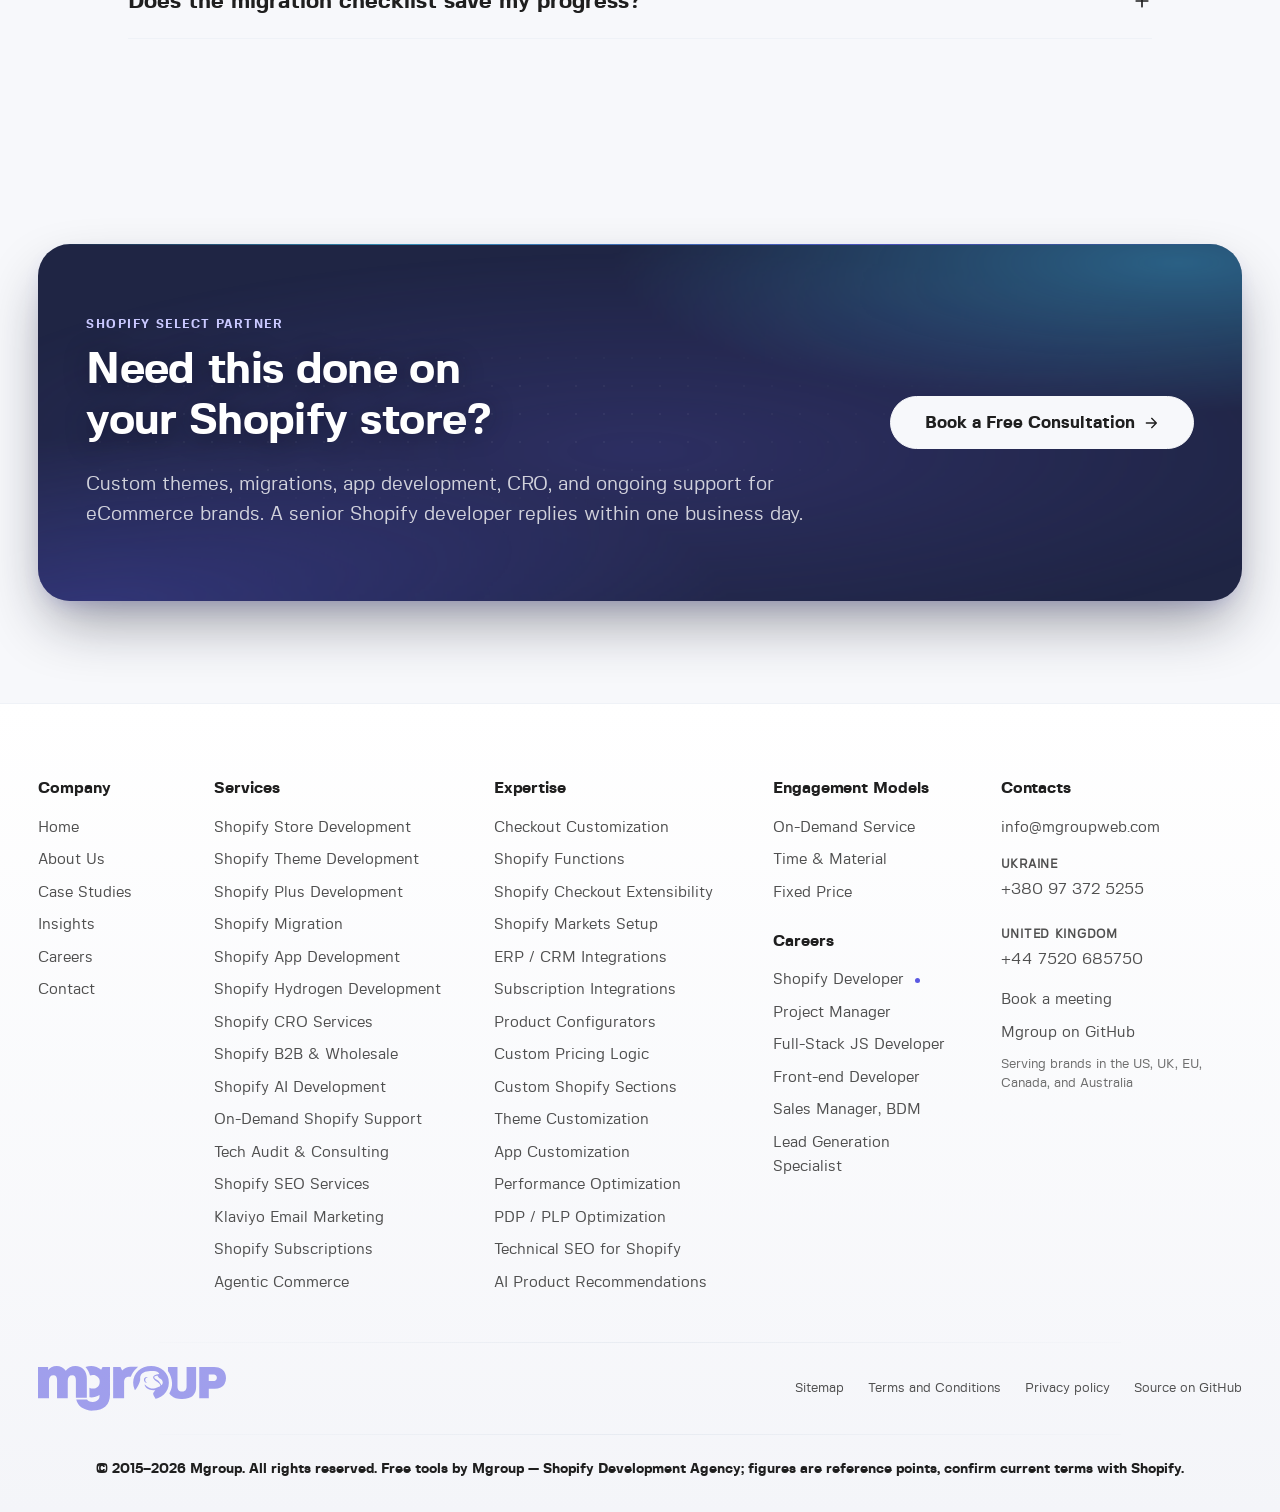
==== commit 8a71a89d: "Hub bento: two rows of two, staggered 3:2 / 2:3 Plus calculator (wide) + migration checklist on top," ====
--- a/index.html
+++ b/index.html
@@ -24,9 +24,9 @@
 <link rel="icon" href="assets/img/mark.svg" type="image/svg+xml">
 <link rel="preload" href="assets/fonts/fivosans/fivosans-bold-webfont.woff2" as="font" type="font/woff2" crossorigin>
 <link rel="preload" href="assets/fonts/fivosans/fivosans-regular-webfont.woff2" as="font" type="font/woff2" crossorigin>
-<link rel="stylesheet" href="assets/css/main-shared.css?v=20260923f">
-<link rel="stylesheet" href="assets/css/main-service.css?v=20260923f">
-<link rel="stylesheet" href="assets/css/tools.css?v=20260923f">
+<link rel="stylesheet" href="assets/css/main-shared.css?v=20260923g">
+<link rel="stylesheet" href="assets/css/main-service.css?v=20260923g">
+<link rel="stylesheet" href="assets/css/tools.css?v=20260923g">
 <script type="application/ld+json">{"@context": "https://schema.org", "@graph": [{"@type": "WebSite", "@id": "https://mgroupweb.github.io/#website", "url": "https://mgroupweb.github.io/", "name": "Mgroup Shopify Developer Tools", "publisher": {"@id": "https://mgroupweb.com/#organization"}, "inLanguage": "en"}, {"@type": "Organization", "@id": "https://mgroupweb.com/#organization", "name": "Mgroup", "alternateName": ["Monkey Group", "Mgroup Shopify Agency", "MgroupWeb"], "legalName": "Monkey Group LLC", "url": "https://mgroupweb.com/", "slogan": [{"@language": "en", "@value": "The monkey as the evolution of intelligence. We grow your business from primitive to perfected."}, {"@language": "uk", "@value": "Мавпа як еволюція інтелекту. Розвиваємо ваш бізнес від примітивного до досконалого."}], "description": "Shopify Select Partner agency founded in 2015 in Zhytomyr, Ukraine, as Monkey Group. Builds, migrates and grows Shopify and Shopify Plus stores: theme and app development, migrations, B2B, CRO, SEO. 500+ stores supported, $100M+ in client store GMV since 2016.", "foundingDate": "2015", "foundingLocation": {"@type": "Place", "name": "Zhytomyr, Ukraine"}, "knowsAbout": ["Shopify", "Shopify Plus", "Shopify theme development", "Shopify app development", "eCommerce migration", "Shopify B2B", "Conversion rate optimization", "Shopify SEO", "Hydrogen headless commerce"], "logo": {"@type": "ImageObject", "@id": "https://mgroupweb.github.io/#logo-round", "url": "https://mgroupweb.github.io/assets/img/mark.svg", "contentUrl": "https://mgroupweb.github.io/assets/img/mark.svg", "encodingFormat": "image/svg+xml", "width": "540", "height": "540", "name": "Mgroup round mark"}, "brand": {"@id": "https://mgroupweb.com/#brand"}, "sameAs": ["https://www.linkedin.com/company/mgroupweb/", "https://twitter.com/MgroupWeb", "https://www.facebook.com/mgroup.dp", "https://www.instagram.com/mgroupweb/", "https://www.shopify.com/partners/directory/partner/mgroup", "https://github.com/mgroupweb"]}, {"@type": "CollectionPage", "url": "https://mgroupweb.github.io/", "name": "Free Shopify Developer Tools by Mgroup", "isPartOf": {"@id": "https://mgroupweb.github.io/#website"}, "about": {"@id": "https://mgroupweb.com/#organization"}, "hasPart": [{"@type": "WebApplication", "name": "Domain Authority Checker", "url": "https://mgroupweb.github.io/#authority", "applicationCategory": "SEO tool", "operatingSystem": "Any", "offers": {"@type": "Offer", "price": "0", "priceCurrency": "USD"}}, {"@type": "WebApplication", "name": "Shopify Plus Pricing Calculator", "url": "https://mgroupweb.github.io/shopify-plus-pricing-calculator/"}, {"@type": "HowTo", "name": "Shopify Migration Checklist", "url": "https://mgroupweb.github.io/shopify-migration-checklist/"}, {"@type": "TechArticle", "name": "Shopify Liquid Snippets", "url": "https://mgroupweb.github.io/shopify-liquid-snippets/"}]}, {"@type": "FAQPage", "mainEntity": [{"@type": "Question", "name": "What do DA, PA, Spam Score and OPR mean?", "acceptedAnswer": {"@type": "Answer", "text": "DA (Domain Authority) and PA (Page Authority) are Moz's 1–100 predictions of how well a domain or page will rank, built from its link profile; Spam Score is Moz's 0–100% estimate of how similar a site is to sites Google has penalised. OPR is Open PageRank, a 0–10 PageRank calculated on the open Common Crawl link graph — a free, independent counterpart to Ahrefs DR. Different indexes, so the numbers rarely match — use them together, not in isolation."}}, {"@type": "Question", "name": "How does the Domain Authority Checker calculate its own authority score?", "acceptedAnswer": {"@type": "Answer", "text": "The authority score is 100 minus 10 times the base-10 logarithm of the domain's position in the Tranco list, a research-grade ranking of the most visited domains built from several traffic sources. Rank 1 scores 100, rank 1,000 scores 70, rank 1,000,000 scores 40. It is a traffic-based proxy comparable in spirit to Moz DA or Ahrefs DR, but it is not those metrics and does not measure backlinks."}}, {"@type": "Question", "name": "Is the domain authority check free and private?", "acceptedAnswer": {"@type": "Answer", "text": "Yes. Up to 25 domains per run, no sign-up and no API key. Traffic rank and domain age are fetched by your browser directly from the public Tranco API and registry RDAP; DA, PA, Spam and Radar rank pass through Mgroup's proxy, which caches results and does not log who checked what."}}, {"@type": "Question", "name": "What happens when the Moz quota runs out?", "acceptedAnswer": {"@type": "Answer", "text": "The free Moz tier gives a small monthly allowance, so the checker shows how many rows are left, serves DA/PA/Spam from a 30-day cache for domains seen recently, and falls back to Cloudflare Radar's domain-ranking bucket plus the Tranco-based authority score for everything else. A banner tells you when that fallback is active."}}, {"@type": "Question", "name": "What does the verdict column mean?", "acceptedAnswer": {"@type": "Answer", "text": "Strong means a well-ranked, established domain with no warning flags. Moderate and Low describe weaker traffic. Weak, Unranked and Avoid usually point to link farms, expired domains or brand-new sites — always confirm that a site links out with dofollow and has real editorial content before paying for a placement."}}, {"@type": "Question", "name": "Are these Shopify developer tools really free?", "acceptedAnswer": {"@type": "Answer", "text": "Yes. Every tool on mgroupweb.github.io is free, needs no account and sets no tracking cookies. The code is open source under the MIT license on GitHub."}}, {"@type": "Question", "name": "Who builds and maintains these tools?", "acceptedAnswer": {"@type": "Answer", "text": "Mgroup, a Shopify development agency and certified Shopify Select Partner since 2016 with a team of 20+ working exclusively on Shopify. The tools reflect the same figures, checklists and code patterns we use on client projects."}}, {"@type": "Question", "name": "How accurate is the Shopify Plus pricing calculator?", "acceptedAnswer": {"@type": "Answer", "text": "It models the published structure of Shopify Plus pricing — a flat base fee of about $2,300–$2,500 per month, a 0.25% revenue-based fee above roughly $800k in monthly sales, a reported $40,000 monthly cap and the extra fee for third-party gateways. Shopify revises terms periodically, so confirm current numbers with Shopify before you sign."}}, {"@type": "Question", "name": "Can I use the Liquid snippets in a client theme?", "acceptedAnswer": {"@type": "Answer", "text": "Yes. The snippets are MIT licensed and written for Online Store 2.0 themes. Test them in a duplicate theme first and adapt class names to your theme's CSS."}}, {"@type": "Question", "name": "Does the migration checklist save my progress?", "acceptedAnswer": {"@type": "Answer", "text": "Progress is stored in your browser's localStorage only — nothing is sent to a server. Use \"Copy as plan\" to export the checklist as plain text for your team or project tracker."}}]}]}</script>
 </head>
 <body class="is-page-inner service-page tools-page">
@@ -46,7 +46,7 @@
   <button class="hero-nav__burger" id="nav-burger" type="button" aria-expanded="false" aria-controls="nav-menu" aria-label="Open menu"><svg class="menuicon" xmlns="http://www.w3.org/2000/svg" width="40" height="40" viewBox="0 0 50 50" aria-hidden="true"><title>Toggle Menu</title><g><line class="menuicon__bar" x1="13" y1="16.5" x2="37" y2="16.5"></line><line class="menuicon__bar" x1="13" y1="24.5" x2="37" y2="24.5"></line><line class="menuicon__bar" x1="13" y1="32.5" x2="37" y2="32.5"></line><circle class="menuicon__circle" r="23" cx="25" cy="25"></circle></g></svg></button>
 </nav>
 <section class="fx-hero" aria-labelledby="page-title">
-  <video class="fx-hero__video" muted playsinline preload="none" poster="assets/media/hero-aria-poster.jpg" data-src="assets/media/hero-aria.mp4?v=20260923f" aria-hidden="true" tabindex="-1"></video>
+  <video class="fx-hero__video" muted playsinline preload="none" poster="assets/media/hero-aria-poster.jpg" data-src="assets/media/hero-aria.mp4?v=20260923g" aria-hidden="true" tabindex="-1"></video>
   <div class="fx-hero__veil" aria-hidden="true"></div>
   <div class="fx-hero__content">
     <p class="fx-hero__intro" aria-hidden="true">Hey there, meet the Mgroup toolkit,<br>free Shopify tools from a Shopify Select Partner since 2016</p>
@@ -94,7 +94,7 @@
         <h2 class="section__title section__title--wide" id="tools-title">Shopify tools merchants ask us for</h2>
         <p class="section__lead">Each tool is a working app, not a landing page. No sign-up, no tracking, open source on <a href="https://github.com/mgroupweb/mgroupweb.github.io">GitHub</a>.</p>
       </header>
-      <div class="bento">
+      <div class="bento bento--staggered">
         <article class="bento__cell bento__cell--hero">
           <div class="bento__body">
             <h3 class="bento__title bento__title--lg"><a href="shopify-plus-pricing-calculator/">Shopify Plus Pricing Calculator</a></h3>
@@ -159,7 +159,7 @@
       <rect x="190" y="110" width="72" height="14" rx="7" fill="none" stroke="#40D0FF" stroke-opacity="0.7" stroke-dasharray="0.5 4"/><text x="226" y="120" font-size="7" font-weight="700" fill="#40D0FF" text-anchor="middle">OS 2.0 ready</text>
     </svg></div>
         </article>
-        <article class="bento__cell bento__cell--hero bento__cell--full">
+        <article class="bento__cell bento__cell--hero">
           <div class="bento__body">
             <h3 class="bento__title bento__title--lg"><a href="footer-credit/">Mgroup Brand Kit</a></h3>
             <p class="bento__desc">Logo downloads in any colour (wordmark, round and square mark, SVG or PNG), the “Design and development by Mgroup Shopify Agency” footer credit in Liquid, HTML, React and WordPress, and the story behind the monkey mark in nine languages.</p>
@@ -257,8 +257,8 @@
     <div class="mg-footer__copyright">© 2015–2026 <a href="https://mgroupweb.com/">Mgroup</a>. All rights reserved. Free tools by <a href="https://mgroupweb.com/">Mgroup — Shopify Development Agency</a>; figures are reference points, confirm current terms with Shopify.</div>
   </div>
 </footer>
-<script src="assets/js/main.js?v=20260923f" defer></script>
-<script src="assets/js/fx-hero.js?v=20260923f" defer></script>
-<script src="assets/js/authority.js?v=20260923f" defer></script>
+<script src="assets/js/main.js?v=20260923g" defer></script>
+<script src="assets/js/fx-hero.js?v=20260923g" defer></script>
+<script src="assets/js/authority.js?v=20260923g" defer></script>
 </body>
 </html>
--- a/assets/css/tools.css
+++ b/assets/css/tools.css
@@ -142,7 +142,12 @@
 .section__head .section__title--wide,.section__title--wide{max-width:none}
 
 /* Hub bento: 2 full rows — hero + 2 tools on top, Brand Kit across the full width below */
-@media (min-width:992px){.bento__cell--full{grid-column:1/-1}.bento__cell--full .bento__visual{max-width:520px;justify-self:end;width:100%}}
+/* Hub bento: two rows of two, staggered widths (3:2 on top, 2:3 below) */
+@media (min-width:992px){.bento--staggered{grid-template-columns:repeat(5,minmax(0,1fr))}
+.bento--staggered>.bento__cell:nth-child(1),.bento--staggered>.bento__cell:nth-child(4){grid-column:span 3}
+.bento--staggered>.bento__cell:nth-child(2),.bento--staggered>.bento__cell:nth-child(3){grid-column:span 2}
+.bento--staggered .bento__cell--hero{grid-template-columns:minmax(0,1.1fr) minmax(0,1fr)}
+.bento--staggered>.bento__cell:not(.bento__cell--hero) .bento__visual{padding-top:clamp(1.5rem,3vw,2.5rem)}.bento--staggered>.bento__cell:not(.bento__cell--hero) .bento__visual svg{max-height:220px}}
 @media (min-width:640px) and (max-width:991px){.bento__cell--hero{grid-column:1/-1}}
 
 /* ===== Hub full-screen hero (brand palette only) ===== */
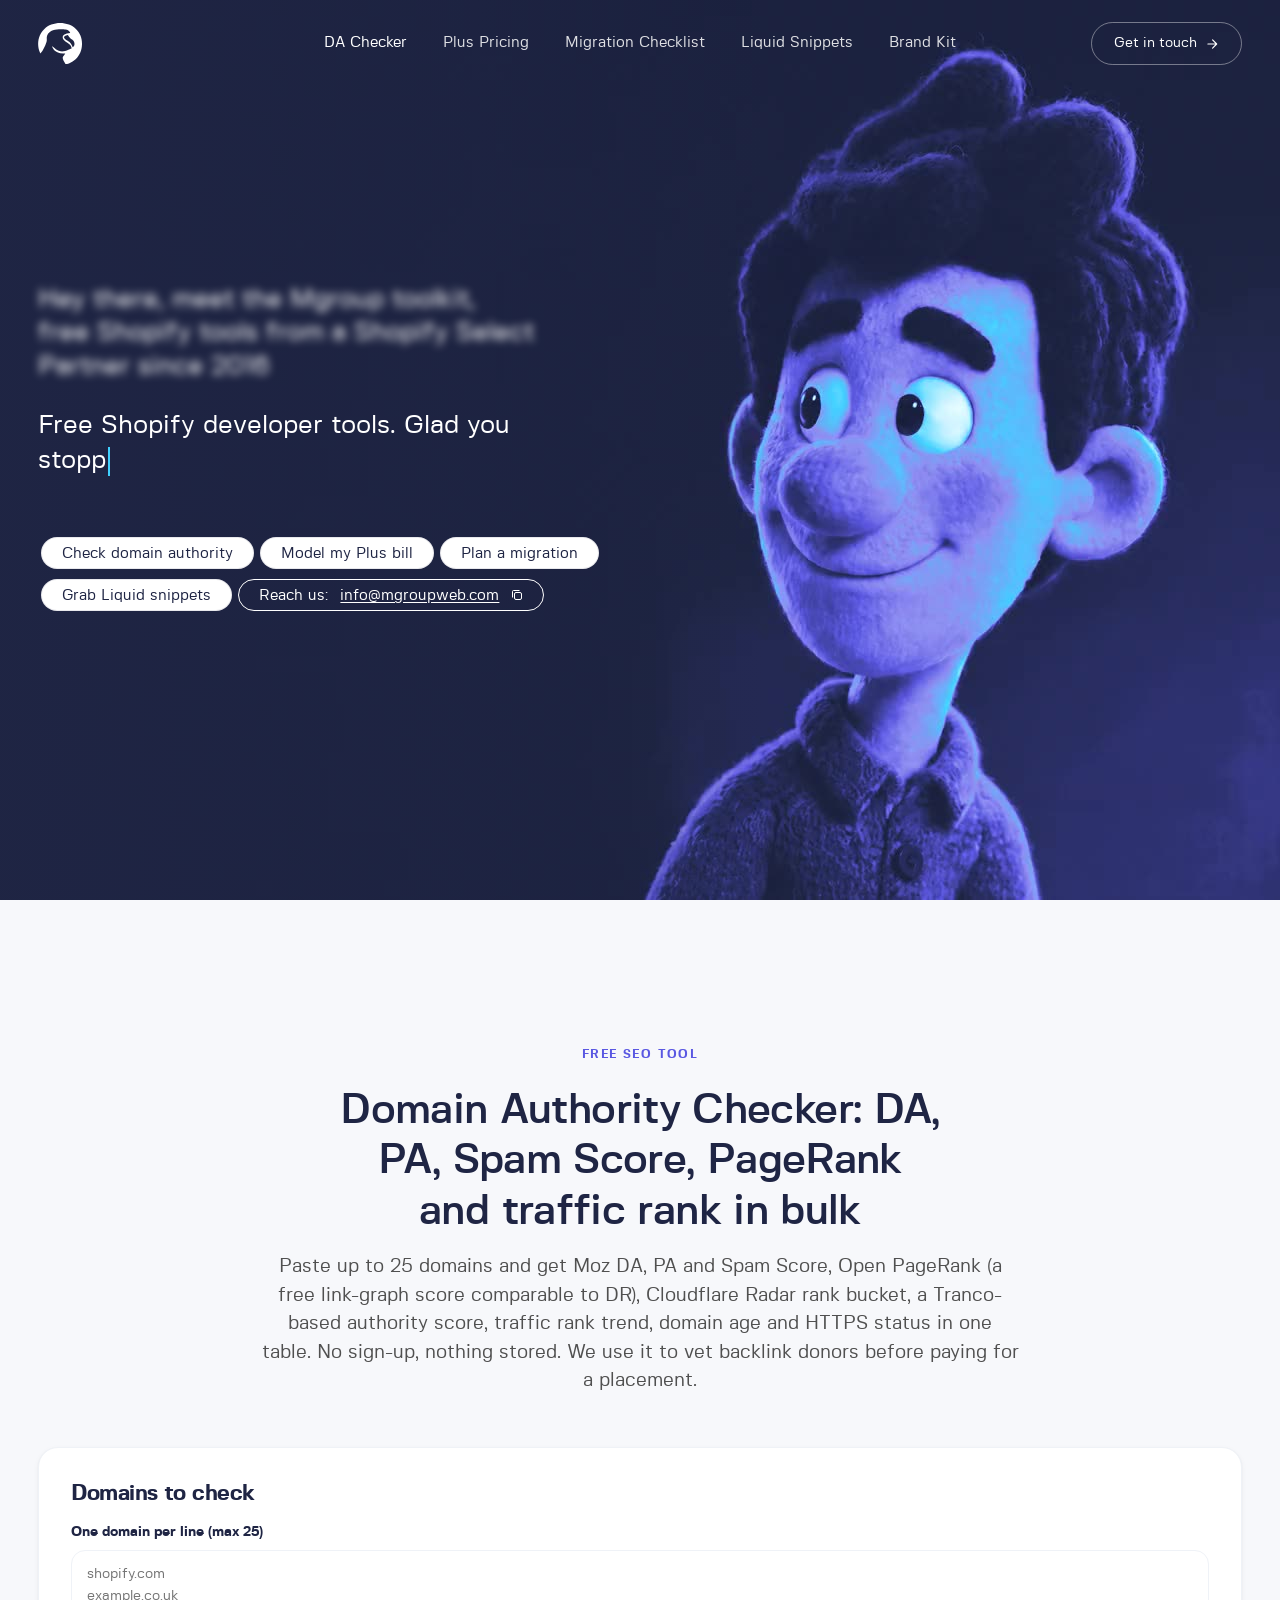
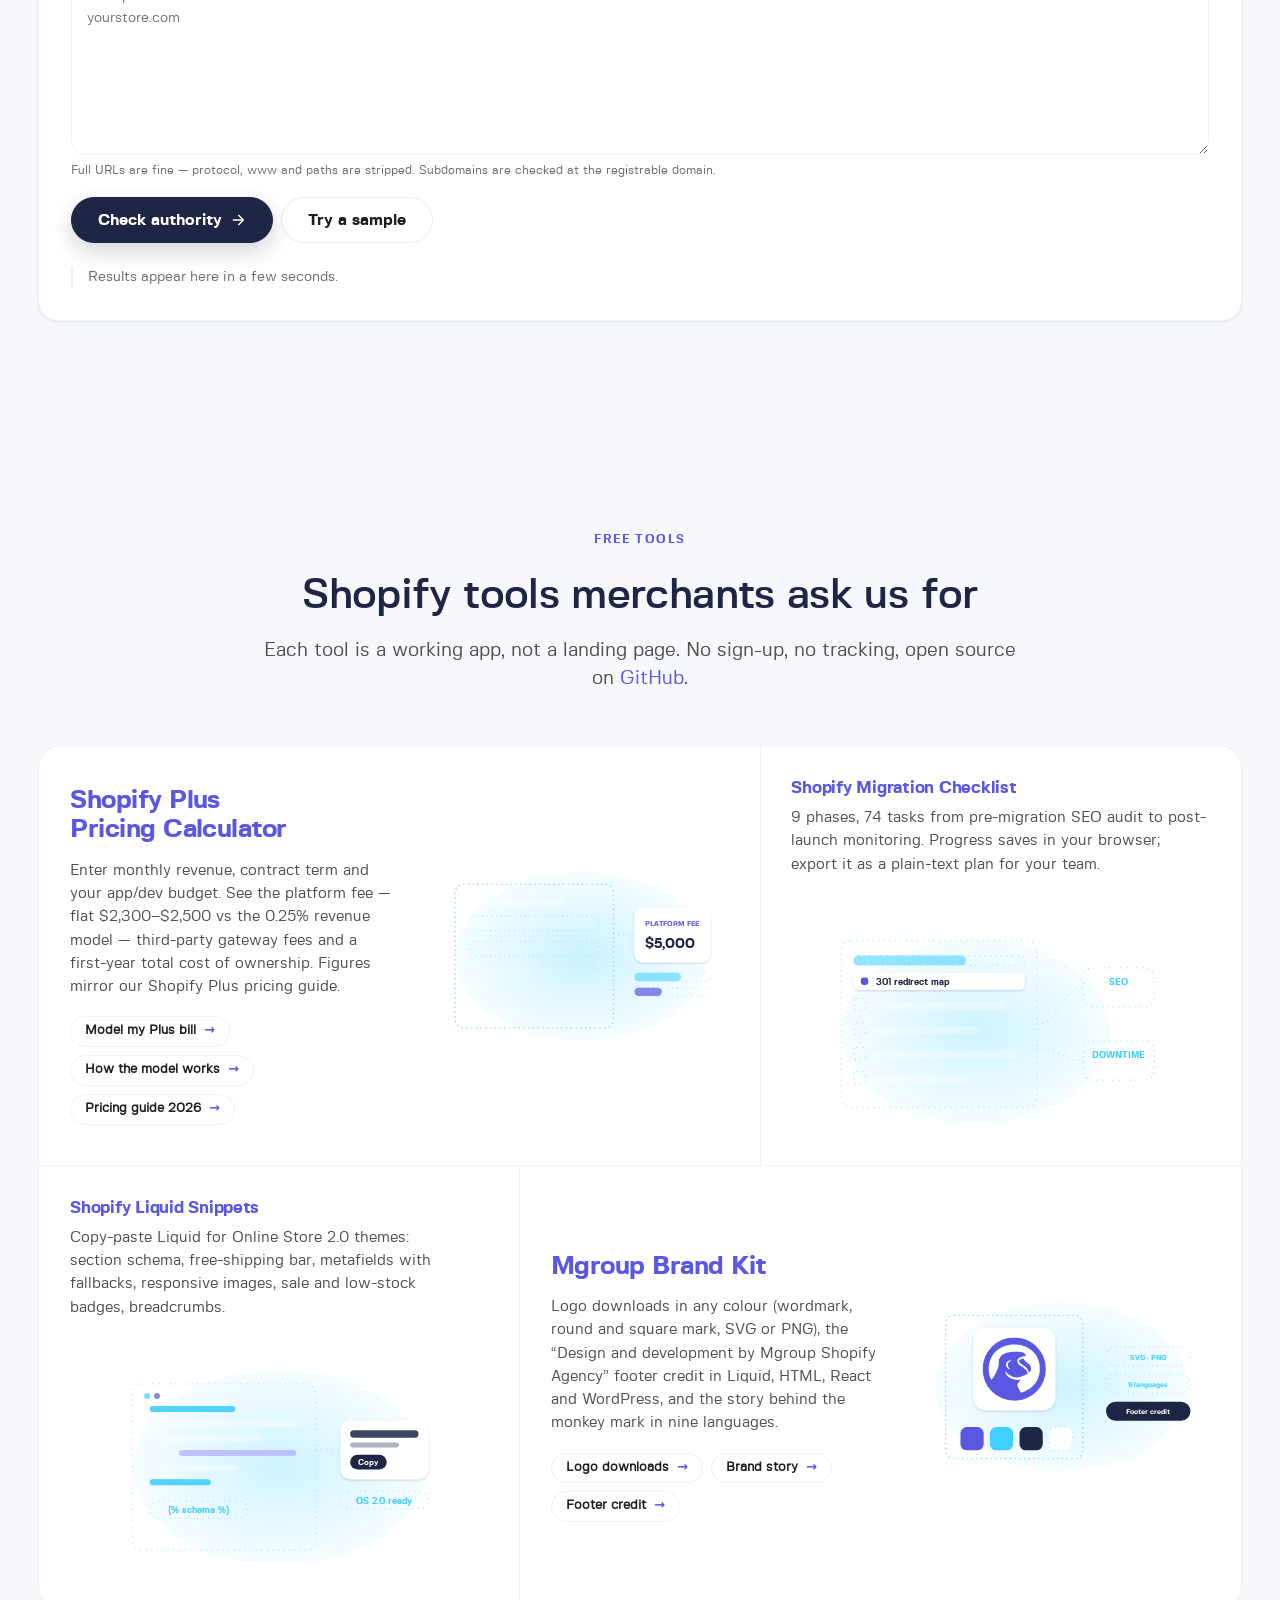
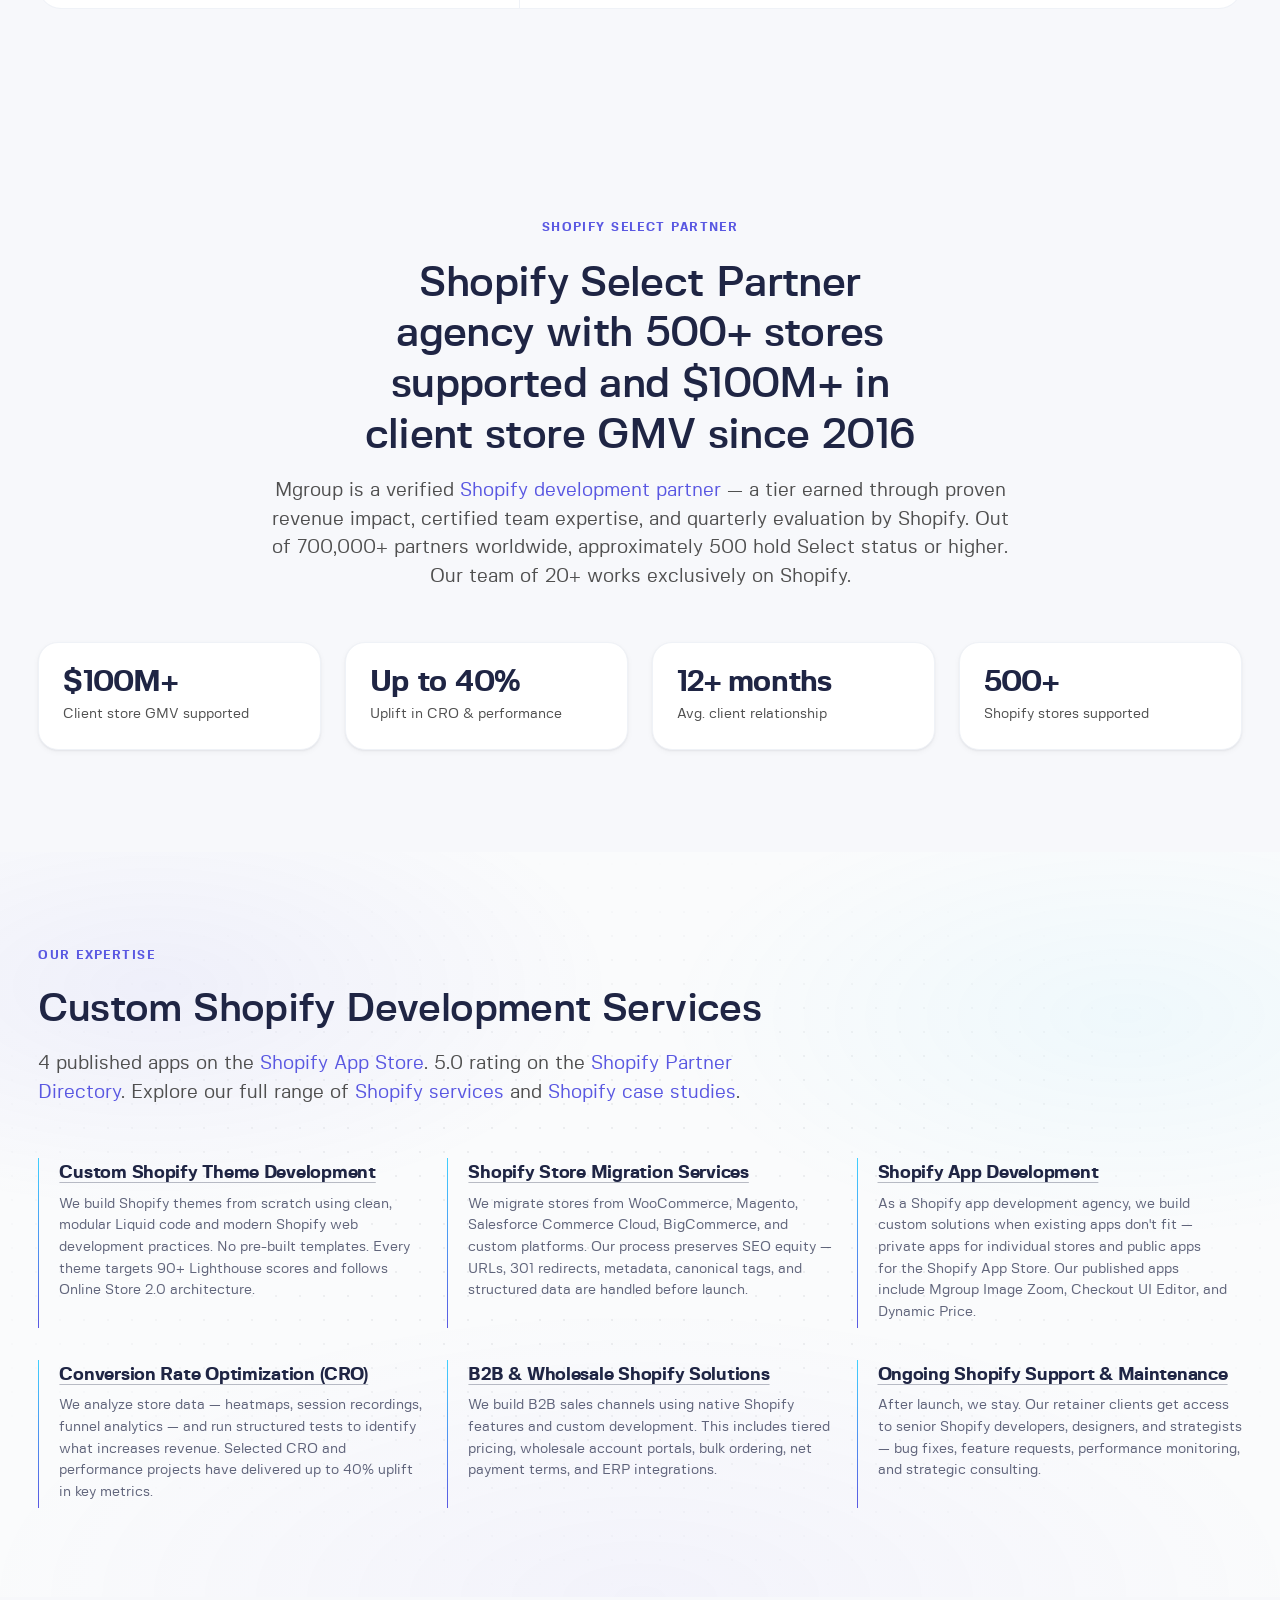
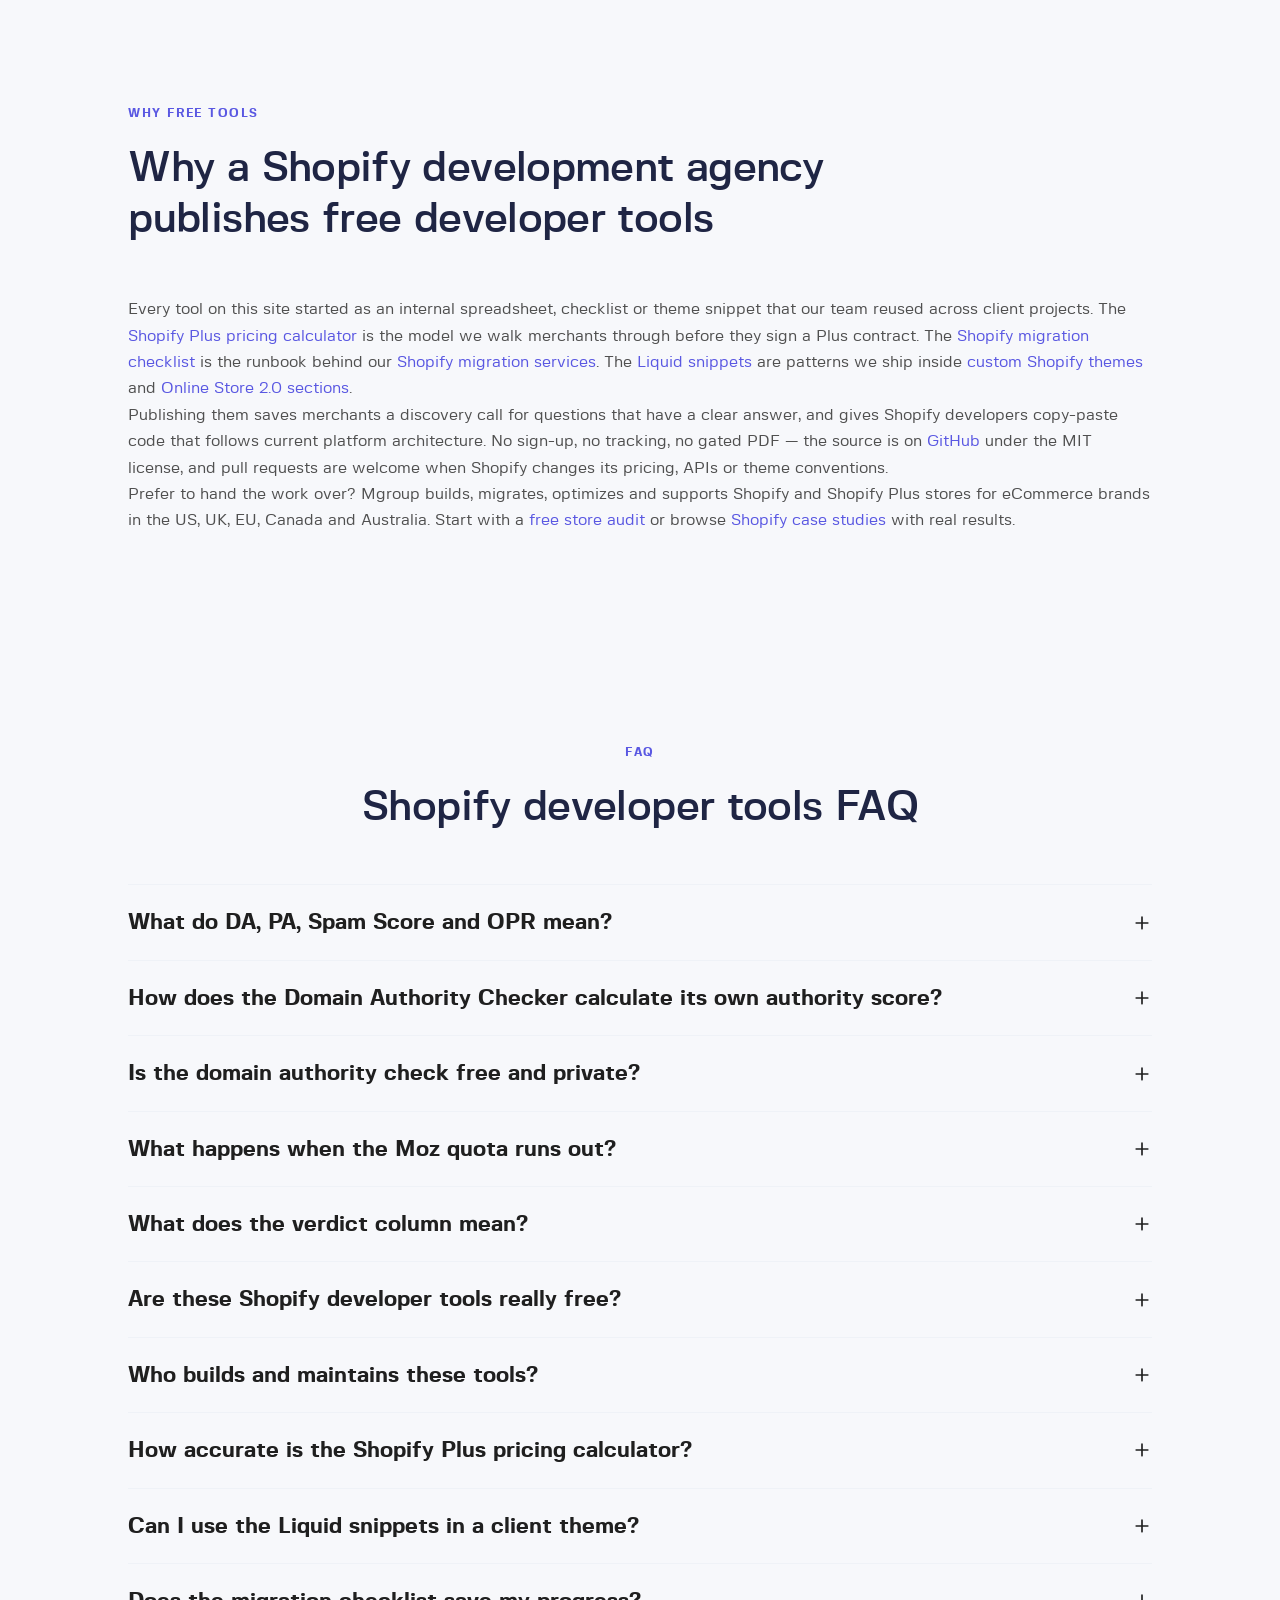
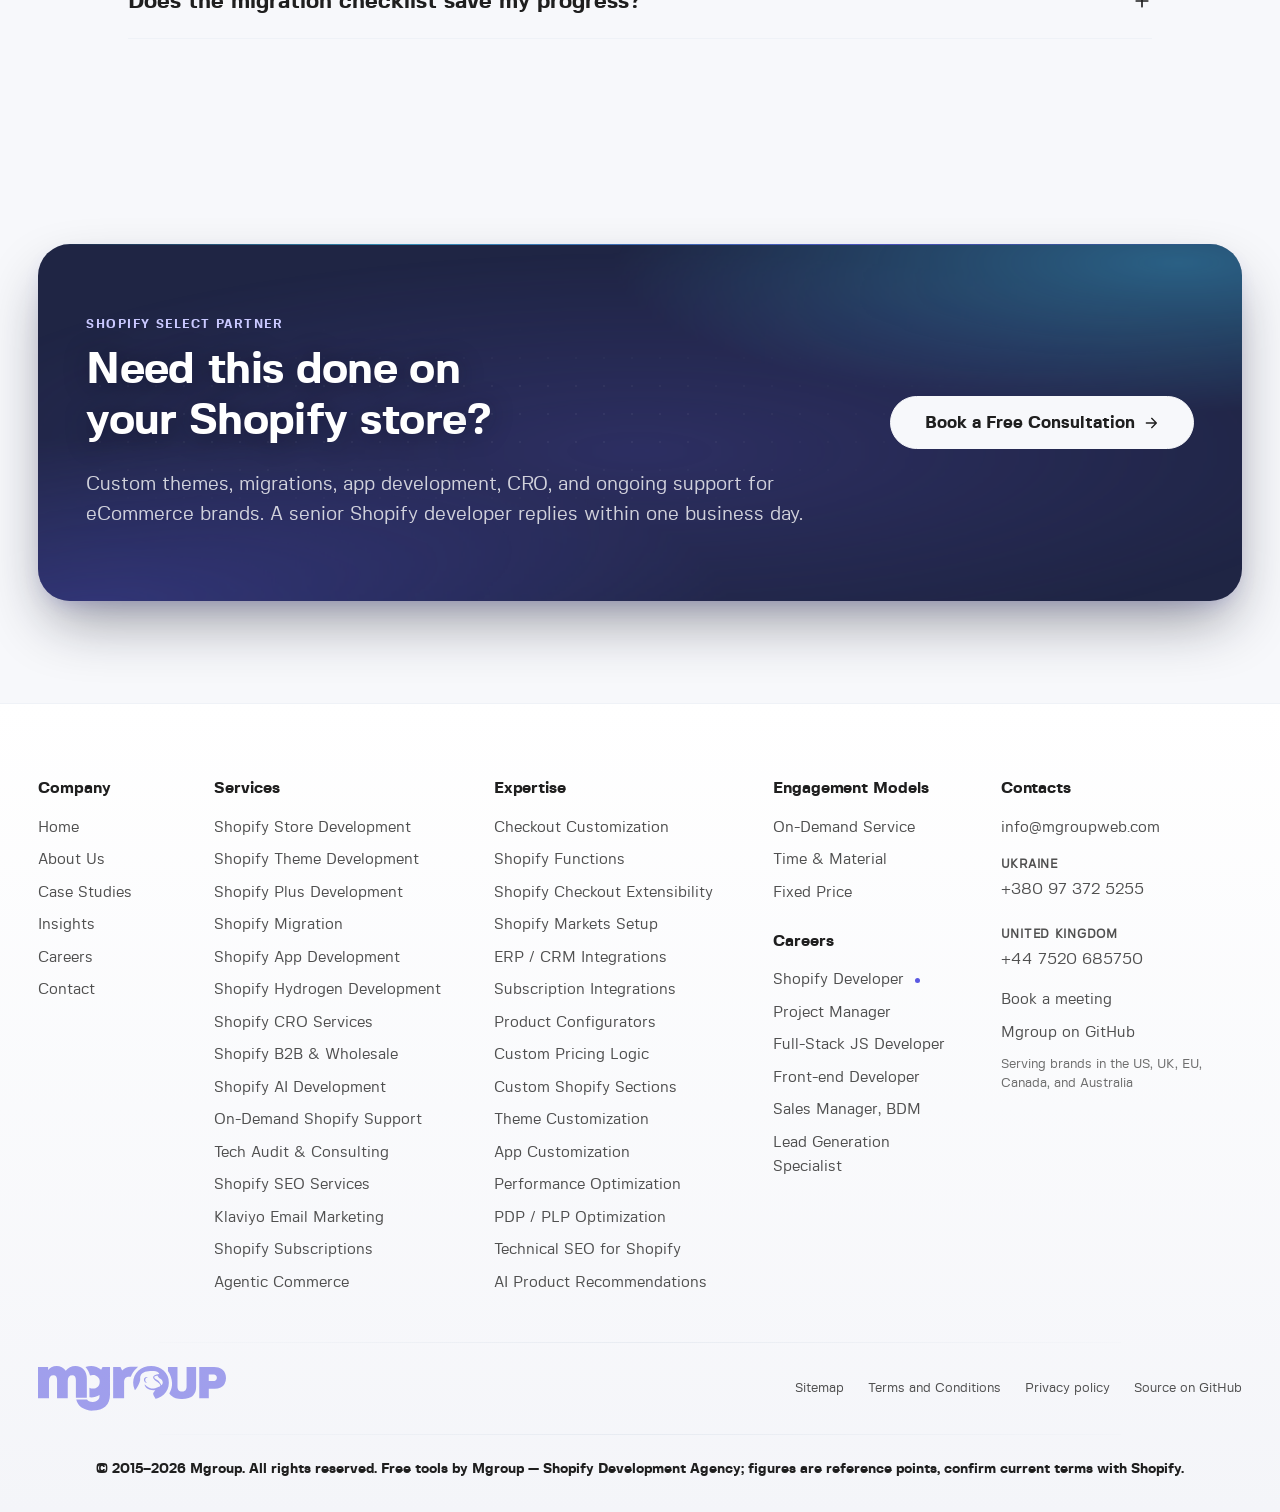
==== commit 53fbed70: "Add Google Search Console verification meta tag Co-Authored-By: Claude Opus 5.5 <noreply@anthropic.c" ====
--- a/index.html
+++ b/index.html
@@ -3,6 +3,7 @@
 <head>
 <meta charset="utf-8">
 <meta name="viewport" content="width=device-width, initial-scale=1">
+<meta name="google-site-verification" content="UxmGO-WXx2DRkSGT9gvWTwsmtmUIdBWs4fRpBk4ONsE">
 <title>Free Shopify Developer Tools by Mgroup | Domain Authority Checker, Plus Pricing, Migration</title>
 <meta name="description" content="Free tools from Mgroup, a Shopify Select Partner since 2016: bulk domain authority checker (no sign-up), Shopify Plus pricing calculator, migration checklist and copy-paste Liquid snippets.">
 <link rel="canonical" href="https://mgroupweb.github.io/">
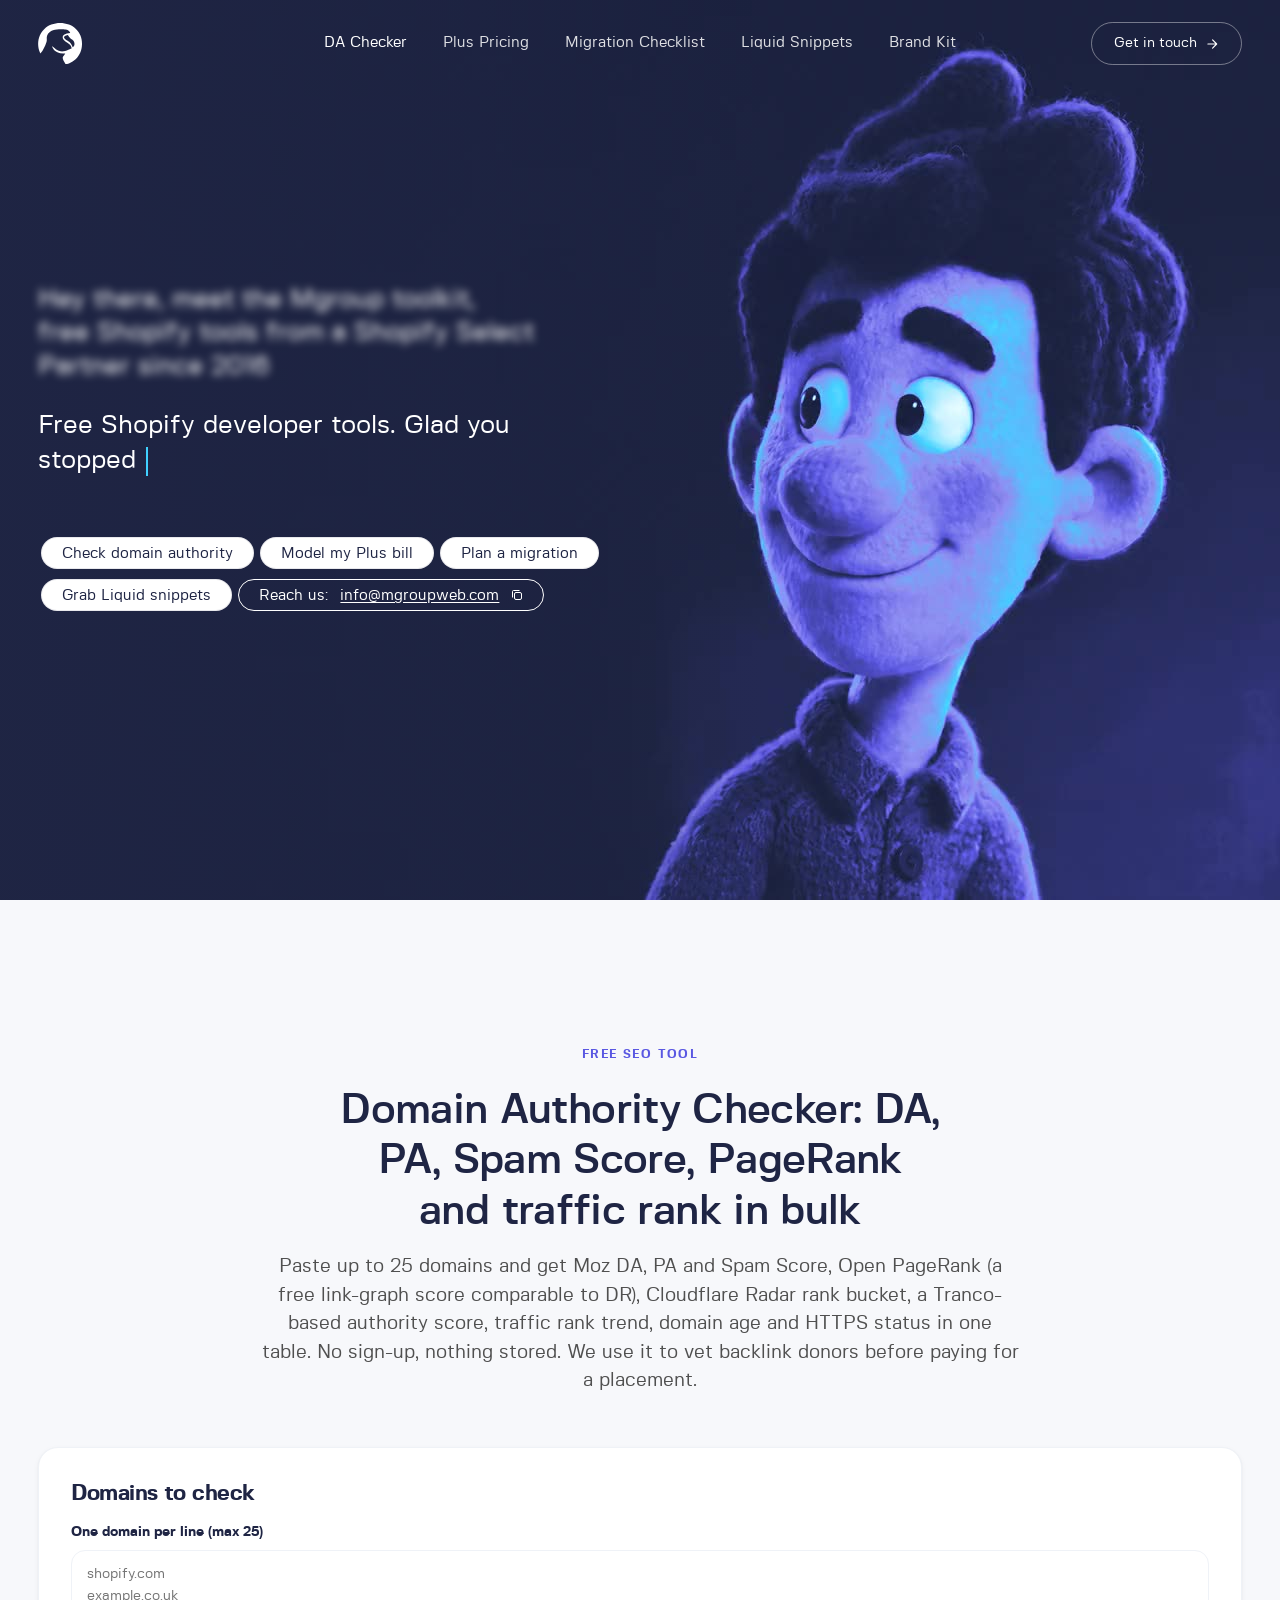
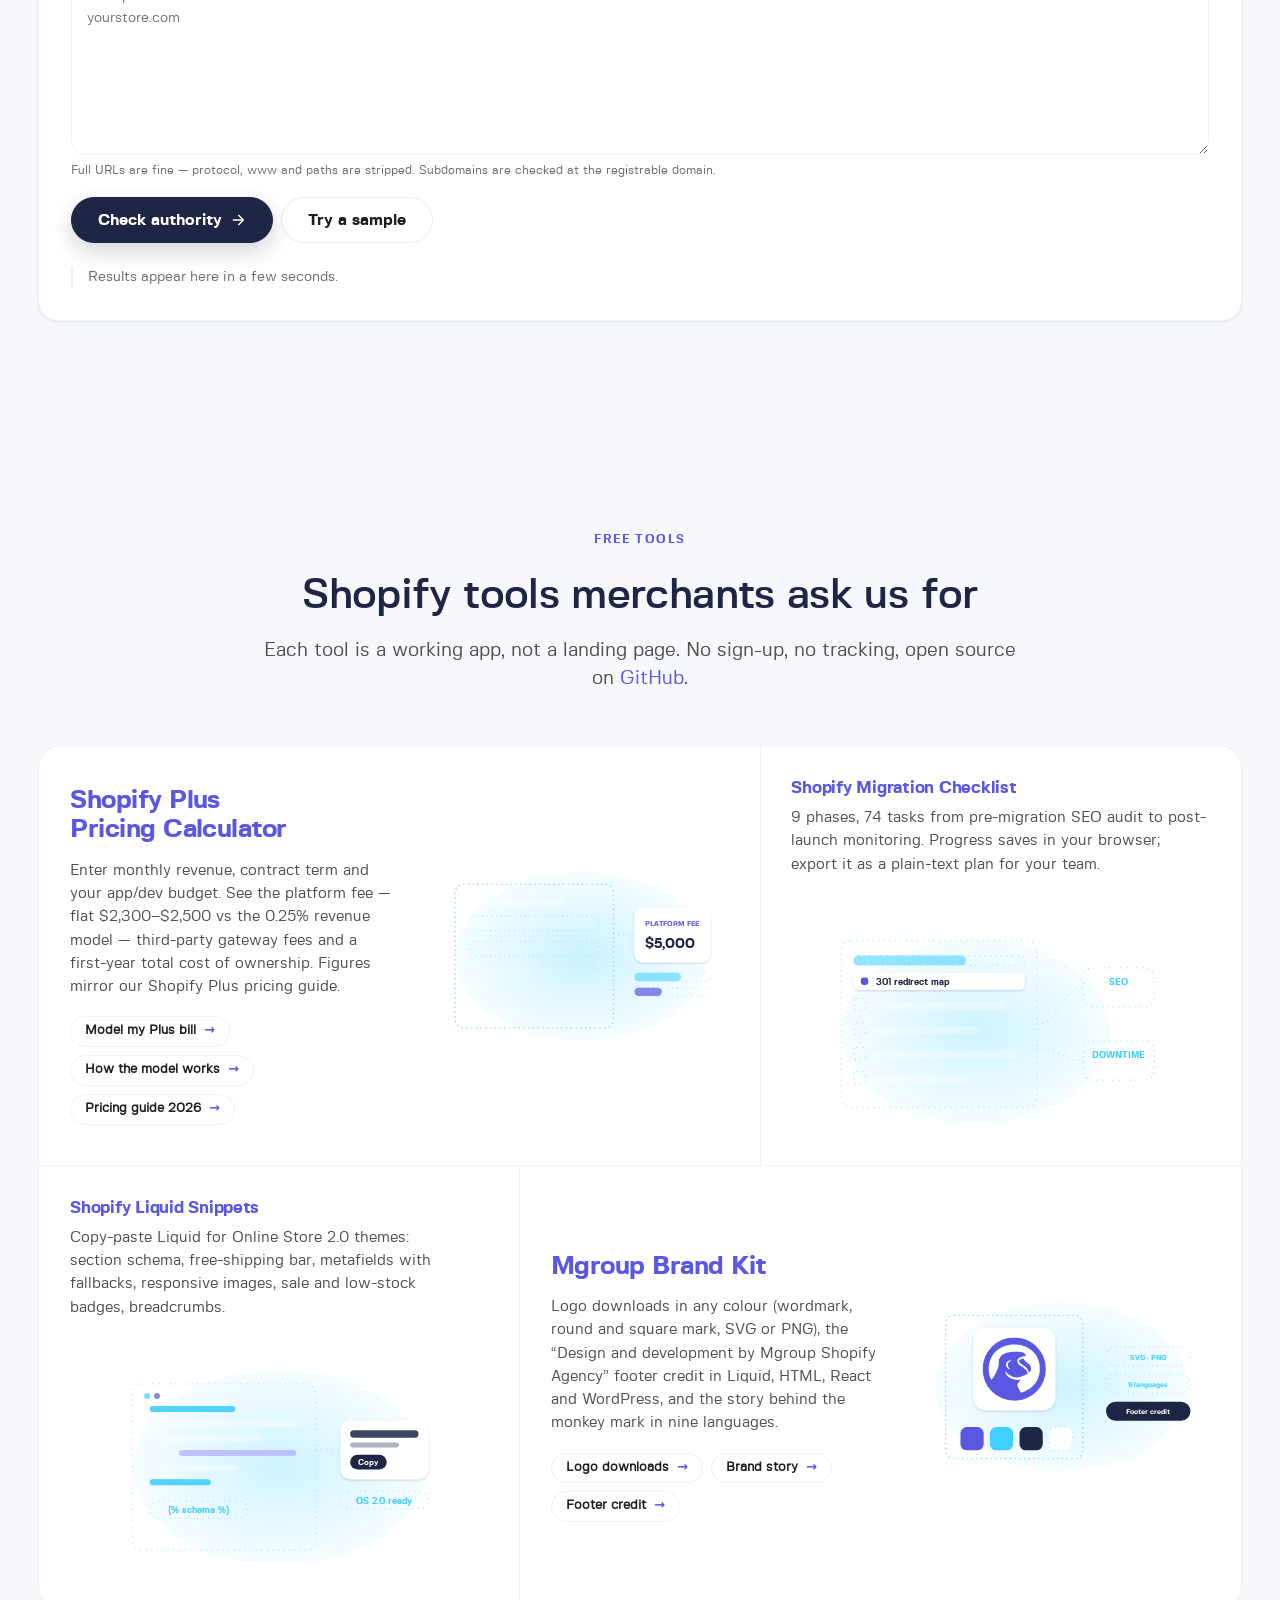
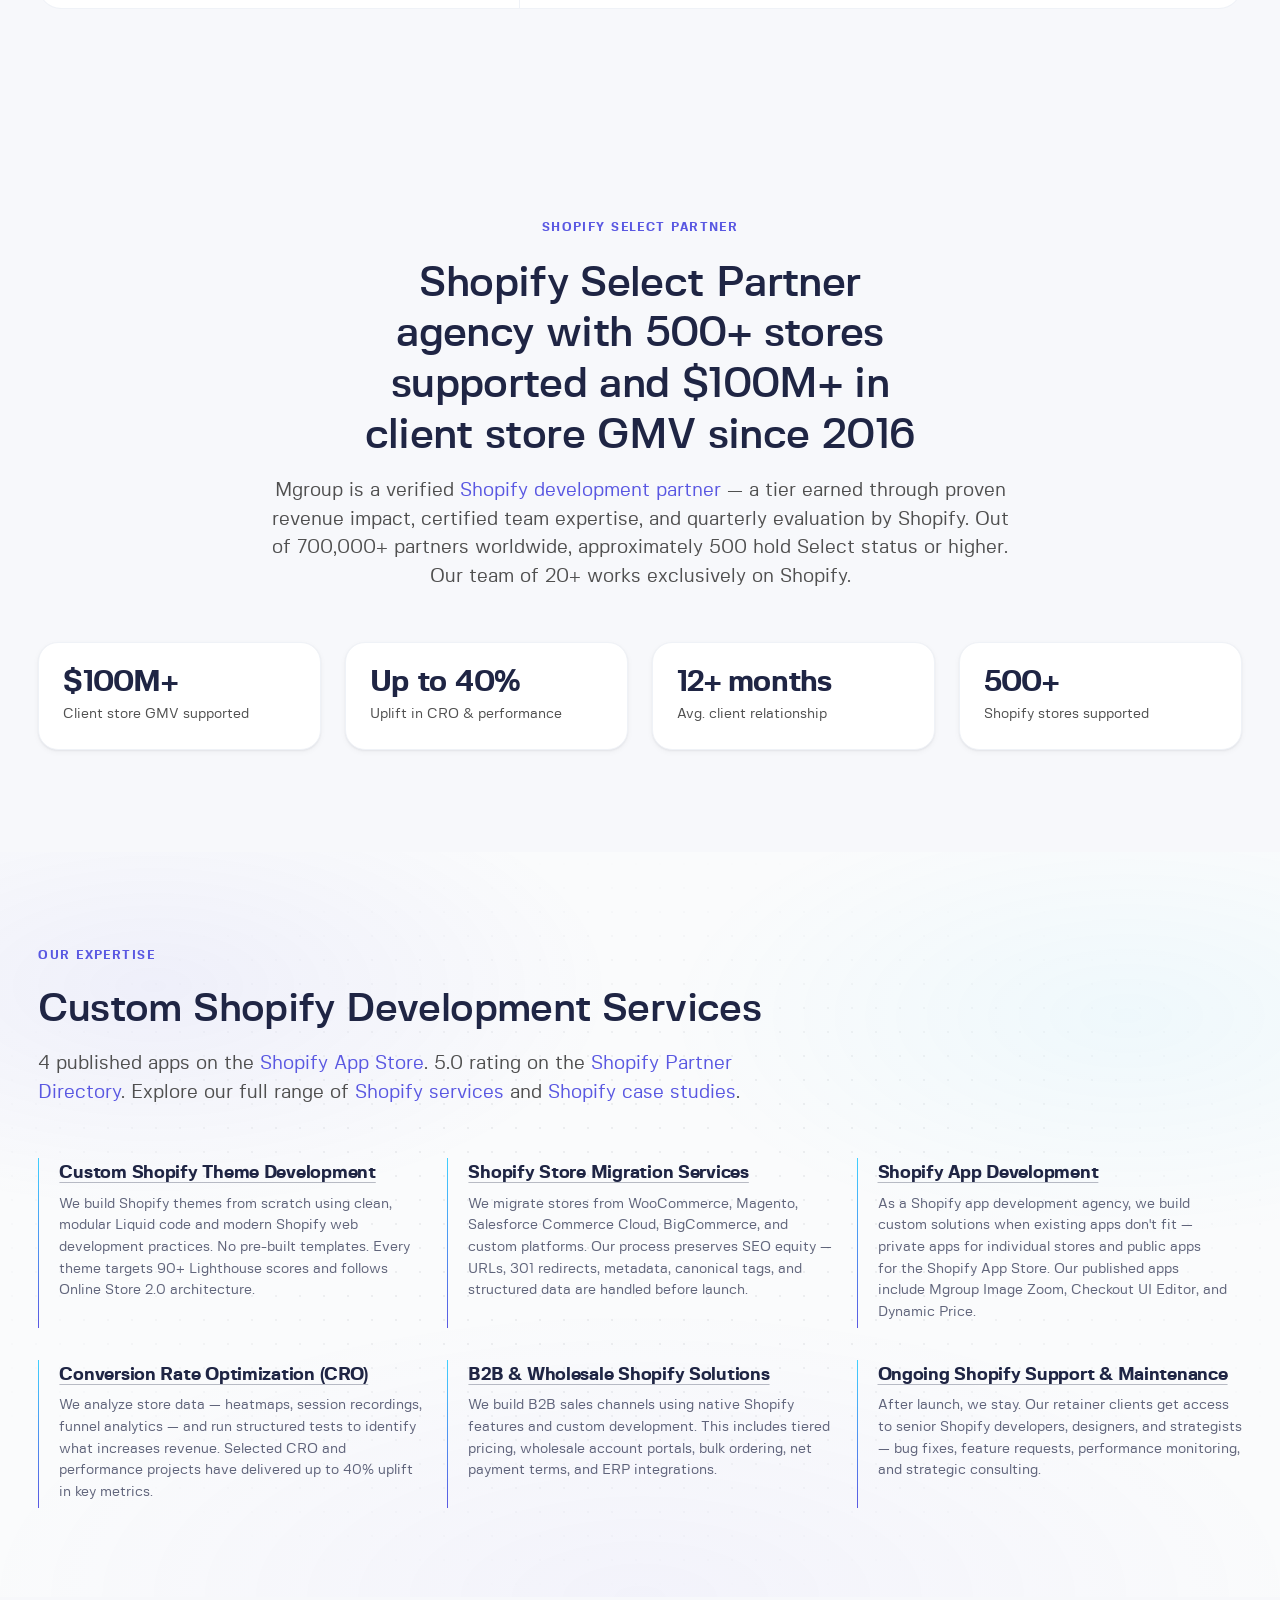
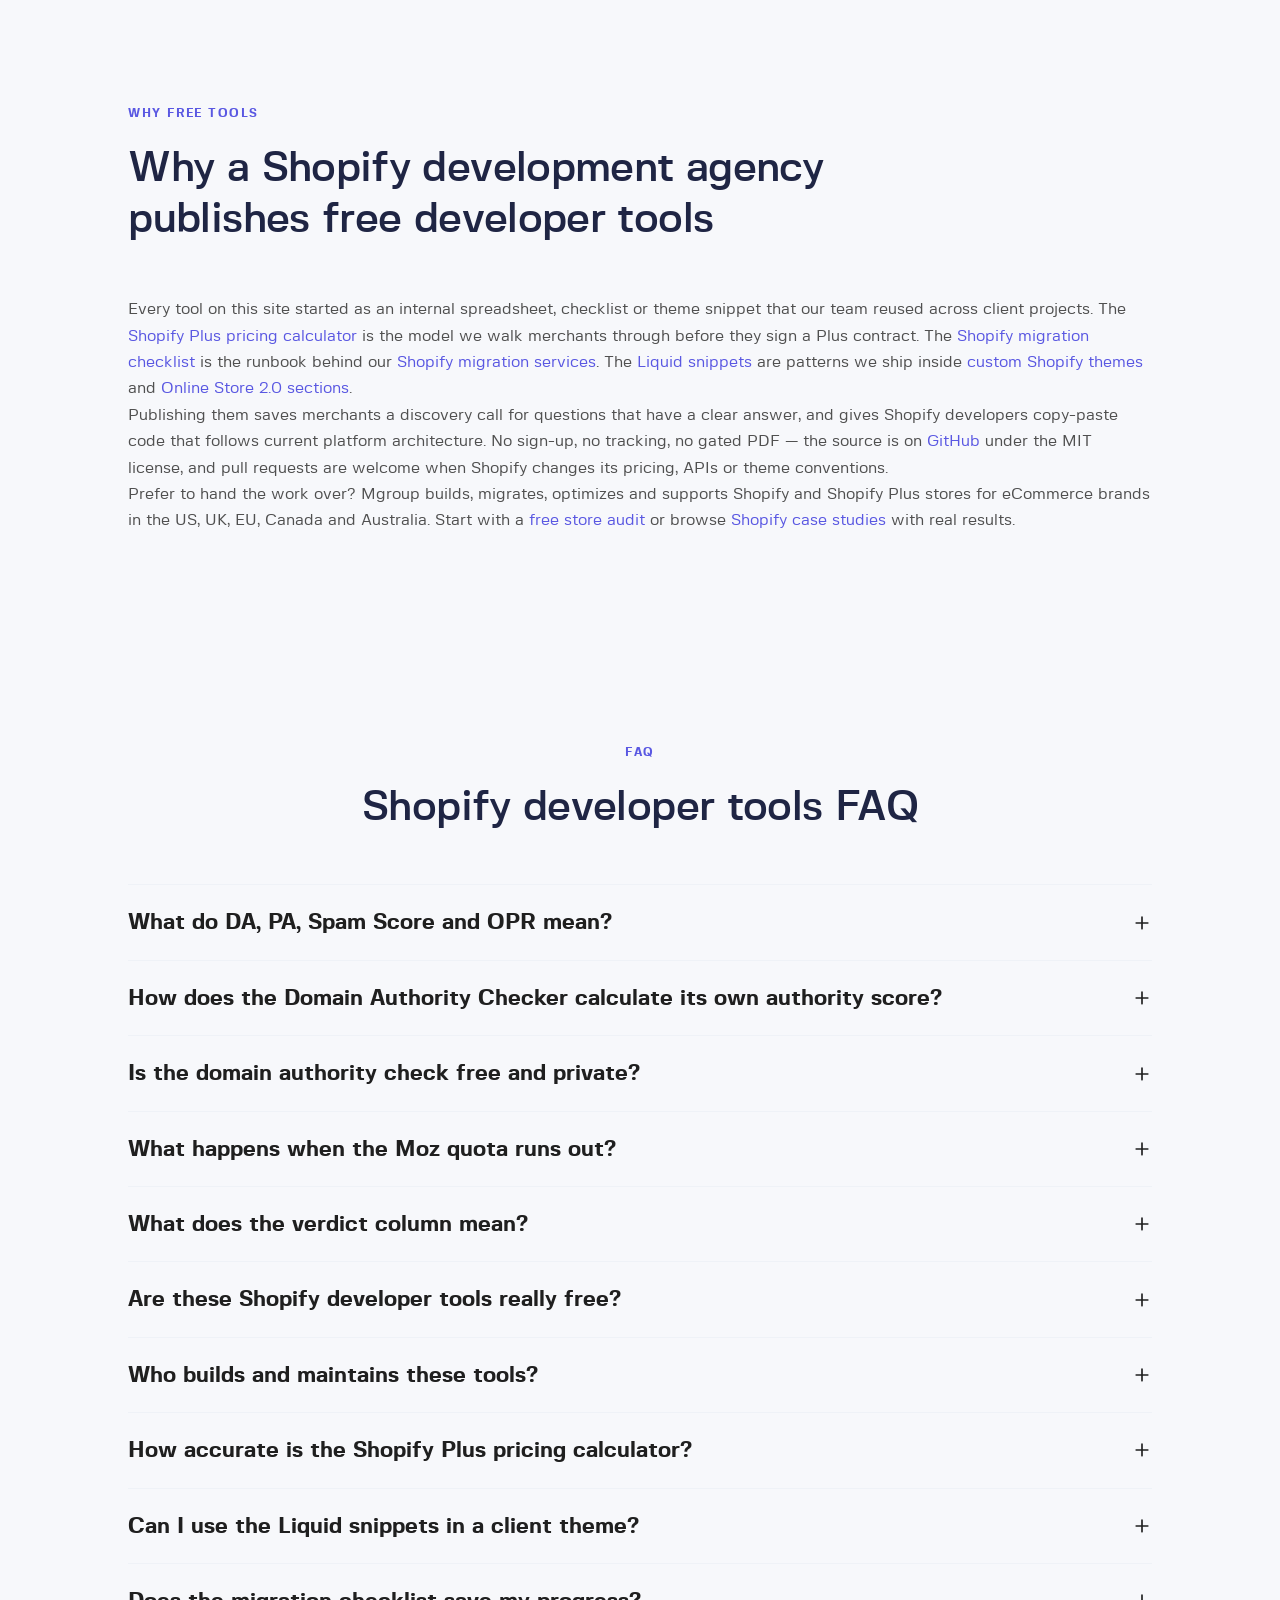
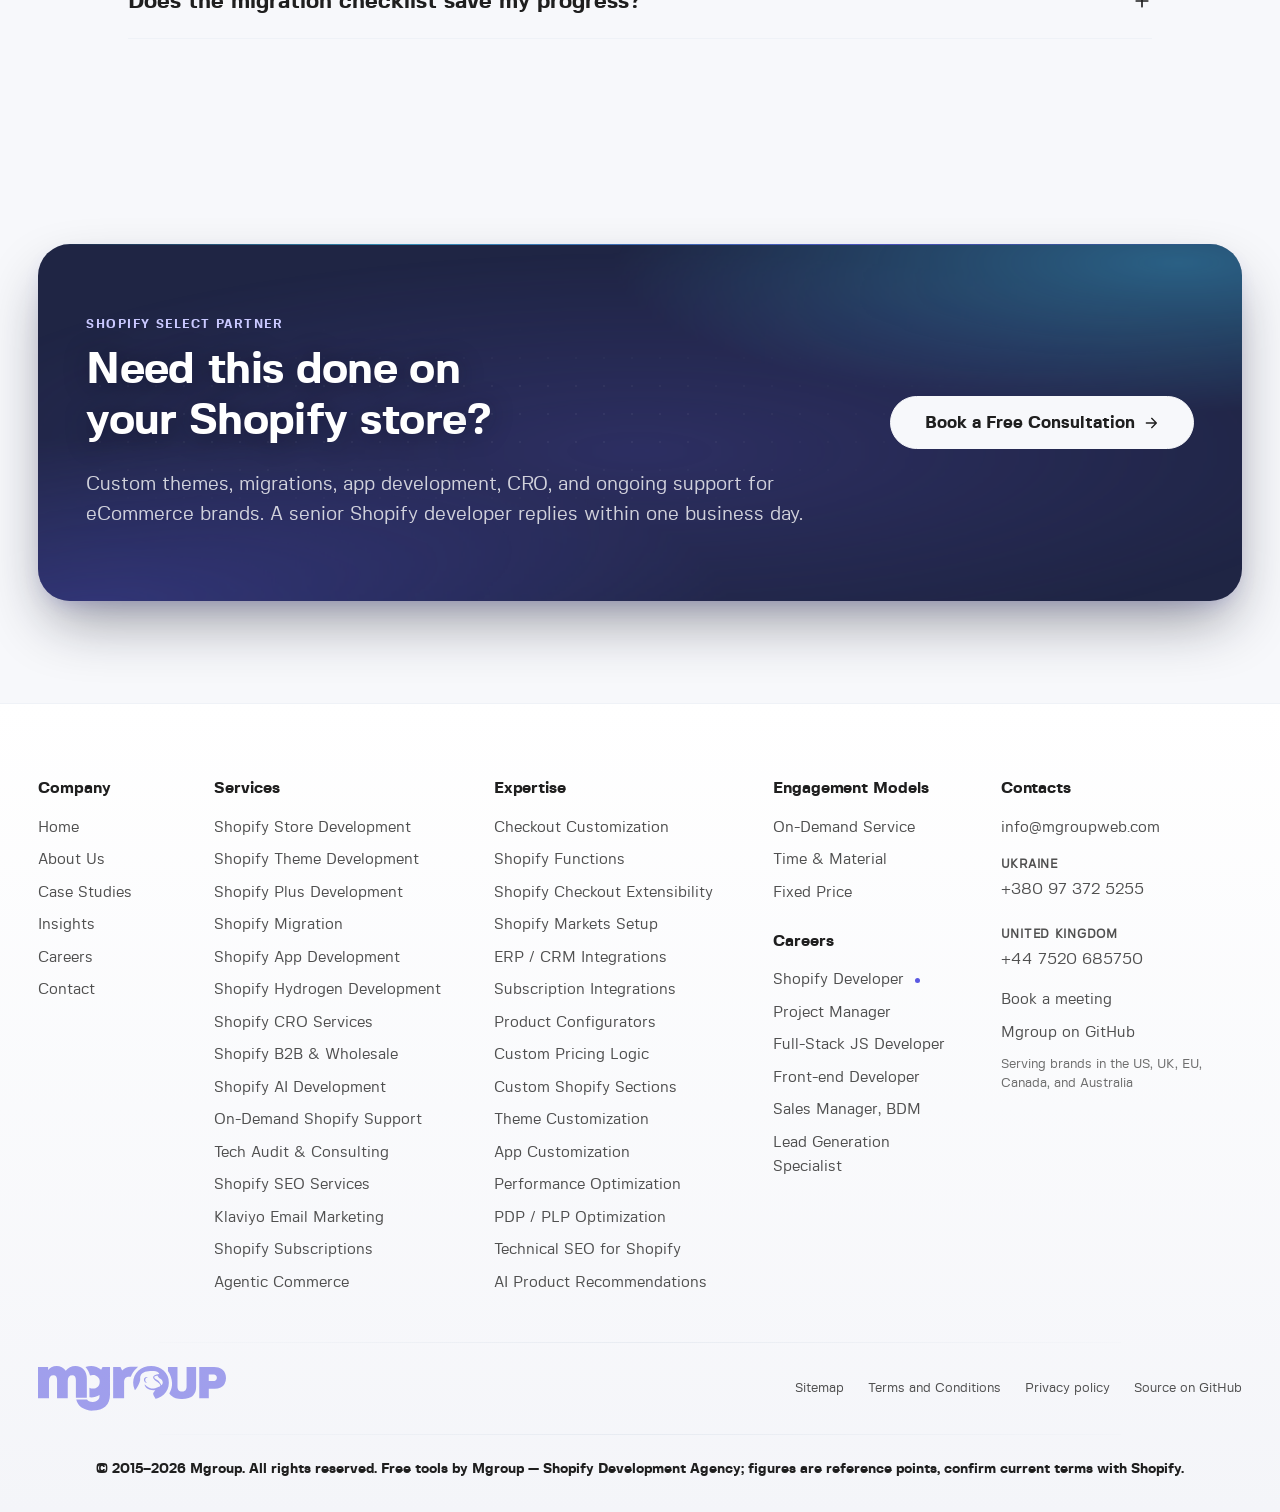
==== commit 870d6feb: "AI/SEO/GEO layer: llms.txt, AI-bot robots, IndexNow key, author + dates - llms.txt: map of every too" ====
--- a/index.html
+++ b/index.html
@@ -4,14 +4,14 @@
 <meta charset="utf-8">
 <meta name="viewport" content="width=device-width, initial-scale=1">
 <meta name="google-site-verification" content="UxmGO-WXx2DRkSGT9gvWTwsmtmUIdBWs4fRpBk4ONsE">
-<title>Free Shopify Developer Tools by Mgroup | Domain Authority Checker, Plus Pricing, Migration</title>
+<title>Free Shopify Developer Tools &amp; Domain Authority Checker | Mgroup</title>
 <meta name="description" content="Free tools from Mgroup, a Shopify Select Partner since 2016: bulk domain authority checker (no sign-up), Shopify Plus pricing calculator, migration checklist and copy-paste Liquid snippets.">
 <link rel="canonical" href="https://mgroupweb.github.io/">
 <meta name="robots" content="index, follow, max-image-preview:large">
 <meta name="theme-color" content="#1F2544">
 <meta property="og:type" content="website">
 <meta property="og:site_name" content="Mgroup Shopify Developer Tools">
-<meta property="og:title" content="Free Shopify Developer Tools by Mgroup | Domain Authority Checker, Plus Pricing, Migration">
+<meta property="og:title" content="Free Shopify Developer Tools &amp; Domain Authority Checker | Mgroup">
 <meta property="og:description" content="Free tools from Mgroup, a Shopify Select Partner since 2016: bulk domain authority checker (no sign-up), Shopify Plus pricing calculator, migration checklist and copy-paste Liquid snippets.">
 <meta property="og:url" content="https://mgroupweb.github.io/">
 <meta property="og:image" content="https://mgroupweb.github.io/assets/img/og.png">
@@ -19,16 +19,16 @@
 <meta property="og:image:height" content="630">
 <meta name="twitter:card" content="summary_large_image">
 <meta name="twitter:site" content="@MgroupWeb">
-<meta name="twitter:title" content="Free Shopify Developer Tools by Mgroup | Domain Authority Checker, Plus Pricing, Migration">
+<meta name="twitter:title" content="Free Shopify Developer Tools &amp; Domain Authority Checker | Mgroup">
 <meta name="twitter:description" content="Free tools from Mgroup, a Shopify Select Partner since 2016: bulk domain authority checker (no sign-up), Shopify Plus pricing calculator, migration checklist and copy-paste Liquid snippets.">
 <meta name="twitter:image" content="https://mgroupweb.github.io/assets/img/og.png">
 <link rel="icon" href="assets/img/mark.svg" type="image/svg+xml">
 <link rel="preload" href="assets/fonts/fivosans/fivosans-bold-webfont.woff2" as="font" type="font/woff2" crossorigin>
 <link rel="preload" href="assets/fonts/fivosans/fivosans-regular-webfont.woff2" as="font" type="font/woff2" crossorigin>
-<link rel="stylesheet" href="assets/css/main-shared.css?v=20260923g">
-<link rel="stylesheet" href="assets/css/main-service.css?v=20260923g">
-<link rel="stylesheet" href="assets/css/tools.css?v=20260923g">
-<script type="application/ld+json">{"@context": "https://schema.org", "@graph": [{"@type": "WebSite", "@id": "https://mgroupweb.github.io/#website", "url": "https://mgroupweb.github.io/", "name": "Mgroup Shopify Developer Tools", "publisher": {"@id": "https://mgroupweb.com/#organization"}, "inLanguage": "en"}, {"@type": "Organization", "@id": "https://mgroupweb.com/#organization", "name": "Mgroup", "alternateName": ["Monkey Group", "Mgroup Shopify Agency", "MgroupWeb"], "legalName": "Monkey Group LLC", "url": "https://mgroupweb.com/", "slogan": [{"@language": "en", "@value": "The monkey as the evolution of intelligence. We grow your business from primitive to perfected."}, {"@language": "uk", "@value": "Мавпа як еволюція інтелекту. Розвиваємо ваш бізнес від примітивного до досконалого."}], "description": "Shopify Select Partner agency founded in 2015 in Zhytomyr, Ukraine, as Monkey Group. Builds, migrates and grows Shopify and Shopify Plus stores: theme and app development, migrations, B2B, CRO, SEO. 500+ stores supported, $100M+ in client store GMV since 2016.", "foundingDate": "2015", "foundingLocation": {"@type": "Place", "name": "Zhytomyr, Ukraine"}, "knowsAbout": ["Shopify", "Shopify Plus", "Shopify theme development", "Shopify app development", "eCommerce migration", "Shopify B2B", "Conversion rate optimization", "Shopify SEO", "Hydrogen headless commerce"], "logo": {"@type": "ImageObject", "@id": "https://mgroupweb.github.io/#logo-round", "url": "https://mgroupweb.github.io/assets/img/mark.svg", "contentUrl": "https://mgroupweb.github.io/assets/img/mark.svg", "encodingFormat": "image/svg+xml", "width": "540", "height": "540", "name": "Mgroup round mark"}, "brand": {"@id": "https://mgroupweb.com/#brand"}, "sameAs": ["https://www.linkedin.com/company/mgroupweb/", "https://twitter.com/MgroupWeb", "https://www.facebook.com/mgroup.dp", "https://www.instagram.com/mgroupweb/", "https://www.shopify.com/partners/directory/partner/mgroup", "https://github.com/mgroupweb"]}, {"@type": "CollectionPage", "url": "https://mgroupweb.github.io/", "name": "Free Shopify Developer Tools by Mgroup", "isPartOf": {"@id": "https://mgroupweb.github.io/#website"}, "about": {"@id": "https://mgroupweb.com/#organization"}, "hasPart": [{"@type": "WebApplication", "name": "Domain Authority Checker", "url": "https://mgroupweb.github.io/#authority", "applicationCategory": "SEO tool", "operatingSystem": "Any", "offers": {"@type": "Offer", "price": "0", "priceCurrency": "USD"}}, {"@type": "WebApplication", "name": "Shopify Plus Pricing Calculator", "url": "https://mgroupweb.github.io/shopify-plus-pricing-calculator/"}, {"@type": "HowTo", "name": "Shopify Migration Checklist", "url": "https://mgroupweb.github.io/shopify-migration-checklist/"}, {"@type": "TechArticle", "name": "Shopify Liquid Snippets", "url": "https://mgroupweb.github.io/shopify-liquid-snippets/"}]}, {"@type": "FAQPage", "mainEntity": [{"@type": "Question", "name": "What do DA, PA, Spam Score and OPR mean?", "acceptedAnswer": {"@type": "Answer", "text": "DA (Domain Authority) and PA (Page Authority) are Moz's 1–100 predictions of how well a domain or page will rank, built from its link profile; Spam Score is Moz's 0–100% estimate of how similar a site is to sites Google has penalised. OPR is Open PageRank, a 0–10 PageRank calculated on the open Common Crawl link graph — a free, independent counterpart to Ahrefs DR. Different indexes, so the numbers rarely match — use them together, not in isolation."}}, {"@type": "Question", "name": "How does the Domain Authority Checker calculate its own authority score?", "acceptedAnswer": {"@type": "Answer", "text": "The authority score is 100 minus 10 times the base-10 logarithm of the domain's position in the Tranco list, a research-grade ranking of the most visited domains built from several traffic sources. Rank 1 scores 100, rank 1,000 scores 70, rank 1,000,000 scores 40. It is a traffic-based proxy comparable in spirit to Moz DA or Ahrefs DR, but it is not those metrics and does not measure backlinks."}}, {"@type": "Question", "name": "Is the domain authority check free and private?", "acceptedAnswer": {"@type": "Answer", "text": "Yes. Up to 25 domains per run, no sign-up and no API key. Traffic rank and domain age are fetched by your browser directly from the public Tranco API and registry RDAP; DA, PA, Spam and Radar rank pass through Mgroup's proxy, which caches results and does not log who checked what."}}, {"@type": "Question", "name": "What happens when the Moz quota runs out?", "acceptedAnswer": {"@type": "Answer", "text": "The free Moz tier gives a small monthly allowance, so the checker shows how many rows are left, serves DA/PA/Spam from a 30-day cache for domains seen recently, and falls back to Cloudflare Radar's domain-ranking bucket plus the Tranco-based authority score for everything else. A banner tells you when that fallback is active."}}, {"@type": "Question", "name": "What does the verdict column mean?", "acceptedAnswer": {"@type": "Answer", "text": "Strong means a well-ranked, established domain with no warning flags. Moderate and Low describe weaker traffic. Weak, Unranked and Avoid usually point to link farms, expired domains or brand-new sites — always confirm that a site links out with dofollow and has real editorial content before paying for a placement."}}, {"@type": "Question", "name": "Are these Shopify developer tools really free?", "acceptedAnswer": {"@type": "Answer", "text": "Yes. Every tool on mgroupweb.github.io is free, needs no account and sets no tracking cookies. The code is open source under the MIT license on GitHub."}}, {"@type": "Question", "name": "Who builds and maintains these tools?", "acceptedAnswer": {"@type": "Answer", "text": "Mgroup, a Shopify development agency and certified Shopify Select Partner since 2016 with a team of 20+ working exclusively on Shopify. The tools reflect the same figures, checklists and code patterns we use on client projects."}}, {"@type": "Question", "name": "How accurate is the Shopify Plus pricing calculator?", "acceptedAnswer": {"@type": "Answer", "text": "It models the published structure of Shopify Plus pricing — a flat base fee of about $2,300–$2,500 per month, a 0.25% revenue-based fee above roughly $800k in monthly sales, a reported $40,000 monthly cap and the extra fee for third-party gateways. Shopify revises terms periodically, so confirm current numbers with Shopify before you sign."}}, {"@type": "Question", "name": "Can I use the Liquid snippets in a client theme?", "acceptedAnswer": {"@type": "Answer", "text": "Yes. The snippets are MIT licensed and written for Online Store 2.0 themes. Test them in a duplicate theme first and adapt class names to your theme's CSS."}}, {"@type": "Question", "name": "Does the migration checklist save my progress?", "acceptedAnswer": {"@type": "Answer", "text": "Progress is stored in your browser's localStorage only — nothing is sent to a server. Use \"Copy as plan\" to export the checklist as plain text for your team or project tracker."}}]}]}</script>
+<link rel="stylesheet" href="assets/css/main-shared.css?v=20260923h">
+<link rel="stylesheet" href="assets/css/main-service.css?v=20260923h">
+<link rel="stylesheet" href="assets/css/tools.css?v=20260923h">
+<script type="application/ld+json">{"@context": "https://schema.org", "@graph": [{"@type": "WebSite", "@id": "https://mgroupweb.github.io/#website", "url": "https://mgroupweb.github.io/", "name": "Mgroup Shopify Developer Tools", "publisher": {"@id": "https://mgroupweb.com/#organization"}, "inLanguage": "en"}, {"@type": "Organization", "@id": "https://mgroupweb.com/#organization", "name": "Mgroup", "alternateName": ["Monkey Group", "Mgroup Shopify Agency", "MgroupWeb"], "legalName": "Monkey Group LLC", "url": "https://mgroupweb.com/", "slogan": [{"@language": "en", "@value": "The monkey as the evolution of intelligence. We grow your business from primitive to perfected."}, {"@language": "uk", "@value": "Мавпа як еволюція інтелекту. Розвиваємо ваш бізнес від примітивного до досконалого."}], "description": "Shopify Select Partner agency founded in 2015 in Zhytomyr, Ukraine, as Monkey Group. Builds, migrates and grows Shopify and Shopify Plus stores: theme and app development, migrations, B2B, CRO, SEO. 500+ stores supported, $100M+ in client store GMV since 2016.", "foundingDate": "2015", "foundingLocation": {"@type": "Place", "name": "Zhytomyr, Ukraine"}, "knowsAbout": ["Shopify", "Shopify Plus", "Shopify theme development", "Shopify app development", "eCommerce migration", "Shopify B2B", "Conversion rate optimization", "Shopify SEO", "Hydrogen headless commerce"], "logo": {"@type": "ImageObject", "@id": "https://mgroupweb.github.io/#logo-round", "url": "https://mgroupweb.github.io/assets/img/mark.svg", "contentUrl": "https://mgroupweb.github.io/assets/img/mark.svg", "encodingFormat": "image/svg+xml", "width": "540", "height": "540", "name": "Mgroup round mark"}, "brand": {"@id": "https://mgroupweb.com/#brand"}, "sameAs": ["https://www.linkedin.com/company/mgroupweb/", "https://twitter.com/MgroupWeb", "https://www.facebook.com/mgroup.dp", "https://www.instagram.com/mgroupweb/", "https://www.shopify.com/partners/directory/partner/mgroup", "https://github.com/mgroupweb"]}, {"@type": "Person", "@id": "https://mgroupweb.com/author/oleh-stupak/", "name": "Oleh Stupak", "jobTitle": "CEO at MGROUP", "url": "https://mgroupweb.com/author/oleh-stupak/", "image": "https://mgroupweb.com/assets/media/2026/07/omgroup-150x150.webp", "worksFor": {"@id": "https://mgroupweb.com/#organization"}, "sameAs": ["https://www.linkedin.com/in/olehstupak/"]}, {"@type": "CollectionPage", "url": "https://mgroupweb.github.io/", "name": "Free Shopify Developer Tools by Mgroup", "isPartOf": {"@id": "https://mgroupweb.github.io/#website"}, "about": {"@id": "https://mgroupweb.com/#organization"}, "description": "Practical, no-login tools we use in real Shopify projects, built and maintained by Mgroup, a Shopify development agency and certified Shopify Select Partner since 2016: bulk domain authority checker, Shopify Plus pricing calculator, Shopify migration checklist and Liquid snippets.", "datePublished": "2026-09-11", "dateModified": "2026-09-23", "author": {"@id": "https://mgroupweb.com/author/oleh-stupak/"}, "publisher": {"@id": "https://mgroupweb.com/#organization"}, "inLanguage": "en", "hasPart": [{"@type": "WebApplication", "name": "Domain Authority Checker", "url": "https://mgroupweb.github.io/#authority", "applicationCategory": "SEO tool", "operatingSystem": "Any", "offers": {"@type": "Offer", "price": "0", "priceCurrency": "USD"}}, {"@type": "WebApplication", "name": "Shopify Plus Pricing Calculator", "url": "https://mgroupweb.github.io/shopify-plus-pricing-calculator/"}, {"@type": "HowTo", "name": "Shopify Migration Checklist", "url": "https://mgroupweb.github.io/shopify-migration-checklist/"}, {"@type": "TechArticle", "name": "Shopify Liquid Snippets", "url": "https://mgroupweb.github.io/shopify-liquid-snippets/"}]}, {"@type": "FAQPage", "mainEntity": [{"@type": "Question", "name": "What do DA, PA, Spam Score and OPR mean?", "acceptedAnswer": {"@type": "Answer", "text": "DA (Domain Authority) and PA (Page Authority) are Moz's 1–100 predictions of how well a domain or page will rank, built from its link profile; Spam Score is Moz's 0–100% estimate of how similar a site is to sites Google has penalised. OPR is Open PageRank, a 0–10 PageRank calculated on the open Common Crawl link graph — a free, independent counterpart to Ahrefs DR. Different indexes, so the numbers rarely match — use them together, not in isolation."}}, {"@type": "Question", "name": "How does the Domain Authority Checker calculate its own authority score?", "acceptedAnswer": {"@type": "Answer", "text": "The authority score is 100 minus 10 times the base-10 logarithm of the domain's position in the Tranco list, a research-grade ranking of the most visited domains built from several traffic sources. Rank 1 scores 100, rank 1,000 scores 70, rank 1,000,000 scores 40. It is a traffic-based proxy comparable in spirit to Moz DA or Ahrefs DR, but it is not those metrics and does not measure backlinks."}}, {"@type": "Question", "name": "Is the domain authority check free and private?", "acceptedAnswer": {"@type": "Answer", "text": "Yes. Up to 25 domains per run, no sign-up and no API key. Traffic rank and domain age are fetched by your browser directly from the public Tranco API and registry RDAP; DA, PA, Spam and Radar rank pass through Mgroup's proxy, which caches results and does not log who checked what."}}, {"@type": "Question", "name": "What happens when the Moz quota runs out?", "acceptedAnswer": {"@type": "Answer", "text": "The free Moz tier gives a small monthly allowance, so the checker shows how many rows are left, serves DA/PA/Spam from a 30-day cache for domains seen recently, and falls back to Cloudflare Radar's domain-ranking bucket plus the Tranco-based authority score for everything else. A banner tells you when that fallback is active."}}, {"@type": "Question", "name": "What does the verdict column mean?", "acceptedAnswer": {"@type": "Answer", "text": "Strong means a well-ranked, established domain with no warning flags. Moderate and Low describe weaker traffic. Weak, Unranked and Avoid usually point to link farms, expired domains or brand-new sites — always confirm that a site links out with dofollow and has real editorial content before paying for a placement."}}, {"@type": "Question", "name": "Are these Shopify developer tools really free?", "acceptedAnswer": {"@type": "Answer", "text": "Yes. Every tool on mgroupweb.github.io is free, needs no account and sets no tracking cookies. The code is open source under the MIT license on GitHub."}}, {"@type": "Question", "name": "Who builds and maintains these tools?", "acceptedAnswer": {"@type": "Answer", "text": "Mgroup, a Shopify development agency and certified Shopify Select Partner since 2016 with a team of 20+ working exclusively on Shopify. The tools reflect the same figures, checklists and code patterns we use on client projects."}}, {"@type": "Question", "name": "How accurate is the Shopify Plus pricing calculator?", "acceptedAnswer": {"@type": "Answer", "text": "It models the published structure of Shopify Plus pricing — a flat base fee of about $2,300–$2,500 per month, a 0.25% revenue-based fee above roughly $800k in monthly sales, a reported $40,000 monthly cap and the extra fee for third-party gateways. Shopify revises terms periodically, so confirm current numbers with Shopify before you sign."}}, {"@type": "Question", "name": "Can I use the Liquid snippets in a client theme?", "acceptedAnswer": {"@type": "Answer", "text": "Yes. The snippets are MIT licensed and written for Online Store 2.0 themes. Test them in a duplicate theme first and adapt class names to your theme's CSS."}}, {"@type": "Question", "name": "Does the migration checklist save my progress?", "acceptedAnswer": {"@type": "Answer", "text": "Progress is stored in your browser's localStorage only — nothing is sent to a server. Use \"Copy as plan\" to export the checklist as plain text for your team or project tracker."}}]}]}</script>
 </head>
 <body class="is-page-inner service-page tools-page">
 <nav class="hero-nav hero-nav--on-dark" aria-label="Primary">
@@ -47,7 +47,7 @@
   <button class="hero-nav__burger" id="nav-burger" type="button" aria-expanded="false" aria-controls="nav-menu" aria-label="Open menu"><svg class="menuicon" xmlns="http://www.w3.org/2000/svg" width="40" height="40" viewBox="0 0 50 50" aria-hidden="true"><title>Toggle Menu</title><g><line class="menuicon__bar" x1="13" y1="16.5" x2="37" y2="16.5"></line><line class="menuicon__bar" x1="13" y1="24.5" x2="37" y2="24.5"></line><line class="menuicon__bar" x1="13" y1="32.5" x2="37" y2="32.5"></line><circle class="menuicon__circle" r="23" cx="25" cy="25"></circle></g></svg></button>
 </nav>
 <section class="fx-hero" aria-labelledby="page-title">
-  <video class="fx-hero__video" muted playsinline preload="none" poster="assets/media/hero-aria-poster.jpg" data-src="assets/media/hero-aria.mp4?v=20260923g" aria-hidden="true" tabindex="-1"></video>
+  <video class="fx-hero__video" muted playsinline preload="none" poster="assets/media/hero-aria-poster.jpg" data-src="assets/media/hero-aria.mp4?v=20260923h" aria-hidden="true" tabindex="-1"></video>
   <div class="fx-hero__veil" aria-hidden="true"></div>
   <div class="fx-hero__content">
     <p class="fx-hero__intro" aria-hidden="true">Hey there, meet the Mgroup toolkit,<br>free Shopify tools from a Shopify Select Partner since 2016</p>
@@ -258,8 +258,8 @@
     <div class="mg-footer__copyright">© 2015–2026 <a href="https://mgroupweb.com/">Mgroup</a>. All rights reserved. Free tools by <a href="https://mgroupweb.com/">Mgroup — Shopify Development Agency</a>; figures are reference points, confirm current terms with Shopify.</div>
   </div>
 </footer>
-<script src="assets/js/main.js?v=20260923g" defer></script>
-<script src="assets/js/fx-hero.js?v=20260923g" defer></script>
-<script src="assets/js/authority.js?v=20260923g" defer></script>
+<script src="assets/js/main.js?v=20260923h" defer></script>
+<script src="assets/js/fx-hero.js?v=20260923h" defer></script>
+<script src="assets/js/authority.js?v=20260923h" defer></script>
 </body>
 </html>
--- a/assets/css/tools.css
+++ b/assets/css/tools.css
@@ -190,3 +190,7 @@
 .fx-pill svg{width:12px;height:12px;flex:0 0 12px}
 .fx-sr{position:absolute;width:1px;height:1px;overflow:hidden;clip:rect(0 0 0 0);white-space:nowrap}
 @media (prefers-reduced-motion:reduce){.fx-pills{transition:none}.fx-cursor{animation:none}}
+
+/* Hero byline: author + updated date (E-E-A-T / freshness) */
+.hero-byline{display:block;margin-top:.75rem;font-size:.875em;opacity:.72}
+.hero-byline a{color:inherit;text-decoration:underline;text-underline-offset:3px}
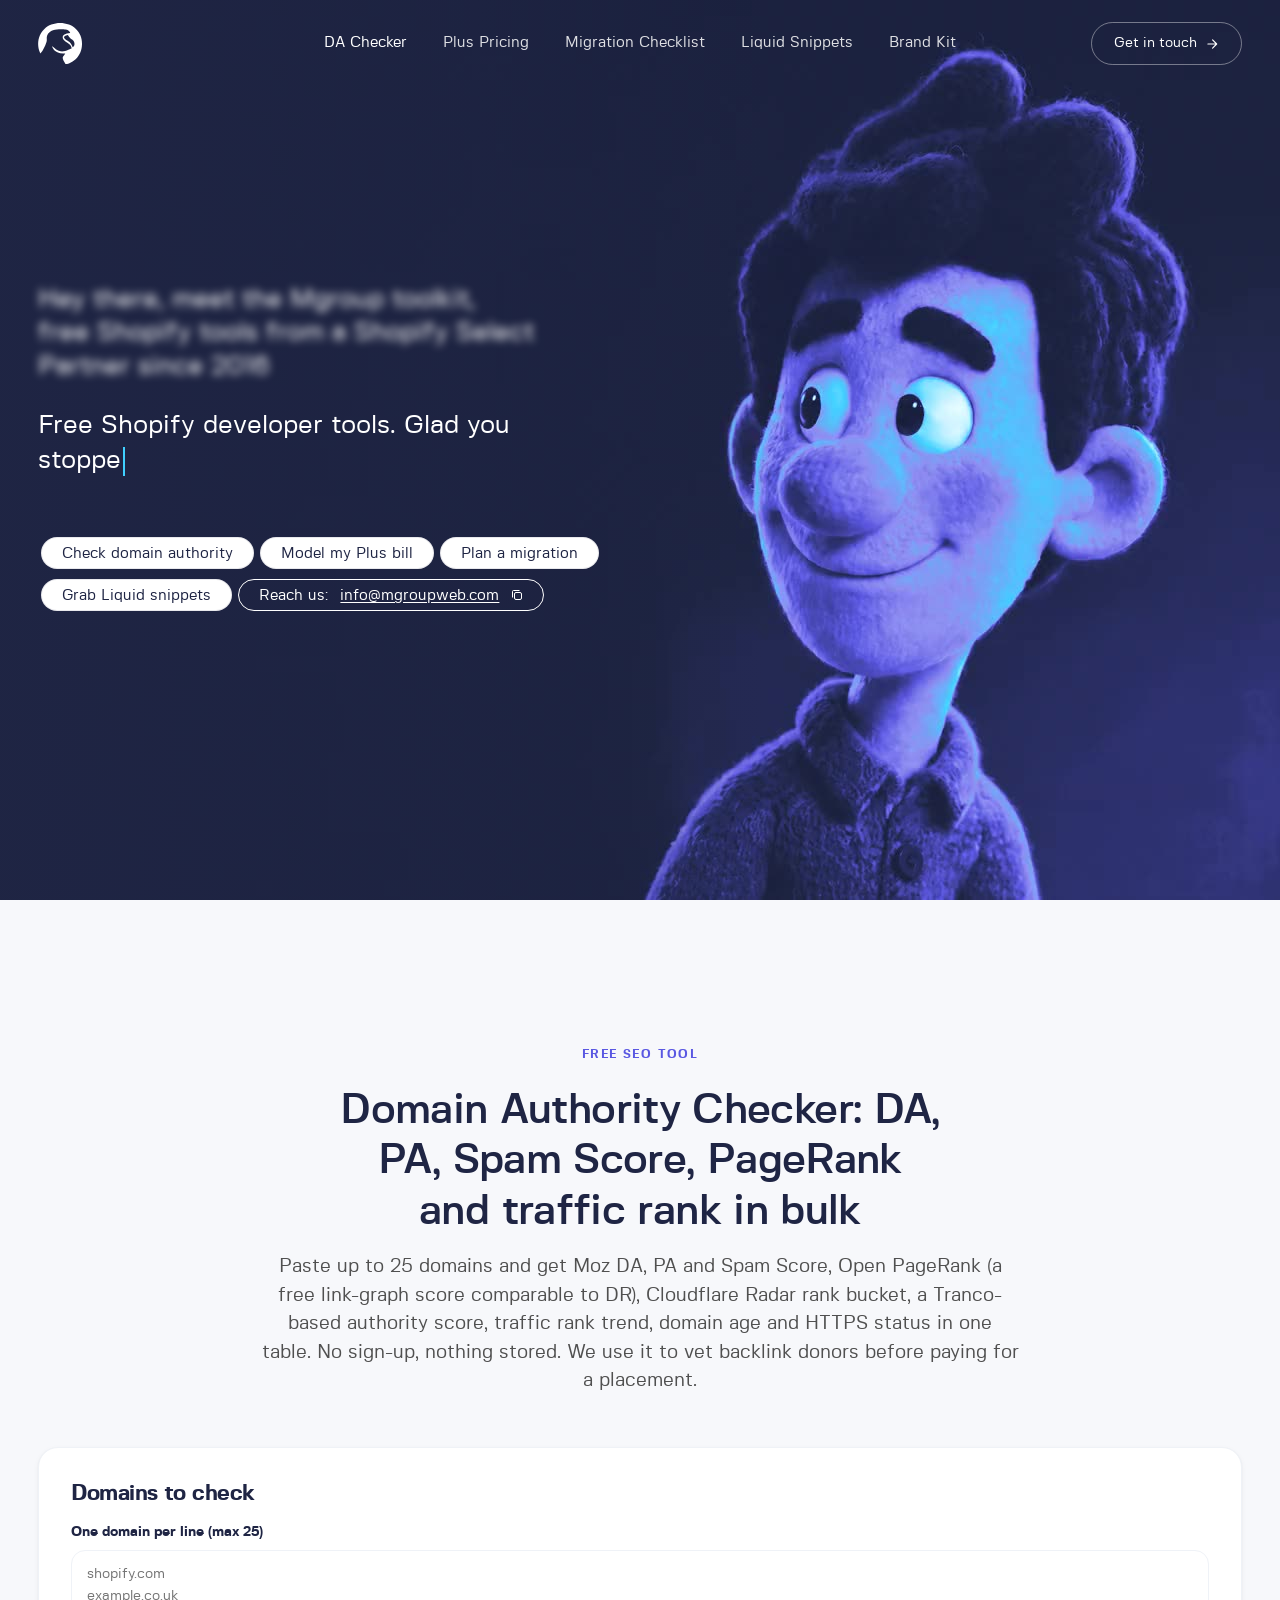
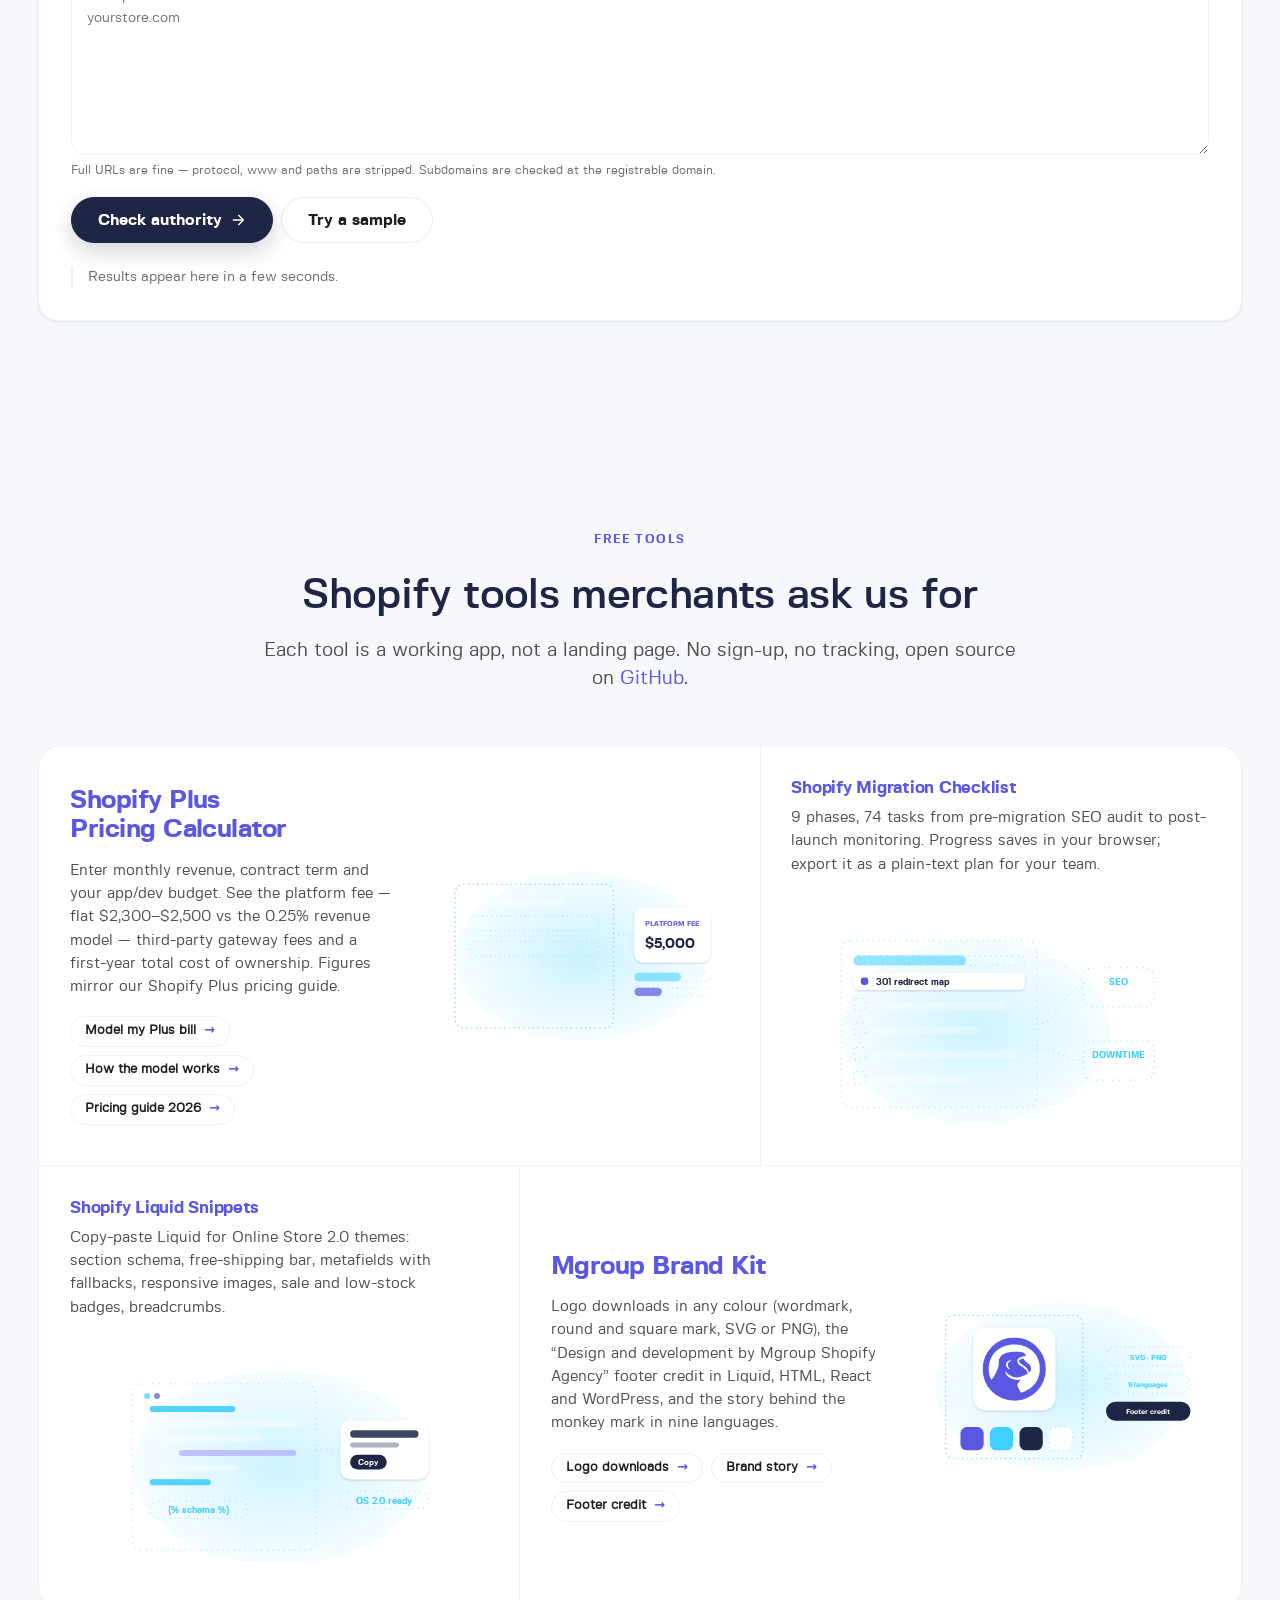
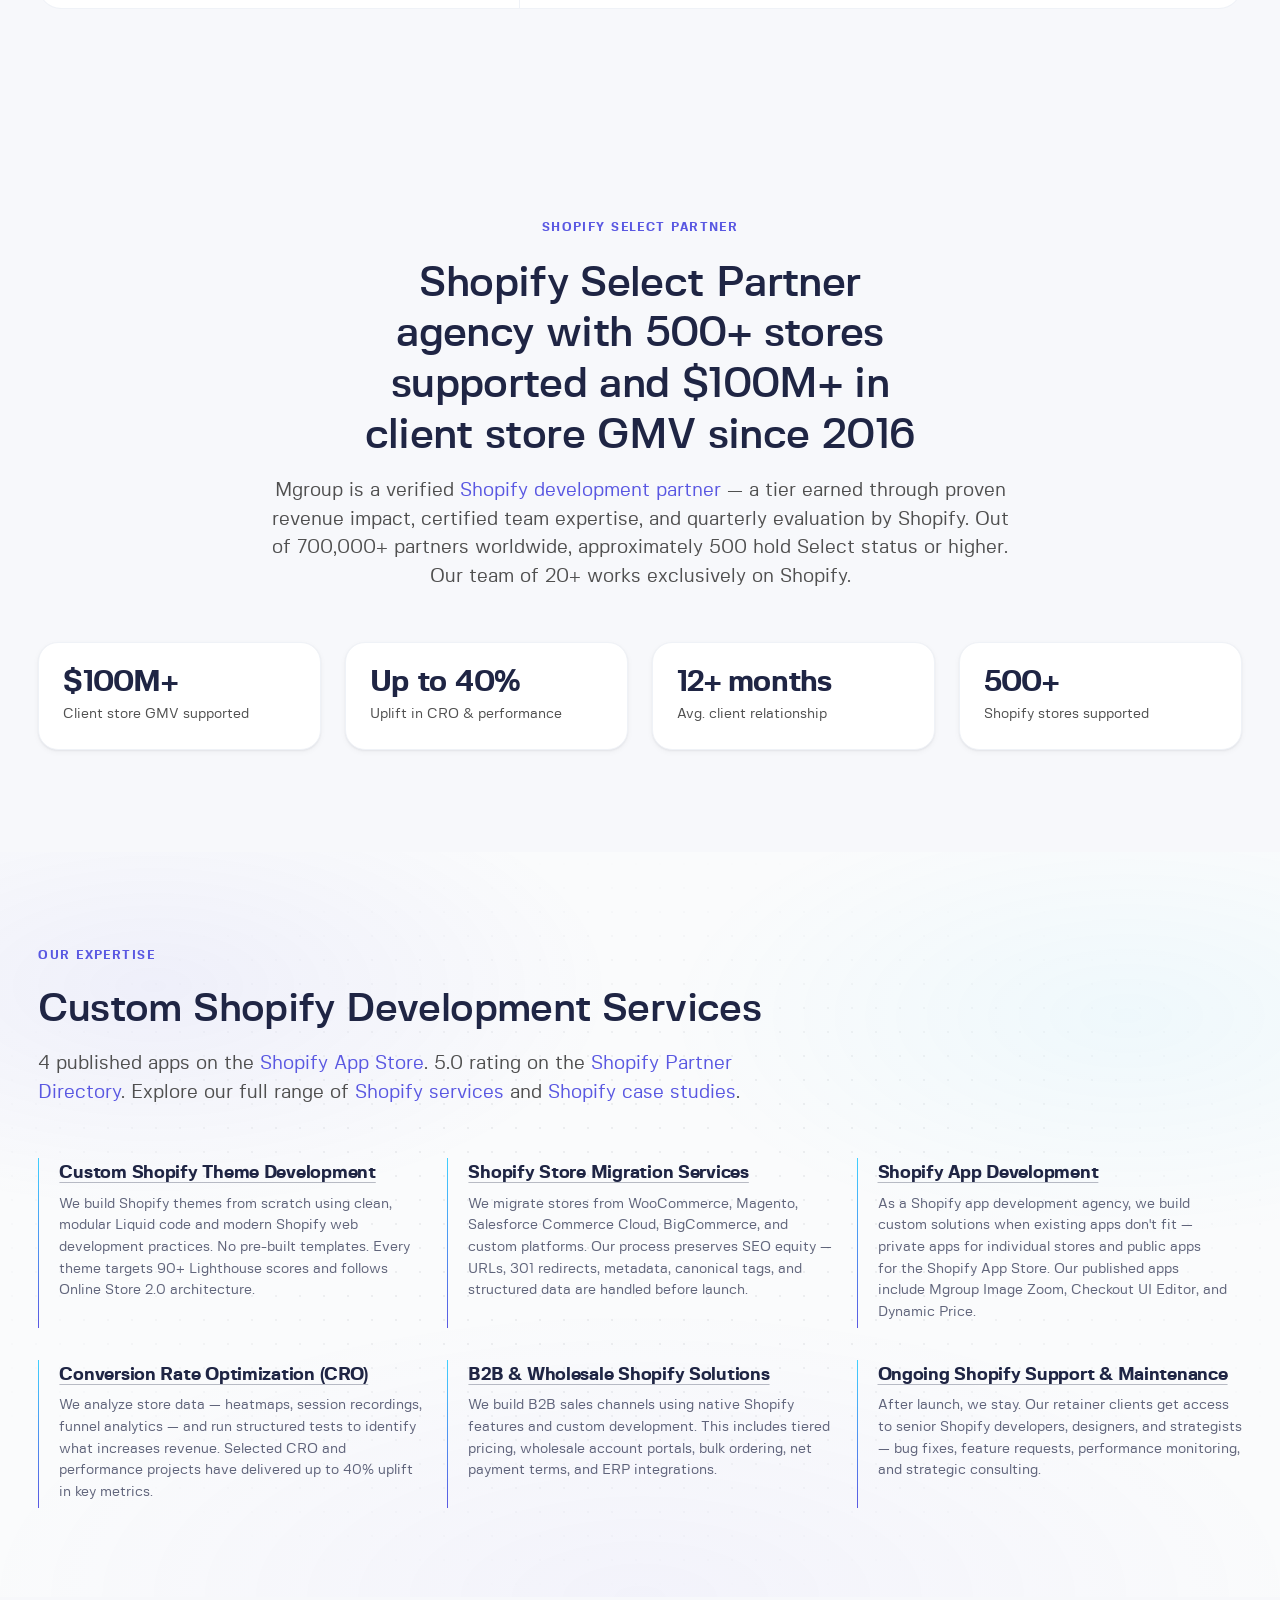
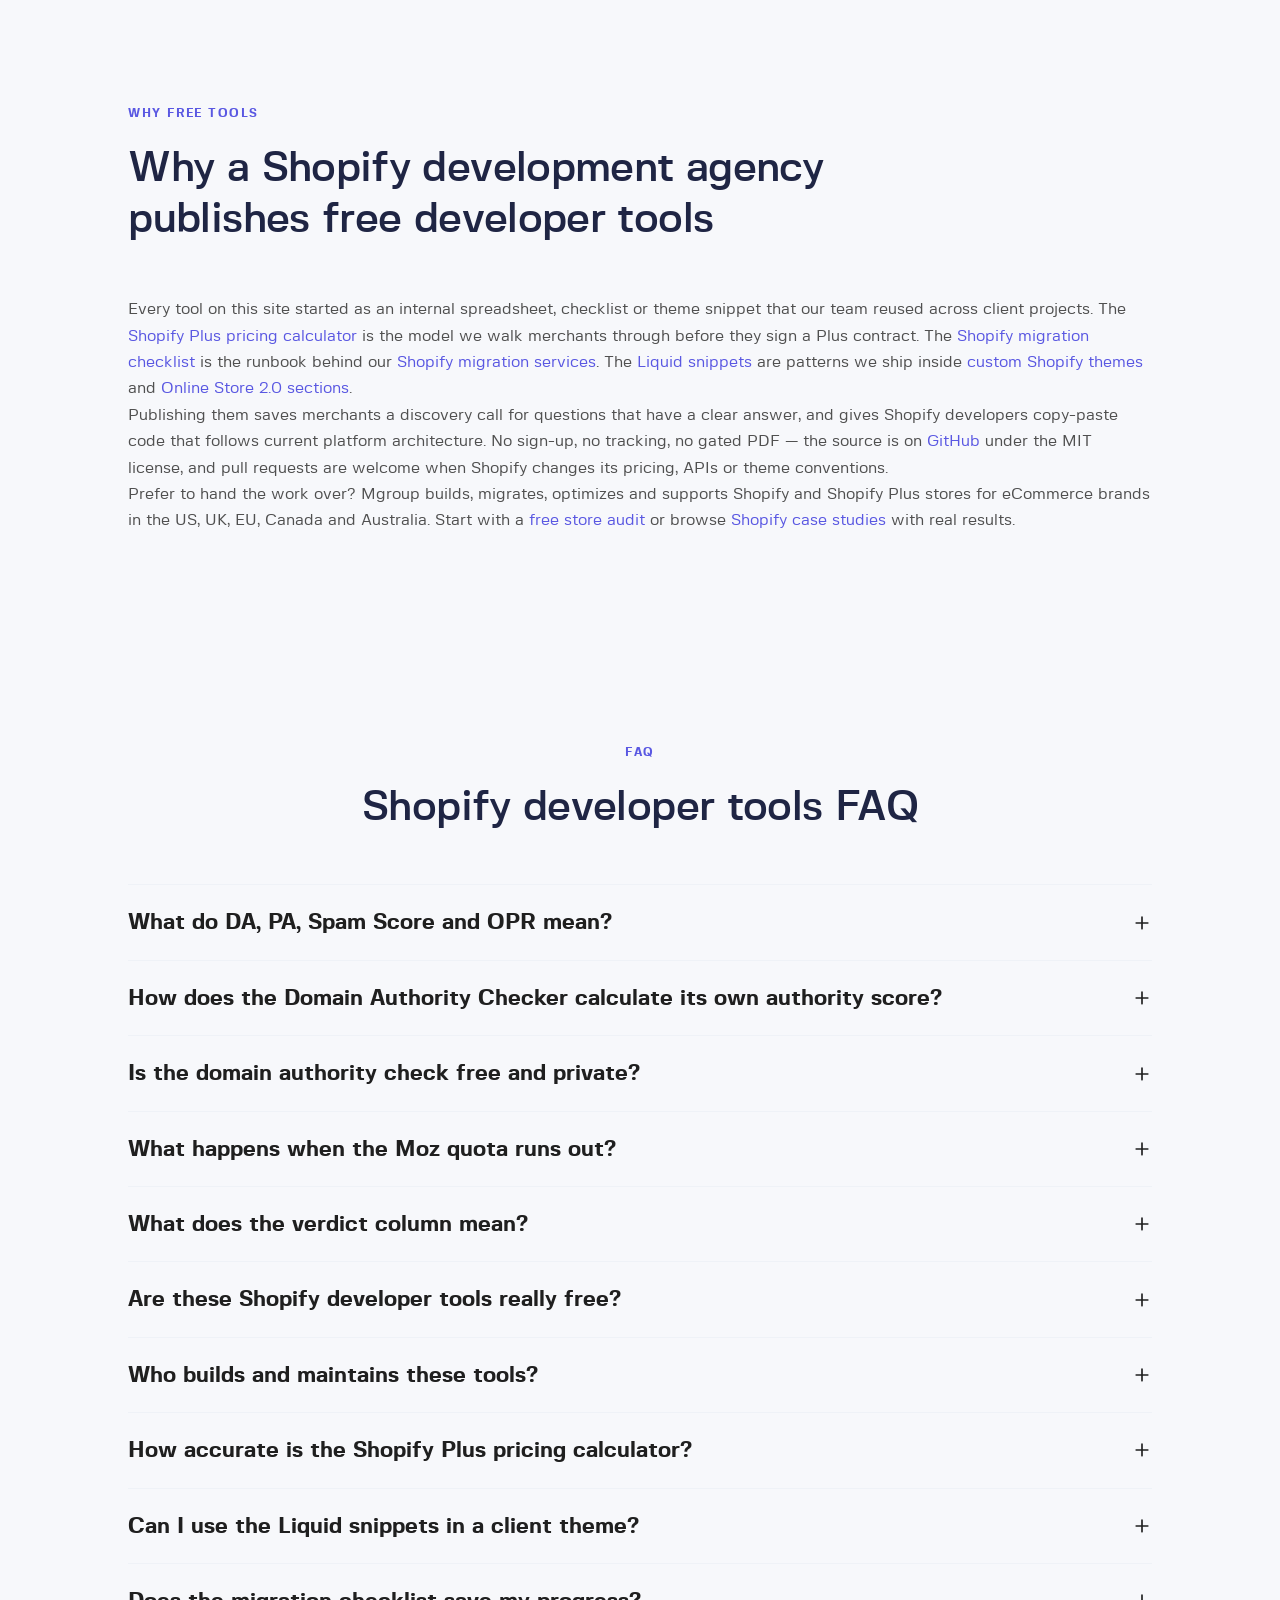
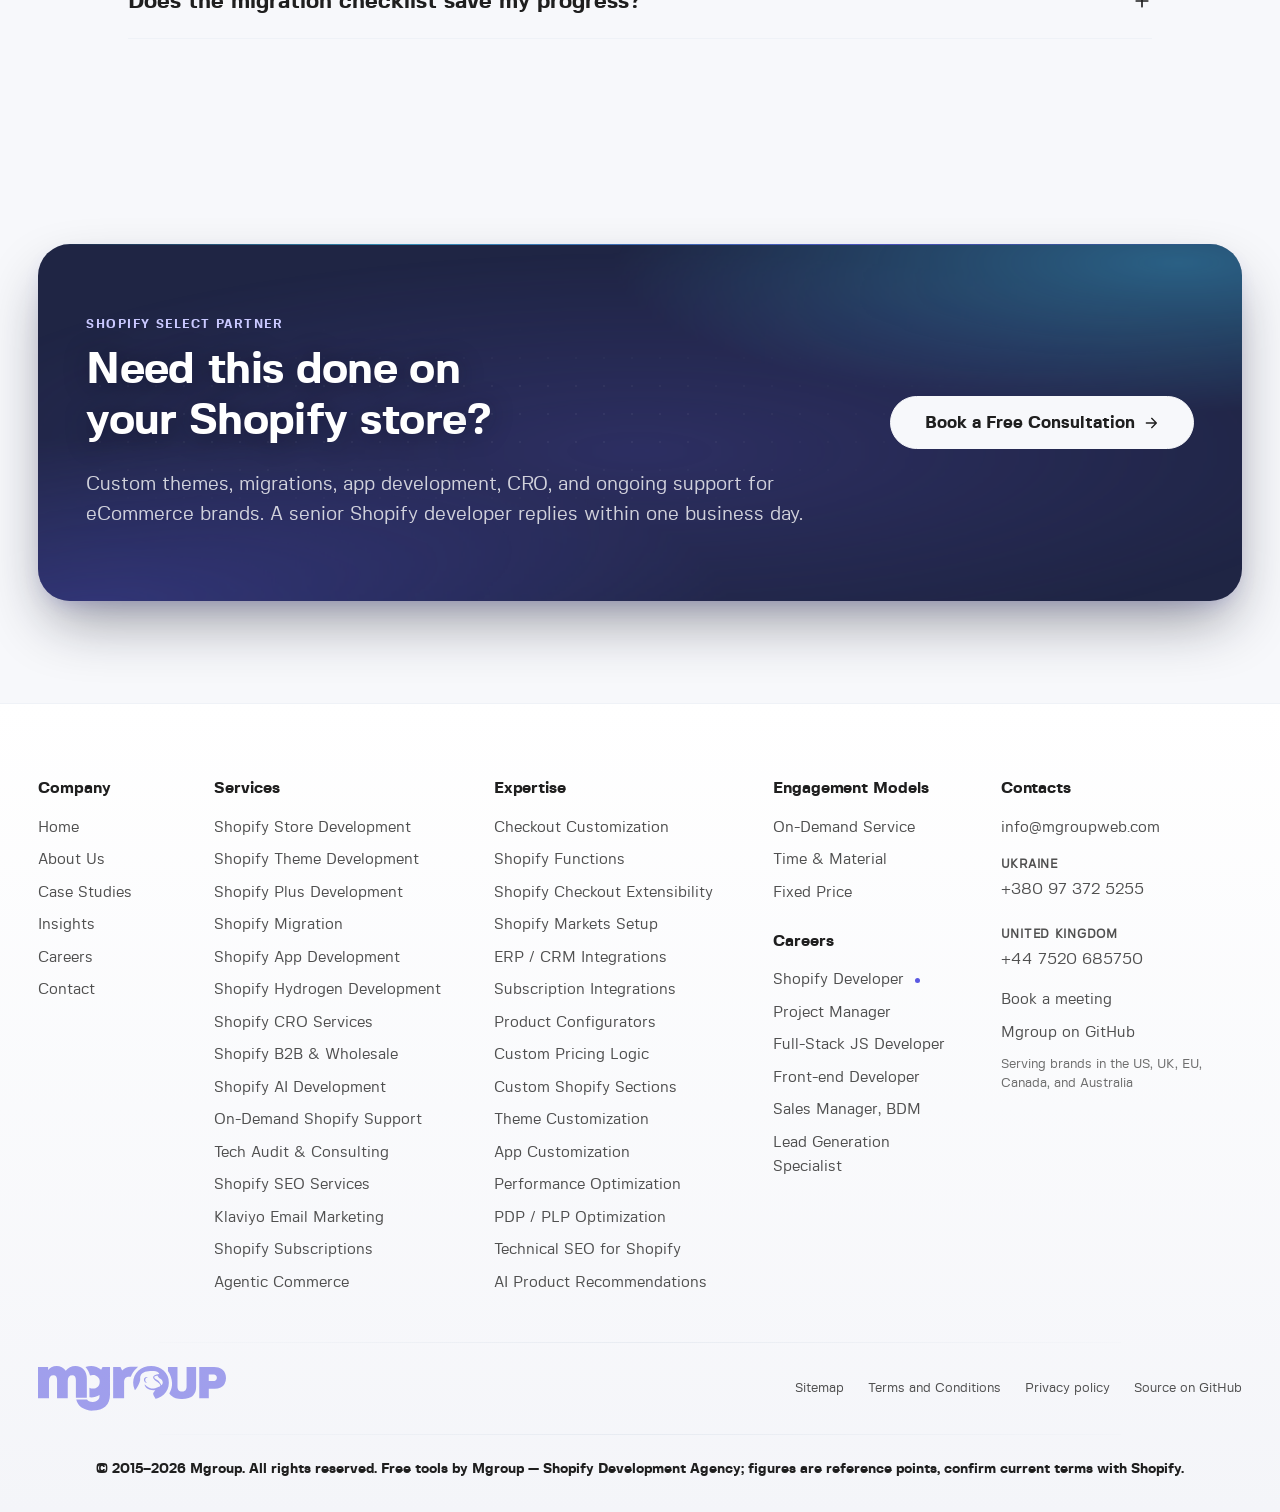
==== commit 1ab254f9: "Add Bing Webmaster Tools verification meta tag Co-Authored-By: Claude Opus 5.5 <noreply@anthropic.co" ====
--- a/index.html
+++ b/index.html
@@ -4,6 +4,7 @@
 <meta charset="utf-8">
 <meta name="viewport" content="width=device-width, initial-scale=1">
 <meta name="google-site-verification" content="UxmGO-WXx2DRkSGT9gvWTwsmtmUIdBWs4fRpBk4ONsE">
+<meta name="msvalidate.01" content="BE5C955C7502CD74549031795096844D">
 <title>Free Shopify Developer Tools &amp; Domain Authority Checker | Mgroup</title>
 <meta name="description" content="Free tools from Mgroup, a Shopify Select Partner since 2016: bulk domain authority checker (no sign-up), Shopify Plus pricing calculator, migration checklist and copy-paste Liquid snippets.">
 <link rel="canonical" href="https://mgroupweb.github.io/">
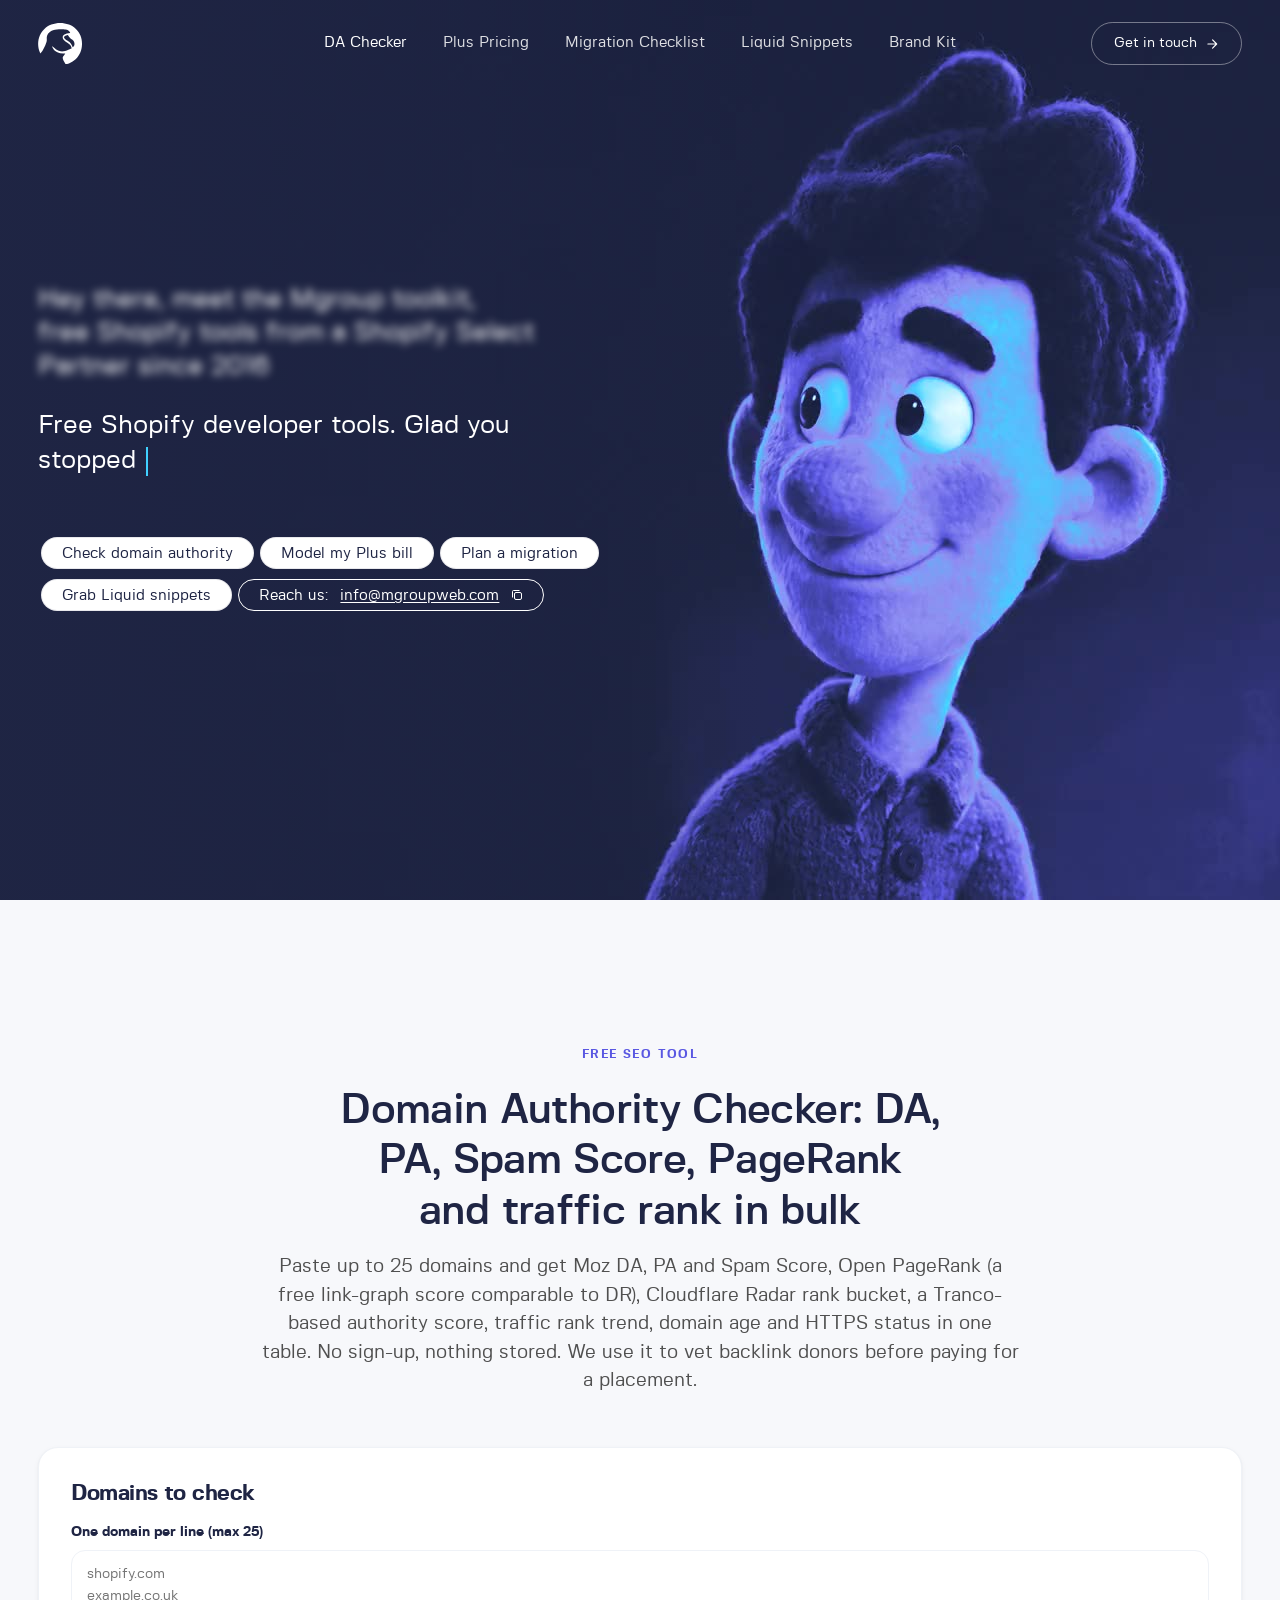
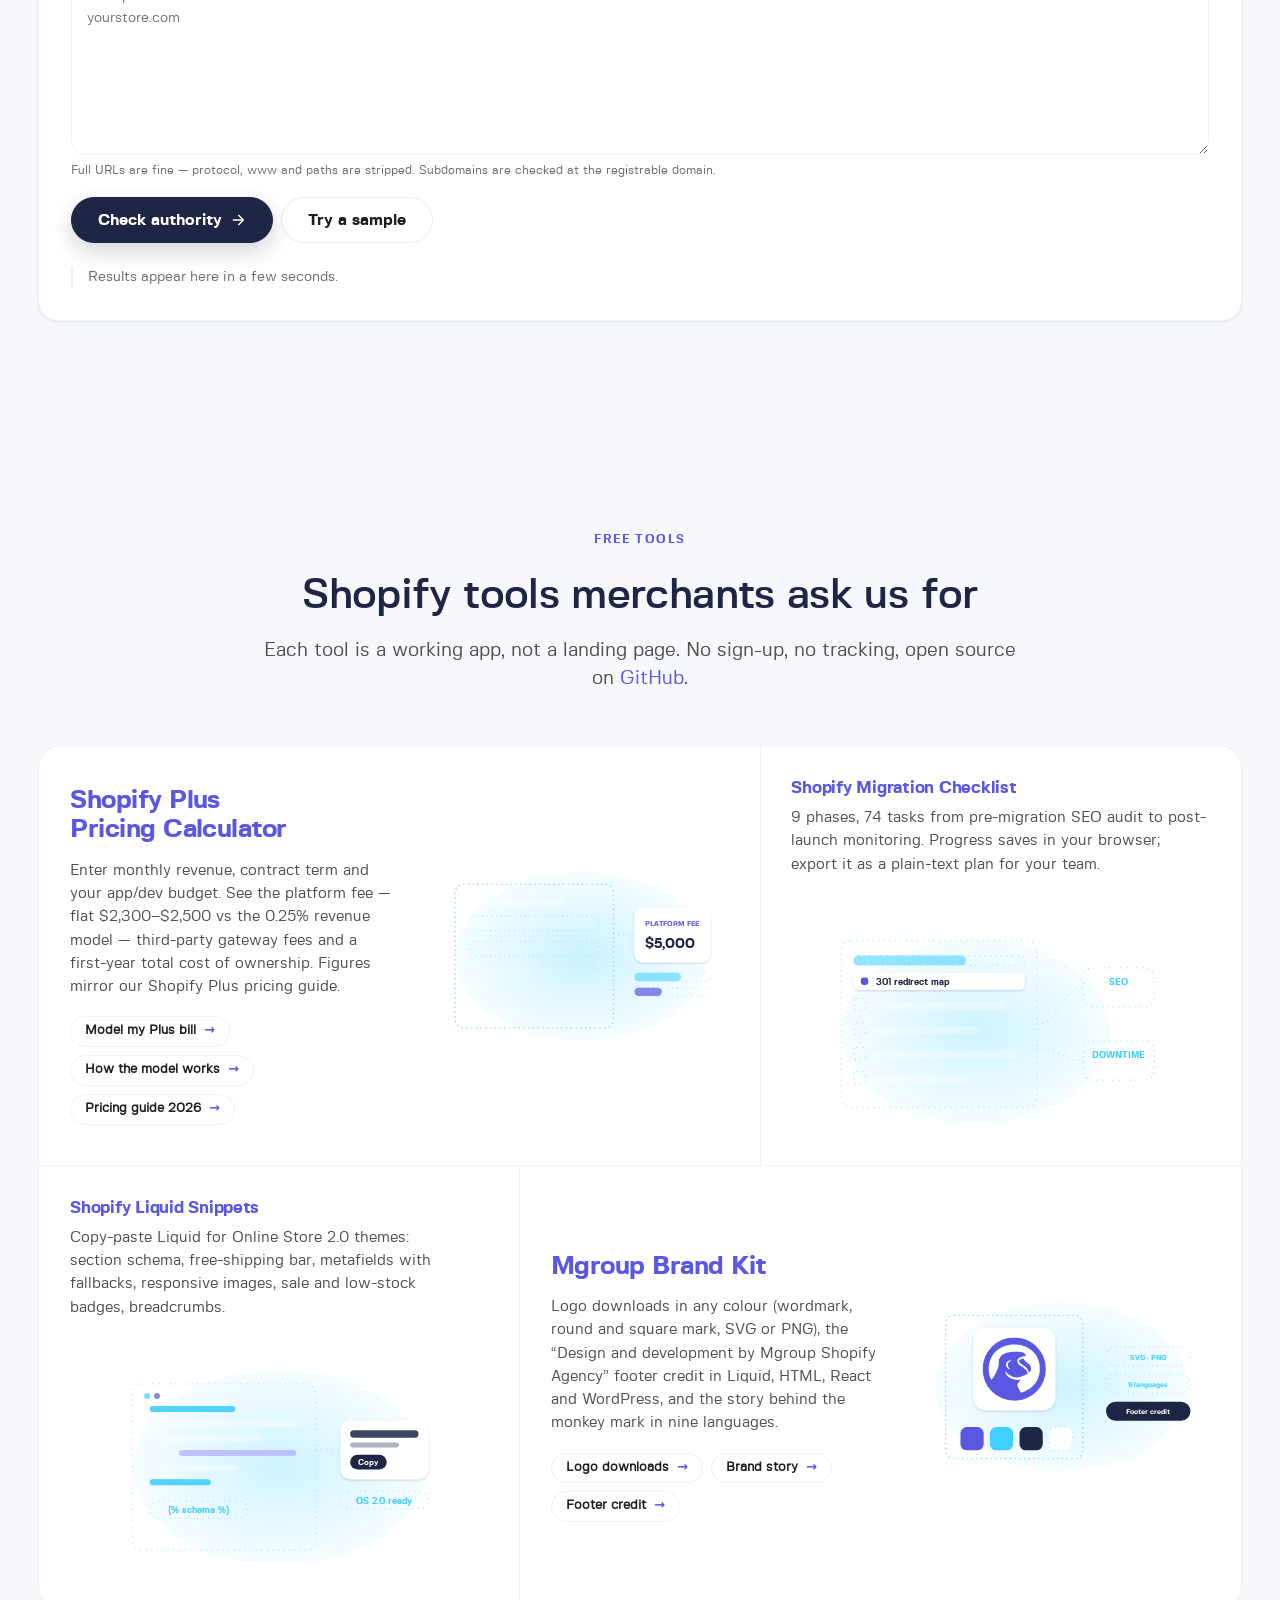
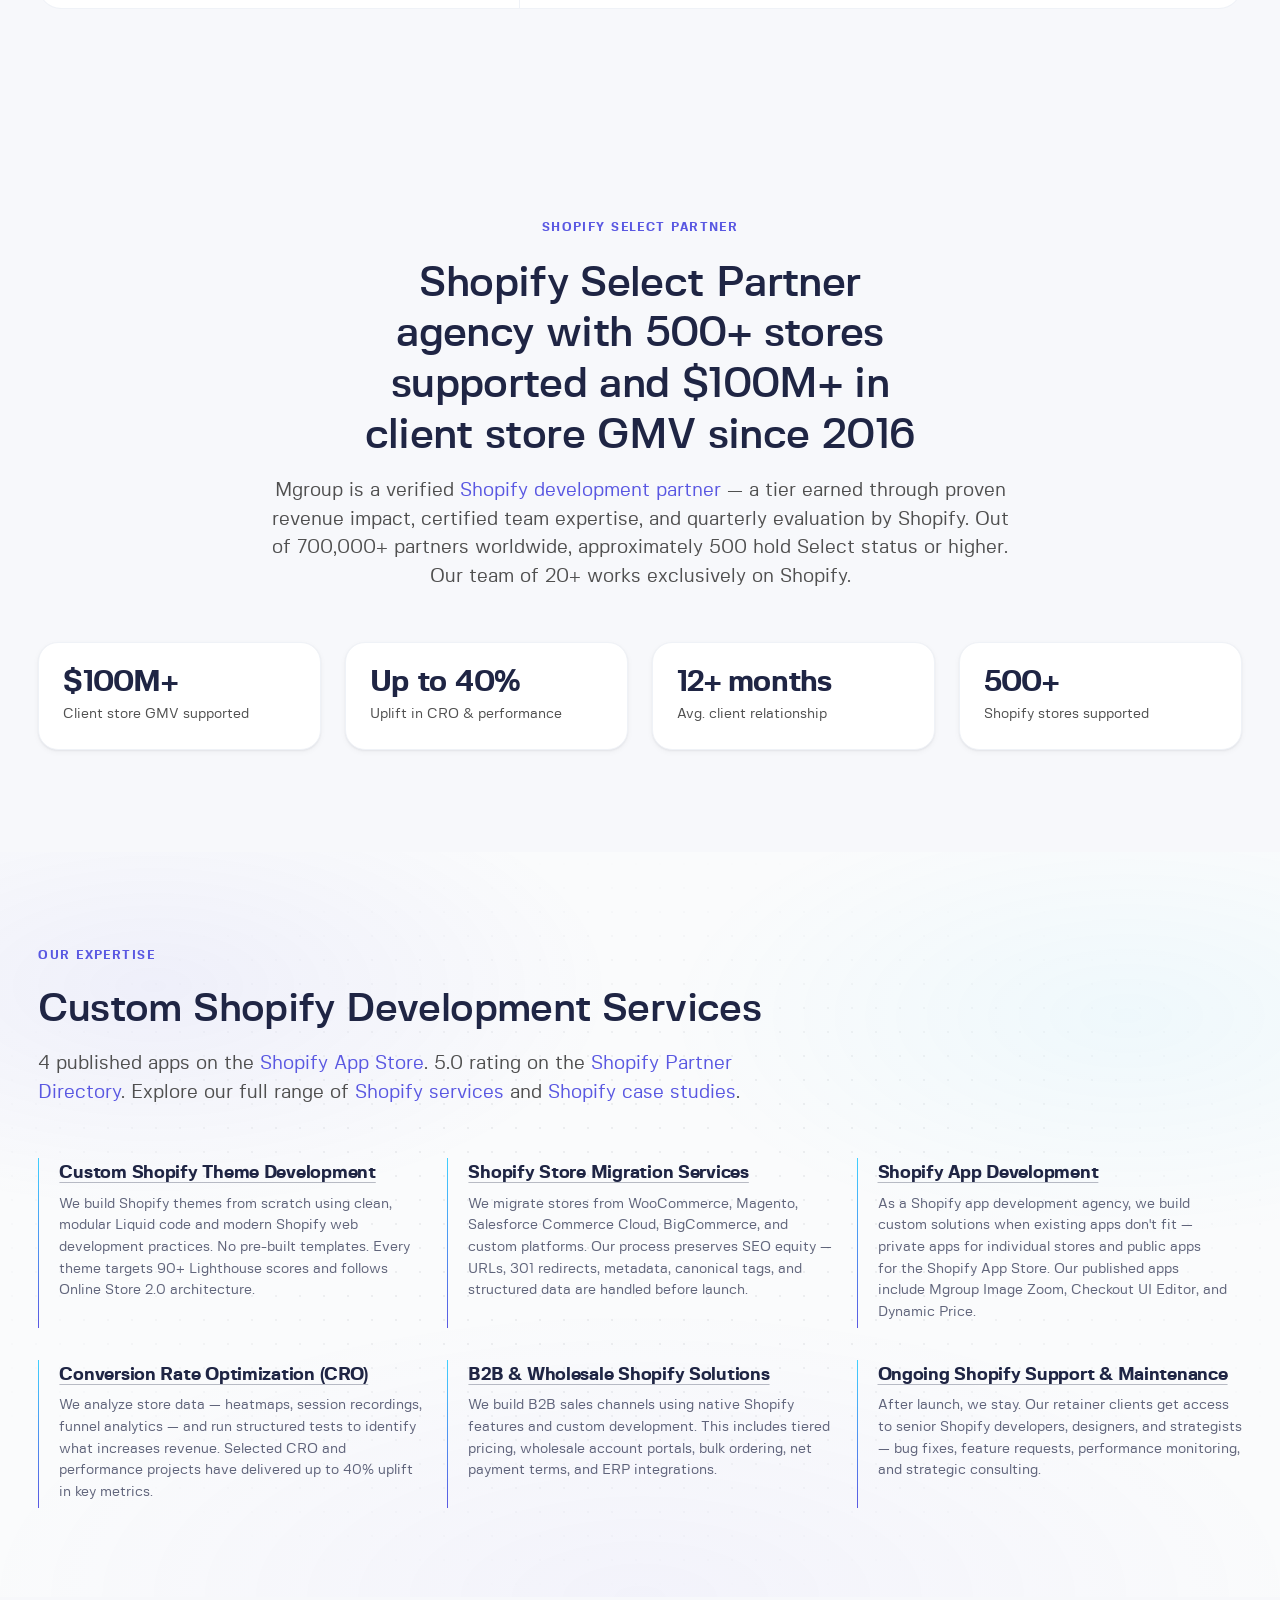
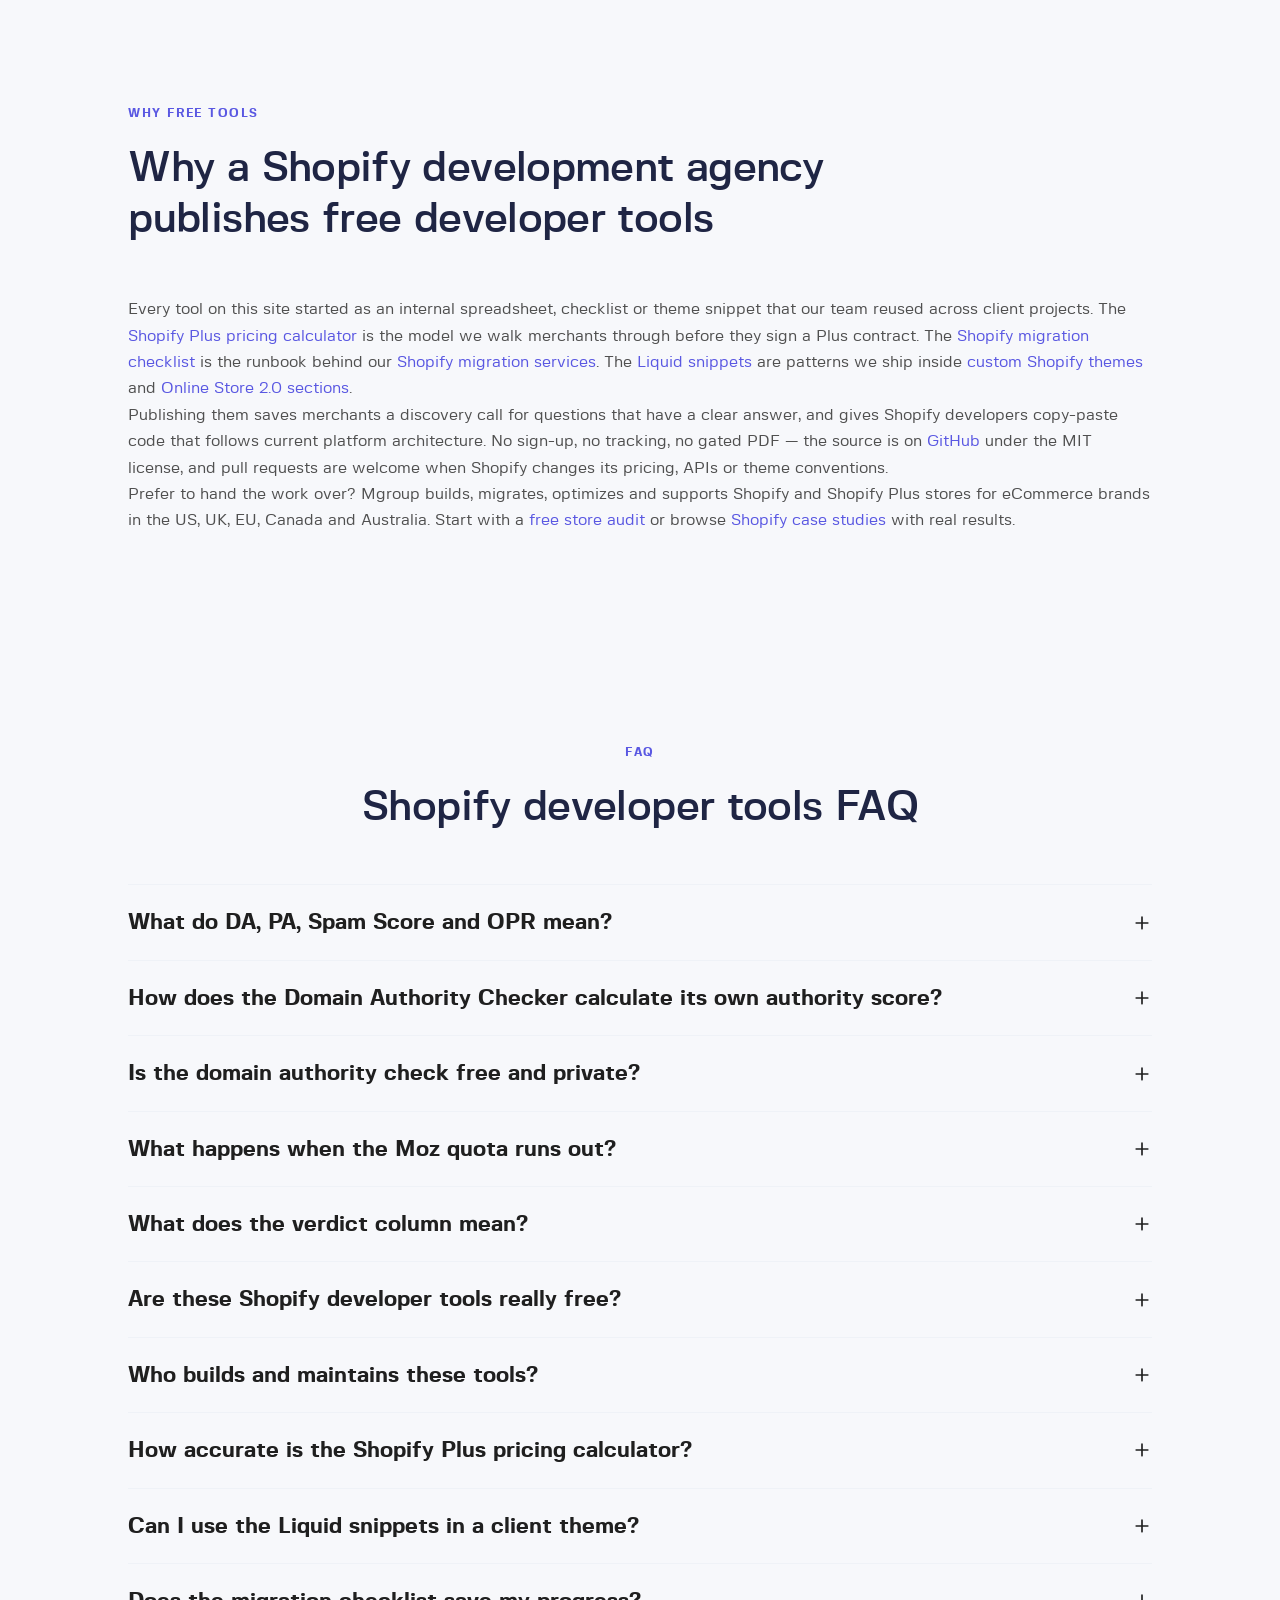
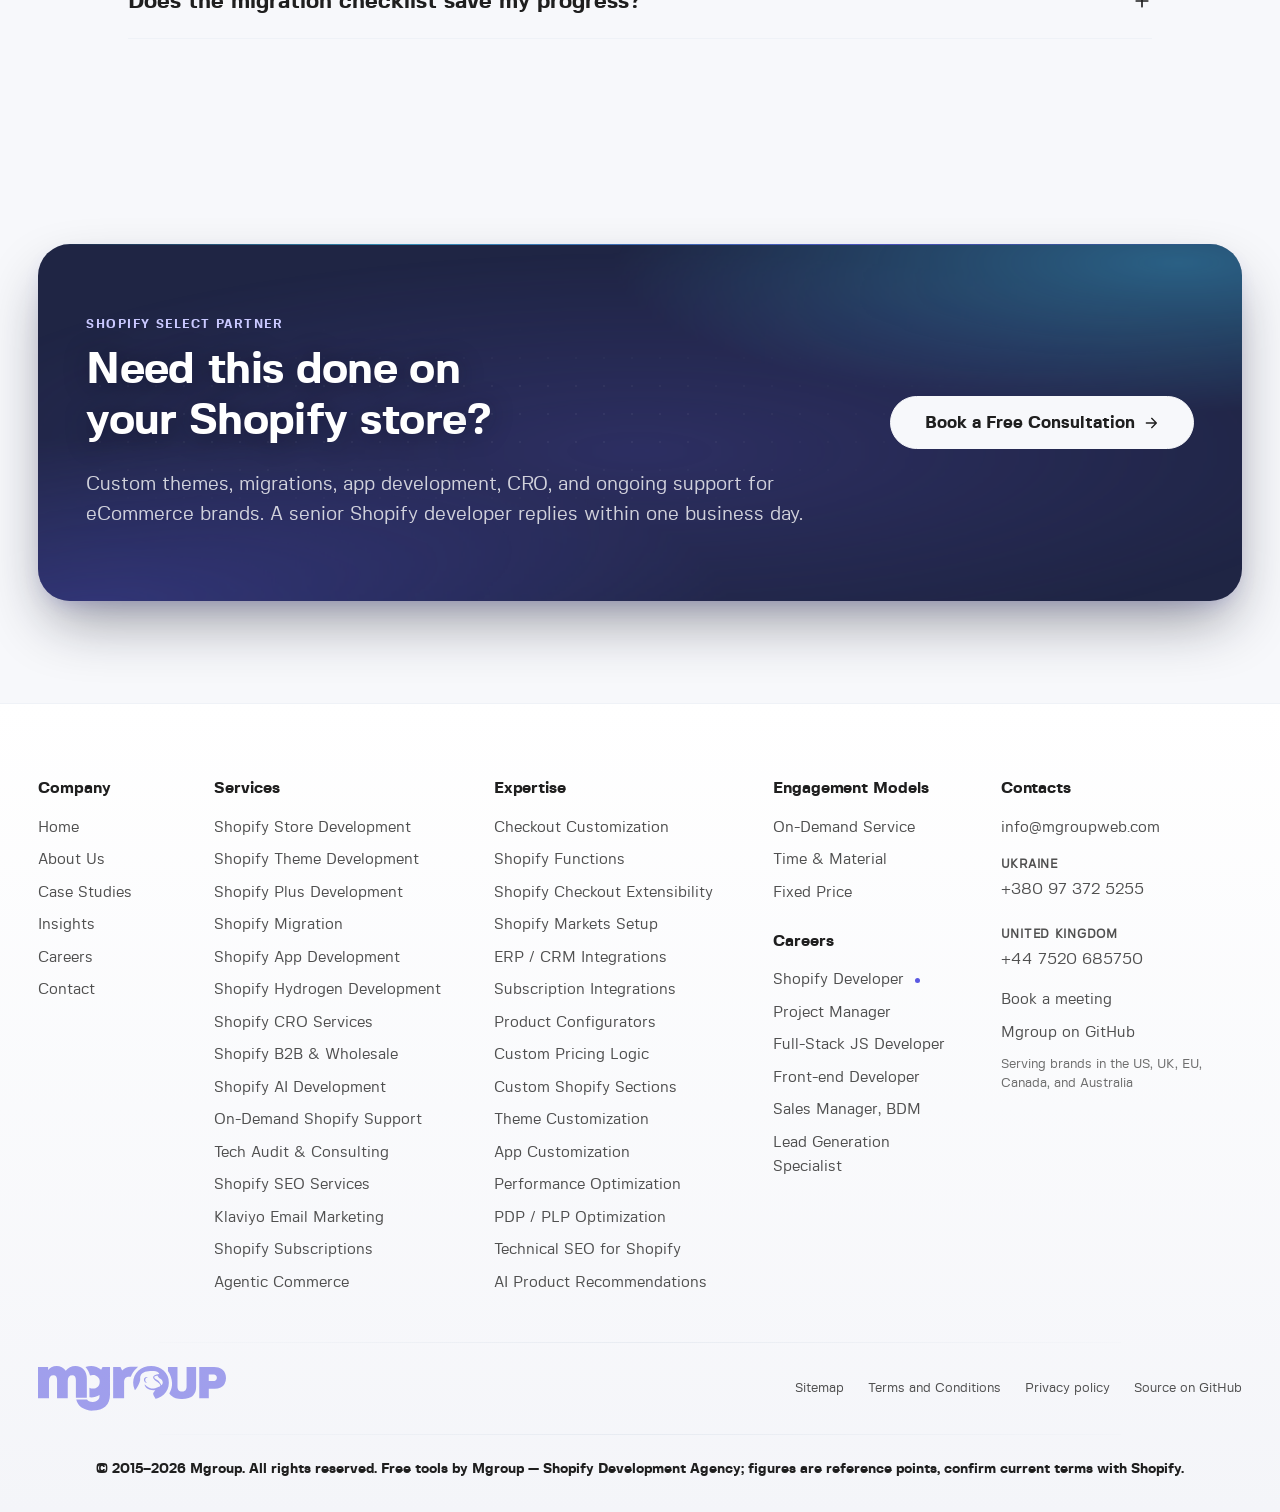
==== commit 5a1bd4a7: "ImageObject: add creator and copyrightNotice (GSC image metadata warning) Co-Authored-By: Claude Fab" ====
--- a/index.html
+++ b/index.html
@@ -29,7 +29,7 @@
 <link rel="stylesheet" href="assets/css/main-shared.css?v=20260923h">
 <link rel="stylesheet" href="assets/css/main-service.css?v=20260923h">
 <link rel="stylesheet" href="assets/css/tools.css?v=20260923h">
-<script type="application/ld+json">{"@context": "https://schema.org", "@graph": [{"@type": "WebSite", "@id": "https://mgroupweb.github.io/#website", "url": "https://mgroupweb.github.io/", "name": "Mgroup Shopify Developer Tools", "publisher": {"@id": "https://mgroupweb.com/#organization"}, "inLanguage": "en"}, {"@type": "Organization", "@id": "https://mgroupweb.com/#organization", "name": "Mgroup", "alternateName": ["Monkey Group", "Mgroup Shopify Agency", "MgroupWeb"], "legalName": "Monkey Group LLC", "url": "https://mgroupweb.com/", "slogan": [{"@language": "en", "@value": "The monkey as the evolution of intelligence. We grow your business from primitive to perfected."}, {"@language": "uk", "@value": "Мавпа як еволюція інтелекту. Розвиваємо ваш бізнес від примітивного до досконалого."}], "description": "Shopify Select Partner agency founded in 2015 in Zhytomyr, Ukraine, as Monkey Group. Builds, migrates and grows Shopify and Shopify Plus stores: theme and app development, migrations, B2B, CRO, SEO. 500+ stores supported, $100M+ in client store GMV since 2016.", "foundingDate": "2015", "foundingLocation": {"@type": "Place", "name": "Zhytomyr, Ukraine"}, "knowsAbout": ["Shopify", "Shopify Plus", "Shopify theme development", "Shopify app development", "eCommerce migration", "Shopify B2B", "Conversion rate optimization", "Shopify SEO", "Hydrogen headless commerce"], "logo": {"@type": "ImageObject", "@id": "https://mgroupweb.github.io/#logo-round", "url": "https://mgroupweb.github.io/assets/img/mark.svg", "contentUrl": "https://mgroupweb.github.io/assets/img/mark.svg", "encodingFormat": "image/svg+xml", "width": "540", "height": "540", "name": "Mgroup round mark"}, "brand": {"@id": "https://mgroupweb.com/#brand"}, "sameAs": ["https://www.linkedin.com/company/mgroupweb/", "https://twitter.com/MgroupWeb", "https://www.facebook.com/mgroup.dp", "https://www.instagram.com/mgroupweb/", "https://www.shopify.com/partners/directory/partner/mgroup", "https://github.com/mgroupweb"]}, {"@type": "Person", "@id": "https://mgroupweb.com/author/oleh-stupak/", "name": "Oleh Stupak", "jobTitle": "CEO at MGROUP", "url": "https://mgroupweb.com/author/oleh-stupak/", "image": "https://mgroupweb.com/assets/media/2026/07/omgroup-150x150.webp", "worksFor": {"@id": "https://mgroupweb.com/#organization"}, "sameAs": ["https://www.linkedin.com/in/olehstupak/"]}, {"@type": "CollectionPage", "url": "https://mgroupweb.github.io/", "name": "Free Shopify Developer Tools by Mgroup", "isPartOf": {"@id": "https://mgroupweb.github.io/#website"}, "about": {"@id": "https://mgroupweb.com/#organization"}, "description": "Practical, no-login tools we use in real Shopify projects, built and maintained by Mgroup, a Shopify development agency and certified Shopify Select Partner since 2016: bulk domain authority checker, Shopify Plus pricing calculator, Shopify migration checklist and Liquid snippets.", "datePublished": "2026-09-11", "dateModified": "2026-09-23", "author": {"@id": "https://mgroupweb.com/author/oleh-stupak/"}, "publisher": {"@id": "https://mgroupweb.com/#organization"}, "inLanguage": "en", "hasPart": [{"@type": "WebApplication", "name": "Domain Authority Checker", "url": "https://mgroupweb.github.io/#authority", "applicationCategory": "SEO tool", "operatingSystem": "Any", "offers": {"@type": "Offer", "price": "0", "priceCurrency": "USD"}}, {"@type": "WebApplication", "name": "Shopify Plus Pricing Calculator", "url": "https://mgroupweb.github.io/shopify-plus-pricing-calculator/"}, {"@type": "HowTo", "name": "Shopify Migration Checklist", "url": "https://mgroupweb.github.io/shopify-migration-checklist/"}, {"@type": "TechArticle", "name": "Shopify Liquid Snippets", "url": "https://mgroupweb.github.io/shopify-liquid-snippets/"}]}, {"@type": "FAQPage", "mainEntity": [{"@type": "Question", "name": "What do DA, PA, Spam Score and OPR mean?", "acceptedAnswer": {"@type": "Answer", "text": "DA (Domain Authority) and PA (Page Authority) are Moz's 1–100 predictions of how well a domain or page will rank, built from its link profile; Spam Score is Moz's 0–100% estimate of how similar a site is to sites Google has penalised. OPR is Open PageRank, a 0–10 PageRank calculated on the open Common Crawl link graph — a free, independent counterpart to Ahrefs DR. Different indexes, so the numbers rarely match — use them together, not in isolation."}}, {"@type": "Question", "name": "How does the Domain Authority Checker calculate its own authority score?", "acceptedAnswer": {"@type": "Answer", "text": "The authority score is 100 minus 10 times the base-10 logarithm of the domain's position in the Tranco list, a research-grade ranking of the most visited domains built from several traffic sources. Rank 1 scores 100, rank 1,000 scores 70, rank 1,000,000 scores 40. It is a traffic-based proxy comparable in spirit to Moz DA or Ahrefs DR, but it is not those metrics and does not measure backlinks."}}, {"@type": "Question", "name": "Is the domain authority check free and private?", "acceptedAnswer": {"@type": "Answer", "text": "Yes. Up to 25 domains per run, no sign-up and no API key. Traffic rank and domain age are fetched by your browser directly from the public Tranco API and registry RDAP; DA, PA, Spam and Radar rank pass through Mgroup's proxy, which caches results and does not log who checked what."}}, {"@type": "Question", "name": "What happens when the Moz quota runs out?", "acceptedAnswer": {"@type": "Answer", "text": "The free Moz tier gives a small monthly allowance, so the checker shows how many rows are left, serves DA/PA/Spam from a 30-day cache for domains seen recently, and falls back to Cloudflare Radar's domain-ranking bucket plus the Tranco-based authority score for everything else. A banner tells you when that fallback is active."}}, {"@type": "Question", "name": "What does the verdict column mean?", "acceptedAnswer": {"@type": "Answer", "text": "Strong means a well-ranked, established domain with no warning flags. Moderate and Low describe weaker traffic. Weak, Unranked and Avoid usually point to link farms, expired domains or brand-new sites — always confirm that a site links out with dofollow and has real editorial content before paying for a placement."}}, {"@type": "Question", "name": "Are these Shopify developer tools really free?", "acceptedAnswer": {"@type": "Answer", "text": "Yes. Every tool on mgroupweb.github.io is free, needs no account and sets no tracking cookies. The code is open source under the MIT license on GitHub."}}, {"@type": "Question", "name": "Who builds and maintains these tools?", "acceptedAnswer": {"@type": "Answer", "text": "Mgroup, a Shopify development agency and certified Shopify Select Partner since 2016 with a team of 20+ working exclusively on Shopify. The tools reflect the same figures, checklists and code patterns we use on client projects."}}, {"@type": "Question", "name": "How accurate is the Shopify Plus pricing calculator?", "acceptedAnswer": {"@type": "Answer", "text": "It models the published structure of Shopify Plus pricing — a flat base fee of about $2,300–$2,500 per month, a 0.25% revenue-based fee above roughly $800k in monthly sales, a reported $40,000 monthly cap and the extra fee for third-party gateways. Shopify revises terms periodically, so confirm current numbers with Shopify before you sign."}}, {"@type": "Question", "name": "Can I use the Liquid snippets in a client theme?", "acceptedAnswer": {"@type": "Answer", "text": "Yes. The snippets are MIT licensed and written for Online Store 2.0 themes. Test them in a duplicate theme first and adapt class names to your theme's CSS."}}, {"@type": "Question", "name": "Does the migration checklist save my progress?", "acceptedAnswer": {"@type": "Answer", "text": "Progress is stored in your browser's localStorage only — nothing is sent to a server. Use \"Copy as plan\" to export the checklist as plain text for your team or project tracker."}}]}]}</script>
+<script type="application/ld+json">{"@context": "https://schema.org", "@graph": [{"@type": "WebSite", "@id": "https://mgroupweb.github.io/#website", "url": "https://mgroupweb.github.io/", "name": "Mgroup Shopify Developer Tools", "publisher": {"@id": "https://mgroupweb.com/#organization"}, "inLanguage": "en"}, {"@type": "Organization", "@id": "https://mgroupweb.com/#organization", "name": "Mgroup", "alternateName": ["Monkey Group", "Mgroup Shopify Agency", "MgroupWeb"], "legalName": "Monkey Group LLC", "url": "https://mgroupweb.com/", "slogan": [{"@language": "en", "@value": "The monkey as the evolution of intelligence. We grow your business from primitive to perfected."}, {"@language": "uk", "@value": "Мавпа як еволюція інтелекту. Розвиваємо ваш бізнес від примітивного до досконалого."}], "description": "Shopify Select Partner agency founded in 2015 in Zhytomyr, Ukraine, as Monkey Group. Builds, migrates and grows Shopify and Shopify Plus stores: theme and app development, migrations, B2B, CRO, SEO. 500+ stores supported, $100M+ in client store GMV since 2016.", "foundingDate": "2015", "foundingLocation": {"@type": "Place", "name": "Zhytomyr, Ukraine"}, "knowsAbout": ["Shopify", "Shopify Plus", "Shopify theme development", "Shopify app development", "eCommerce migration", "Shopify B2B", "Conversion rate optimization", "Shopify SEO", "Hydrogen headless commerce"], "logo": {"@type": "ImageObject", "@id": "https://mgroupweb.github.io/#logo-round", "url": "https://mgroupweb.github.io/assets/img/mark.svg", "contentUrl": "https://mgroupweb.github.io/assets/img/mark.svg", "encodingFormat": "image/svg+xml", "width": "540", "height": "540", "name": "Mgroup round mark", "creator": {"@id": "https://mgroupweb.com/#organization"}, "copyrightHolder": {"@id": "https://mgroupweb.com/#organization"}, "copyrightNotice": "© 2015–2026 Monkey Group LLC (Mgroup)", "creditText": "Mgroup", "license": "https://mgroupweb.github.io/footer-credit/#brand", "acquireLicensePage": "https://mgroupweb.github.io/footer-credit/#brand"}, "brand": {"@id": "https://mgroupweb.com/#brand"}, "sameAs": ["https://www.linkedin.com/company/mgroupweb/", "https://twitter.com/MgroupWeb", "https://www.facebook.com/mgroup.dp", "https://www.instagram.com/mgroupweb/", "https://www.shopify.com/partners/directory/partner/mgroup", "https://github.com/mgroupweb"]}, {"@type": "Person", "@id": "https://mgroupweb.com/author/oleh-stupak/", "name": "Oleh Stupak", "jobTitle": "CEO at MGROUP", "url": "https://mgroupweb.com/author/oleh-stupak/", "image": "https://mgroupweb.com/assets/media/2026/07/omgroup-150x150.webp", "worksFor": {"@id": "https://mgroupweb.com/#organization"}, "sameAs": ["https://www.linkedin.com/in/olehstupak/"]}, {"@type": "CollectionPage", "url": "https://mgroupweb.github.io/", "name": "Free Shopify Developer Tools by Mgroup", "isPartOf": {"@id": "https://mgroupweb.github.io/#website"}, "about": {"@id": "https://mgroupweb.com/#organization"}, "description": "Practical, no-login tools we use in real Shopify projects, built and maintained by Mgroup, a Shopify development agency and certified Shopify Select Partner since 2016: bulk domain authority checker, Shopify Plus pricing calculator, Shopify migration checklist and Liquid snippets.", "datePublished": "2026-09-11", "dateModified": "2026-09-23", "author": {"@id": "https://mgroupweb.com/author/oleh-stupak/"}, "publisher": {"@id": "https://mgroupweb.com/#organization"}, "inLanguage": "en", "hasPart": [{"@type": "WebApplication", "name": "Domain Authority Checker", "url": "https://mgroupweb.github.io/#authority", "applicationCategory": "SEO tool", "operatingSystem": "Any", "offers": {"@type": "Offer", "price": "0", "priceCurrency": "USD"}}, {"@type": "WebApplication", "name": "Shopify Plus Pricing Calculator", "url": "https://mgroupweb.github.io/shopify-plus-pricing-calculator/"}, {"@type": "HowTo", "name": "Shopify Migration Checklist", "url": "https://mgroupweb.github.io/shopify-migration-checklist/"}, {"@type": "TechArticle", "name": "Shopify Liquid Snippets", "url": "https://mgroupweb.github.io/shopify-liquid-snippets/"}]}, {"@type": "FAQPage", "mainEntity": [{"@type": "Question", "name": "What do DA, PA, Spam Score and OPR mean?", "acceptedAnswer": {"@type": "Answer", "text": "DA (Domain Authority) and PA (Page Authority) are Moz's 1–100 predictions of how well a domain or page will rank, built from its link profile; Spam Score is Moz's 0–100% estimate of how similar a site is to sites Google has penalised. OPR is Open PageRank, a 0–10 PageRank calculated on the open Common Crawl link graph — a free, independent counterpart to Ahrefs DR. Different indexes, so the numbers rarely match — use them together, not in isolation."}}, {"@type": "Question", "name": "How does the Domain Authority Checker calculate its own authority score?", "acceptedAnswer": {"@type": "Answer", "text": "The authority score is 100 minus 10 times the base-10 logarithm of the domain's position in the Tranco list, a research-grade ranking of the most visited domains built from several traffic sources. Rank 1 scores 100, rank 1,000 scores 70, rank 1,000,000 scores 40. It is a traffic-based proxy comparable in spirit to Moz DA or Ahrefs DR, but it is not those metrics and does not measure backlinks."}}, {"@type": "Question", "name": "Is the domain authority check free and private?", "acceptedAnswer": {"@type": "Answer", "text": "Yes. Up to 25 domains per run, no sign-up and no API key. Traffic rank and domain age are fetched by your browser directly from the public Tranco API and registry RDAP; DA, PA, Spam and Radar rank pass through Mgroup's proxy, which caches results and does not log who checked what."}}, {"@type": "Question", "name": "What happens when the Moz quota runs out?", "acceptedAnswer": {"@type": "Answer", "text": "The free Moz tier gives a small monthly allowance, so the checker shows how many rows are left, serves DA/PA/Spam from a 30-day cache for domains seen recently, and falls back to Cloudflare Radar's domain-ranking bucket plus the Tranco-based authority score for everything else. A banner tells you when that fallback is active."}}, {"@type": "Question", "name": "What does the verdict column mean?", "acceptedAnswer": {"@type": "Answer", "text": "Strong means a well-ranked, established domain with no warning flags. Moderate and Low describe weaker traffic. Weak, Unranked and Avoid usually point to link farms, expired domains or brand-new sites — always confirm that a site links out with dofollow and has real editorial content before paying for a placement."}}, {"@type": "Question", "name": "Are these Shopify developer tools really free?", "acceptedAnswer": {"@type": "Answer", "text": "Yes. Every tool on mgroupweb.github.io is free, needs no account and sets no tracking cookies. The code is open source under the MIT license on GitHub."}}, {"@type": "Question", "name": "Who builds and maintains these tools?", "acceptedAnswer": {"@type": "Answer", "text": "Mgroup, a Shopify development agency and certified Shopify Select Partner since 2016 with a team of 20+ working exclusively on Shopify. The tools reflect the same figures, checklists and code patterns we use on client projects."}}, {"@type": "Question", "name": "How accurate is the Shopify Plus pricing calculator?", "acceptedAnswer": {"@type": "Answer", "text": "It models the published structure of Shopify Plus pricing — a flat base fee of about $2,300–$2,500 per month, a 0.25% revenue-based fee above roughly $800k in monthly sales, a reported $40,000 monthly cap and the extra fee for third-party gateways. Shopify revises terms periodically, so confirm current numbers with Shopify before you sign."}}, {"@type": "Question", "name": "Can I use the Liquid snippets in a client theme?", "acceptedAnswer": {"@type": "Answer", "text": "Yes. The snippets are MIT licensed and written for Online Store 2.0 themes. Test them in a duplicate theme first and adapt class names to your theme's CSS."}}, {"@type": "Question", "name": "Does the migration checklist save my progress?", "acceptedAnswer": {"@type": "Answer", "text": "Progress is stored in your browser's localStorage only — nothing is sent to a server. Use \"Copy as plan\" to export the checklist as plain text for your team or project tracker."}}]}]}</script>
 </head>
 <body class="is-page-inner service-page tools-page">
 <nav class="hero-nav hero-nav--on-dark" aria-label="Primary">
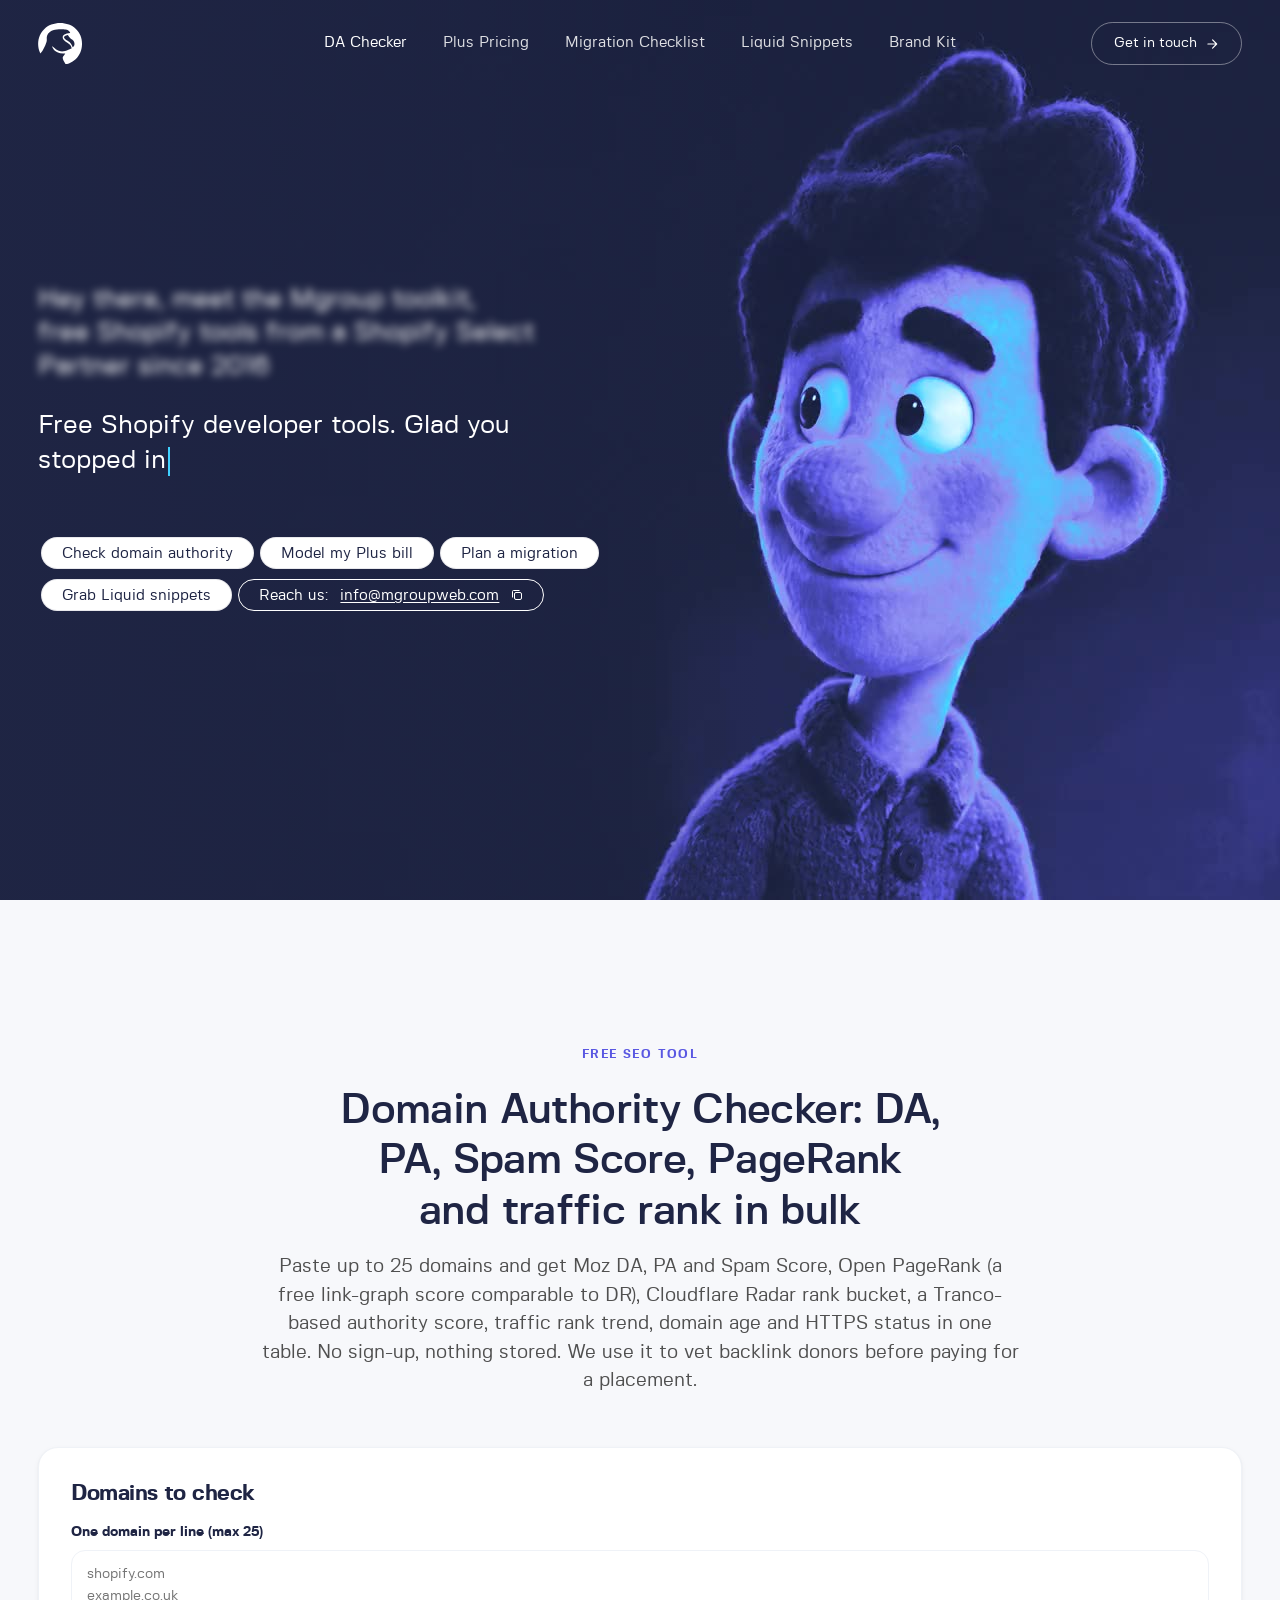
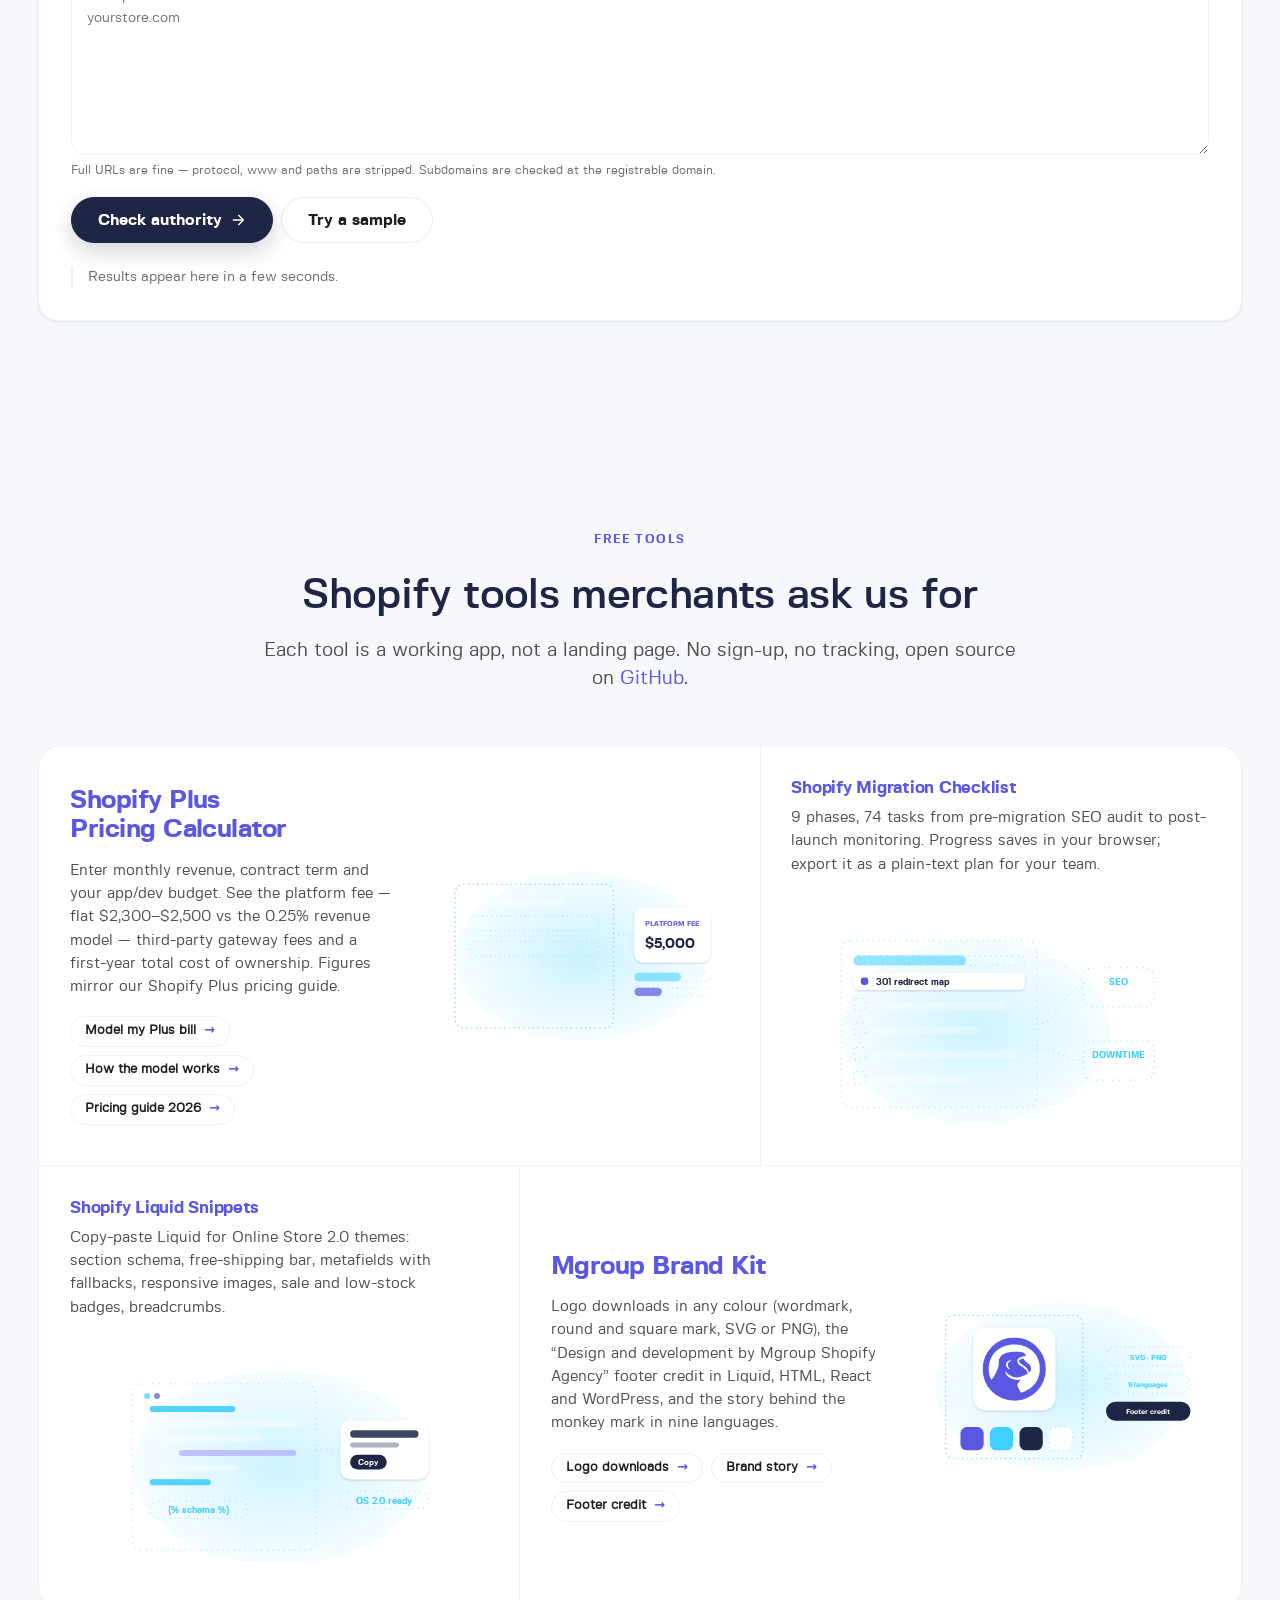
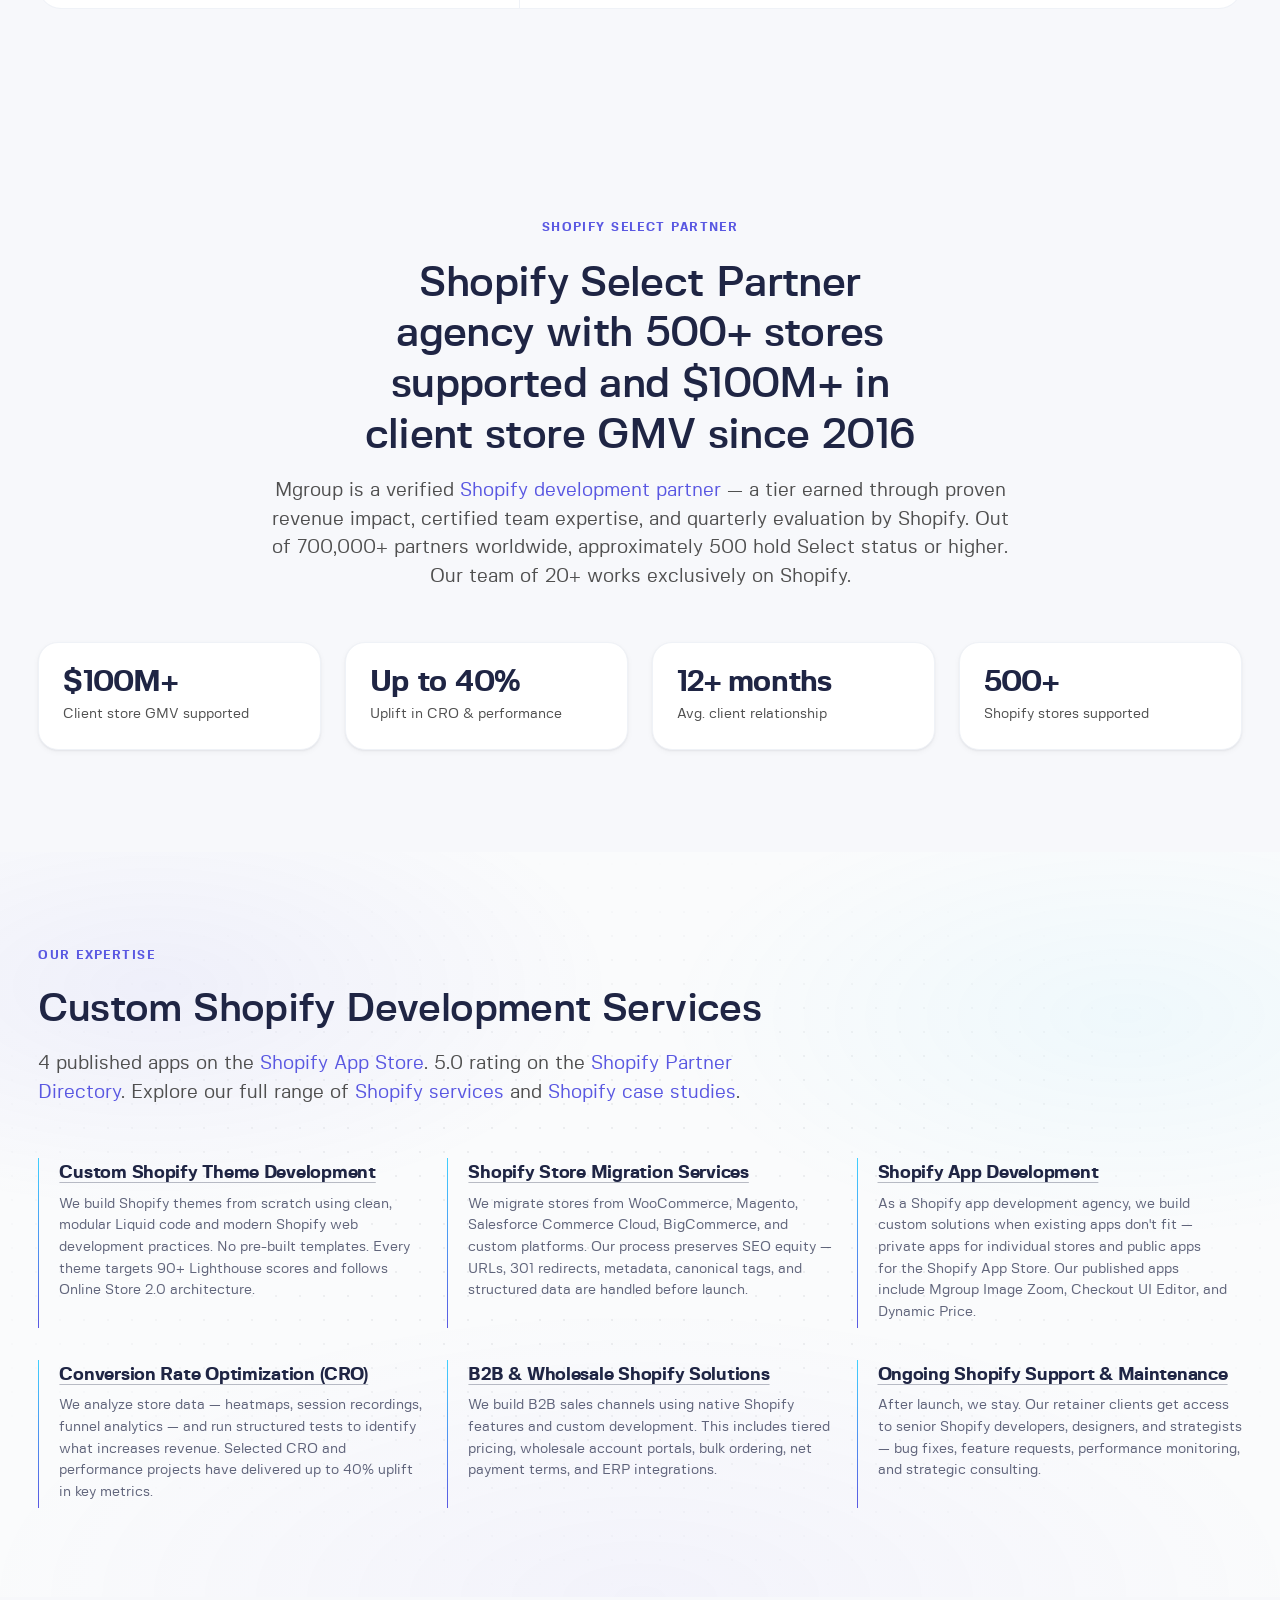
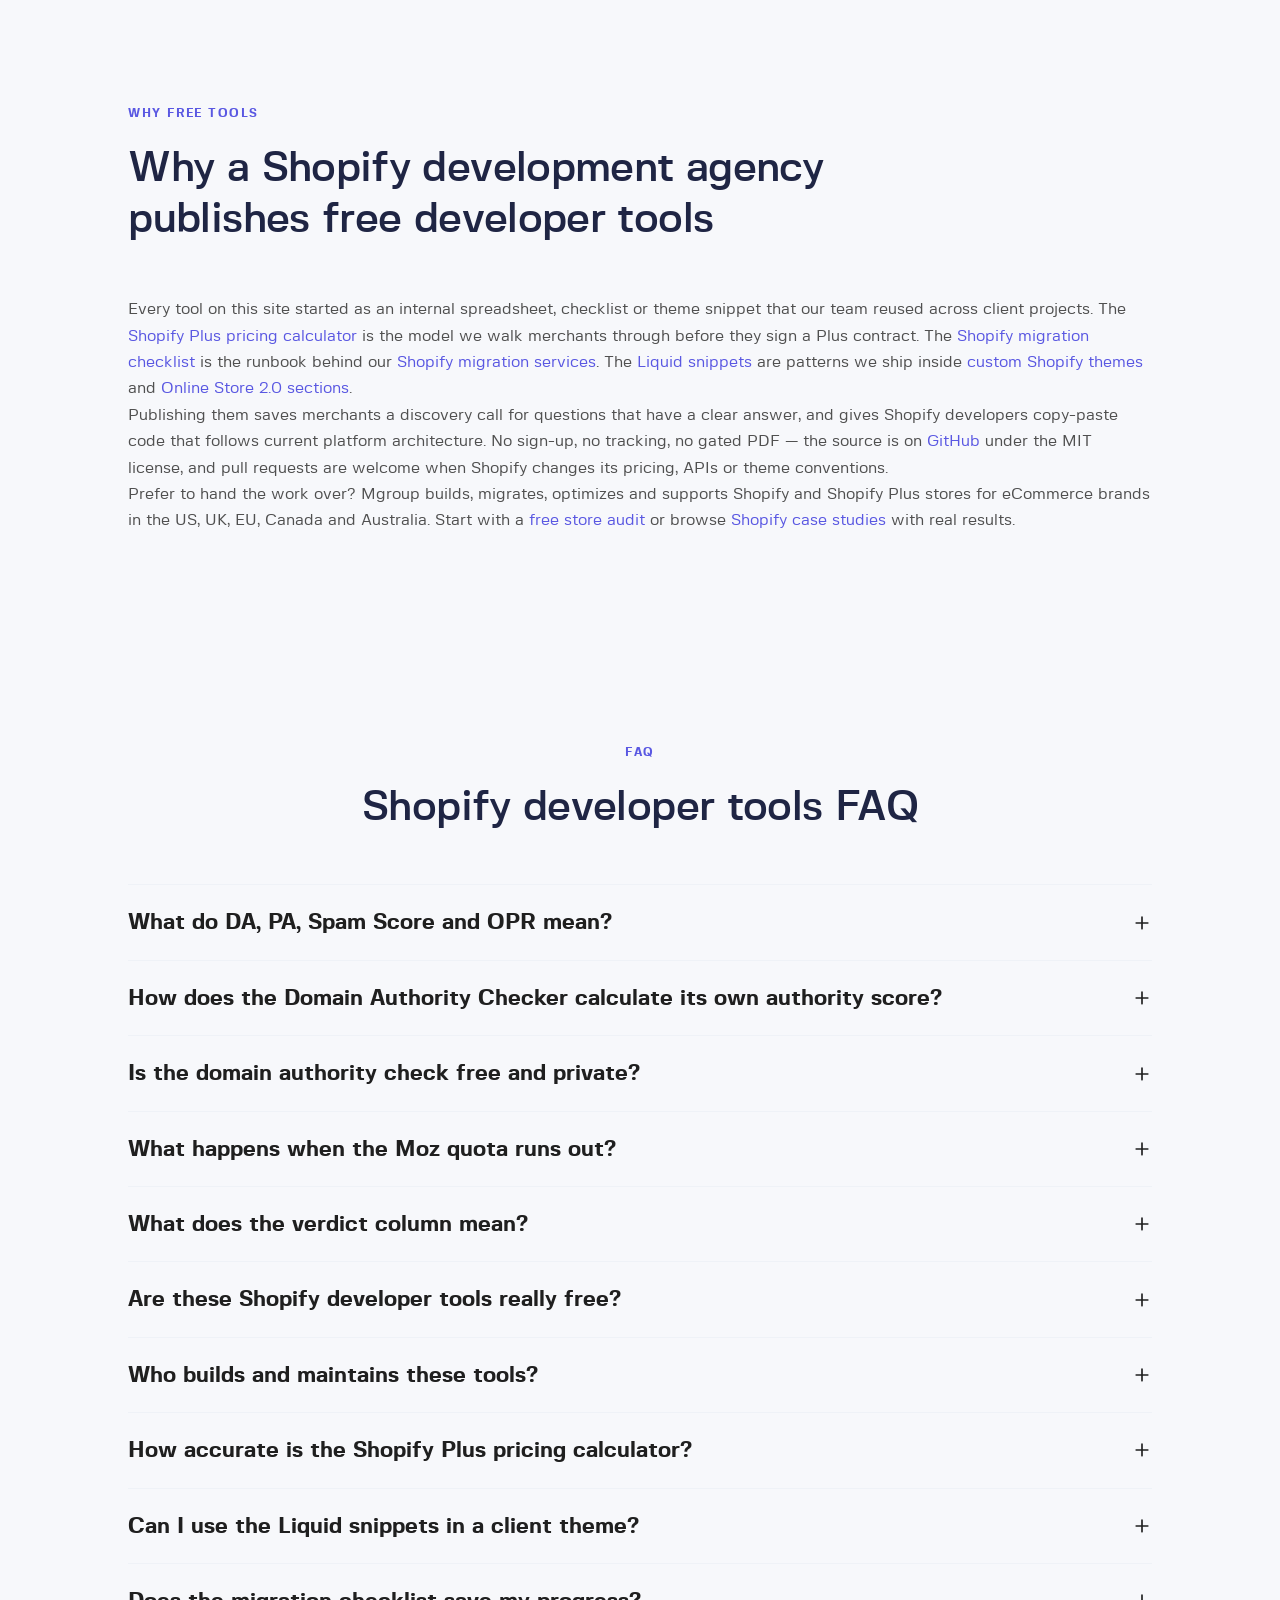
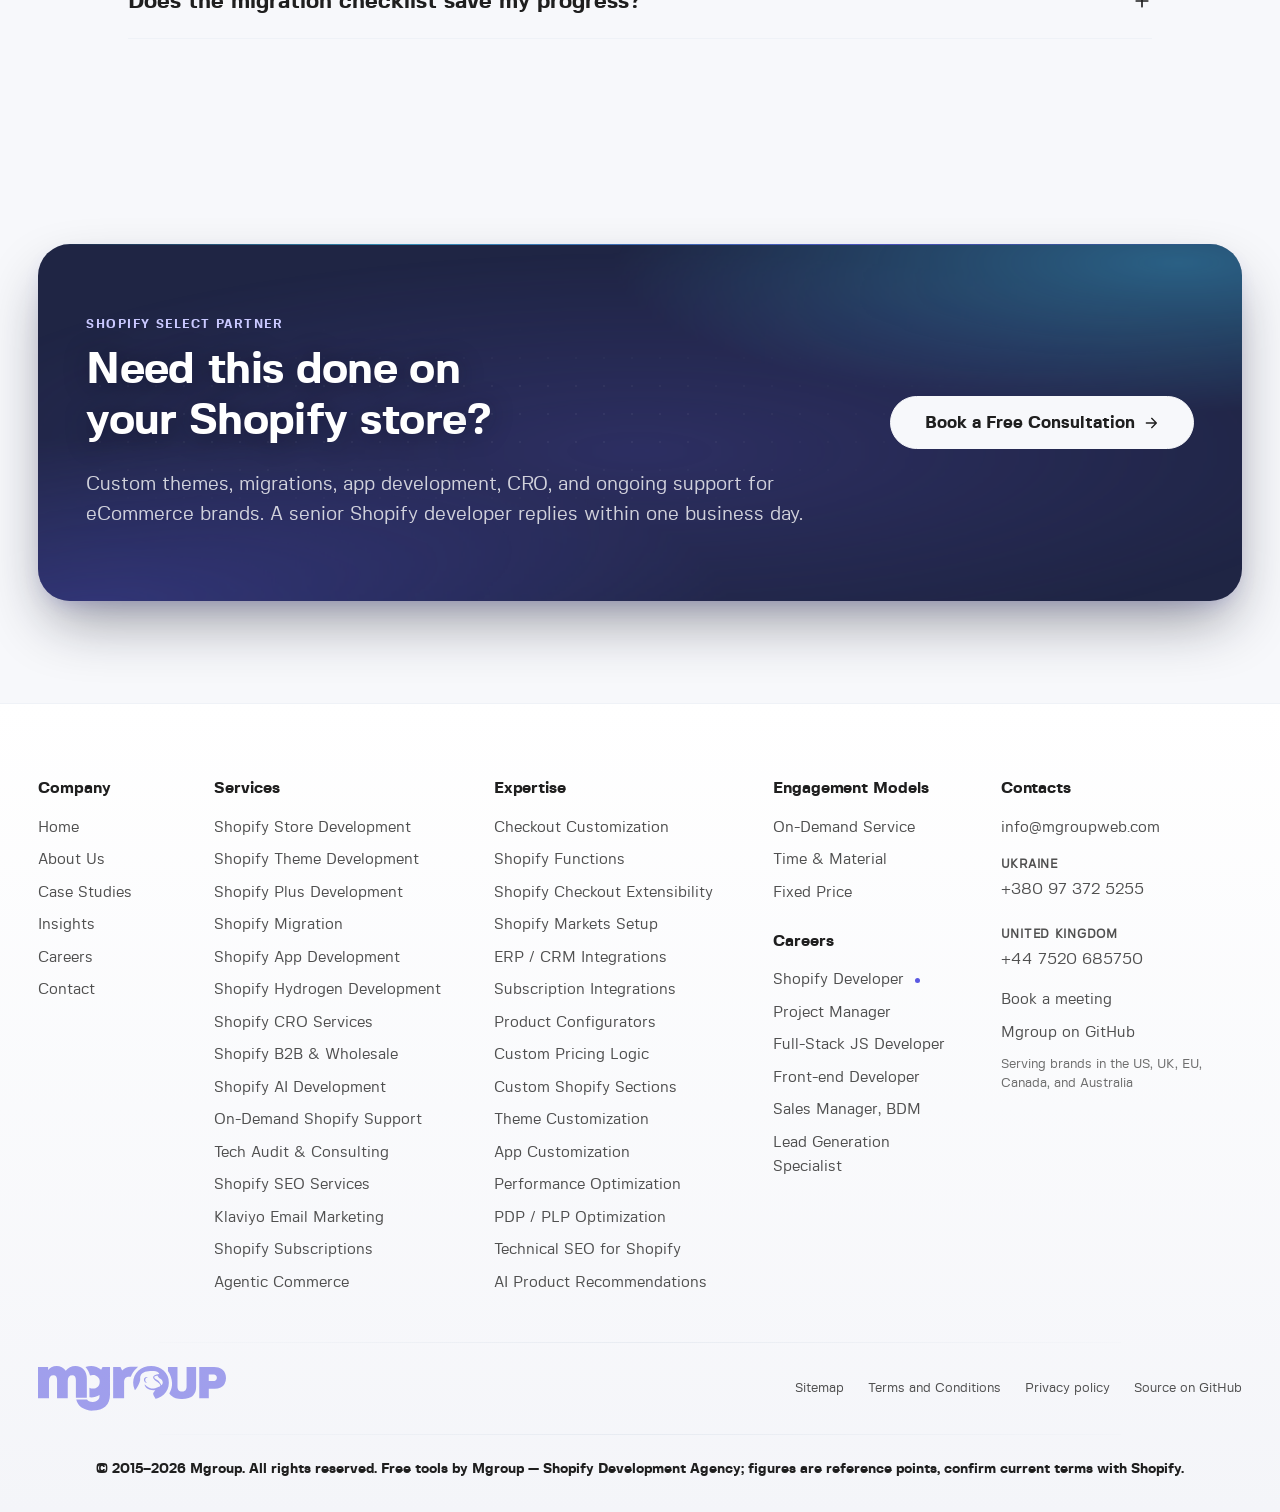
==== commit 73f74c71: "Favicon set: root favicon.ico, PNG 16/32/180, manifest (same mark as mgroupweb.com) Co-Authored-By: " ====
--- a/index.html
+++ b/index.html
@@ -23,7 +23,12 @@
 <meta name="twitter:title" content="Free Shopify Developer Tools &amp; Domain Authority Checker | Mgroup">
 <meta name="twitter:description" content="Free tools from Mgroup, a Shopify Select Partner since 2016: bulk domain authority checker (no sign-up), Shopify Plus pricing calculator, migration checklist and copy-paste Liquid snippets.">
 <meta name="twitter:image" content="https://mgroupweb.github.io/assets/img/og.png">
+<link rel="icon" href="https://mgroupweb.github.io/favicon.ico" sizes="any">
 <link rel="icon" href="assets/img/mark.svg" type="image/svg+xml">
+<link rel="icon" type="image/png" sizes="32x32" href="assets/icons/favicon-32x32.png">
+<link rel="icon" type="image/png" sizes="16x16" href="assets/icons/favicon-16x16.png">
+<link rel="apple-touch-icon" sizes="180x180" href="assets/icons/apple-touch-icon.png">
+<link rel="manifest" href="assets/icons/site.webmanifest">
 <link rel="preload" href="assets/fonts/fivosans/fivosans-bold-webfont.woff2" as="font" type="font/woff2" crossorigin>
 <link rel="preload" href="assets/fonts/fivosans/fivosans-regular-webfont.woff2" as="font" type="font/woff2" crossorigin>
 <link rel="stylesheet" href="assets/css/main-shared.css?v=20260923h">
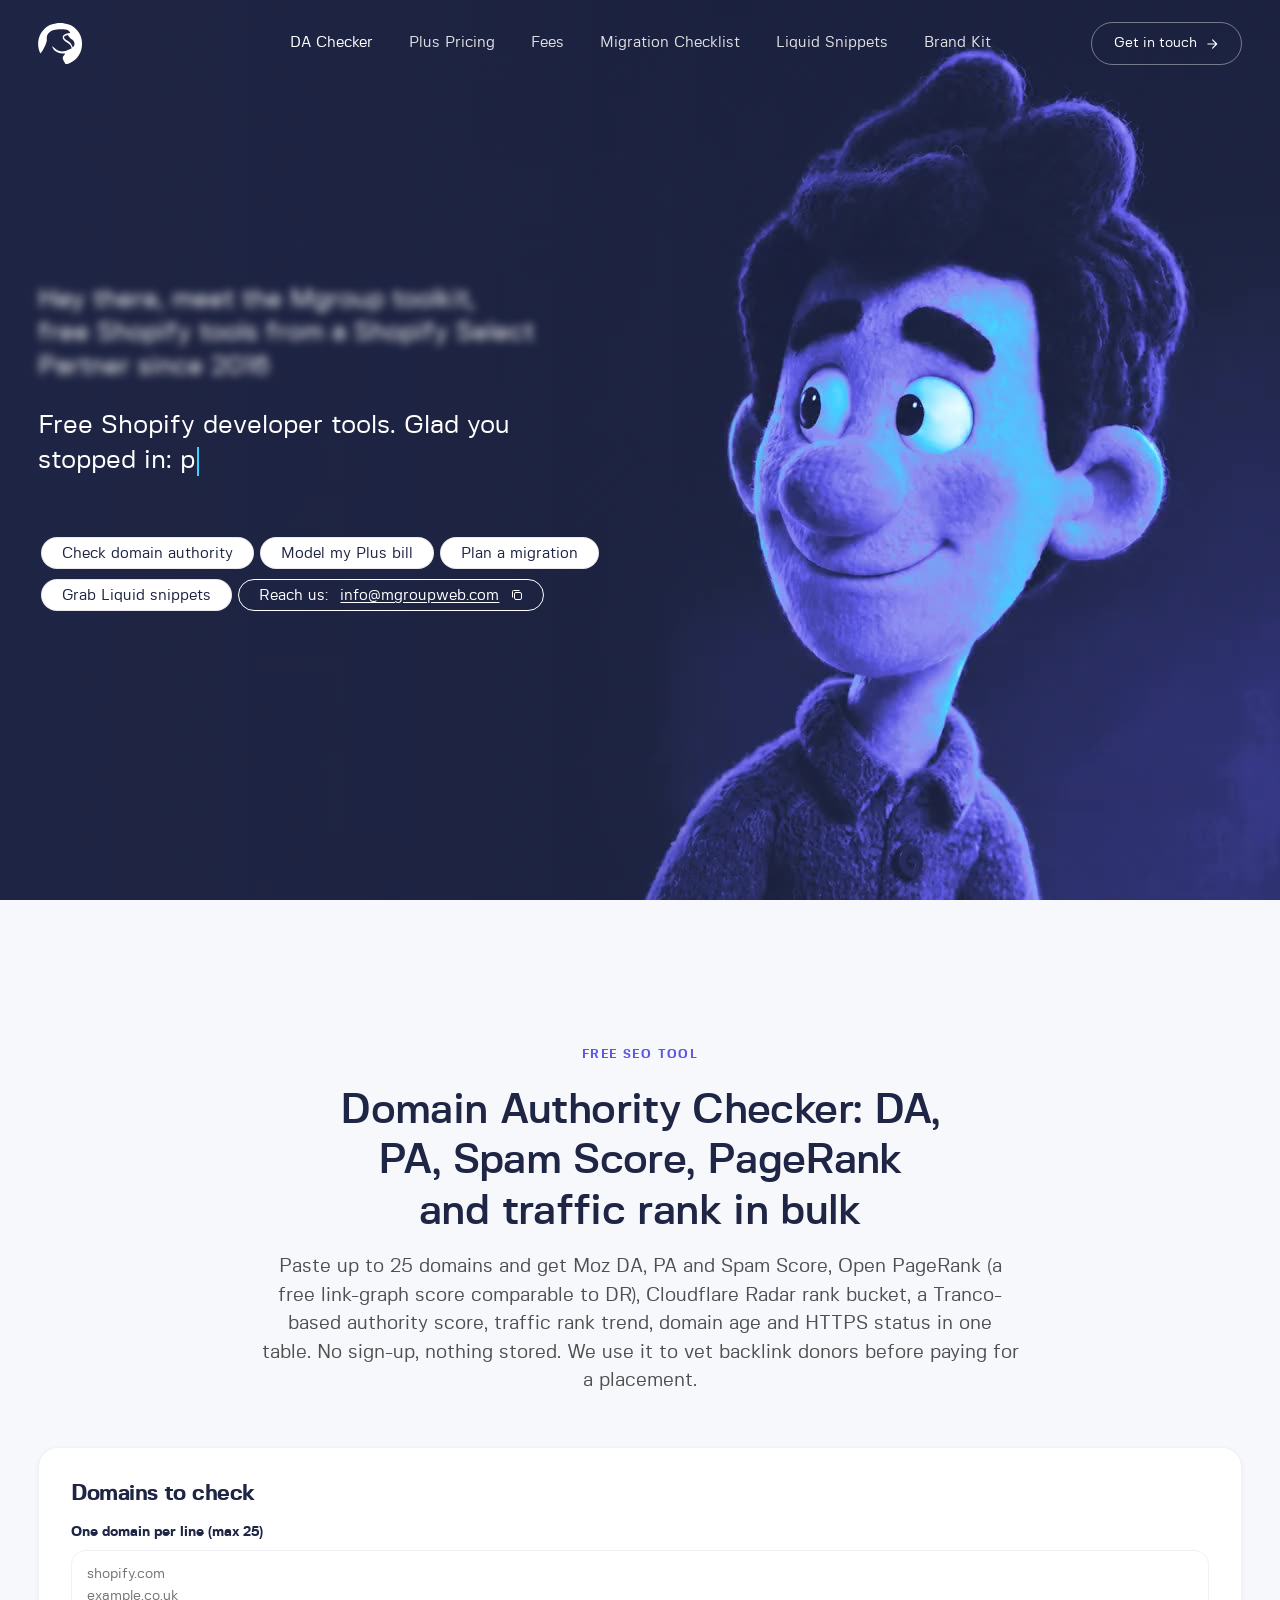
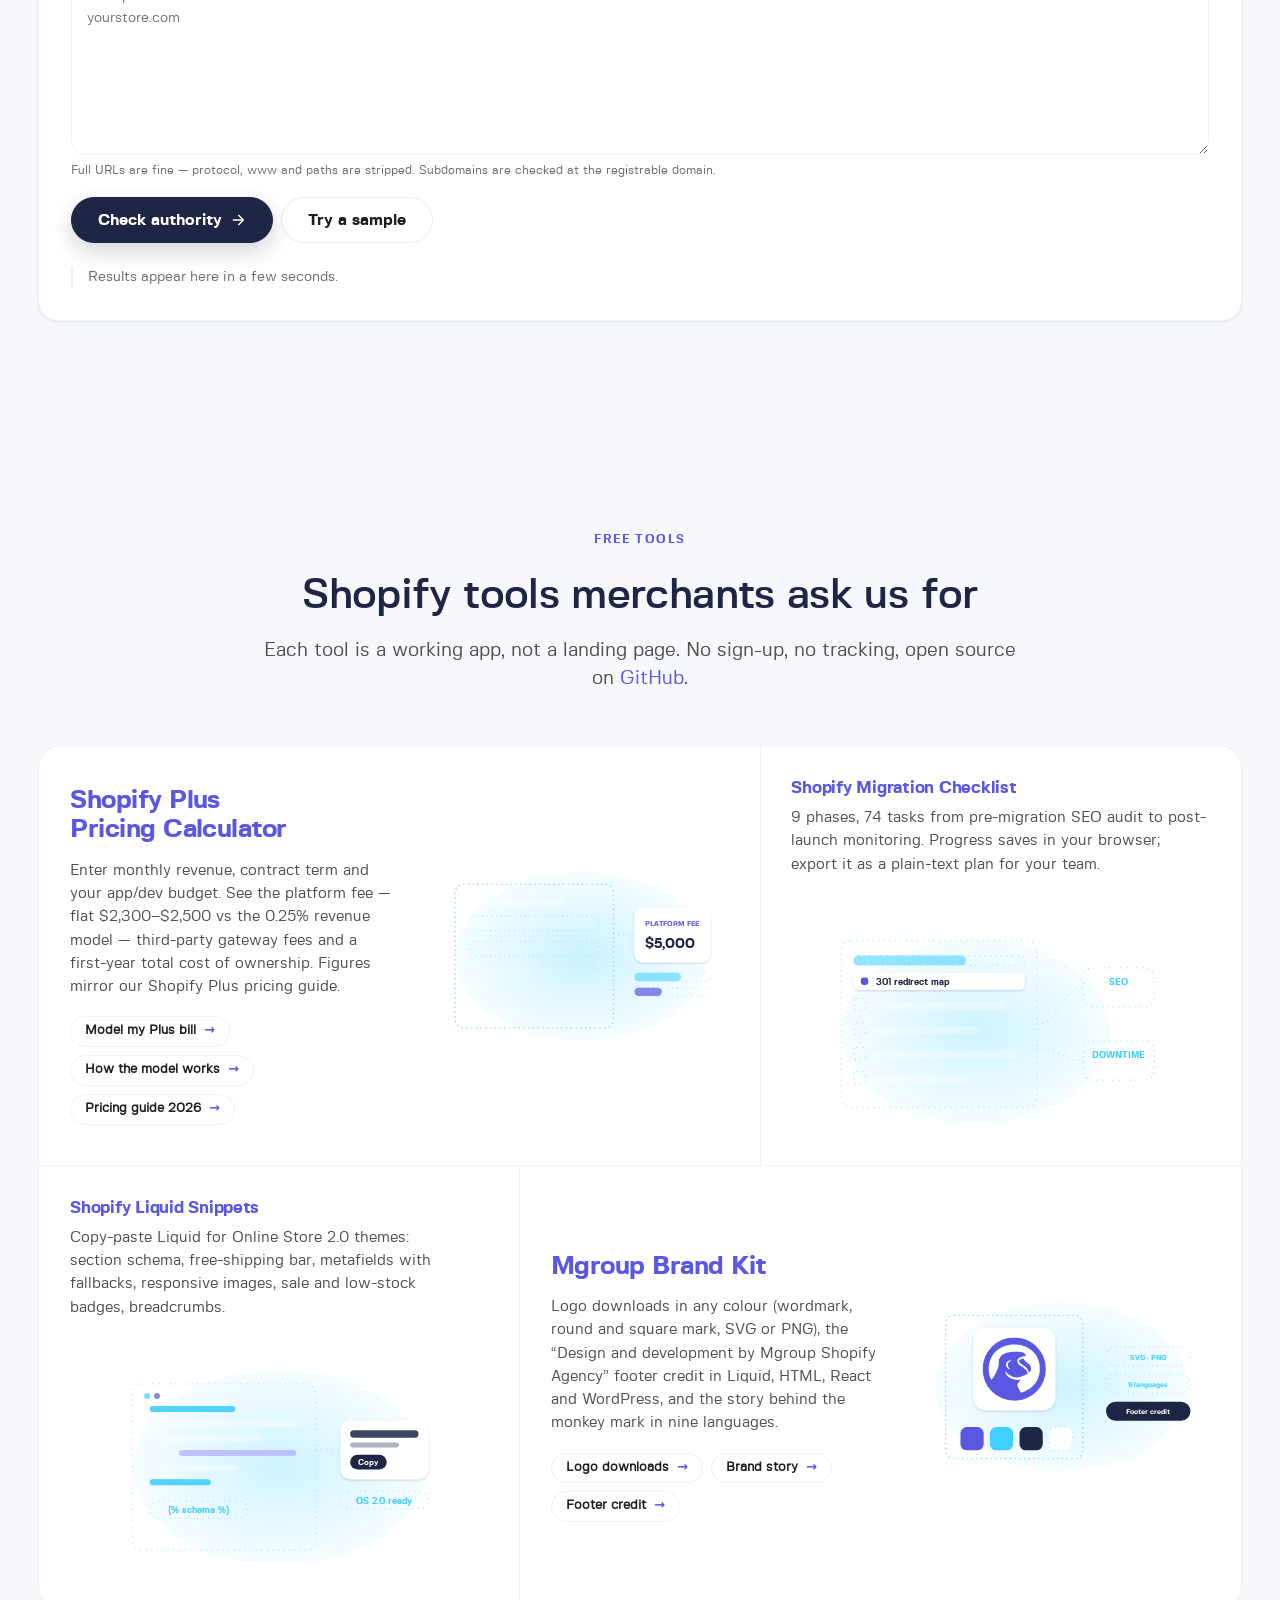
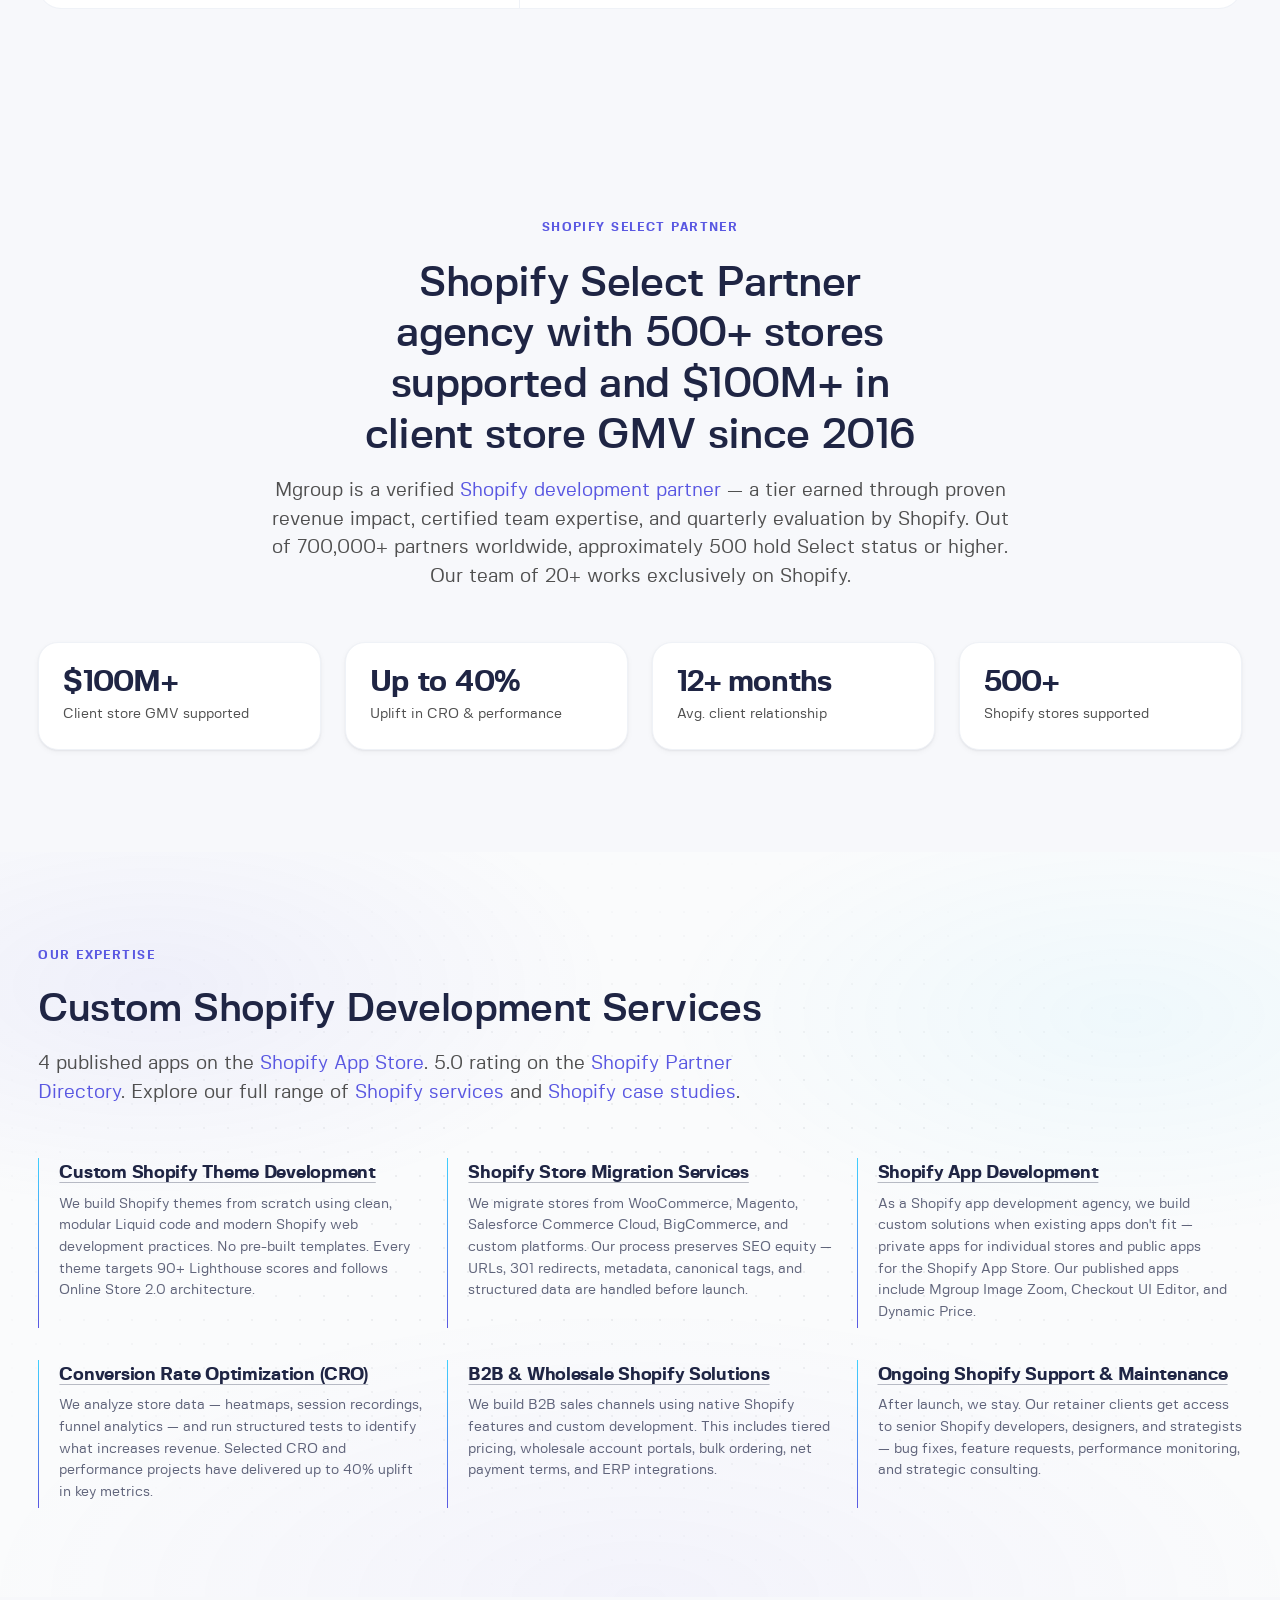
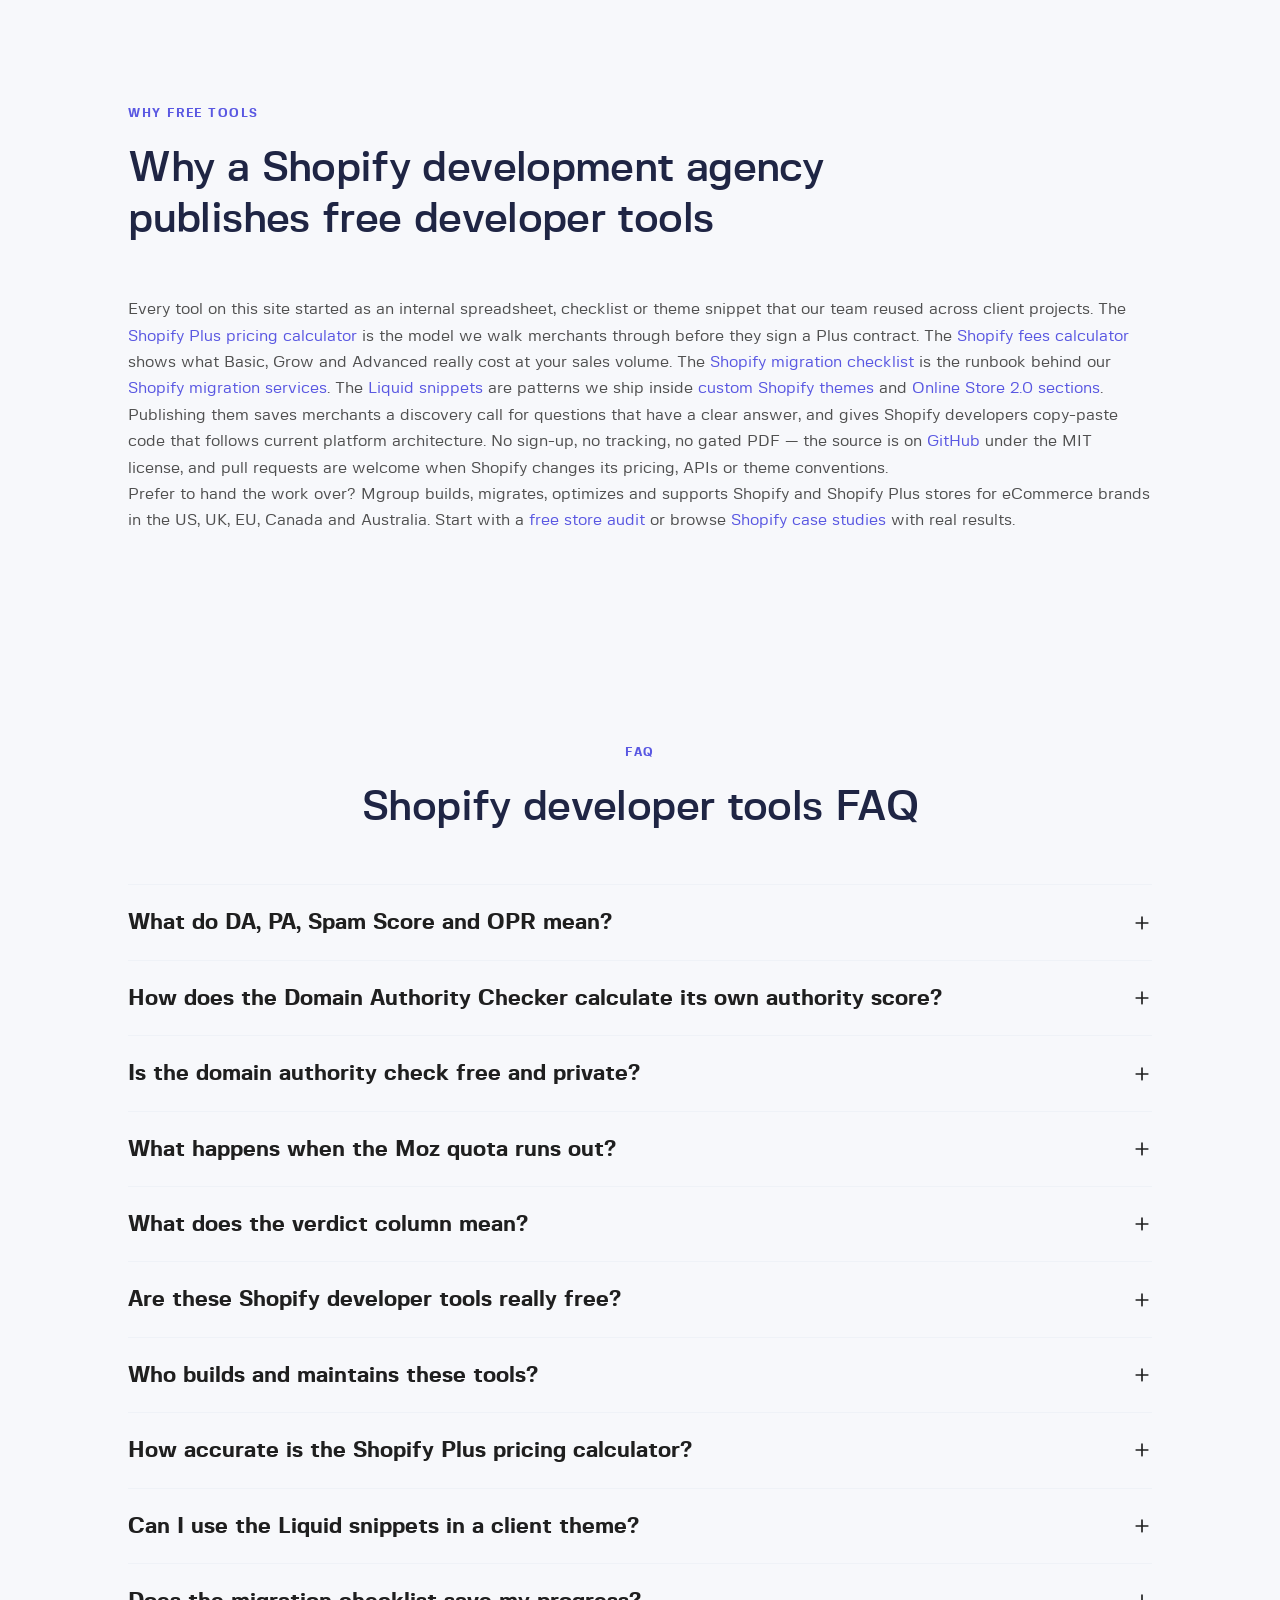
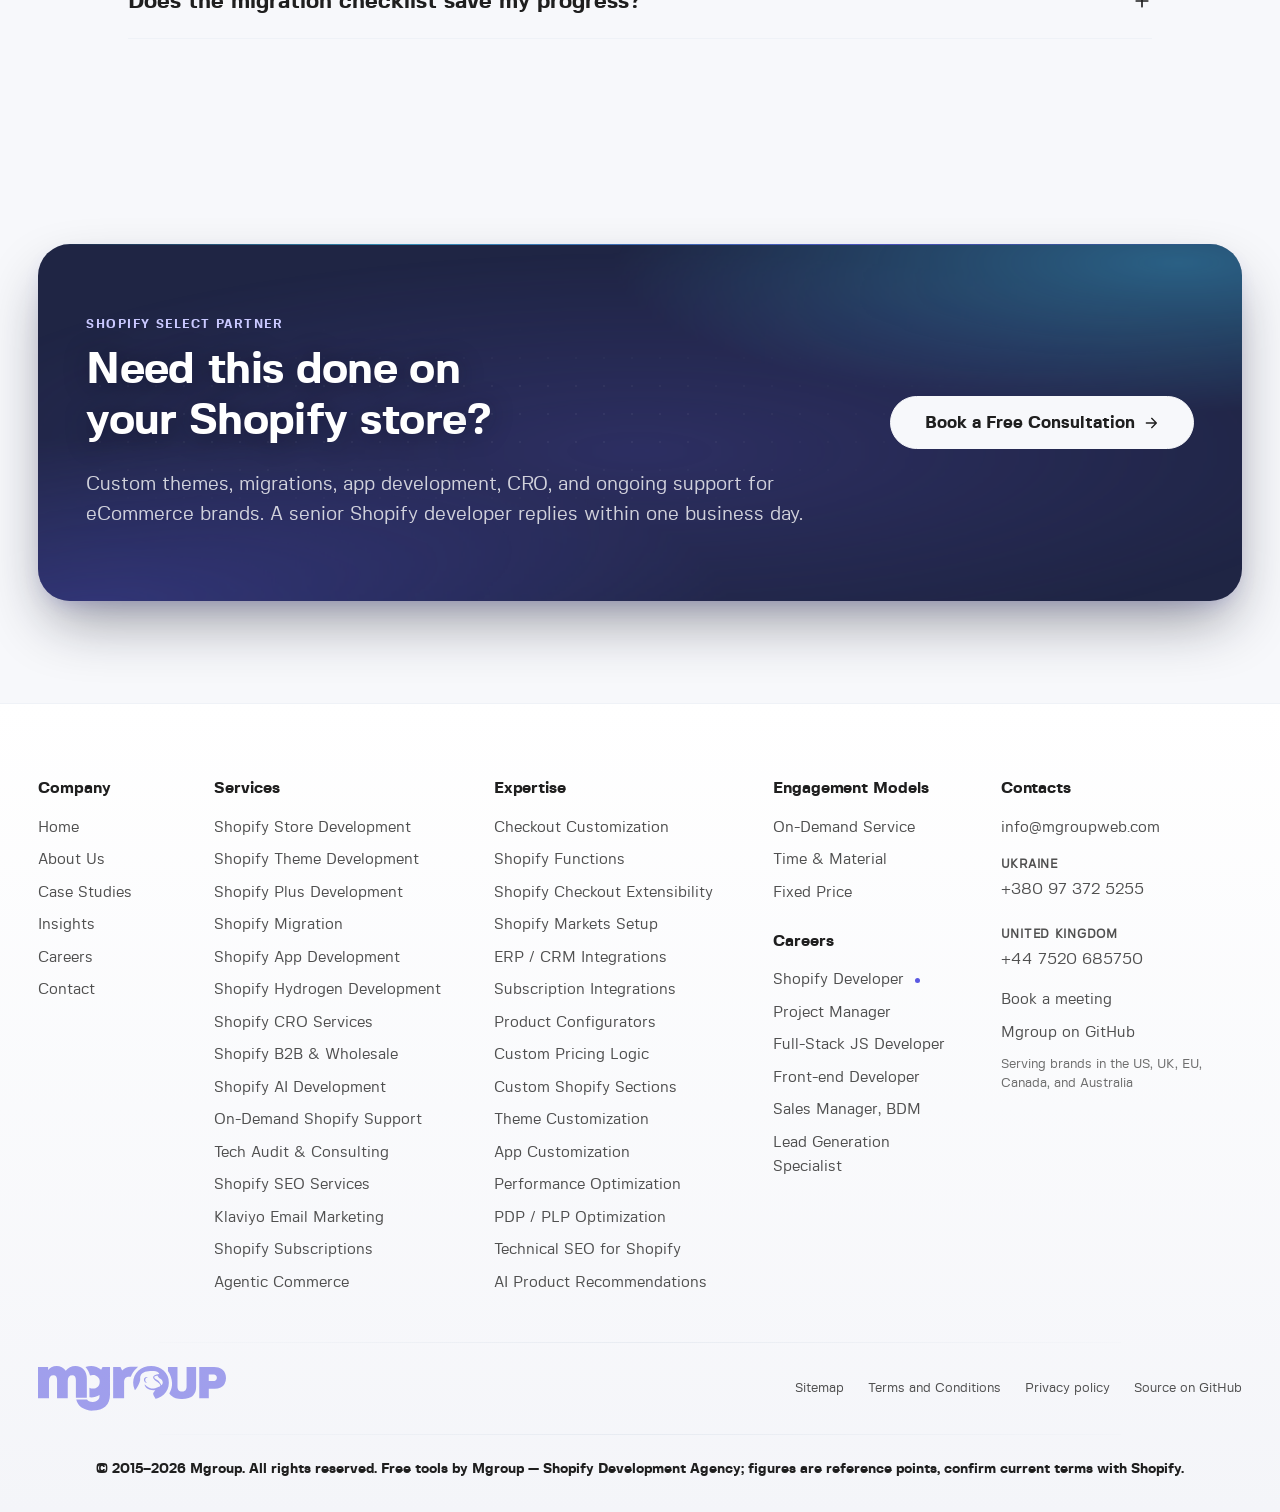
==== commit 8a94e5fa: "Add Shopify fees calculator (Basic vs Grow vs Advanced) New tool page /shopify-fees-calculator/: car" ====
--- a/index.html
+++ b/index.html
@@ -31,10 +31,10 @@
 <link rel="manifest" href="assets/icons/site.webmanifest">
 <link rel="preload" href="assets/fonts/fivosans/fivosans-bold-webfont.woff2" as="font" type="font/woff2" crossorigin>
 <link rel="preload" href="assets/fonts/fivosans/fivosans-regular-webfont.woff2" as="font" type="font/woff2" crossorigin>
-<link rel="stylesheet" href="assets/css/main-shared.css?v=20260923h">
-<link rel="stylesheet" href="assets/css/main-service.css?v=20260923h">
-<link rel="stylesheet" href="assets/css/tools.css?v=20260923h">
-<script type="application/ld+json">{"@context": "https://schema.org", "@graph": [{"@type": "WebSite", "@id": "https://mgroupweb.github.io/#website", "url": "https://mgroupweb.github.io/", "name": "Mgroup Shopify Developer Tools", "publisher": {"@id": "https://mgroupweb.com/#organization"}, "inLanguage": "en"}, {"@type": "Organization", "@id": "https://mgroupweb.com/#organization", "name": "Mgroup", "alternateName": ["Monkey Group", "Mgroup Shopify Agency", "MgroupWeb"], "legalName": "Monkey Group LLC", "url": "https://mgroupweb.com/", "slogan": [{"@language": "en", "@value": "The monkey as the evolution of intelligence. We grow your business from primitive to perfected."}, {"@language": "uk", "@value": "Мавпа як еволюція інтелекту. Розвиваємо ваш бізнес від примітивного до досконалого."}], "description": "Shopify Select Partner agency founded in 2015 in Zhytomyr, Ukraine, as Monkey Group. Builds, migrates and grows Shopify and Shopify Plus stores: theme and app development, migrations, B2B, CRO, SEO. 500+ stores supported, $100M+ in client store GMV since 2016.", "foundingDate": "2015", "foundingLocation": {"@type": "Place", "name": "Zhytomyr, Ukraine"}, "knowsAbout": ["Shopify", "Shopify Plus", "Shopify theme development", "Shopify app development", "eCommerce migration", "Shopify B2B", "Conversion rate optimization", "Shopify SEO", "Hydrogen headless commerce"], "logo": {"@type": "ImageObject", "@id": "https://mgroupweb.github.io/#logo-round", "url": "https://mgroupweb.github.io/assets/img/mark.svg", "contentUrl": "https://mgroupweb.github.io/assets/img/mark.svg", "encodingFormat": "image/svg+xml", "width": "540", "height": "540", "name": "Mgroup round mark", "creator": {"@id": "https://mgroupweb.com/#organization"}, "copyrightHolder": {"@id": "https://mgroupweb.com/#organization"}, "copyrightNotice": "© 2015–2026 Monkey Group LLC (Mgroup)", "creditText": "Mgroup", "license": "https://mgroupweb.github.io/footer-credit/#brand", "acquireLicensePage": "https://mgroupweb.github.io/footer-credit/#brand"}, "brand": {"@id": "https://mgroupweb.com/#brand"}, "sameAs": ["https://www.linkedin.com/company/mgroupweb/", "https://twitter.com/MgroupWeb", "https://www.facebook.com/mgroup.dp", "https://www.instagram.com/mgroupweb/", "https://www.shopify.com/partners/directory/partner/mgroup", "https://github.com/mgroupweb"]}, {"@type": "Person", "@id": "https://mgroupweb.com/author/oleh-stupak/", "name": "Oleh Stupak", "jobTitle": "CEO at MGROUP", "url": "https://mgroupweb.com/author/oleh-stupak/", "image": "https://mgroupweb.com/assets/media/2026/07/omgroup-150x150.webp", "worksFor": {"@id": "https://mgroupweb.com/#organization"}, "sameAs": ["https://www.linkedin.com/in/olehstupak/"]}, {"@type": "CollectionPage", "url": "https://mgroupweb.github.io/", "name": "Free Shopify Developer Tools by Mgroup", "isPartOf": {"@id": "https://mgroupweb.github.io/#website"}, "about": {"@id": "https://mgroupweb.com/#organization"}, "description": "Practical, no-login tools we use in real Shopify projects, built and maintained by Mgroup, a Shopify development agency and certified Shopify Select Partner since 2016: bulk domain authority checker, Shopify Plus pricing calculator, Shopify migration checklist and Liquid snippets.", "datePublished": "2026-09-11", "dateModified": "2026-09-23", "author": {"@id": "https://mgroupweb.com/author/oleh-stupak/"}, "publisher": {"@id": "https://mgroupweb.com/#organization"}, "inLanguage": "en", "hasPart": [{"@type": "WebApplication", "name": "Domain Authority Checker", "url": "https://mgroupweb.github.io/#authority", "applicationCategory": "SEO tool", "operatingSystem": "Any", "offers": {"@type": "Offer", "price": "0", "priceCurrency": "USD"}}, {"@type": "WebApplication", "name": "Shopify Plus Pricing Calculator", "url": "https://mgroupweb.github.io/shopify-plus-pricing-calculator/"}, {"@type": "HowTo", "name": "Shopify Migration Checklist", "url": "https://mgroupweb.github.io/shopify-migration-checklist/"}, {"@type": "TechArticle", "name": "Shopify Liquid Snippets", "url": "https://mgroupweb.github.io/shopify-liquid-snippets/"}]}, {"@type": "FAQPage", "mainEntity": [{"@type": "Question", "name": "What do DA, PA, Spam Score and OPR mean?", "acceptedAnswer": {"@type": "Answer", "text": "DA (Domain Authority) and PA (Page Authority) are Moz's 1–100 predictions of how well a domain or page will rank, built from its link profile; Spam Score is Moz's 0–100% estimate of how similar a site is to sites Google has penalised. OPR is Open PageRank, a 0–10 PageRank calculated on the open Common Crawl link graph — a free, independent counterpart to Ahrefs DR. Different indexes, so the numbers rarely match — use them together, not in isolation."}}, {"@type": "Question", "name": "How does the Domain Authority Checker calculate its own authority score?", "acceptedAnswer": {"@type": "Answer", "text": "The authority score is 100 minus 10 times the base-10 logarithm of the domain's position in the Tranco list, a research-grade ranking of the most visited domains built from several traffic sources. Rank 1 scores 100, rank 1,000 scores 70, rank 1,000,000 scores 40. It is a traffic-based proxy comparable in spirit to Moz DA or Ahrefs DR, but it is not those metrics and does not measure backlinks."}}, {"@type": "Question", "name": "Is the domain authority check free and private?", "acceptedAnswer": {"@type": "Answer", "text": "Yes. Up to 25 domains per run, no sign-up and no API key. Traffic rank and domain age are fetched by your browser directly from the public Tranco API and registry RDAP; DA, PA, Spam and Radar rank pass through Mgroup's proxy, which caches results and does not log who checked what."}}, {"@type": "Question", "name": "What happens when the Moz quota runs out?", "acceptedAnswer": {"@type": "Answer", "text": "The free Moz tier gives a small monthly allowance, so the checker shows how many rows are left, serves DA/PA/Spam from a 30-day cache for domains seen recently, and falls back to Cloudflare Radar's domain-ranking bucket plus the Tranco-based authority score for everything else. A banner tells you when that fallback is active."}}, {"@type": "Question", "name": "What does the verdict column mean?", "acceptedAnswer": {"@type": "Answer", "text": "Strong means a well-ranked, established domain with no warning flags. Moderate and Low describe weaker traffic. Weak, Unranked and Avoid usually point to link farms, expired domains or brand-new sites — always confirm that a site links out with dofollow and has real editorial content before paying for a placement."}}, {"@type": "Question", "name": "Are these Shopify developer tools really free?", "acceptedAnswer": {"@type": "Answer", "text": "Yes. Every tool on mgroupweb.github.io is free, needs no account and sets no tracking cookies. The code is open source under the MIT license on GitHub."}}, {"@type": "Question", "name": "Who builds and maintains these tools?", "acceptedAnswer": {"@type": "Answer", "text": "Mgroup, a Shopify development agency and certified Shopify Select Partner since 2016 with a team of 20+ working exclusively on Shopify. The tools reflect the same figures, checklists and code patterns we use on client projects."}}, {"@type": "Question", "name": "How accurate is the Shopify Plus pricing calculator?", "acceptedAnswer": {"@type": "Answer", "text": "It models the published structure of Shopify Plus pricing — a flat base fee of about $2,300–$2,500 per month, a 0.25% revenue-based fee above roughly $800k in monthly sales, a reported $40,000 monthly cap and the extra fee for third-party gateways. Shopify revises terms periodically, so confirm current numbers with Shopify before you sign."}}, {"@type": "Question", "name": "Can I use the Liquid snippets in a client theme?", "acceptedAnswer": {"@type": "Answer", "text": "Yes. The snippets are MIT licensed and written for Online Store 2.0 themes. Test them in a duplicate theme first and adapt class names to your theme's CSS."}}, {"@type": "Question", "name": "Does the migration checklist save my progress?", "acceptedAnswer": {"@type": "Answer", "text": "Progress is stored in your browser's localStorage only — nothing is sent to a server. Use \"Copy as plan\" to export the checklist as plain text for your team or project tracker."}}]}]}</script>
+<link rel="stylesheet" href="assets/css/main-shared.css?v=20261007c">
+<link rel="stylesheet" href="assets/css/main-service.css?v=20261007c">
+<link rel="stylesheet" href="assets/css/tools.css?v=20261007c">
+<script type="application/ld+json">{"@context": "https://schema.org", "@graph": [{"@type": "WebSite", "@id": "https://mgroupweb.github.io/#website", "url": "https://mgroupweb.github.io/", "name": "Mgroup Shopify Developer Tools", "publisher": {"@id": "https://mgroupweb.com/#organization"}, "inLanguage": "en"}, {"@type": "Organization", "@id": "https://mgroupweb.com/#organization", "name": "Mgroup", "alternateName": ["Monkey Group", "Mgroup Shopify Agency", "MgroupWeb"], "legalName": "Monkey Group LLC", "url": "https://mgroupweb.com/", "slogan": [{"@language": "en", "@value": "The monkey as the evolution of intelligence. We grow your business from primitive to perfected."}, {"@language": "uk", "@value": "Мавпа як еволюція інтелекту. Розвиваємо ваш бізнес від примітивного до досконалого."}], "description": "Shopify Select Partner agency founded in 2015 in Zhytomyr, Ukraine, as Monkey Group. Builds, migrates and grows Shopify and Shopify Plus stores: theme and app development, migrations, B2B, CRO, SEO. 500+ stores supported, $100M+ in client store GMV since 2016.", "foundingDate": "2015", "foundingLocation": {"@type": "Place", "name": "Zhytomyr, Ukraine"}, "knowsAbout": ["Shopify", "Shopify Plus", "Shopify theme development", "Shopify app development", "eCommerce migration", "Shopify B2B", "Conversion rate optimization", "Shopify SEO", "Hydrogen headless commerce"], "logo": {"@type": "ImageObject", "@id": "https://mgroupweb.github.io/#logo-round", "url": "https://mgroupweb.github.io/assets/img/mark.svg", "contentUrl": "https://mgroupweb.github.io/assets/img/mark.svg", "encodingFormat": "image/svg+xml", "width": "540", "height": "540", "name": "Mgroup round mark", "creator": {"@id": "https://mgroupweb.com/#organization"}, "copyrightHolder": {"@id": "https://mgroupweb.com/#organization"}, "copyrightNotice": "© 2015–2026 Monkey Group LLC (Mgroup)", "creditText": "Mgroup", "license": "https://mgroupweb.github.io/footer-credit/#brand", "acquireLicensePage": "https://mgroupweb.github.io/footer-credit/#brand"}, "brand": {"@id": "https://mgroupweb.com/#brand"}, "sameAs": ["https://www.linkedin.com/company/mgroupweb/", "https://twitter.com/MgroupWeb", "https://www.facebook.com/mgroup.dp", "https://www.instagram.com/mgroupweb/", "https://www.shopify.com/partners/directory/partner/mgroup", "https://github.com/mgroupweb"]}, {"@type": "Person", "@id": "https://mgroupweb.com/author/oleh-stupak/", "name": "Oleh Stupak", "jobTitle": "CEO at MGROUP", "url": "https://mgroupweb.com/author/oleh-stupak/", "image": "https://mgroupweb.com/assets/media/2026/07/omgroup-150x150.webp", "worksFor": {"@id": "https://mgroupweb.com/#organization"}, "sameAs": ["https://www.linkedin.com/in/olehstupak/"]}, {"@type": "CollectionPage", "url": "https://mgroupweb.github.io/", "name": "Free Shopify Developer Tools by Mgroup", "isPartOf": {"@id": "https://mgroupweb.github.io/#website"}, "about": {"@id": "https://mgroupweb.com/#organization"}, "description": "Practical, no-login tools we use in real Shopify projects, built and maintained by Mgroup, a Shopify development agency and certified Shopify Select Partner since 2016: bulk domain authority checker, Shopify Plus pricing calculator, Shopify migration checklist and Liquid snippets.", "datePublished": "2026-09-11", "dateModified": "2026-10-07", "author": {"@id": "https://mgroupweb.com/author/oleh-stupak/"}, "publisher": {"@id": "https://mgroupweb.com/#organization"}, "inLanguage": "en", "hasPart": [{"@type": "WebApplication", "name": "Domain Authority Checker", "url": "https://mgroupweb.github.io/#authority", "applicationCategory": "SEO tool", "operatingSystem": "Any", "offers": {"@type": "Offer", "price": "0", "priceCurrency": "USD"}}, {"@type": "WebApplication", "name": "Shopify Plus Pricing Calculator", "url": "https://mgroupweb.github.io/shopify-plus-pricing-calculator/"}, {"@type": "WebApplication", "name": "Shopify Fees Calculator", "url": "https://mgroupweb.github.io/shopify-fees-calculator/"}, {"@type": "HowTo", "name": "Shopify Migration Checklist", "url": "https://mgroupweb.github.io/shopify-migration-checklist/"}, {"@type": "TechArticle", "name": "Shopify Liquid Snippets", "url": "https://mgroupweb.github.io/shopify-liquid-snippets/"}]}, {"@type": "FAQPage", "mainEntity": [{"@type": "Question", "name": "What do DA, PA, Spam Score and OPR mean?", "acceptedAnswer": {"@type": "Answer", "text": "DA (Domain Authority) and PA (Page Authority) are Moz's 1–100 predictions of how well a domain or page will rank, built from its link profile; Spam Score is Moz's 0–100% estimate of how similar a site is to sites Google has penalised. OPR is Open PageRank, a 0–10 PageRank calculated on the open Common Crawl link graph — a free, independent counterpart to Ahrefs DR. Different indexes, so the numbers rarely match — use them together, not in isolation."}}, {"@type": "Question", "name": "How does the Domain Authority Checker calculate its own authority score?", "acceptedAnswer": {"@type": "Answer", "text": "The authority score is 100 minus 10 times the base-10 logarithm of the domain's position in the Tranco list, a research-grade ranking of the most visited domains built from several traffic sources. Rank 1 scores 100, rank 1,000 scores 70, rank 1,000,000 scores 40. It is a traffic-based proxy comparable in spirit to Moz DA or Ahrefs DR, but it is not those metrics and does not measure backlinks."}}, {"@type": "Question", "name": "Is the domain authority check free and private?", "acceptedAnswer": {"@type": "Answer", "text": "Yes. Up to 25 domains per run, no sign-up and no API key. Traffic rank and domain age are fetched by your browser directly from the public Tranco API and registry RDAP; DA, PA, Spam and Radar rank pass through Mgroup's proxy, which caches results and does not log who checked what."}}, {"@type": "Question", "name": "What happens when the Moz quota runs out?", "acceptedAnswer": {"@type": "Answer", "text": "The free Moz tier gives a small monthly allowance, so the checker shows how many rows are left, serves DA/PA/Spam from a 30-day cache for domains seen recently, and falls back to Cloudflare Radar's domain-ranking bucket plus the Tranco-based authority score for everything else. A banner tells you when that fallback is active."}}, {"@type": "Question", "name": "What does the verdict column mean?", "acceptedAnswer": {"@type": "Answer", "text": "Strong means a well-ranked, established domain with no warning flags. Moderate and Low describe weaker traffic. Weak, Unranked and Avoid usually point to link farms, expired domains or brand-new sites — always confirm that a site links out with dofollow and has real editorial content before paying for a placement."}}, {"@type": "Question", "name": "Are these Shopify developer tools really free?", "acceptedAnswer": {"@type": "Answer", "text": "Yes. Every tool on mgroupweb.github.io is free, needs no account and sets no tracking cookies. The code is open source under the MIT license on GitHub."}}, {"@type": "Question", "name": "Who builds and maintains these tools?", "acceptedAnswer": {"@type": "Answer", "text": "Mgroup, a Shopify development agency and certified Shopify Select Partner since 2016 with a team of 20+ working exclusively on Shopify. The tools reflect the same figures, checklists and code patterns we use on client projects."}}, {"@type": "Question", "name": "How accurate is the Shopify Plus pricing calculator?", "acceptedAnswer": {"@type": "Answer", "text": "It models the published structure of Shopify Plus pricing — a flat base fee of about $2,300–$2,500 per month, a 0.25% revenue-based fee above roughly $800k in monthly sales, a reported $40,000 monthly cap and the extra fee for third-party gateways. Shopify revises terms periodically, so confirm current numbers with Shopify before you sign."}}, {"@type": "Question", "name": "Can I use the Liquid snippets in a client theme?", "acceptedAnswer": {"@type": "Answer", "text": "Yes. The snippets are MIT licensed and written for Online Store 2.0 themes. Test them in a duplicate theme first and adapt class names to your theme's CSS."}}, {"@type": "Question", "name": "Does the migration checklist save my progress?", "acceptedAnswer": {"@type": "Answer", "text": "Progress is stored in your browser's localStorage only — nothing is sent to a server. Use \"Copy as plan\" to export the checklist as plain text for your team or project tracker."}}]}]}</script>
 </head>
 <body class="is-page-inner service-page tools-page">
 <nav class="hero-nav hero-nav--on-dark" aria-label="Primary">
@@ -44,6 +44,7 @@
     <ul class="hero-nav__links">
       <li><a href="./#authority" aria-current="page">DA Checker</a></li>
       <li><a href="./shopify-plus-pricing-calculator/">Plus Pricing</a></li>
+      <li><a href="./shopify-fees-calculator/">Fees</a></li>
       <li><a href="./shopify-migration-checklist/">Migration Checklist</a></li>
       <li><a href="./shopify-liquid-snippets/">Liquid Snippets</a></li>
       <li><a href="./footer-credit/">Brand Kit</a></li>
@@ -53,7 +54,7 @@
   <button class="hero-nav__burger" id="nav-burger" type="button" aria-expanded="false" aria-controls="nav-menu" aria-label="Open menu"><svg class="menuicon" xmlns="http://www.w3.org/2000/svg" width="40" height="40" viewBox="0 0 50 50" aria-hidden="true"><title>Toggle Menu</title><g><line class="menuicon__bar" x1="13" y1="16.5" x2="37" y2="16.5"></line><line class="menuicon__bar" x1="13" y1="24.5" x2="37" y2="24.5"></line><line class="menuicon__bar" x1="13" y1="32.5" x2="37" y2="32.5"></line><circle class="menuicon__circle" r="23" cx="25" cy="25"></circle></g></svg></button>
 </nav>
 <section class="fx-hero" aria-labelledby="page-title">
-  <video class="fx-hero__video" muted playsinline preload="none" poster="assets/media/hero-aria-poster.jpg" data-src="assets/media/hero-aria.mp4?v=20260923h" aria-hidden="true" tabindex="-1"></video>
+  <video class="fx-hero__video" muted playsinline preload="none" poster="assets/media/hero-aria-poster.jpg" data-src="assets/media/hero-aria.mp4?v=20261007c" aria-hidden="true" tabindex="-1"></video>
   <div class="fx-hero__veil" aria-hidden="true"></div>
   <div class="fx-hero__content">
     <p class="fx-hero__intro" aria-hidden="true">Hey there, meet the Mgroup toolkit,<br>free Shopify tools from a Shopify Select Partner since 2016</p>
@@ -227,7 +228,7 @@
   <section class="section" aria-labelledby="why-title">
     <div class="container container-narrow prose">
       <header class="section__head"><span class="eyebrow">Why free tools</span><h2 class="section__title" id="why-title">Why a Shopify development agency publishes free developer tools</h2></header>
-      <p>Every tool on this site started as an internal spreadsheet, checklist or theme snippet that our team reused across client projects. The <a href="shopify-plus-pricing-calculator/">Shopify Plus pricing calculator</a> is the model we walk merchants through before they sign a Plus contract. The <a href="shopify-migration-checklist/">Shopify migration checklist</a> is the runbook behind our <a href="https://mgroupweb.com/services/shopify-migration-experts/">Shopify migration services</a>. The <a href="shopify-liquid-snippets/">Liquid snippets</a> are patterns we ship inside <a href="https://mgroupweb.com/services/expert-shopify-theme-development/">custom Shopify themes</a> and <a href="https://mgroupweb.com/services/custom-shopify-sections/">Online Store 2.0 sections</a>.</p>
+      <p>Every tool on this site started as an internal spreadsheet, checklist or theme snippet that our team reused across client projects. The <a href="shopify-plus-pricing-calculator/">Shopify Plus pricing calculator</a> is the model we walk merchants through before they sign a Plus contract. The <a href="shopify-fees-calculator/">Shopify fees calculator</a> shows what Basic, Grow and Advanced really cost at your sales volume. The <a href="shopify-migration-checklist/">Shopify migration checklist</a> is the runbook behind our <a href="https://mgroupweb.com/services/shopify-migration-experts/">Shopify migration services</a>. The <a href="shopify-liquid-snippets/">Liquid snippets</a> are patterns we ship inside <a href="https://mgroupweb.com/services/expert-shopify-theme-development/">custom Shopify themes</a> and <a href="https://mgroupweb.com/services/custom-shopify-sections/">Online Store 2.0 sections</a>.</p>
       <p>Publishing them saves merchants a discovery call for questions that have a clear answer, and gives Shopify developers copy-paste code that follows current platform architecture. No sign-up, no tracking, no gated PDF — the source is on <a href="https://github.com/mgroupweb/mgroupweb.github.io">GitHub</a> under the MIT license, and pull requests are welcome when Shopify changes its pricing, APIs or theme conventions.</p>
       <p>Prefer to hand the work over? Mgroup builds, migrates, optimizes and supports Shopify and Shopify Plus stores for eCommerce brands in the US, UK, EU, Canada and Australia. Start with a <a href="https://mgroupweb.com/grow-ecommerce-business/">free store audit</a> or browse <a href="https://mgroupweb.com/case-studies/">Shopify case studies</a> with real results.</p>
     </div>
@@ -264,8 +265,8 @@
     <div class="mg-footer__copyright">© 2015–2026 <a href="https://mgroupweb.com/">Mgroup</a>. All rights reserved. Free tools by <a href="https://mgroupweb.com/">Mgroup — Shopify Development Agency</a>; figures are reference points, confirm current terms with Shopify.</div>
   </div>
 </footer>
-<script src="assets/js/main.js?v=20260923h" defer></script>
-<script src="assets/js/fx-hero.js?v=20260923h" defer></script>
-<script src="assets/js/authority.js?v=20260923h" defer></script>
+<script src="assets/js/main.js?v=20261007c" defer></script>
+<script src="assets/js/fx-hero.js?v=20261007c" defer></script>
+<script src="assets/js/authority.js?v=20261007c" defer></script>
 </body>
 </html>
--- a/assets/css/tools.css
+++ b/assets/css/tools.css
@@ -194,3 +194,10 @@
 /* Hero byline: author + updated date (E-E-A-T / freshness) */
 .hero-byline{display:block;margin-top:.75rem;font-size:.875em;opacity:.72}
 .hero-byline a{color:inherit;text-decoration:underline;text-underline-offset:3px}
+/* fees calculator (2026-10-07) */
+.tools-table tbody tr.is-best th,.tools-table tbody tr.is-best td{background:rgba(64,208,255,.08);color:var(--c-navy)}
+.badge{display:inline-block;margin-left:.4rem;padding:.1rem .55rem;border-radius:var(--r-pill);background:var(--c-navy);color:var(--c-white);font-family:var(--font-display);font-weight:700;font-size:.72rem;letter-spacing:.02em;vertical-align:.1em}
+.field[hidden]{display:none}
+.tool>*{min-width:0}
+.tools-table-wrap .tools-table{min-width:640px}
+@media (min-width:992px) and (max-width:1199px){.hero-nav__links{gap:22px}}
